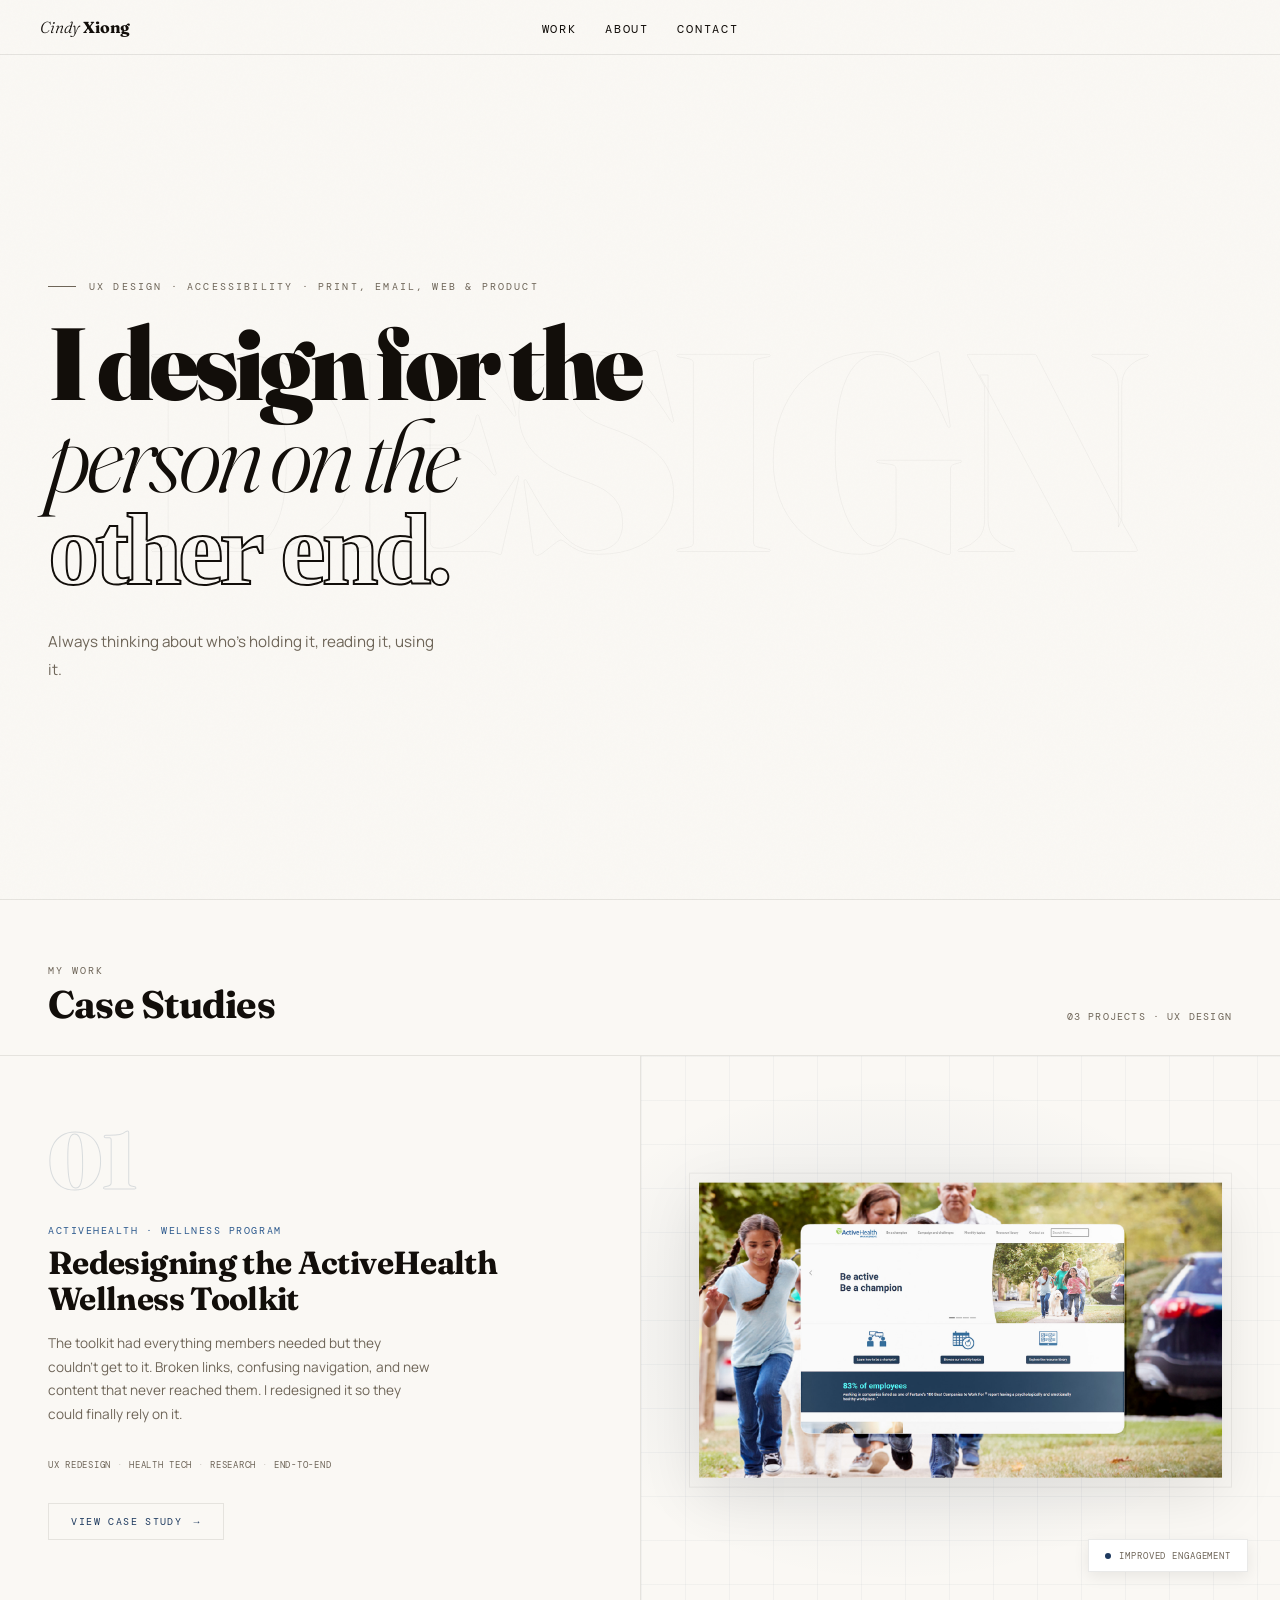
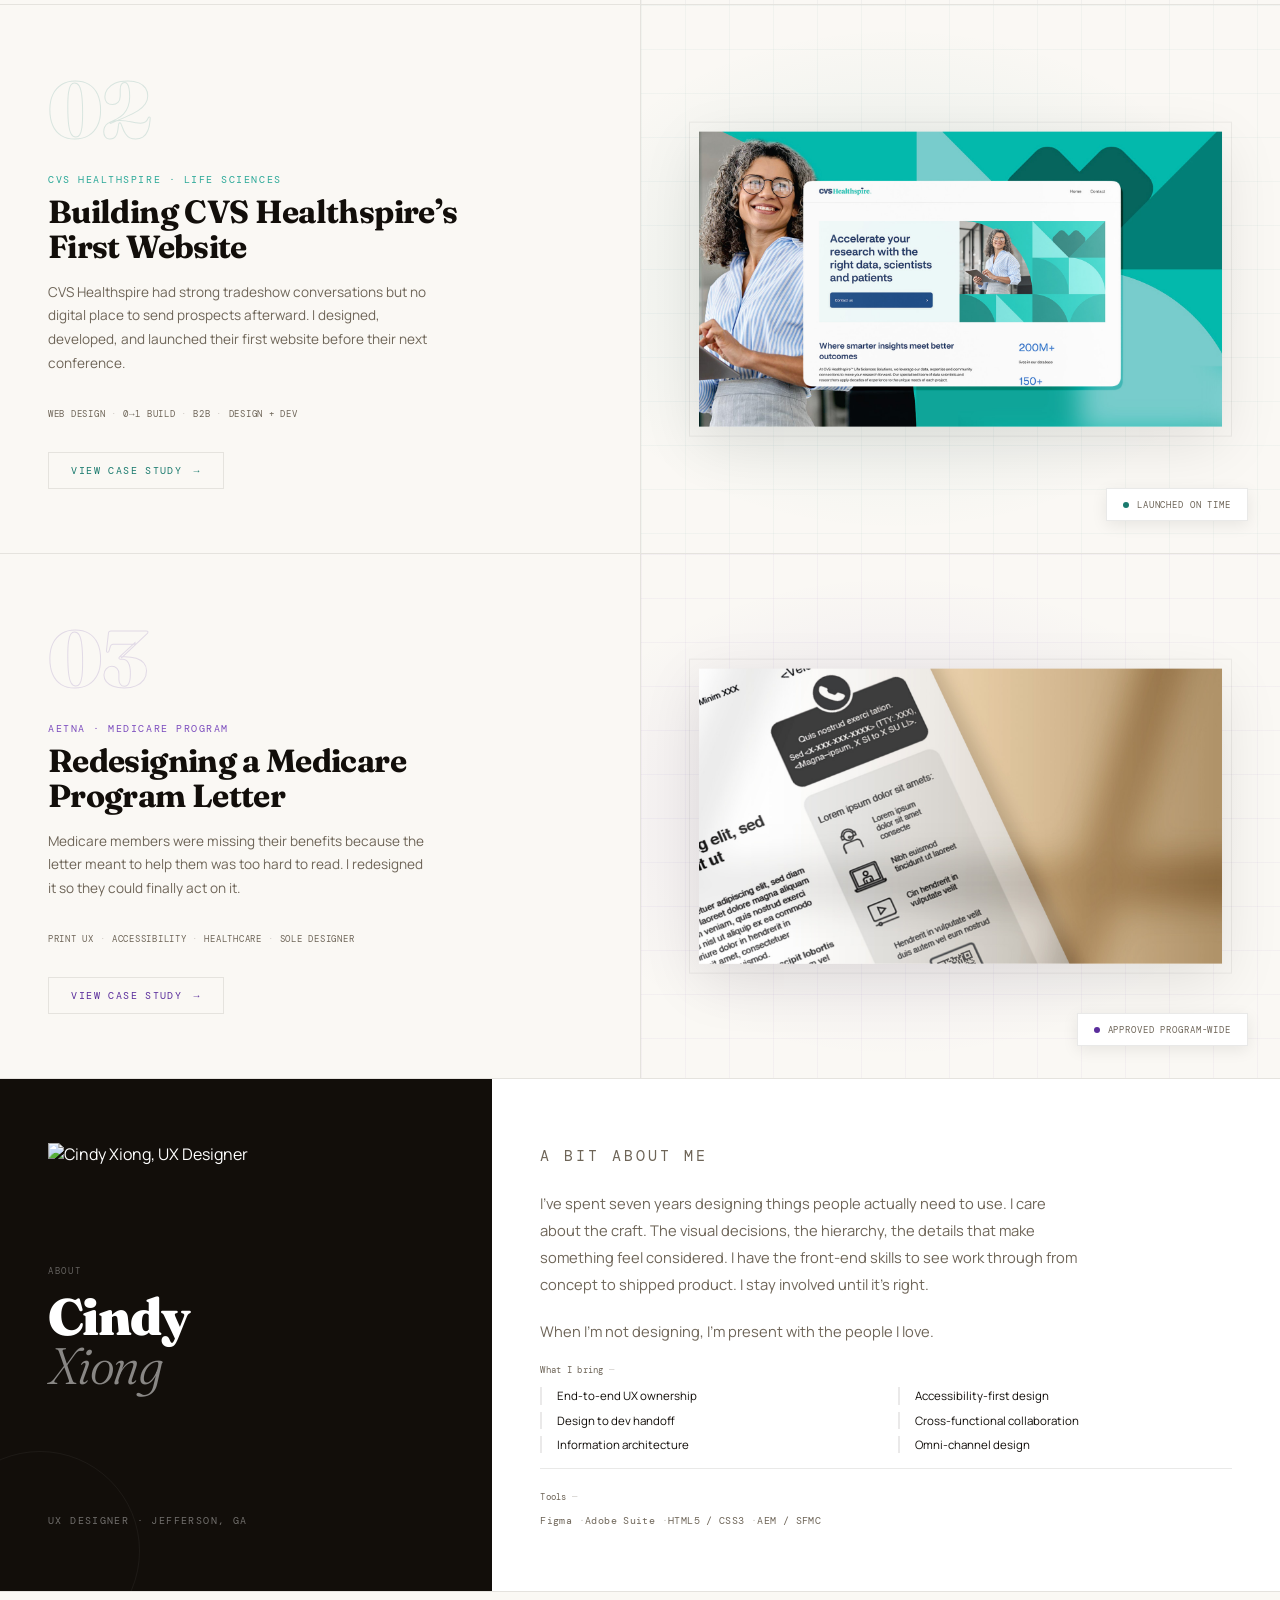
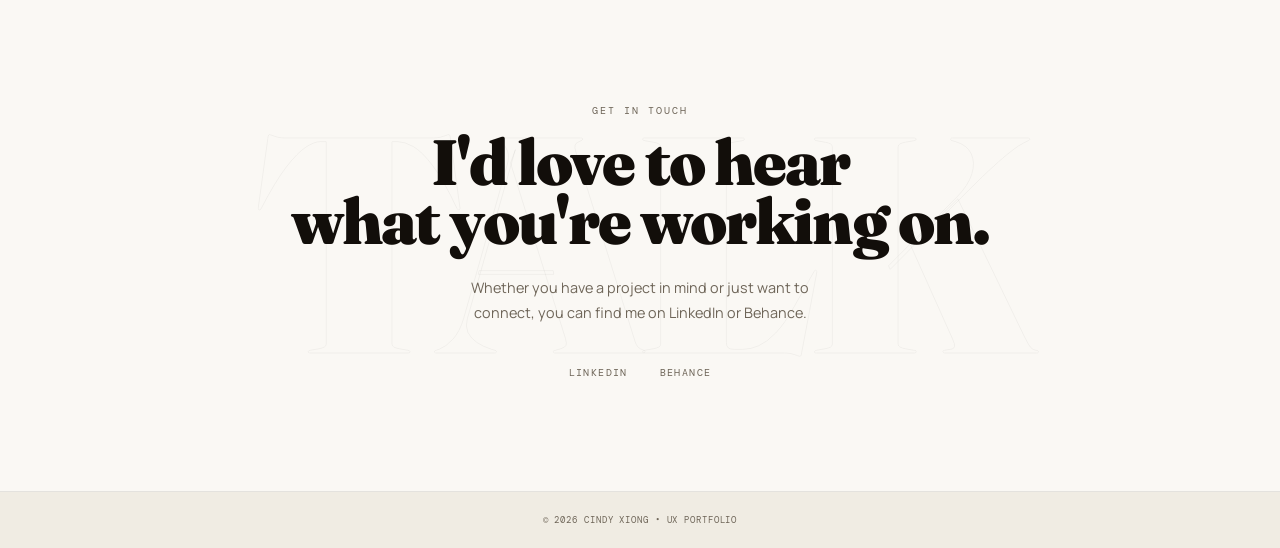
==== index.html @ ca77f60f "update aetna final design letter in the final solution." ====
<!DOCTYPE html>
<html lang="en">
<head>
<meta charset="UTF-8">
<meta name="viewport" content="width=device-width, initial-scale=1.0">
<title>Cindy Xiong — UX Designer</title>
<meta name="description" content="Cindy Xiong is a UX Designer with 7+ years of experience across print, email, web, and digital product. View case studies in healthcare UX, web design, and accessibility.">
<meta property="og:title" content="Cindy Xiong — UX Designer">
<meta property="og:description" content="Cindy Xiong is a UX Designer with 7+ years of experience across print, email, web, and digital product. View case studies in healthcare UX, web design, and accessibility.">
<meta property="og:type" content="website">
<meta property="og:url" content="https://cindyxiong.netlify.app/">
<meta property="og:image" content="https://cindyxiong.netlify.app/images/og-image.png">
<meta property="og:image:width" content="1200">
<meta property="og:image:height" content="630">
<meta property="og:image:alt" content="Cindy Xiong — UX Designer. Designing for the person on the other end.">
<meta name="twitter:card" content="summary_large_image">
<meta name="twitter:title" content="Cindy Xiong — UX Designer">
<meta name="twitter:description" content="Cindy Xiong is a UX Designer with 7+ years of experience across print, email, web, and digital product. View case studies in healthcare UX, web design, and accessibility.">
<meta name="twitter:image" content="https://cindyxiong.netlify.app/images/og-image.png">
<link rel="canonical" href="https://cindyxiong.netlify.app/">
<link rel="icon" type="image/svg+xml" href="[data-uri]">
<link rel="preconnect" href="https://fonts.googleapis.com">
<link href="https://fonts.googleapis.com/css2?family=Fraunces:ital,opsz,wght@0,9..144,300;0,9..144,700;0,9..144,900;1,9..144,300;1,9..144,700&family=Manrope:wght@400;500;600;700&family=DM+Mono:wght@300;400&display=swap" rel="stylesheet">
<link rel="stylesheet" href="style.css">

<!-- Google tag (GA4) -->
<script async src="https://www.googletagmanager.com/gtag/js?id=G-2EP6X4THGN"></script>
<script>
  window.dataLayer = window.dataLayer || [];
  function gtag(){dataLayer.push(arguments);}
  gtag('js', new Date());
  gtag('config', 'G-2EP6X4THGN');
</script>

<!-- Microsoft Clarity -->
<script>
  (function(c,l,a,r,i,t,y){
    c[a]=c[a]||function(){(c[a].q=c[a].q||[]).push(arguments)};
    t=l.createElement(r);t.async=1;t.src="https://www.clarity.ms/tag/"+i;
    y=l.getElementsByTagName(r)[0];y.parentNode.insertBefore(t,y);
  })(window,document,"clarity","script","w338z4lwt7");
</script>
</head>
<body>

<!-- GLOBAL: cursor, grain, orbs, wipe, bar, dots, nav are all outside .page divs -->
<a class="skip-link" href="#main-content">Skip to main content</a>

<div id="read-progress" aria-hidden="true"></div>
<button id="back-top" type="button" aria-label="Back to top" title="Back to top">
  <svg width="16" height="16" viewBox="0 0 16 16" fill="none" xmlns="http://www.w3.org/2000/svg">
    <path d="M8 12V4M4 8l4-4 4 4" stroke="currentColor" stroke-width="1.5" stroke-linecap="round" stroke-linejoin="round"/>
  </svg>
</button>

<div id="wipe"></div>
<div id="bar"></div>
<div class="orbs"><div class="orb" style="width:600px;height:600px;background:rgba(124,77,190,.07);top:-160px;left:-200px;animation:orb-float 20s ease-in-out infinite;"></div><div class="orb" style="width:500px;height:500px;background:rgba(43,168,152,.06);bottom:-120px;right:-160px;animation:orb-float 24s ease-in-out infinite -8s;"></div><div class="orb" style="width:400px;height:400px;background:rgba(30,58,95,.05);top:40%;left:50%;animation:orb-float 28s ease-in-out infinite -14s;"></div></div>

<header><nav id="nav" aria-label="Main navigation">
  <a class="nav-logo" href="#" data-page="home" aria-label="Go to homepage"><em>Cindy</em> Xiong</a>
  <ul class="nav-links">
    <li><a href="#" data-page="home" data-scroll="work" aria-label="Jump to work section">Work</a></li>
    <li><a href="#" data-page="home" data-scroll="about" aria-label="Jump to about section">About</a></li>
    <li><a href="#" data-page="home" data-scroll="contact" aria-label="Jump to contact section">Contact</a></li>
  </ul>
  <div class="nav-r">
    <div id="nav-label">
      <span id="nav-label-txt"></span>
    </div>
  </div>
</nav></header>

<div id="page-announce" aria-live="polite" aria-atomic="true" class="sr-only"></div>

<!-- ═══ HOME ═══ -->
<div class="page active" id="page-home"><main id="main-content">
<!-- HERO -->
<section class="hero">
  <div class="hero-bg-text">DESIGN</div>
  <div class="hero-inner">
    <p class="hero-tag">UX Design · Accessibility · Print, Email, Web &amp; Product</p>
    <h1 class="hero-h">
      <div>I design for the</div>
      <div class="line2">person on the</div>
      <div class="line3 script">other end.</div>
    </h1>
    <div class="hero-bottom">
      <p class="hero-desc">Always thinking about who’s holding it, reading it, using it.</p>
    </div>
  </div>
</section>

<!-- WORK -->
<div class="work-header" id="work">
  <div class="wh-left">
    <p class="wh-eyebrow">My Work</p>
    <h2 class="wh-title">Case Studies</h2>
  </div>
  <div class="wh-count">03 Projects · UX Design</div>
</div>

<!-- CASE STUDY 01 — WELLNESS -->
<a class="cs-card navy" href="#" data-page="wellness" aria-label="View ActiveHealth Wellness Toolkit case study">
  <div class="cs-content">
    <div class="cs-num">01</div>
    <div>
      <p class="cs-client">ActiveHealth · Wellness Program</p>
      <h3 class="cs-title">Redesigning the ActiveHealth Wellness Toolkit</h3>
      <p class="cs-blurb">The toolkit had everything members needed but they couldn’t get to it. Broken links, confusing navigation, and new content that never reached them. I redesigned it so they could finally rely on it.</p>
      <div class="cs-tags">
        <span class="cs-tag">UX Redesign</span>
        <span class="cs-tag">Health Tech</span>
        <span class="cs-tag">Research</span>
        <span class="cs-tag">End-to-End</span>
      </div>
    </div>
    <div class="cs-cta">View Case Study <span class="cta-arrow">→</span></div>
  </div>
  <div class="cs-visual">
    <div class="cs-visual-bg"></div>
    <div class="cs-visual-grid"></div>
    <div class="cs-img-wrap">
      <img class="cs-img" src="images/wellness-hero.jpg" alt="Wellness Toolkit website">
    </div>
    <div class="cs-badge"><div class="cs-badge-dot"></div><span class="cs-badge-text">Improved Engagement</span></div>
  </div>
</a>

<!-- CASE STUDY 02 — CVS -->
<a class="cs-card teal" href="#" data-page="cvs" aria-label="View CVS Healthspire case study">
  <div class="cs-content">
    <div class="cs-num">02</div>
    <div>
      <p class="cs-client">CVS Healthspire · Life Sciences</p>
      <h3 class="cs-title">Building CVS Healthspire’s First&nbsp;Website</h3>
      <p class="cs-blurb">CVS Healthspire had strong tradeshow conversations but no digital place to send prospects afterward. I designed, developed, and launched their first website before their next conference.</p>
      <div class="cs-tags">
        <span class="cs-tag">Web Design</span>
        <span class="cs-tag">0→1 Build</span>
        <span class="cs-tag">B2B</span>
        <span class="cs-tag">Design + Dev</span>
      </div>
    </div>
    <div class="cs-cta">View Case Study <span class="cta-arrow">→</span></div>
  </div>
  <div class="cs-visual">
    <div class="cs-visual-bg"></div>
    <div class="cs-visual-grid"></div>
    <div class="cs-img-wrap">
      <img class="cs-img" src="images/cvs-hero.jpg" alt="CVS Healthspire website">
    </div>
    <div class="cs-badge"><div class="cs-badge-dot"></div><span class="cs-badge-text">Launched On Time</span></div>
  </div>
</a>

<!-- CASE STUDY 03 — AETNA -->
<a class="cs-card purple" href="#" data-page="aetna" aria-label="View Aetna Medicare letter case study">
  <div class="cs-content">
    <div class="cs-num">03</div>
    <div>
      <p class="cs-client">Aetna · Medicare Program</p>
      <h3 class="cs-title">Redesigning a Medicare Program&nbsp;Letter</h3>
      <p class="cs-blurb">Medicare members were missing their benefits because the letter meant to help them was too hard to read. I redesigned it so they could finally act on it.</p>
      <div class="cs-tags">
        <span class="cs-tag">Print UX</span>
        <span class="cs-tag">Accessibility</span>
        <span class="cs-tag">Healthcare</span>
        <span class="cs-tag">Sole Designer</span>
      </div>
    </div>
    <div class="cs-cta">View Case Study <span class="cta-arrow">→</span></div>
  </div>
  <div class="cs-visual">
    <div class="cs-visual-bg"></div>
    <div class="cs-visual-grid"></div>
    <div class="cs-img-wrap">
      <img class="cs-img" src="images/aetna-hero.jpg" alt="Aetna redesigned Medicare letter">
    </div>
    <div class="cs-badge"><div class="cs-badge-dot"></div><span class="cs-badge-text">Approved Program-Wide</span></div>
  </div>
</a>

<!-- ABOUT -->
<div class="about-strip" id="about">
  <div class="about-l">
    <img src="images/cindy-photo.jpg" alt="Cindy Xiong, UX Designer" class="about-photo">
    <div>
      <p class="about-l-tag">About</p>
      <h2 class="about-l-name">Cindy<br><em>Xiong</em></h2>
    </div>
    <p class="about-l-title">UX Designer · Jefferson, GA</p>
  </div>
  <div class="about-r">
    <p class="about-r-eyebrow">A bit about me</p>
    <p>I’ve spent seven years designing things people actually need to use. I care about the craft. The visual decisions, the hierarchy, the details that make something feel considered. I have the front-end skills to see work through from concept to shipped product. I stay involved until it’s&nbsp;right.</p>
    <p>When I’m not designing, I’m present with the people I love.</p>
    <div class="skills-block">
      <span class="skills-lbl">What I bring</span>
      <div class="skills-list">
        <div class="skill-item">End-to-end UX ownership</div>
        <div class="skill-item">Accessibility-first design</div>
        <div class="skill-item">Design to dev handoff</div>
        <div class="skill-item">Cross-functional collaboration</div>
        <div class="skill-item">Information architecture</div>
        <div class="skill-item">Omni-channel design</div>
      </div>
      <div class="skills-divider"></div>
      <span class="skills-lbl">Tools</span>
      <div class="tools-list">
        <span class="tool-item">Figma</span>
        <span class="tool-item">Adobe Suite</span>
        <span class="tool-item">HTML5 / CSS3</span>
        <span class="tool-item">AEM / SFMC</span>
      </div>
    </div>
  </div>
</div>

<!-- CONTACT -->
<div class="contact" id="contact">
  <div class="contact-inner">
    <p class="contact-tag">Get in touch</p>
    <h2 class="contact-h">I'd love to hear<br>what you're working on.</h2>
    <p class="contact-sub">Whether you have a project in mind or just want to connect, you can find me on LinkedIn or Behance.</p>
    
    <div class="social-row">
      <a class="social-link" href="https://www.linkedin.com/in/cixiong/" target="_blank" rel="noopener noreferrer" aria-label="Visit Cindy's LinkedIn profile">LinkedIn</a>
      <a class="social-link" href="https://www.behance.net/cindyxiong" target="_blank" rel="noopener noreferrer" aria-label="Visit Cindy's Behance profile">Behance</a>
    </div>
  </div>
</div>

<footer>
  <span id="footer-year-home"></span>
</footer>
</main></div>

<!-- ═══ AETNA ═══ -->
<div class="page cs-page" id="page-wellness"><main>
<section class="hero">
  <div class="hero-l">
    <p class="hero-eyebrow">Case Study · UX Redesign · Health Tech</p>
    <h1 class="hero-h">
      Good content
      <em>nobody could</em>
      <span class="stroke-text script">find.</span>
    </h1>
    <p class="hero-sub">Members couldn’t get to the resources they needed. I rebuilt the platform around that problem.</p>
    <div class="hero-meta">
      <div class="hero-meta-row">
        <span class="hero-meta-key">Role</span>
        <span class="hero-meta-val">Sole UX Designer</span>
      </div>
      <div class="hero-meta-row">
        <span class="hero-meta-key">Deliverables</span>
        <span class="hero-meta-val">UX Redesign · Health Tech · Research · End-to-End</span>
      </div>
    </div>
  </div>
  <div class="hero-r">
    <div class="hero-r-bg"></div>
    <div class="hero-r-grid"></div>
    <div class="hero-img-wrap">
      <img class="hero-img" src="images/wellness-hero.jpg" alt="Wellness Toolkit zoomed in">
      <div class="hero-badge">
        <div class="badge-dot"></div>
        <span class="badge-text">Measurable Engagement ↑</span>
      </div>
    </div>
  </div>
</section>
<!-- TL;DR -->
<div class="tldr-bar">
  <div class="bar-tag">TL;DR</div>
  <div class="bar-items">
      <div class="bar-item">
        <span class="bar-lbl">Problem</span>
        <span class="bar-txt">Members couldn’t get to the health resources. The site was broken, stale, and gave them no reason to return.</span>
      </div>
      <div class="bar-item">
        <span class="bar-lbl">Users</span>
        <span class="bar-txt">Wellness champion members, the Account Managers who supported them, and the Product Manager who kept resources current.</span>
      </div>
      <div class="bar-item">
        <span class="bar-lbl">Solution</span>
        <span class="bar-txt">Rebuilt navigation, fixed content delivery, and gave members direct access to monthly health resources.</span>
      </div>
      <div class="bar-item">
        <span class="bar-lbl">Solution for PM</span>
        <span class="bar-txt">Moving resources onto the site eliminated the manual distribution chain. Members could find materials on their own, Account Managers stopped fielding requests, and the Product Manager had a system that ran without their involvement.</span>
      </div>
      <div class="bar-item">
        <span class="bar-lbl">Impact</span>
        <span class="bar-txt">Members had a reliable place to go. Account Managers had a reason to recommend it again. The Product Manager no longer had to coordinate material delivery.</span>
      </div>
  </div>
</div>
<!-- STATS -->
<div class="stats-row" role="list">
  <div class="stat" role="listitem"><div class="stat-n">5</div><div class="stat-l">Pages designed</div></div>
  <div class="stat" role="listitem"><div class="stat-n">3</div><div class="stat-l">Root problems solved</div></div>
  <div class="stat" role="listitem"><div class="stat-n">↑</div><div class="stat-l">Engagement after launch</div></div>
</div>
<div class="cs-content">
<!-- CHALLENGES -->
<div class="challenge-section">
  <div class="challenge-top challenge-top-split">
    <div class="challenge-top-l">
      <p class="eyebrow"><span></span>The Challenge</p>
      <h2 class="block-h">Built to help.<br>Too broken to trust.</h2>
      <p class="block-p">Members weren’t getting to the health resources because the site was hard to navigate. Links broke, and the visual design didn’t feel trustworthy enough to come back to. The site looked and functioned like a standalone landing page. No depth, no clear paths, and nowhere to go after the first scroll.</p>
    </div>
    <div class="challenge-top-r">
      <div class="lb-preview-wrap lb-cover" onclick="lbOpen('lb-wellness-original')" role="button" aria-label="View original Wellness site — click to enlarge">
        <img src="images/wellness-original-site.png" alt="Wellness Toolkit — original site before redesign">
        <div class="lb-click-cue" aria-hidden="true">
          <svg viewBox="0 0 24 24"><path d="M15 3h6v6h-2V5h-4V3zM3 15v6h6v-2H5v-4H3zm12 6h6v-6h-2v4h-4v2zM3 9V3h6v2H5v4H3z"/></svg>
          Click to enlarge
        </div>
      </div>
      <p class="cell-img-cap">Original site · before redesign</p>
    </div>
  </div>
  <div class="challenge-cards-3">
    <div class="chal3">
      <div class="chal3-icon"><svg width="24" height="24" viewBox="0 0 24 24" fill="none" xmlns="http://www.w3.org/2000/svg" aria-hidden="true"><path d="M12 3L4 6.5v6.5C4 17.5 7.6 21 12 22c4.4-1 8-4.5 8-9V6.5L12 3z" stroke="currentColor" stroke-width="1.5" stroke-linejoin="round"/><path d="M9 12l2.5 2.5 4-4" stroke="currentColor" stroke-width="1.5" stroke-linecap="round" stroke-linejoin="round"/></svg></div>
      <div class="chal3-t">Stale content drove members away</div>
      <div class="chal3-d">When members did arrive, nothing felt current. The most recent resources hadn’t been added in months, so there was no reason to come back and check again.</div>
    </div>
    <div class="chal3">
      <div class="chal3-icon"><svg width="24" height="24" viewBox="0 0 24 24" fill="none" xmlns="http://www.w3.org/2000/svg" aria-hidden="true"><circle cx="12" cy="12" r="9" stroke="currentColor" stroke-width="1.5"/><path d="M9 9l6 6M15 9l-6 6" stroke="currentColor" stroke-width="1.5" stroke-linecap="round"/></svg></div>
      <div class="chal3-t">Account Managers saw no value in it</div>
      <div class="chal3-d">Monthly health topics were already going out by email. Without a clear reason to send members to the site, Account Managers stopped recommending it.</div>
    </div>
    <div class="chal3">
      <div class="chal3-icon"><svg width="24" height="24" viewBox="0 0 24 24" fill="none" xmlns="http://www.w3.org/2000/svg" aria-hidden="true"><path d="M4 18l5-5 4 3 6-8" stroke="currentColor" stroke-width="1.5" stroke-linecap="round" stroke-linejoin="round"/><path d="M16 7h5v5" stroke="currentColor" stroke-width="1.5" stroke-linecap="round"/></svg></div>
      <div class="chal3-t">The content pipeline was broken</div>
      <div class="chal3-d">The Product Manager was uploading new health resources regularly, but the process to get them onto the live site had stalled. Fresh work was piling up in a place no one could see.</div>
    </div>
  </div>
</div>

<!-- ROLE + RESEARCH -->
<div class="split-section">
  <div class="split-l">
    <p class="eyebrow"><span></span>My Role</p>
    <h2 class="block-h">Designer,
start to launch.</h2>
    <p class="block-p">My focus was making sure the experience actually worked. I mapped the flows, designed from mid-fi to hi-fi, and stayed involved through launch.</p>
    <div class="role-list">
      <div class="role-row">Interviewed the Product Manager and Account Managers. The AMs came with member frustrations straight from their weekly calls.</div>
      <div class="role-row">Built the site map from scratch and designed through every stage, mid-fi to hi-fi.</div>
      <div class="role-row">Worked with the brand designer to keep the visual direction true to ActiveHealth guidelines.</div>
      <div class="role-row">Ran usability testing with real members, caught one real issue, and fixed it before launch.</div>
    </div>
    <div class="svg-vis">
<div class="wl-role-vis-desktop"><svg viewBox="0 0 520 170" preserveAspectRatio="xMidYMid meet" fill="none" xmlns="http://www.w3.org/2000/svg">
  <rect width="520" height="170" fill="#f4f6fb"/>
  <text x="22" y="18" font-family="'DM Mono',monospace" font-size="8" fill="rgba(30,58,95,.5)" letter-spacing="2">SOLE DESIGNER · END-TO-END OWNERSHIP</text>
  <!-- Timeline / process flow -->
  <line x1="40" y1="105" x2="480" y2="105" stroke="rgba(30,58,95,.15)" stroke-width="2"/>
  <!-- Phase 1: Research -->
  <circle cx="86" cy="105" r="22" fill="white" stroke="rgba(30,58,95,.25)" stroke-width="1.5"/>
  <circle cx="86" cy="105" r="8" stroke="#1e3a5f" stroke-width="1.5" fill="rgba(30,58,95,.1)"/>
  <line x1="92" y1="111" x2="100" y2="119" stroke="#1e3a5f" stroke-width="2" stroke-linecap="round"/>
  <text x="86" y="140" font-family="'DM Mono',monospace" font-size="8" fill="rgba(30,58,95,.7)" text-anchor="middle">Research</text>
  <text x="86" y="152" font-family="'DM Mono',monospace" font-size="7" fill="rgba(30,58,95,.4)" text-anchor="middle">PM + AMs</text>
  <!-- Phase 2: IA + Flows -->
  <circle cx="172" cy="105" r="22" fill="white" stroke="rgba(30,58,95,.25)" stroke-width="1.5"/>
  <rect x="163" y="97" width="18" height="16" rx="2" stroke="#1e3a5f" stroke-width="1.5" fill="none"/>
  <line x1="167" y1="101" x2="177" y2="101" stroke="#1e3a5f" stroke-width="1.5"/>
  <line x1="167" y1="105" x2="175" y2="105" stroke="#1e3a5f" stroke-width="1.5"/>
  <line x1="167" y1="109" x2="173" y2="109" stroke="#1e3a5f" stroke-width="1.5"/>
  <text x="172" y="140" font-family="'DM Mono',monospace" font-size="8" fill="rgba(30,58,95,.7)" text-anchor="middle">IA + Flows</text>
  <text x="172" y="152" font-family="'DM Mono',monospace" font-size="7" fill="rgba(30,58,95,.4)" text-anchor="middle">Site map</text>
  <!-- Phase 3: Wireframes -->
  <circle cx="258" cy="105" r="22" fill="white" stroke="rgba(30,58,95,.25)" stroke-width="1.5"/>
  <rect x="248" y="96" width="20" height="15" rx="2" stroke="#1e3a5f" stroke-width="1.5" fill="none"/>
  <rect x="252" y="100" width="8" height="7" rx="1" stroke="#1e3a5f" stroke-width="1" fill="rgba(30,58,95,.1)"/>
  <line x1="262" y1="100" x2="265" y2="100" stroke="#1e3a5f" stroke-width="1"/>
  <line x1="262" y1="103" x2="265" y2="103" stroke="#1e3a5f" stroke-width="1"/>
  <text x="258" y="140" font-family="'DM Mono',monospace" font-size="8" fill="rgba(30,58,95,.7)" text-anchor="middle">Wireframes</text>
  <text x="258" y="152" font-family="'DM Mono',monospace" font-size="7" fill="rgba(30,58,95,.4)" text-anchor="middle">Mid + Hi-fi</text>
  <!-- Phase 4: Brand collab -->
  <circle cx="344" cy="105" r="22" fill="white" stroke="rgba(30,58,95,.25)" stroke-width="1.5"/>
  <circle cx="340" cy="105" r="8" fill="rgba(30,58,95,.08)" stroke="#1e3a5f" stroke-width="1.5"/>
  <circle cx="348" cy="105" r="8" fill="rgba(58,175,176,.12)" stroke="#3aafb0" stroke-width="1.5"/>
  <text x="344" y="140" font-family="'DM Mono',monospace" font-size="8" fill="rgba(30,58,95,.7)" text-anchor="middle">Brand collab</text>
  <text x="344" y="152" font-family="'DM Mono',monospace" font-size="7" fill="rgba(30,58,95,.4)" text-anchor="middle">Visual align</text>
  <!-- Phase 5: Delivery -->
  <circle cx="430" cy="105" r="22" fill="rgba(30,58,95,.08)" stroke="#1e3a5f" stroke-width="2"/>
  <path d="M 422 105 L 428 111 L 438 99" stroke="#1e3a5f" stroke-width="2.5" stroke-linecap="round" fill="none"/>
  <text x="430" y="140" font-family="'DM Mono',monospace" font-size="8" fill="rgba(30,58,95,.7)" text-anchor="middle">Delivered</text>
  <text x="430" y="152" font-family="'DM Mono',monospace" font-size="7" fill="rgba(30,58,95,.4)" text-anchor="middle">Live + tested</text>
  <!-- Top label -->
  <text x="258" y="58" font-family="'Manrope',sans-serif" font-size="11" fill="#1e3a5f" font-weight="700" text-anchor="middle">Sole designer · research through implementation</text>
</svg></div><div class="wl-role-vis-mobile"><svg viewBox="0 0 520 165" preserveAspectRatio="xMidYMid meet" fill="none" xmlns="http://www.w3.org/2000/svg">
  <rect width="520" height="165" fill="#f4f6fb"/>
  <text x="22" y="18" font-family="'DM Mono',monospace" font-size="8" fill="rgba(30,58,95,.5)" letter-spacing="2">SOLE DESIGNER · END-TO-END OWNERSHIP</text>
  <!-- Clean text list -->
  <rect x="22" y="28" width="476" height="140" rx="3" fill="white" stroke="rgba(30,58,95,.15)" stroke-width="1"/>
  <rect x="22" y="28" width="476" height="3" fill="#1e3a5f"/>
  <text x="260" y="54" font-family="'Manrope',sans-serif" font-size="11" fill="rgba(30,58,95,.4)" text-anchor="middle">Sole designer · research through implementation</text>
  <!-- Steps as a clean flow list -->
  <text x="260" y="82" font-family="'DM Mono',monospace" font-size="13" fill="#1e3a5f" text-anchor="middle" font-weight="600">Research  →  IA + Flows  →  Wireframes</text>
  <text x="260" y="110" font-family="'DM Mono',monospace" font-size="13" fill="#1e3a5f" text-anchor="middle" font-weight="600">Brand collab  →  Delivered</text>
  <text x="260" y="148" font-family="'DM Mono',monospace" font-size="10" fill="rgba(30,58,95,.35)" text-anchor="middle">PM + AMs · Site map · Mid + Hi-fi · Visual align · Live + tested</text>
</svg></div>

</div>
  </div>
  <div class="split-r">
    <p class="eyebrow"><span></span>Research</p>
    <h2 class="block-h">Two insights. One&nbsp;clear&nbsp;path.</h2>
    <p class="block-p">The project started as a platform migration. One conversation with the PM changed that. She was manually sending materials to AMs to forward to members. That became the real opportunity. Giving members direct access to content became part of the redesign.</p>
    <div class="insight-cards" style="margin-top: 2.5rem;">
      <div class="ins-card">
        <div class="ins-t" style="display:flex;align-items:center"><svg width="16" height="16" viewBox="0 0 16 16" fill="none" xmlns="http://www.w3.org/2000/svg" aria-hidden="true" style="display:inline-block;vertical-align:middle;margin-right:6px;flex-shrink:0"><path d="M8 1.5L2 4v4.5C2 12 4.8 14.5 8 15.2c3.2-.7 6-3.2 6-6.7V4L8 1.5z" stroke="currentColor" stroke-width="1.3"/><path d="M5.5 8l2 2 3-3" stroke="currentColor" stroke-width="1.3" stroke-linecap="round" stroke-linejoin="round"/></svg>Fix the foundation first</div>
        <div class="ins-d">Before members would engage with content, the site needed to be reliable. Consistent navigation, no broken links, downloads that worked in one click, and a layout that held up on mobile.</div>
      </div>
      <div class="ins-card">
        <div class="ins-t" style="display:flex;align-items:center"><svg width="16" height="16" viewBox="0 0 16 16" fill="none" xmlns="http://www.w3.org/2000/svg" aria-hidden="true" style="display:inline-block;vertical-align:middle;margin-right:6px;flex-shrink:0"><rect x="2" y="3" width="12" height="11" rx="1.5" stroke="currentColor" stroke-width="1.3"/><path d="M2 7h12" stroke="currentColor" stroke-width="1.3"/><path d="M5 1.5v2.5M11 1.5v2.5" stroke="currentColor" stroke-width="1.3" stroke-linecap="round"/><circle cx="8" cy="10.5" r="1" fill="currentColor" opacity=".6"/></svg>Freshness drives return visits</div>
        <div class="ins-d">The main reason members came back was the monthly content update. If they couldn’t count on it being there and easy to find, they stopped coming back.</div>
      </div>
    </div>
    <div class="svg-vis" style="margin-top:2rem">
<div class="wl-research-vis-desktop"><svg viewBox="0 0 540 240" preserveAspectRatio="xMidYMid meet" fill="none" xmlns="http://www.w3.org/2000/svg">
  <rect width="540" height="240" fill="#f4f6fb"/>
  <text x="10" y="18" font-family="'DM Mono',monospace" font-size="8" fill="rgba(30,58,95,.5)" letter-spacing="2">RESEARCH · 2 KEY INSIGHTS FROM STAKEHOLDERS</text>
  <!-- Insight 1 -->
  <rect x="10" y="30" width="240" height="164" rx="3" fill="white" stroke="rgba(30,58,95,.2)" stroke-width="1"/>
  <rect x="10" y="30" width="240" height="3" fill="#1e3a5f"/>
  <circle cx="46" cy="76" r="20" fill="rgba(30,58,95,.07)" stroke="rgba(30,58,95,.18)" stroke-width="1.5"/>
  <path d="M 46 60 L 56 64 L 56 74 Q 56 84 46 90 Q 36 84 36 74 L 36 64 Z" stroke="#1e3a5f" stroke-width="1.5" fill="none"/>
  <path d="M 41 76 L 44 79 L 51 72" stroke="#1e3a5f" stroke-width="1.5" stroke-linecap="round" fill="none"/>
  <text x="77" y="60" font-family="'Manrope',sans-serif" font-size="11" fill="#140f1e" font-weight="700">Fix the foundation</text>
  <text x="77" y="76" font-family="'DM Mono',monospace" font-size="9" fill="rgba(30,58,95,.6)">Mobile responsive</text>
  <text x="77" y="90" font-family="'DM Mono',monospace" font-size="9" fill="rgba(30,58,95,.6)">No broken links</text>
  <text x="77" y="104" font-family="'DM Mono',monospace" font-size="9" fill="rgba(30,58,95,.6)">One-click downloads</text>
  <rect x="22" y="120" width="214" height="60" rx="2" fill="rgba(30,58,95,.04)" stroke="rgba(30,58,95,.1)" stroke-width="1"/>
  <text x="32" y="140" font-family="'Manrope',sans-serif" font-size="10" fill="#1e3a5f" font-weight="600">Before any new content could</text>
  <text x="32" y="155" font-family="'Manrope',sans-serif" font-size="10" fill="#1e3a5f" font-weight="600">be effective, the core experience</text>
  <text x="32" y="170" font-family="'Manrope',sans-serif" font-size="10" fill="#1e3a5f" font-weight="600">had to be fixed first.</text>
  <rect x="10" y="200" width="64" height="14" rx="2" fill="rgba(30,58,95,.1)"/>
  <text x="42" y="211" font-family="'DM Mono',monospace" font-size="8" fill="#1e3a5f" text-anchor="middle">Insight 01</text>
  <!-- Insight 2 — shifted right with 30px gap -->
  <rect x="290" y="30" width="240" height="164" rx="3" fill="white" stroke="rgba(30,58,95,.2)" stroke-width="1"/>
  <rect x="290" y="30" width="240" height="3" fill="#2d5a8e"/>
  <circle cx="326" cy="76" r="20" fill="rgba(30,58,95,.07)" stroke="rgba(30,58,95,.18)" stroke-width="1.5"/>
  <rect x="317" y="65" width="18" height="16" rx="2" stroke="#1e3a5f" stroke-width="1.5" fill="none"/>
  <text x="326" y="79" font-family="'Manrope',sans-serif" font-size="8" fill="#1e3a5f" font-weight="700" text-anchor="middle">30</text>
  <line x1="317" y1="70" x2="335" y2="70" stroke="#1e3a5f" stroke-width="1"/>
  <line x1="322" y1="63" x2="322" y2="68" stroke="#1e3a5f" stroke-width="1.5" stroke-linecap="round"/>
  <line x1="330" y1="63" x2="330" y2="68" stroke="#1e3a5f" stroke-width="1.5" stroke-linecap="round"/>
  <text x="357" y="60" font-family="'Manrope',sans-serif" font-size="11" fill="#140f1e" font-weight="700">Content freshness</text>
  <text x="357" y="76" font-family="'DM Mono',monospace" font-size="9" fill="rgba(30,58,95,.6)">Predictable updates</text>
  <text x="357" y="90" font-family="'DM Mono',monospace" font-size="9" fill="rgba(30,58,95,.6)">Monthly toolkit access</text>
  <text x="357" y="104" font-family="'DM Mono',monospace" font-size="9" fill="rgba(30,58,95,.6)">Easy latest-first nav</text>
  <rect x="302" y="120" width="214" height="60" rx="2" fill="rgba(30,58,95,.04)" stroke="rgba(30,58,95,.1)" stroke-width="1"/>
  <text x="312" y="140" font-family="'Manrope',sans-serif" font-size="10" fill="#1e3a5f" font-weight="600">The primary motivation to</text>
  <text x="312" y="155" font-family="'Manrope',sans-serif" font-size="10" fill="#1e3a5f" font-weight="600">return was getting the fresh</text>
  <text x="312" y="170" font-family="'Manrope',sans-serif" font-size="10" fill="#1e3a5f" font-weight="600">monthly content, fast.</text>
  <rect x="290" y="200" width="64" height="14" rx="2" fill="rgba(30,58,95,.1)"/>
  <text x="322" y="211" font-family="'DM Mono',monospace" font-size="8" fill="#1e3a5f" text-anchor="middle">Insight 02</text>
</svg></div><div class="wl-research-vis-mobile"><svg viewBox="0 0 540 526" preserveAspectRatio="xMidYMid meet" fill="none" xmlns="http://www.w3.org/2000/svg">
  <rect width="540" height="526" fill="#f4f6fb"/>
  <text x="10" y="18" font-family="'DM Mono',monospace" font-size="8" fill="rgba(30,58,95,.5)" letter-spacing="2">RESEARCH · 2 KEY INSIGHTS FROM STAKEHOLDERS</text>
  <!-- Insight 1 -->
  <rect x="10" y="30" width="520" height="240" rx="3" fill="white" stroke="rgba(30,58,95,.2)" stroke-width="1"/>
  <rect x="10" y="30" width="520" height="3" fill="#1e3a5f"/>
  <circle cx="270" cy="88" r="32" fill="rgba(30,58,95,.07)" stroke="rgba(30,58,95,.18)" stroke-width="1.5"/>
  <path d="M 270 70 L 282 75 L 282 87 Q 282 99 270 106 Q 258 99 258 87 L 258 75 Z" stroke="#1e3a5f" stroke-width="1.5" fill="none"/>
  <path d="M 263 88 L 267 92 L 275 84" stroke="#1e3a5f" stroke-width="1.5" stroke-linecap="round" fill="none"/>
  <text x="270" y="138" font-family="'Manrope',sans-serif" font-size="14" fill="#140f1e" font-weight="700" text-anchor="middle">Fix the foundation</text>
  <text x="270" y="156" font-family="'DM Mono',monospace" font-size="11" fill="rgba(30,58,95,.6)" text-anchor="middle">Mobile responsive · No broken links</text>
  <text x="270" y="172" font-family="'DM Mono',monospace" font-size="11" fill="rgba(30,58,95,.6)" text-anchor="middle">One-click downloads</text>
  <rect x="20" y="182" width="500" height="60" rx="2" fill="rgba(30,58,95,.04)" stroke="rgba(30,58,95,.1)" stroke-width="1"/>
  <text x="270" y="202" font-family="'Manrope',sans-serif" font-size="12" fill="#1e3a5f" font-weight="600" text-anchor="middle">Before any new content could be effective,</text>
  <text x="270" y="220" font-family="'Manrope',sans-serif" font-size="12" fill="#1e3a5f" font-weight="600" text-anchor="middle">the core experience had to be fixed first.</text>
  <rect x="20" y="248" width="66" height="14" rx="2" fill="rgba(30,58,95,.1)"/>
  <text x="26" y="259" font-family="'DM Mono',monospace" font-size="8" fill="#1e3a5f" text-anchor="start">Insight 01</text>
  <!-- Insight 2 -->
  <rect x="10" y="286" width="520" height="240" rx="3" fill="white" stroke="rgba(30,58,95,.2)" stroke-width="1"/>
  <rect x="10" y="286" width="520" height="3" fill="#2d5a8e"/>
  <circle cx="270" cy="338" r="32" fill="rgba(30,58,95,.07)" stroke="rgba(30,58,95,.18)" stroke-width="1.5"/>
  <text x="270" y="346" font-family="'Manrope',sans-serif" font-size="14" fill="#1e3a5f" font-weight="700" text-anchor="middle">30</text>
  <rect x="257" y="327" width="26" height="22" rx="2" stroke="#1e3a5f" stroke-width="1.5" fill="none"/>
  <line x1="257" y1="334" x2="283" y2="334" stroke="#1e3a5f" stroke-width="1"/>
  <line x1="264" y1="327" x2="264" y2="320" stroke="#1e3a5f" stroke-width="1.5" stroke-linecap="round"/>
  <line x1="276" y1="327" x2="276" y2="320" stroke="#1e3a5f" stroke-width="1.5" stroke-linecap="round"/>
  <text x="270" y="388" font-family="'Manrope',sans-serif" font-size="14" fill="#140f1e" font-weight="700" text-anchor="middle">Content freshness</text>
  <text x="270" y="406" font-family="'DM Mono',monospace" font-size="11" fill="rgba(30,58,95,.6)" text-anchor="middle">Predictable updates · Monthly toolkit · Easy nav</text>
  <rect x="20" y="418" width="500" height="60" rx="2" fill="rgba(30,58,95,.04)" stroke="rgba(30,58,95,.1)" stroke-width="1"/>
  <text x="270" y="438" font-family="'Manrope',sans-serif" font-size="12" fill="#1e3a5f" font-weight="600" text-anchor="middle">The primary motivation to return was getting</text>
  <text x="270" y="456" font-family="'Manrope',sans-serif" font-size="12" fill="#1e3a5f" font-weight="600" text-anchor="middle">the fresh monthly content, fast.</text>
  <rect x="20" y="482" width="66" height="14" rx="2" fill="rgba(30,58,95,.1)"/>
  <text x="26" y="493" font-family="'DM Mono',monospace" font-size="8" fill="#1e3a5f" text-anchor="start">Insight 02</text>
</svg></div>
<p class="cell-img-cap" style="padding-left:calc(10/540*100%)">PM + AM stakeholder interviews · two confirmed root causes</p>
</div>
  </div>
</div>

<!-- DESIGN PROCESS -->
<div class="design-section">
  <div class="design-inner">
    <div>
      <p class="eyebrow"><span></span>Design Process</p>
      <h2 class="block-h" style="white-space:nowrap;">Map it. Wire it. Build it.</h2>
      <p class="block-p" style="margin-bottom:1.5rem">I started with a site map before touching anything visual, and a question arose. Could a member land anywhere on this site and immediately know where they were and what to do next? That meant clear navigation categories, pages that explained themselves, and an Account Manager callout on every page so help was always one step away.</p>
      <div class="dec-list">
        <div class="dec-row">
          <div class="dec-num">01</div>
          <div><div class="dec-t">Clear navigation categories</div><div class="dec-d">Members were getting lost because everything was lumped together. Three clear sections fixed that.</div></div>
        </div>
        <div class="dec-row">
          <div class="dec-num">02</div>
          <div><div class="dec-t">Every page explains itself</div><div class="dec-d">If a member landed anywhere on the site, they should know immediately where they were and what to do next.</div></div>
        </div>
        <div class="dec-row">
          <div class="dec-num">03</div>
          <div><div class="dec-t">Persistent Account Manager callout</div><div class="dec-d">Every page needed a way for members to reach their Account Manager if they had questions. I put it on every page so it was always one step away.</div></div>
        </div>
      </div>
    </div>
    <div>
      <div class="lb-preview-wrap lb-cover" onclick="lbOpen('lb-wellness-wf')" role="button" aria-label="View wireframes — click to enlarge" style="margin-top:0">
        <img src="images/wellness-hifi-home.png" alt="Wellness Toolkit — mid-fi, home page">
        <div class="lb-click-cue" aria-hidden="true">
          <svg viewBox="0 0 24 24"><path d="M15 3h6v6h-2V5h-4V3zM3 15v6h6v-2H5v-4H3zm12 6h6v-6h-2v4h-4v2zM3 9V3h6v2H5v4H3z"/></svg>
          Click to enlarge
        </div>
      </div>
      <p class="cell-img-cap">Mid-fi → Hi-fi · 5 pages · click to explore</p>
    </div>
  </div>
</div>

<!-- QUOTE -->
<div class="quote-block">
  <div class="quote-blob"></div>
  <div class="q-deco">"</div>
  <div class="q-content">
    <p class="q-text">Major improvement from the original site.</p>
    <p class="q-attr">Product Manager, usability testing</p>
  </div>
</div>

<!-- ITERATION + FINAL -->
<div class="final-grid">
  <div class="fg-cell">
    <p class="eyebrow"><span></span>Testing &amp; Iteration</p>
    <h2 class="block-h">The fix wasn't a redesign.<br>It was a&nbsp;conversation.</h2>
    <p class="block-p" style="color:var(--muted);line-height:1.75;margin-top:.8rem">Testing surfaced one issue. Members were confused by content that fell outside the regular monthly update. The fix was a communication strategy, not a redesign. Account Managers explained new sections on their weekly calls and a one-time ‘What’s New’ email introduced the change to members.</p>
    <div class="svg-vis">
<div class="wl-usability-vis-desktop"><svg viewBox="0 0 520 200" preserveAspectRatio="xMidYMid meet" fill="none" xmlns="http://www.w3.org/2000/svg">
  <rect width="520" height="200" fill="#f4f6fb"/>
  <text x="12" y="14" font-family="'DM Mono',monospace" font-size="7.5" fill="rgba(30,58,95,.5)" letter-spacing="1.5">USABILITY TESTING · PM, AMs + PILOT MEMBERS</text>
  <!-- Left column: results — deliberately wider so text fits -->
  <rect x="12" y="24" width="168" height="168" rx="3" fill="white" stroke="rgba(30,58,95,.18)" stroke-width="1"/>
  <rect x="12" y="24" width="168" height="3" fill="#1e3a5f"/>
  <text x="24" y="44" font-family="'DM Mono',monospace" font-size="7.5" fill="rgba(30,58,95,.4)" letter-spacing="1">RESULTS</text>
  <!-- Pass row 1 -->
  <rect x="22" y="52" width="146" height="28" rx="2" fill="rgba(30,58,95,.04)" stroke="rgba(30,58,95,.1)" stroke-width="1"/>
  <text x="30" y="70" font-family="'DM Mono',monospace" font-size="8" fill="rgba(30,58,95,.7)">✓  Downloads intuitive</text>
  <!-- Pass row 2 -->
  <rect x="22" y="86" width="146" height="28" rx="2" fill="rgba(30,58,95,.04)" stroke="rgba(30,58,95,.1)" stroke-width="1"/>
  <text x="30" y="104" font-family="'DM Mono',monospace" font-size="8" fill="rgba(30,58,95,.7)">✓  Nav clarity praised</text>
  <!-- Flag row — amber, two short lines guaranteed to fit -->
  <rect x="22" y="120" width="146" height="40" rx="2" fill="rgba(200,146,10,.07)" stroke="rgba(200,146,10,.28)" stroke-width="1"/>
  <text x="30" y="137" font-family="'DM Mono',monospace" font-size="8" fill="rgba(130,90,0,.8)">→  New sections caused</text>
  <text x="40" y="151" font-family="'DM Mono',monospace" font-size="8" fill="rgba(130,90,0,.8)">confusion in testing</text>
  <text x="24" y="178" font-family="'DM Mono',monospace" font-size="7" fill="rgba(30,58,95,.35)">1 issue flagged</text>
  <!-- Right column: solution -->
  <rect x="192" y="24" width="316" height="168" rx="3" fill="rgba(30,58,95,.04)" stroke="#1e3a5f" stroke-width="1.5"/>
  <rect x="192" y="24" width="316" height="3" fill="#1e3a5f"/>
  <text x="204" y="44" font-family="'DM Mono',monospace" font-size="7.5" fill="rgba(30,58,95,.65)" letter-spacing="1">SOLUTION APPLIED</text>
  <rect x="204" y="54" width="290" height="44" rx="2" fill="white" stroke="rgba(30,58,95,.12)" stroke-width="1"/>
  <text x="214" y="72" font-family="'Manrope',sans-serif" font-size="10" fill="#1e3a5f" font-weight="700">Communication plan</text>
  <text x="214" y="88" font-family="'DM Mono',monospace" font-size="8.5" fill="rgba(30,58,95,.6)">AMs explain new sections on calls</text>
  <rect x="204" y="106" width="290" height="44" rx="2" fill="white" stroke="rgba(30,58,95,.12)" stroke-width="1"/>
  <text x="214" y="124" font-family="'Manrope',sans-serif" font-size="10" fill="#1e3a5f" font-weight="700">"What's New" email</text>
  <text x="214" y="140" font-family="'DM Mono',monospace" font-size="8.5" fill="rgba(30,58,95,.6)">Sent to members on each update</text>
  <text x="204" y="182" font-family="'DM Mono',monospace" font-size="7.5" fill="rgba(30,58,95,.4)">Fix was a comms strategy, not a redesign</text>
</svg></div><div class="wl-usability-vis-mobile"><svg viewBox="0 0 520 400" preserveAspectRatio="xMidYMid meet" fill="none" xmlns="http://www.w3.org/2000/svg">
  <rect width="520" height="400" fill="#f4f6fb"/>
  <text x="12" y="14" font-family="'DM Mono',monospace" font-size="7.5" fill="rgba(30,58,95,.5)" letter-spacing="1.5">USABILITY TESTING · PM, AMs + PILOT MEMBERS</text>
  <!-- Results card -->
  <rect x="12" y="24" width="496" height="168" rx="3" fill="white" stroke="rgba(30,58,95,.18)" stroke-width="1"/>
  <rect x="12" y="24" width="496" height="3" fill="#1e3a5f"/>
  <text x="260" y="48" font-family="'DM Mono',monospace" font-size="9" fill="rgba(30,58,95,.4)" letter-spacing="1" text-anchor="middle">RESULTS</text>
  <rect x="22" y="58" width="476" height="34" rx="2" fill="rgba(30,58,95,.04)" stroke="rgba(30,58,95,.1)" stroke-width="1"/>
  <text x="260" y="80" font-family="'DM Mono',monospace" font-size="12" fill="rgba(30,58,95,.7)" text-anchor="middle">✓  Downloads intuitive</text>
  <rect x="22" y="98" width="476" height="34" rx="2" fill="rgba(30,58,95,.04)" stroke="rgba(30,58,95,.1)" stroke-width="1"/>
  <text x="260" y="120" font-family="'DM Mono',monospace" font-size="12" fill="rgba(30,58,95,.7)" text-anchor="middle">✓  Nav clarity praised</text>
  <rect x="22" y="138" width="476" height="42" rx="2" fill="rgba(200,146,10,.07)" stroke="rgba(200,146,10,.28)" stroke-width="1"/>
  <text x="260" y="157" font-family="'DM Mono',monospace" font-size="12" fill="rgba(130,90,0,.8)" text-anchor="middle">→  New sections caused confusion</text>
  <text x="260" y="173" font-family="'DM Mono',monospace" font-size="10" fill="rgba(130,90,0,.7)" text-anchor="middle">1 issue flagged</text>
  <!-- Solution card -->
  <rect x="12" y="206" width="496" height="178" rx="3" fill="rgba(30,58,95,.04)" stroke="#1e3a5f" stroke-width="1.5"/>
  <rect x="12" y="206" width="496" height="3" fill="#1e3a5f"/>
  <text x="260" y="230" font-family="'DM Mono',monospace" font-size="9" fill="rgba(30,58,95,.65)" letter-spacing="1" text-anchor="middle">SOLUTION APPLIED</text>
  <rect x="22" y="242" width="476" height="52" rx="2" fill="white" stroke="rgba(30,58,95,.12)" stroke-width="1"/>
  <text x="260" y="264" font-family="'Manrope',sans-serif" font-size="13" fill="#1e3a5f" font-weight="700" text-anchor="middle">Communication plan</text>
  <text x="260" y="282" font-family="'DM Mono',monospace" font-size="12" fill="rgba(30,58,95,.6)" text-anchor="middle">AMs explain new sections on calls</text>
  <rect x="22" y="302" width="476" height="52" rx="2" fill="white" stroke="rgba(30,58,95,.12)" stroke-width="1"/>
  <text x="260" y="324" font-family="'Manrope',sans-serif" font-size="13" fill="#1e3a5f" font-weight="700" text-anchor="middle">"What's New" email</text>
  <text x="260" y="342" font-family="'DM Mono',monospace" font-size="12" fill="rgba(30,58,95,.6)" text-anchor="middle">Sent to members on each update</text>
  <text x="260" y="374" font-family="'DM Mono',monospace" font-size="10" fill="rgba(30,58,95,.4)" text-anchor="middle">Fix was a comms strategy, not a redesign</text>
</svg></div>
<p class="cell-img-cap" style="padding-left:calc(12/520*100%)">Testing revealed one gap · solved with a comm plan, not a redesign</p>
</div>
  </div>
  <div class="fg-cell">
    <p class="eyebrow"><span></span>Final Solution</p>
    <h2 class="block-h">A site members could<br>actually&nbsp;depend&nbsp;on.</h2>
    <p class="block-p" style="color:var(--muted);line-height:1.75;margin-top:.8rem">The redesigned toolkit gave members a platform they could rely on. Clear navigation, content within reach, and a consistent call to action to reach their Account Manager on every page.</p>
    <div class="lb-preview-wrap lb-contain" style="margin-top:2rem;background:transparent;box-shadow:none;" onclick="lbOpen('lb-wellness-final')" role="button" aria-label="View final Wellness Toolkit design — click to enlarge">
      <img src="images/wellness-final-toolkit.png" alt="ActiveHealth Wellness Toolkit — final redesigned site">
      <div class="lb-click-cue" aria-hidden="true">
        <svg viewBox="0 0 24 24"><path d="M15 3h6v6h-2V5h-4V3zM3 15v6h6v-2H5v-4H3zm12 6h6v-6h-2v4h-4v2zM3 9V3h6v2H5v4H3z"/></svg>
        Click to enlarge
      </div>
    </div>
    <p class="cell-img-cap">Final redesigned toolkit · clean, reliable, trusted</p>
  </div>
</div>

<!-- RESULTS -->
<div class="results">
  <div class="results-bg"></div>
  <div class="r-item">
    <div class="r-icon"><svg width="28" height="28" viewBox="0 0 28 28" fill="none" xmlns="http://www.w3.org/2000/svg" aria-hidden="true">
  <rect x="4" y="4" width="20" height="20" rx="2" stroke="currentColor" stroke-width="1.5"/>
  <path d="M9 10h10M9 14h10M9 18h6" stroke="currentColor" stroke-width="1.5" stroke-linecap="round"/>
</svg></div>
    <div class="r-num">Members returning</div>
    <div class="r-label">Content engagement</div>
    <div class="r-text">After launch, members were finally finding what they needed. As a result, downloads, opens, and click rates increased.</div>
  </div>
  <div class="r-item">
    <div class="r-icon"><svg width="28" height="28" viewBox="0 0 28 28" fill="none" xmlns="http://www.w3.org/2000/svg" aria-hidden="true">
  <path d="M14 5L6 8v7c0 4.4 3.4 8.5 8 9.5 4.6-1 8-5.1 8-9.5V8l-8-3z" stroke="currentColor" stroke-width="1.5" stroke-linejoin="round"/>
  <path d="M10 14l3 3 5-5" stroke="currentColor" stroke-width="1.5" stroke-linecap="round" stroke-linejoin="round"/>
</svg></div>
    <div class="r-num">More supported</div>
    <div class="r-label">Member sentiment</div>
    <div class="r-text">Members reported feeling more supported in their wellness journey. It was the first time that had ever been formally tracked.</div>
  </div>
  <div class="r-item">
    <div class="r-icon"><svg width="28" height="28" viewBox="0 0 28 28" fill="none" xmlns="http://www.w3.org/2000/svg" aria-hidden="true">
  <circle cx="14" cy="15" r="9" stroke="currentColor" stroke-width="1.5"/>
  <path d="M14 11v4l2.5 2.5" stroke="currentColor" stroke-width="1.5" stroke-linecap="round" stroke-linejoin="round"/>
  <path d="M11 4h6M14 4v3" stroke="currentColor" stroke-width="1.5" stroke-linecap="round"/>
</svg></div>
    <div class="r-num">One reliable hub</div>
    <div class="r-label">For AMs and the PM</div>
    <div class="r-text">Account Managers had one place to point members to. The Product Manager finally had visibility into how content was being used.</div>
  </div>
</div>

<!-- TAKEAWAY -->
<div class="takeaway">
  <div class="tk-label">
    <span class="outline">Trust</span>
    <span class="filled">before</span>
    <span class="accent">content.</span>
  </div>
  <div class="tk-right">
    <p class="tk-body">Members weren’t disengaged because the resources were bad. They stopped coming back because of the platform. Great content means nothing if people can’t get to it easily.</p>
  </div>
</div>

<!-- NEXT PROJECT TEASER -->
<a class="next-project" href="#" data-page="cvs" style="--np-hover:#e0f4f2" aria-label="Next case study: CVS Healthspire">
  <div class="np-l">
    <div>
      <p class="np-eyebrow">Next Case Study</p>
      <p style="font-family:var(--mono);font-size:.62rem;letter-spacing:.18em;text-transform:uppercase;color:#2ba898;margin-bottom:.4rem;">02 / 03 · CVS Healthspire</p>
      <h3 class="np-title">Building CVS Healthspire's First&nbsp;Website</h3>
      <p class="np-blurb">A B2B healthcare brand with no website and a conference deadline. I designed, developed, and launched their first site in time.</p>
    </div>
    <div class="np-cta" style="color:#1a7a6e">View Case Study <span class="np-arrow">→</span></div>
  </div>
  <div class="np-r" style="background:linear-gradient(135deg,#e0f4f2,#f5faf9)">
    <img class="np-img" src="images/cvs-hero.jpg" alt="CVS Healthspire website">
  </div>
</a>

<footer>
  <span class="footer-year-cs"></span>
</footer>
</div>
</main></div>
<div class="page cs-page" id="page-cvs"><main>
<!-- HERO -->
<section class="hero">
  <div class="hero-l">
    <p class="hero-eyebrow">Case Study · Web Design · B2B</p>
    <h1 class="hero-h">
      I built
      <em>a digital home</em>
      <span class="stroke-text script">from scratch.</span>
    </h1>
    <p class="hero-sub">The CVS Healthspire sales team was losing leads after every conference because there was nowhere to send people. I built them a website that changed that.</p>
    <div class="hero-meta">
      <div class="hero-meta-row">
        <span class="hero-meta-key">Role</span>
        <span class="hero-meta-val">Design Consultant · Lead Developer</span>
      </div>
      <div class="hero-meta-row">
        <span class="hero-meta-key">Deliverables</span>
        <span class="hero-meta-val">Web Design · 0→1 Build · B2B · Design + Dev</span>
      </div>
    </div>
  </div>
  <div class="hero-r">
    <div class="hero-r-bg"></div>
    <div class="hero-r-grid"></div>
    <div class="hero-img-wrap">
      <img class="hero-img" src="images/cvs-hero.jpg" alt="CVS Healthspire website">
      <div class="hero-badge">
        <div class="badge-dot"></div>
        <span class="badge-text">Launched On Time</span>
      </div>
    </div>
  </div>
</section>
<!-- TL;DR -->
<div class="tldr-bar">
  <div class="bar-tag">TL;DR</div>
  <div class="bar-items">
      <div class="bar-item">
        <span class="bar-lbl">Problem</span>
        <span class="bar-txt">No website meant tradeshow conversations went nowhere. Prospects had no place to go after the pitch.</span>
      </div>
      <div class="bar-item">
        <span class="bar-lbl">Users</span>
        <span class="bar-txt">Senior pharma and healthcare decision-makers evaluating vendors post-tradeshow.</span>
      </div>
      <div class="bar-item">
        <span class="bar-lbl">Solution</span>
        <span class="bar-txt">Designed and built a 3-page responsive website from scratch in 12 weeks, in time for the next conference.</span>
      </div>
      <div class="bar-item">
        <span class="bar-lbl">Impact</span>
        <span class="bar-txt">Sales team finally had a destination to send prospects. The brand had a credible digital home.</span>
      </div>
  </div>
</div>
<!-- STATS -->
<div class="stats-row" role="list">
  <div class="stat" role="listitem"><div class="stat-n">1</div><div class="stat-l">First website built from scratch</div></div>
  <div class="stat" role="listitem"><div class="stat-n">3</div><div class="stat-l">Pages designed and developed</div></div>
  <div class="stat" role="listitem"><div class="stat-n">12</div><div class="stat-l">Weeks from start to launch</div></div>
</div>
<div class="cs-content">
<!-- CHALLENGE + ROLE -->
<div class="split-section">
  <div class="split-l">
    <p class="eyebrow"><span></span>The Challenge</p>
    <h2 class="block-h">Great&nbsp;conversations.<br>No place to send&nbsp;people.</h2>
    <p class="block-p">CVS Healthspire was having strong tradeshow conversations. Prospects were interested but when they walked away, there was nowhere to send them. No website, no way to follow up, no way to keep the conversation going.</p>
    <div class="challenge-cards">
      <div class="chal-card">
        <div class="chal-icon"><svg width="22" height="22" viewBox="0 0 22 22" fill="none" xmlns="http://www.w3.org/2000/svg" aria-hidden="true"><circle cx="8" cy="7" r="3.5" stroke="currentColor" stroke-width="1.4"/><path d="M1.5 18c0-3.5 3-5.5 6.5-5.5s6.5 2 6.5 5.5" stroke="currentColor" stroke-width="1.4" stroke-linecap="round"/><circle cx="15" cy="7" r="2.5" stroke="currentColor" stroke-width="1.3" stroke-dasharray="1.5 1"/><path d="M17.5 13.5c1.5.8 2.5 2.2 2.5 4.5" stroke="currentColor" stroke-width="1.3" stroke-linecap="round"/></svg></div>
        <div class="chal-t">For prospective clients</div>
        <div class="chal-d">After a tradeshow conversation, there was nowhere to go. Interested prospects couldn't find Healthspire online, couldn't verify it was real, and couldn't revisit what they'd heard on their own time. The conversation just ended.</div>
      </div>
      <div class="chal-card">
        <div class="chal-icon"><svg width="22" height="22" viewBox="0 0 22 22" fill="none" xmlns="http://www.w3.org/2000/svg" aria-hidden="true"><circle cx="11" cy="11" r="9" stroke="currentColor" stroke-width="1.4"/><circle cx="11" cy="11" r="5" stroke="currentColor" stroke-width="1.4"/><circle cx="11" cy="11" r="1.5" fill="currentColor"/><path d="M11 2V5M11 17v3M2 11h3M17 11h3" stroke="currentColor" stroke-width="1.4" stroke-linecap="round"/></svg></div>
        <div class="chal-t">For the sales team</div>
        <div class="chal-d">Every follow-up started from scratch. No URL to share, nothing to back up the pitch, and no way to keep a good conversation going.</div>
      </div>
    </div>
    <div class="svg-vis">
<div class="cvs-gap-vis-desktop"><svg viewBox="0 0 520 200" preserveAspectRatio="xMidYMid meet" fill="none" xmlns="http://www.w3.org/2000/svg">
  <rect width="520" height="200" fill="#f5faf9"/>
  <text x="22" y="18" font-family="'DM Mono',monospace" font-size="8" fill="rgba(26,122,110,.5)" letter-spacing="2">THE GAP · TWO DISTINCT PROBLEMS</text>
  <!-- Problem 1 -->
  <rect x="22" y="30" width="232" height="152" rx="3" fill="white" stroke="rgba(26,122,110,.2)" stroke-width="1"/>
  <rect x="22" y="30" width="232" height="3" fill="#1a7a6e"/>
  <!-- Icon: person searching, broken chain -->
  <circle cx="52" cy="78" r="20" fill="rgba(26,122,110,.07)" stroke="rgba(26,122,110,.2)" stroke-width="1.5"/>
  <circle cx="52" cy="73" r="8" stroke="#1a7a6e" stroke-width="1.5" fill="none"/>
  <line x1="58" y1="79" x2="66" y2="87" stroke="#1a7a6e" stroke-width="2" stroke-linecap="round"/>
  <line x1="44" y1="92" x2="44" y2="96" stroke="#1a7a6e" stroke-width="1.5" stroke-dasharray="2 2"/>
  <text x="82" y="65" font-family="'Manrope',sans-serif" font-size="11" fill="#140f1e" font-weight="700">Prospective clients</text>
  <text x="82" y="80" font-family="'Manrope',sans-serif" font-size="9" fill="rgba(26,122,110,.6)">No way to verify credibility</text>
  <text x="82" y="92" font-family="'Manrope',sans-serif" font-size="9" fill="rgba(26,122,110,.6)">post-tradeshow conversation.</text>
  <text x="82" y="104" font-family="'Manrope',sans-serif" font-size="9" fill="rgba(26,122,110,.6)">Promising leads forgot the</text>
  <text x="82" y="116" font-family="'Manrope',sans-serif" font-size="9" fill="rgba(26,122,110,.6)">business entirely.</text>
  <!-- Stat: pamphlets -->
  <rect x="30" y="138" width="200" height="28" rx="2" fill="rgba(26,122,110,.06)" stroke="rgba(26,122,110,.1)" stroke-width="1"/>
  <text x="40" y="156" font-family="'DM Mono',monospace" font-size="9" fill="rgba(26,122,110,.6)">Only touchpoint: Pamphlets</text>
  <!-- Problem 2 -->
  <rect x="268" y="30" width="232" height="152" rx="3" fill="white" stroke="rgba(26,122,110,.2)" stroke-width="1"/>
  <rect x="268" y="30" width="232" height="3" fill="#2ba898"/>
  <!-- Icon: funnel with leak -->
  <circle cx="302" cy="78" r="20" fill="rgba(26,122,110,.07)" stroke="rgba(26,122,110,.2)" stroke-width="1.5"/>
  <path d="M 294 68 L 310 68 L 306 80 L 298 80 Z" stroke="#1a7a6e" stroke-width="1.5" fill="none"/>
  <line x1="302" y1="80" x2="302" y2="90" stroke="#1a7a6e" stroke-width="2"/>
  <line x1="296" y1="75" x2="290" y2="82" stroke="#d44" stroke-width="1.5" stroke-dasharray="2 2" opacity=".7"/>
  <text x="332" y="65" font-family="'Manrope',sans-serif" font-size="11" fill="#140f1e" font-weight="700">For the business</text>
  <text x="332" y="80" font-family="'Manrope',sans-serif" font-size="9" fill="rgba(26,122,110,.6)">Significant missed leads,</text>
  <text x="332" y="92" font-family="'Manrope',sans-serif" font-size="9" fill="rgba(26,122,110,.6)">inefficient follow-up process,</text>
  <text x="332" y="104" font-family="'Manrope',sans-serif" font-size="9" fill="rgba(26,122,110,.6)">weakened brand identity in</text>
  <text x="332" y="116" font-family="'Manrope',sans-serif" font-size="9" fill="rgba(26,122,110,.6)">a competitive market.</text>
  <rect x="278" y="138" width="210" height="28" rx="2" fill="rgba(26,122,110,.06)" stroke="rgba(26,122,110,.1)" stroke-width="1"/>
  <text x="288" y="156" font-family="'DM Mono',monospace" font-size="9" fill="rgba(26,122,110,.6)">Root cause: Zero digital presence</text>
</svg></div><div class="cvs-gap-vis-mobile"><svg viewBox="0 0 520 400" preserveAspectRatio="xMidYMid meet" fill="none" xmlns="http://www.w3.org/2000/svg">
  <rect width="520" height="400" fill="#f5faf9"/>
  <text x="22" y="18" font-family="'DM Mono',monospace" font-size="8" fill="rgba(26,122,110,.5)" letter-spacing="2">THE GAP · TWO DISTINCT PROBLEMS</text>
  <!-- Problem 1 -->
  <rect x="22" y="30" width="476" height="168" rx="3" fill="white" stroke="rgba(26,122,110,.2)" stroke-width="1"/>
  <rect x="22" y="30" width="476" height="3" fill="#1a7a6e"/>
  <circle cx="260" cy="80" r="26" fill="rgba(26,122,110,.07)" stroke="rgba(26,122,110,.2)" stroke-width="1.5"/>
  <circle cx="260" cy="74" r="10" stroke="#1a7a6e" stroke-width="1.5" fill="none"/>
  <line x1="268" y1="82" x2="278" y2="92" stroke="#1a7a6e" stroke-width="2" stroke-linecap="round"/>
  <text x="260" y="122" font-family="'Manrope',sans-serif" font-size="14" fill="#140f1e" font-weight="700" text-anchor="middle">Prospective clients</text>
  <text x="260" y="142" font-family="'Manrope',sans-serif" font-size="12" fill="rgba(26,122,110,.6)" text-anchor="middle">No way to verify credibility post-tradeshow.</text>
  <text x="260" y="158" font-family="'Manrope',sans-serif" font-size="12" fill="rgba(26,122,110,.6)" text-anchor="middle">Promising leads forgot the business entirely.</text>
  <rect x="30" y="176" width="460" height="16" rx="2" fill="rgba(26,122,110,.06)" stroke="rgba(26,122,110,.1)" stroke-width="1"/>
  <text x="260" y="188" font-family="'DM Mono',monospace" font-size="9" fill="rgba(26,122,110,.6)" text-anchor="middle">Only touchpoint: pamphlets</text>
  <!-- Problem 2 -->
  <rect x="22" y="212" width="476" height="168" rx="3" fill="white" stroke="rgba(26,122,110,.2)" stroke-width="1"/>
  <rect x="22" y="212" width="476" height="3" fill="#2ba898"/>
  <circle cx="260" cy="260" r="26" fill="rgba(26,122,110,.07)" stroke="rgba(26,122,110,.2)" stroke-width="1.5"/>
  <path d="M 250 250 L 270 250 L 266 262 L 254 262 Z" stroke="#1a7a6e" stroke-width="1.5" fill="none"/>
  <line x1="260" y1="262" x2="260" y2="274" stroke="#1a7a6e" stroke-width="2"/>
  <line x1="252" y1="256" x2="244" y2="264" stroke="#d44" stroke-width="1.5" stroke-dasharray="2 2" opacity=".7"/>
  <text x="260" y="302" font-family="'Manrope',sans-serif" font-size="14" fill="#140f1e" font-weight="700" text-anchor="middle">For the business</text>
  <text x="260" y="322" font-family="'Manrope',sans-serif" font-size="12" fill="rgba(26,122,110,.6)" text-anchor="middle">Missed leads, inefficient follow-up,</text>
  <text x="260" y="338" font-family="'Manrope',sans-serif" font-size="12" fill="rgba(26,122,110,.6)" text-anchor="middle">weakened brand in a competitive market.</text>
  <rect x="30" y="356" width="460" height="16" rx="2" fill="rgba(26,122,110,.06)" stroke="rgba(26,122,110,.1)" stroke-width="1"/>
  <text x="260" y="368" font-family="'DM Mono',monospace" font-size="9" fill="rgba(26,122,110,.6)" text-anchor="middle">Root cause: zero digital presence</text>
</svg></div>
<p class="cell-img-cap" style="padding-left:calc(22/520*100%)">One root cause · no digital home</p>
</div>
  </div>
  <div class="split-r">
    <p class="eyebrow"><span></span>My Role</p>
    <h2 class="block-h">Designer, advisor,<br>and&nbsp;developer.</h2>
    <p class="block-p">I consulted on design, advised on technical feasibility, and built the final site. I kept the PM grounded in what was achievable and reviewed all wireframes before they went to development.</p>
    <div class="role-list">
      <div class="role-row">Ensured stakeholder expectations remained actionable and within technical scope.</div>
      <div class="role-row">Reviewed every Figma design and components with the designer for platform feasibility. What looks good in a mockup doesn't always survive contact with a CMS.</div>

      <div class="role-row">Built and delivered the responsive site from start to finish.</div>
    </div>
    <div class="svg-vis">
<div class="cvs-role-vis-desktop"><svg viewBox="0 0 520 200" preserveAspectRatio="xMidYMid meet" fill="none" xmlns="http://www.w3.org/2000/svg">
  <rect width="520" height="200" fill="#f5faf9"/>
  <text x="22" y="18" font-family="'DM Mono',monospace" font-size="8" fill="rgba(26,122,110,.5)" letter-spacing="2">MY ROLE · THREE ROLES, ONE PROJECT</text>
  <!-- Node 1: Design Consultant -->
  <rect x="22" y="30" width="154" height="150" rx="3" fill="white" stroke="rgba(26,122,110,.25)" stroke-width="1.5"/>
  <rect x="22" y="30" width="154" height="3" fill="#1a7a6e"/>
  <circle cx="95" cy="78" r="22" fill="rgba(26,122,110,.08)" stroke="rgba(26,122,110,.2)" stroke-width="1.5"/>
  <!-- Design icon: pencil/pen -->
  <line x1="88" y1="86" x2="102" y2="70" stroke="#1a7a6e" stroke-width="2" stroke-linecap="round"/>
  <path d="M 86 88 L 84 92 L 88 90 Z" fill="#1a7a6e"/>
  <rect x="98" y="64" width="8" height="12" rx="1" stroke="#1a7a6e" stroke-width="1.5" fill="none" transform="rotate(-45 102 70)"/>
  <text x="95" y="128" font-family="'DM Mono',monospace" font-size="8" fill="rgba(26,122,110,.4)" text-anchor="middle">Vision → feasibility</text>
  <!-- Connector -->
  <line x1="172" y1="105" x2="188" y2="105" stroke="rgba(26,122,110,.3)" stroke-width="1.5" stroke-dasharray="3 2"/>
  <!-- Node 2: Tech Advisor -->
  <rect x="192" y="30" width="136" height="150" rx="3" fill="rgba(26,122,110,.05)" stroke="#1a7a6e" stroke-width="1.5"/>
  <rect x="192" y="30" width="136" height="3" fill="#1a7a6e"/>
  <circle cx="260" cy="78" r="22" fill="rgba(26,122,110,.1)" stroke="#1a7a6e" stroke-width="1.5"/>
  <!-- Tech icon: brackets -->
  <text x="260" y="85" font-family="'DM Mono',monospace" font-size="22" fill="#1a7a6e" text-anchor="middle" opacity=".7">&lt;/&gt;</text>
  <text x="260" y="128" font-family="'DM Mono',monospace" font-size="8" fill="rgba(26,122,110,.55)" text-anchor="middle">Figma → platform</text>
  <!-- Connector -->
  <line x1="328" y1="105" x2="344" y2="105" stroke="rgba(26,122,110,.3)" stroke-width="1.5" stroke-dasharray="3 2"/>
  <!-- Node 3: Lead Dev -->
  <rect x="348" y="30" width="154" height="150" rx="3" fill="white" stroke="rgba(26,122,110,.25)" stroke-width="1.5"/>
  <rect x="348" y="30" width="154" height="3" fill="#2ba898"/>
  <circle cx="425" cy="78" r="22" fill="rgba(26,122,110,.08)" stroke="rgba(26,122,110,.2)" stroke-width="1.5"/>
  <!-- Dev icon: terminal -->
  <rect x="415" y="66" width="20" height="14" rx="2" stroke="#1a7a6e" stroke-width="1.5" fill="none"/>
  <line x1="418" y1="71" x2="422" y2="74" stroke="#1a7a6e" stroke-width="1.5" stroke-linecap="round"/>
  <line x1="422" y1="74" x2="418" y2="77" stroke="#1a7a6e" stroke-width="1.5" stroke-linecap="round"/>
  <line x1="424" y1="77" x2="432" y2="77" stroke="#1a7a6e" stroke-width="1.5" stroke-linecap="round"/>
  <text x="425" y="128" font-family="'DM Mono',monospace" font-size="8" fill="rgba(26,122,110,.4)" text-anchor="middle">Design → live site</text>
</svg></div><div class="cvs-role-vis-mobile"><svg viewBox="0 0 520 560" preserveAspectRatio="xMidYMid meet" fill="none" xmlns="http://www.w3.org/2000/svg">
  <rect width="520" height="560" fill="#f5faf9"/>
  <text x="22" y="18" font-family="'DM Mono',monospace" font-size="8" fill="rgba(26,122,110,.5)" letter-spacing="2">MY ROLE · THREE ROLES, ONE PROJECT</text>
  <!-- Node 1: Design Consultant -->
  <rect x="22" y="28" width="476" height="152" rx="3" fill="white" stroke="rgba(26,122,110,.25)" stroke-width="1.5"/>
  <rect x="22" y="28" width="476" height="3" fill="#1a7a6e"/>
  <circle cx="260" cy="80" r="28" fill="rgba(26,122,110,.08)" stroke="rgba(26,122,110,.2)" stroke-width="1.5"/>
  <line x1="251" y1="88" x2="268" y2="70" stroke="#1a7a6e" stroke-width="2" stroke-linecap="round"/>
  <path d="M 249 90 L 246 95 L 251 93 Z" fill="#1a7a6e"/>
  <text x="260" y="138" font-family="'DM Mono',monospace" font-size="12" fill="rgba(26,122,110,.55)" text-anchor="middle">Vision → feasibility</text>
  <!-- Arrow -->
  <path d="M 260 182 L 260 198" stroke="rgba(26,122,110,.4)" stroke-width="1.5" marker-end="url(#arrCVS2)"/>
  <defs><marker id="arrCVS2" markerWidth="8" markerHeight="8" refX="6" refY="3" orient="auto"><path d="M0,0 L0,6 L8,3 z" fill="rgba(26,122,110,.4)"/></marker></defs>
  <!-- Node 2: Tech Advisor -->
  <rect x="22" y="202" width="476" height="152" rx="3" fill="rgba(26,122,110,.05)" stroke="#1a7a6e" stroke-width="1.5"/>
  <rect x="22" y="202" width="476" height="3" fill="#1a7a6e"/>
  <circle cx="260" cy="254" r="28" fill="rgba(26,122,110,.1)" stroke="#1a7a6e" stroke-width="1.5"/>
  <text x="260" y="262" font-family="'DM Mono',monospace" font-size="26" fill="#1a7a6e" text-anchor="middle" opacity=".7">&lt;/&gt;</text>
  <text x="260" y="312" font-family="'DM Mono',monospace" font-size="12" fill="rgba(26,122,110,.7)" text-anchor="middle">Figma → platform</text>
  <!-- Arrow -->
  <path d="M 260 356 L 260 372" stroke="rgba(26,122,110,.4)" stroke-width="1.5" marker-end="url(#arrCVS2)"/>
  <!-- Node 3: Lead Dev -->
  <rect x="22" y="376" width="476" height="152" rx="3" fill="white" stroke="rgba(26,122,110,.25)" stroke-width="1.5"/>
  <rect x="22" y="376" width="476" height="3" fill="#2ba898"/>
  <circle cx="260" cy="428" r="28" fill="rgba(26,122,110,.08)" stroke="rgba(26,122,110,.2)" stroke-width="1.5"/>
  <rect x="249" y="416" width="22" height="16" rx="2" stroke="#1a7a6e" stroke-width="1.5" fill="none"/>
  <line x1="252" y1="422" x2="257" y2="426" stroke="#1a7a6e" stroke-width="1.5" stroke-linecap="round"/>
  <line x1="257" y1="426" x2="252" y2="430" stroke="#1a7a6e" stroke-width="1.5" stroke-linecap="round"/>
  <line x1="259" y1="430" x2="268" y2="430" stroke="#1a7a6e" stroke-width="1.5" stroke-linecap="round"/>
  <text x="260" y="486" font-family="'DM Mono',monospace" font-size="12" fill="rgba(26,122,110,.55)" text-anchor="middle">Design → live site</text>
</svg></div>

</div>
  </div>
</div>

<!-- RESEARCH -->
<div class="research-section">
  <div class="research-inner">
    <div>
      <p class="eyebrow"><span></span>Research</p>
      <h2 class="block-h">Decision-makers
need to scan,
then trust.</h2>
      <p class="block-p" style="margin-top:1.4rem">Senior pharma and healthcare decision-makers, post-tradeshow. Busy people who’d already heard the pitch and weren’t looking to be sold to again.</p>
      <div class="insight-highlight">
        <div class="ih-label">Primary Insight</div>
        <div class="ih-text">"They need to come back on their own terms, read it when it suits them, and find the contact when they’re ready."</div>
      </div>
    </div>
    <div>
      <div class="svg-vis">
<div class="cvs-research-vis-desktop"><svg viewBox="0 0 520 200" preserveAspectRatio="xMidYMid meet" fill="none" xmlns="http://www.w3.org/2000/svg">
  <rect width="520" height="200" fill="#f5faf9"/>
  <text x="22" y="18" font-family="'DM Mono',monospace" font-size="8" fill="rgba(26,122,110,.5)" letter-spacing="2">RESEARCH · INTERVIEWS WITH PM + SALES TEAM</text>
  <!-- Interview source -->
  <rect x="22" y="30" width="110" height="150" rx="3" fill="white" stroke="rgba(26,122,110,.2)" stroke-width="1"/>
  <rect x="22" y="30" width="110" height="3" fill="#1a7a6e"/>
  <!-- Person icon -->
  <circle cx="73" cy="68" r="14" fill="rgba(26,122,110,.1)" stroke="rgba(26,122,110,.25)" stroke-width="1.5"/>
  <circle cx="73" cy="63" r="6" stroke="#1a7a6e" stroke-width="1.5" fill="none"/>
  <path d="M 63 82 Q 73 76 83 82" stroke="#1a7a6e" stroke-width="1.5" fill="none"/>
  <text x="73" y="100" font-family="'DM Mono',monospace" font-size="8" fill="rgba(26,122,110,.7)" text-anchor="middle">PM &amp; Sales</text>
  <text x="73" y="112" font-family="'DM Mono',monospace" font-size="8" fill="rgba(26,122,110,.5)" text-anchor="middle">interviews</text>
  <!-- Arrow -->
  <path d="M 134 105 L 156 105" stroke="rgba(26,122,110,.4)" stroke-width="1.5" marker-end="url(#arr3)"/>
  <text x="145" y="100" font-family="'DM Mono',monospace" font-size="7" fill="rgba(26,122,110,.4)" text-anchor="middle">→</text>
  <!-- Key insight -->
  <rect x="160" y="30" width="342" height="150" rx="3" fill="rgba(26,122,110,.05)" stroke="#1a7a6e" stroke-width="1.5"/>
  <rect x="160" y="30" width="342" height="3" fill="#1a7a6e"/>
  <text x="175" y="56" font-family="'Manrope',sans-serif" font-size="11" fill="#1a7a6e" font-weight="700">Primary insight</text>
  <rect x="175" y="62" width="310" height="1" fill="rgba(26,122,110,.15)"/>
  <text x="175" y="82" font-family="'Manrope',sans-serif" font-size="11" fill="#140f1e">"Decision-makers need to quickly scan,</text>
  <text x="175" y="98" font-family="'Manrope',sans-serif" font-size="11" fill="#140f1e">trust, and act. Complexity kills confidence."</text>
  <text x="175" y="126" font-family="'DM Mono',monospace" font-size="9" fill="rgba(26,122,110,.6)">→  Clean, scannable business info</text>
  <text x="175" y="142" font-family="'DM Mono',monospace" font-size="9" fill="rgba(26,122,110,.6)">→  Single source of truth</text>
  <text x="175" y="158" font-family="'DM Mono',monospace" font-size="9" fill="rgba(26,122,110,.6)">→  Persistent, trustworthy presence</text>
  <defs>
    <marker id="arr3" markerWidth="8" markerHeight="8" refX="6" refY="3" orient="auto">
      <path d="M0,0 L0,6 L8,3 z" fill="rgba(26,122,110,.4)"/>
    </marker>
  </defs>
</svg></div><div class="cvs-research-vis-mobile"><svg viewBox="0 0 520 380" preserveAspectRatio="xMidYMid meet" fill="none" xmlns="http://www.w3.org/2000/svg">
  <rect width="520" height="380" fill="#f5faf9"/>
  <text x="22" y="18" font-family="'DM Mono',monospace" font-size="8" fill="rgba(26,122,110,.5)" letter-spacing="2">RESEARCH · INTERVIEWS WITH PM + SALES TEAM</text>
  <!-- Interview source card -->
  <rect x="22" y="30" width="476" height="130" rx="3" fill="white" stroke="rgba(26,122,110,.2)" stroke-width="1"/>
  <rect x="22" y="30" width="476" height="3" fill="#1a7a6e"/>
  <circle cx="260" cy="82" r="28" fill="rgba(26,122,110,.1)" stroke="rgba(26,122,110,.25)" stroke-width="1.5"/>
  <circle cx="260" cy="74" r="11" stroke="#1a7a6e" stroke-width="1.5" fill="none"/>
  <path d="M 244 96 Q 260 86 276 96" stroke="#1a7a6e" stroke-width="1.5" fill="none"/>
  <text x="260" y="128" font-family="'DM Mono',monospace" font-size="13" fill="rgba(26,122,110,.7)" text-anchor="middle">PM &amp; Sales team interviews</text>
  <!-- Arrow down -->
  <path d="M 260 162 L 260 180" stroke="rgba(26,122,110,.4)" stroke-width="1.5" marker-end="url(#arr3m)"/>
  <defs><marker id="arr3m" markerWidth="8" markerHeight="8" refX="6" refY="3" orient="auto"><path d="M0,0 L0,6 L8,3 z" fill="rgba(26,122,110,.4)"/></marker></defs>
  <!-- Key insight card -->
  <rect x="22" y="184" width="476" height="178" rx="3" fill="rgba(26,122,110,.05)" stroke="#1a7a6e" stroke-width="1.5"/>
  <rect x="22" y="184" width="476" height="3" fill="#1a7a6e"/>
  <text x="260" y="212" font-family="'Manrope',sans-serif" font-size="14" fill="#1a7a6e" font-weight="700" text-anchor="middle">Primary insight</text>
  <rect x="30" y="220" width="460" height="1" fill="rgba(26,122,110,.15)"/>
  <text x="260" y="244" font-family="'Manrope',sans-serif" font-size="12" fill="#140f1e" text-anchor="middle">"Decision-makers need to quickly scan,</text>
  <text x="260" y="262" font-family="'Manrope',sans-serif" font-size="12" fill="#140f1e" text-anchor="middle">trust, and act. Complexity kills confidence."</text>
  <text x="260" y="294" font-family="'DM Mono',monospace" font-size="12" fill="rgba(26,122,110,.6)" text-anchor="middle">→  Clean, scannable business info</text>
  <text x="260" y="316" font-family="'DM Mono',monospace" font-size="12" fill="rgba(26,122,110,.6)" text-anchor="middle">→  Single source of truth</text>
  <text x="260" y="338" font-family="'DM Mono',monospace" font-size="12" fill="rgba(26,122,110,.6)" text-anchor="middle">→  Persistent, trustworthy presence</text>
</svg></div>
<p class="cell-img-cap" style="padding-left:calc(22/520*100%)">Credibility hinges on simplicity</p>
</div>
      <div class="svg-vis">
<div class="cvs-audience-vis-desktop"><svg viewBox="0 0 520 190" preserveAspectRatio="xMidYMid meet" fill="none" xmlns="http://www.w3.org/2000/svg">
  <rect width="520" height="190" fill="#f5faf9"/>
  <text x="22" y="18" font-family="'DM Mono',monospace" font-size="8" fill="rgba(26,122,110,.5)" letter-spacing="2">TARGET AUDIENCE · SENIOR PHARMA DECISION-MAKERS</text>
  <!-- Profile card -->
  <rect x="22" y="30" width="160" height="146" rx="3" fill="white" stroke="rgba(26,122,110,.2)" stroke-width="1"/>
  <rect x="22" y="30" width="160" height="3" fill="#1a7a6e"/>
  <circle cx="98" cy="72" r="24" fill="rgba(26,122,110,.08)" stroke="rgba(26,122,110,.2)" stroke-width="1.5"/>
  <circle cx="98" cy="66" r="9" stroke="#1a7a6e" stroke-width="1.5" fill="none"/>
  <path d="M 84 88 Q 98 80 112 88" stroke="#1a7a6e" stroke-width="1.5" fill="none"/>
  <text x="98" y="112" font-family="'Manrope',sans-serif" font-size="10" fill="#140f1e" font-weight="700" text-anchor="middle">VP / Director</text>
  <text x="98" y="126" font-family="'DM Mono',monospace" font-size="8" fill="rgba(26,122,110,.55)" text-anchor="middle">Pharma / Healthcare</text>
  <text x="98" y="140" font-family="'DM Mono',monospace" font-size="8" fill="rgba(26,122,110,.4)" text-anchor="middle">Post-tradeshow evaluator</text>
  <!-- Goals -->
  <rect x="192" y="30" width="310" height="146" rx="3" fill="white" stroke="rgba(26,122,110,.2)" stroke-width="1"/>
  <rect x="192" y="30" width="310" height="3" fill="#2ba898"/>
  <text x="206" y="54" font-family="'Manrope',sans-serif" font-size="10" fill="#1a7a6e" font-weight="700">Their goals when visiting</text>
  <rect x="206" y="66" width="280" height="26" rx="2" fill="rgba(26,122,110,.06)"/>
  <text x="216" y="84" font-family="'DM Mono',monospace" font-size="9" fill="rgba(26,122,110,.7)">01 · Verify credibility &amp; legitimacy</text>
  <rect x="206" y="97" width="280" height="26" rx="2" fill="rgba(26,122,110,.06)"/>
  <text x="216" y="115" font-family="'DM Mono',monospace" font-size="9" fill="rgba(26,122,110,.7)">02 · Understand services offered</text>
  <rect x="206" y="128" width="280" height="26" rx="2" fill="rgba(26,122,110,.06)"/>
  <text x="216" y="146" font-family="'DM Mono',monospace" font-size="9" fill="rgba(26,122,110,.7)">03 · Find contact info fast</text>
</svg></div><div class="cvs-audience-vis-mobile"><svg viewBox="0 0 520 380" preserveAspectRatio="xMidYMid meet" fill="none" xmlns="http://www.w3.org/2000/svg">
  <rect width="520" height="380" fill="#f5faf9"/>
  <text x="22" y="18" font-family="'DM Mono',monospace" font-size="8" fill="rgba(26,122,110,.5)" letter-spacing="2">TARGET AUDIENCE · SENIOR PHARMA DECISION-MAKERS</text>
  <!-- Profile card -->
  <rect x="22" y="30" width="476" height="140" rx="3" fill="white" stroke="rgba(26,122,110,.2)" stroke-width="1"/>
  <rect x="22" y="30" width="476" height="3" fill="#1a7a6e"/>
  <circle cx="260" cy="82" r="28" fill="rgba(26,122,110,.08)" stroke="rgba(26,122,110,.2)" stroke-width="1.5"/>
  <circle cx="260" cy="74" r="11" stroke="#1a7a6e" stroke-width="1.5" fill="none"/>
  <path d="M 244 96 Q 260 86 276 96" stroke="#1a7a6e" stroke-width="1.5" fill="none"/>
  <text x="260" y="128" font-family="'Manrope',sans-serif" font-size="14" fill="#140f1e" font-weight="700" text-anchor="middle">VP / Director</text>
  <text x="260" y="148" font-family="'DM Mono',monospace" font-size="11" fill="rgba(26,122,110,.55)" text-anchor="middle">Pharma / Healthcare · Post-tradeshow evaluator</text>
  <!-- Goals -->
  <rect x="22" y="184" width="476" height="178" rx="3" fill="white" stroke="rgba(26,122,110,.2)" stroke-width="1"/>
  <rect x="22" y="184" width="476" height="3" fill="#2ba898"/>
  <text x="260" y="210" font-family="'Manrope',sans-serif" font-size="13" fill="#1a7a6e" font-weight="700" text-anchor="middle">Their goals when visiting</text>
  <rect x="30" y="220" width="460" height="34" rx="2" fill="rgba(26,122,110,.06)"/>
  <text x="260" y="242" font-family="'DM Mono',monospace" font-size="12" fill="rgba(26,122,110,.7)" text-anchor="middle">01 · Verify credibility &amp; legitimacy</text>
  <rect x="30" y="260" width="460" height="34" rx="2" fill="rgba(26,122,110,.06)"/>
  <text x="260" y="282" font-family="'DM Mono',monospace" font-size="12" fill="rgba(26,122,110,.7)" text-anchor="middle">02 · Understand services offered</text>
  <rect x="30" y="300" width="460" height="34" rx="2" fill="rgba(26,122,110,.06)"/>
  <text x="260" y="322" font-family="'DM Mono',monospace" font-size="12" fill="rgba(26,122,110,.7)" text-anchor="middle">03 · Find contact info fast</text>
</svg></div>

</div>
    </div>
  </div>
</div>

<!-- DESIGN PROCESS -->
<div class="design-section">
  <div class="design-l">
    <p class="eyebrow"><span></span>Design Process</p>
    <h2 class="block-h">Three pages.
Everything it needed.</h2>
    <p class="block-p">Three pages, intentional and focused, ready for launch. Healthspire was a new division still establishing itself. The site needed to make it easy to reach out, explain what they do, and build credibility.</p>
    <div class="dec-list">
      <div class="dec-row">
        <div class="dec-num">01</div>
        <div><div class="dec-t">A clear path to contact</div><div class="dec-d">The contact form gave decision-makers a direct line to the team. A conversation to find the right services for their needs.</div></div>
      </div>
      <div class="dec-row">
        <div class="dec-num">02</div>
        <div><div class="dec-t">Everything on one page</div><div class="dec-d">A decision-maker revisiting after a tradeshow shouldn’t have to dig. Everything they needed to know about Healthspire lived on the homepage.</div></div>
      </div>
      <div class="dec-row">
        <div class="dec-num">03</div>
        <div><div class="dec-t">Design for credibility</div><div class="dec-d">Healthspire was a CVS brand with no digital presence of its own. A clean layout, professional imagery, and the CVS signature heart used throughout established credibility.</div></div>
      </div>
    </div>
  </div>
  <div class="design-r">
    <p class="eyebrow"><span></span>Wireframes</p>
    <h2 class="block-h">I reviewed every
design before
it got built.</h2>
    <div class="lb-preview-wrap lb-cover" onclick="lbOpen('lb-cvs-wf')" role="button" aria-label="View CVS wireframes — click to enlarge" style="margin-top:0">
      <img src="images/cvs-hifi-home-desktop.jpg" alt="CVS Healthspire — hi-fi wireframes">
      <div class="lb-click-cue" aria-hidden="true">
        <svg viewBox="0 0 24 24"><path d="M15 3h6v6h-2V5h-4V3zM3 15v6h6v-2H5v-4H3zm12 6h6v-6h-2v4h-4v2zM3 9V3h6v2H5v4H3z"/></svg>
        Click to enlarge
      </div>
    </div>
    <p class="cell-img-cap">Mid-fi → Hi-fi · 3 pages · click to explore</p>
  </div>
</div>


<!-- QUOTE -->
<div class="quote-block">
  <div class="quote-blob"></div>
  <div class="q-deco">"</div>
  <div class="q-content">
    <p class="q-text">Connected to CVS. Distinctly Healthspire.</p>
    <p class="q-attr">Product Manager, Figma review</p>
  </div>
</div>

<!-- ITERATION + FINAL -->
<div class="final-grid">
  <div class="fg-cell">
    <p class="eyebrow"><span></span>Iteration</p>
    <h2 class="block-h">One round of feedback<br>that made it&nbsp;its own.</h2>
    <p class="block-p" style="color:var(--muted);line-height:1.75;margin-top:.8rem">The first round leaned too hard on the CVS parent brand. Stakeholders wanted Healthspire to feel connected but distinct. Introducing the Healthspire teal in the second round gave the site its own identity without losing the CVS connection. Some components had locked styles that couldn’t take the new brand colors in time for launch. I flagged it early so we designed around those constraints cleanly rather than shipping something we’d have to fix later.</p>
    <div class="svg-vis">
<div class="cvs-stakeholder-vis-desktop"><svg viewBox="0 0 520 190" preserveAspectRatio="xMidYMid meet" fill="none" xmlns="http://www.w3.org/2000/svg">
  <rect width="520" height="190" fill="#f5faf9"/>
  <text x="22" y="18" font-family="'DM Mono',monospace" font-size="8" fill="rgba(26,122,110,.5)" letter-spacing="2">STAKEHOLDER REVIEW · FIGMA DESIGN SESSION</text>
  <!-- Feedback positive -->
  <rect x="22" y="30" width="232" height="148" rx="3" fill="white" stroke="rgba(26,122,110,.2)" stroke-width="1"/>
  <rect x="22" y="30" width="232" height="3" fill="#1a7a6e"/>
  <text x="30" y="54" font-family="'Manrope',sans-serif" font-size="10" fill="#1a7a6e" font-weight="700">✓  Positive feedback</text>
  <rect x="30" y="62" width="205" height="1" fill="rgba(26,122,110,.1)"/>
  <text x="30" y="80" font-family="'DM Mono',monospace" font-size="9" fill="rgba(26,122,110,.65)">Layout: ✓ Great</text>
  <text x="30" y="96" font-family="'DM Mono',monospace" font-size="9" fill="rgba(26,122,110,.65)">Iconography: ✓ Makes sense</text>
  <text x="30" y="112" font-family="'DM Mono',monospace" font-size="9" fill="rgba(26,122,110,.65)">Imagery: ✓ Appropriate</text>
  <!-- Iteration callout -->
  <rect x="30" y="128" width="205" height="36" rx="2" fill="rgba(200,146,10,.08)" stroke="rgba(200,146,10,.3)" stroke-width="1"/>
  <text x="40" y="142" font-family="'DM Mono',monospace" font-size="8" fill="rgba(140,100,10,.8)">⚠  Brand identity too similar</text>
  <text x="40" y="156" font-family="'DM Mono',monospace" font-size="8" fill="rgba(140,100,10,.65)">to parent CVS Health brand</text>
  <!-- Iteration result -->
  <rect x="268" y="30" width="232" height="148" rx="3" fill="rgba(26,122,110,.05)" stroke="#1a7a6e" stroke-width="1.5"/>
  <rect x="268" y="30" width="232" height="3" fill="#1a7a6e"/>
  <text x="280" y="54" font-family="'Manrope',sans-serif" font-size="10" fill="#1a7a6e" font-weight="700">→  Iteration applied</text>
  <rect x="280" y="62" width="205" height="1" fill="rgba(26,122,110,.2)"/>
  <text x="280" y="80" font-family="'DM Mono',monospace" font-size="9" fill="rgba(26,122,110,.65)">Introduced distinct teal palette</text>
  <text x="280" y="96" font-family="'DM Mono',monospace" font-size="9" fill="rgba(26,122,110,.65)">for Healthspire division</text>
  <!-- Color swatches -->
  <rect x="280" y="110" width="28" height="28" rx="2" fill="#1a7a6e"/>
  <rect x="314" y="110" width="28" height="28" rx="2" fill="#2ba898"/>
  <rect x="348" y="110" width="28" height="28" rx="2" fill="#e0f4f2" stroke="rgba(26,122,110,.2)" stroke-width="1"/>
  <rect x="382" y="110" width="28" height="28" rx="2" fill="#1e3a5f"/>
  <text x="280" y="154" font-family="'DM Mono',monospace" font-size="8" fill="rgba(26,122,110,.55)">Connected to CVS · distinct as Healthspire</text>
</svg></div><div class="cvs-stakeholder-vis-mobile"><svg viewBox="0 0 520 380" preserveAspectRatio="xMidYMid meet" fill="none" xmlns="http://www.w3.org/2000/svg">
  <rect width="520" height="380" fill="#f5faf9"/>
  <text x="22" y="18" font-family="'DM Mono',monospace" font-size="8" fill="rgba(26,122,110,.5)" letter-spacing="2">STAKEHOLDER REVIEW · FIGMA DESIGN SESSION</text>
  <!-- Feedback positive -->
  <rect x="22" y="30" width="476" height="158" rx="3" fill="white" stroke="rgba(26,122,110,.2)" stroke-width="1"/>
  <rect x="22" y="30" width="476" height="3" fill="#1a7a6e"/>
  <text x="260" y="58" font-family="'Manrope',sans-serif" font-size="14" fill="#1a7a6e" font-weight="700" text-anchor="middle">✓  Positive feedback</text>
  <rect x="30" y="68" width="460" height="1" fill="rgba(26,122,110,.1)"/>
  <text x="260" y="90" font-family="'DM Mono',monospace" font-size="12" fill="rgba(26,122,110,.65)" text-anchor="middle">Layout: ✓ Great</text>
  <text x="260" y="112" font-family="'DM Mono',monospace" font-size="12" fill="rgba(26,122,110,.65)" text-anchor="middle">Iconography: ✓ Makes sense</text>
  <text x="260" y="134" font-family="'DM Mono',monospace" font-size="12" fill="rgba(26,122,110,.65)" text-anchor="middle">Imagery: ✓ Appropriate</text>
  <rect x="30" y="148" width="460" height="32" rx="2" fill="rgba(200,146,10,.08)" stroke="rgba(200,146,10,.3)" stroke-width="1"/>
  <text x="260" y="169" font-family="'DM Mono',monospace" font-size="11" fill="rgba(140,100,10,.8)" text-anchor="middle">⚠  Brand identity too similar to parent CVS Health brand</text>
  <!-- Iteration result -->
  <rect x="22" y="202" width="476" height="162" rx="3" fill="rgba(26,122,110,.05)" stroke="#1a7a6e" stroke-width="1.5"/>
  <rect x="22" y="202" width="476" height="3" fill="#1a7a6e"/>
  <text x="260" y="230" font-family="'Manrope',sans-serif" font-size="14" fill="#1a7a6e" font-weight="700" text-anchor="middle">→  Iteration applied</text>
  <rect x="30" y="240" width="460" height="1" fill="rgba(26,122,110,.2)"/>
  <text x="260" y="262" font-family="'DM Mono',monospace" font-size="12" fill="rgba(26,122,110,.65)" text-anchor="middle">Introduced distinct teal palette for Healthspire</text>
  <!-- Color swatches centered -->
  <rect x="196" y="278" width="32" height="32" rx="2" fill="#1a7a6e"/>
  <rect x="236" y="278" width="32" height="32" rx="2" fill="#2ba898"/>
  <rect x="276" y="278" width="32" height="32" rx="2" fill="#e0f4f2" stroke="rgba(26,122,110,.2)" stroke-width="1"/>
  <rect x="316" y="278" width="32" height="32" rx="2" fill="#1e3a5f"/>
  <text x="260" y="334" font-family="'DM Mono',monospace" font-size="11" fill="rgba(26,122,110,.55)" text-anchor="middle">Connected to CVS · distinct as Healthspire</text>
</svg></div>
<p class="cell-img-cap" style="padding-left:calc(22/520*100%)">Unique brand identity within CVS guidelines</p>
</div>
  </div>
  <div class="fg-cell">
    <p class="eyebrow"><span></span>Final Solution</p>
    <h2 class="block-h">A professional digital<br>home, launched on&nbsp;time.</h2>
    <p class="block-p" style="color:var(--muted);line-height:1.75;margin-top:.8rem">The site launched before the next conference. The sales team finally had a CVS Healthspire site to point prospects to. They had a place to follow up, learn more, and reach out to the right person.</p>
    <div class="lb-preview-wrap lb-contain" style="margin-top:2rem;background:transparent;box-shadow:none;" onclick="lbOpen('lb-cvs-final')" role="button" aria-label="View CVS Healthspire final website — click to enlarge">
      <img src="images/cvs-final-website.png" alt="CVS Healthspire — final website design">
      <div class="lb-click-cue" aria-hidden="true">
        <svg viewBox="0 0 24 24"><path d="M15 3h6v6h-2V5h-4V3zM3 15v6h6v-2H5v-4H3zm12 6h6v-6h-2v4h-4v2zM3 9V3h6v2H5v4H3z"/></svg>
        Click to enlarge
      </div>
    </div>
    <p class="cell-img-cap">Final website · distinct brand, seamless UX</p>
  </div>
</div>

<!-- RESULTS -->
<div class="results">
  <div class="results-bg"></div>
  <div class="r-item">
    <div class="r-icon"><svg width="28" height="28" viewBox="0 0 28 28" fill="none" xmlns="http://www.w3.org/2000/svg" aria-hidden="true">
  <path d="M14 4c0 0 6 2 6 10s-6 10-6 10S8 22 8 14 14 4 14 4z" stroke="currentColor" stroke-width="1.5" stroke-linejoin="round"/>
  <circle cx="14" cy="14" r="2.5" stroke="currentColor" stroke-width="1.5"/>
  <path d="M8 14c-2 1-4 3-3 5s3 1 5-1M20 14c2 1 4 3 3 5s-3 1-5-1" stroke="currentColor" stroke-width="1.5" stroke-linecap="round"/>
</svg></div>
    <div class="r-num">Real follow-up</div>
    <div class="r-label">Sales team</div>
    <div class="r-text">The sales team had somewhere to send prospects after a conversation. A credible destination that kept the momentum going.</div>
  </div>
  <div class="r-item">
    <div class="r-icon"><svg width="28" height="28" viewBox="0 0 28 28" fill="none" xmlns="http://www.w3.org/2000/svg" aria-hidden="true">
  <rect x="4" y="12" width="9" height="12" rx="1" stroke="currentColor" stroke-width="1.5"/>
  <rect x="13" y="6" width="11" height="18" rx="1" stroke="currentColor" stroke-width="1.5"/>
  <path d="M7 16h3M7 19h3M16 10h5M16 13h5M16 16h5M16 19h5" stroke="currentColor" stroke-width="1.5" stroke-linecap="round"/>
</svg></div>
    <div class="r-num">New channel</div>
    <div class="r-label">Lead generation</div>
    <div class="r-text">Healthspire had a new channel for capturing leads. Stakeholders saw it as a direct investment in future business.</div>
  </div>
  <div class="r-item">
    <div class="r-icon"><svg width="28" height="28" viewBox="0 0 28 28" fill="none" xmlns="http://www.w3.org/2000/svg" aria-hidden="true">
  <circle cx="14" cy="14" r="10" stroke="currentColor" stroke-width="1.5"/>
  <path d="M14 4c-3 3-5 6-5 10s2 7 5 10M14 4c3 3 5 6 5 10s-2 7-5 10" stroke="currentColor" stroke-width="1.5"/>
  <path d="M4 14h20" stroke="currentColor" stroke-width="1.5"/>
</svg></div>
    <div class="r-num">On time</div>
    <div class="r-label">Launch</div>
    <div class="r-text">Delivered before the next conference. The sales team had a professional site ready to share.</div>
  </div>
</div>

<!-- TAKEAWAY -->
<div class="takeaway">
  <div class="tk-label">
    <span class="outline">Without</span>
    <span class="filled">a website,</span>
    <span class="accent">you don’t exist.</span>
  </div>
  <div class="tk-right">
    <p class="tk-body">In B2B healthcare, a website is proof that you’re real. The most important thing I built wasn’t a homepage. It was a reason for prospects to trust the company enough to reach out.</p>
  </div>
</div>

<!-- NEXT PROJECT TEASER -->
<a class="next-project" href="#" data-page="aetna" style="--np-hover:#ede5f7" aria-label="Next case study: Aetna">
  <div class="np-l">
    <div>
      <p class="np-eyebrow">Next Case Study</p>
      <p style="font-family:var(--mono);font-size:.62rem;letter-spacing:.18em;text-transform:uppercase;color:#7c4dcc;margin-bottom:.4rem;">03 / 03 · Aetna</p>
      <h3 class="np-title">Redesigning a Medicare Program&nbsp;Letter</h3>
      <p class="np-blurb">Medicare members were missing their benefits because a letter was too hard to read. I redesigned it around them.</p>
    </div>
    <div class="np-cta" style="color:#5a2d9c">View Case Study <span class="np-arrow">→</span></div>
  </div>
  <div class="np-r" style="background:linear-gradient(135deg,#ede5f7,#faf7f2)">
    <img class="np-img" src="images/aetna-hero.jpg" alt="Aetna Medicare program letter">
  </div>
</a>

<footer>
  <span class="footer-year-cs"></span>
</footer>
</div>
</main></div>

<!-- ═══ WELLNESS ═══ -->
<div class="page cs-page" id="page-aetna"><main>
<!-- HERO -->
<section class="hero">
  <div class="hero-l">
    <p class="hero-eyebrow">Case Study · Print UX · Medicare</p>
    <h1 class="hero-h">
      A letter that
      <em>needed to work</em>
      <span class="stroke-text script">for people.</span>
    </h1>
    <p class="hero-sub">Medicare members were missing their benefits because the letter was too hard to read. I redesigned it around them.</p>
    <div class="hero-meta">
      <div class="hero-meta-row">
        <span class="hero-meta-key">Role</span>
        <span class="hero-meta-val">Sole UX Designer</span>
      </div>
      <div class="hero-meta-row">
        <span class="hero-meta-key">Deliverables</span>
        <span class="hero-meta-val">Print UX · Accessibility · Healthcare · Letter Redesign</span>
      </div>
    </div>
  </div>
  <div class="hero-r">
    <div class="hero-r-bg"></div>
    <div class="hero-r-grid"></div>
    <div class="hero-img-wrap">
      <img class="hero-img" src="images/aetna-hero.jpg" alt="Aetna redesigned Medicare letter">
      <div class="hero-badge">
        <div class="badge-dot"></div>
        <span class="badge-text">Approved Program-Wide</span>
      </div>
    </div>
  </div>
</section>
<!-- TL;DR -->
<div class="tldr-bar">
  <div class="bar-tag">TL;DR</div>
  <div class="bar-items">
      <div class="bar-item">
        <span class="bar-lbl">Problem</span>
        <span class="bar-txt">Medicare members were missing their benefits because the letter meant to help them was too hard to read.</span>
      </div>
      <div class="bar-item">
        <span class="bar-lbl">Users</span>
        <span class="bar-txt">Medicare members 65 and older managing their health benefits.</span>
      </div>
      <div class="bar-item">
        <span class="bar-lbl">Solution</span>
        <span class="bar-txt">Redesigned hierarchy, increased type size to meet accessibility standards, and surfaced the contact number.</span>
      </div>
      <div class="bar-item">
        <span class="bar-lbl">Impact</span>
        <span class="bar-txt">Approved across the entire program. Became the voice and tone benchmark for all member communications.</span>
      </div>
  </div>
</div>
<!-- STATS -->
<div class="stats-row" role="list">
  <div class="stat" role="listitem"><div class="stat-n">65+</div><div class="stat-l">Primary audience</div></div>
  <div class="stat" role="listitem"><div class="stat-n">2</div><div class="stat-l">Accessibility issues solved</div></div>
  <div class="stat" role="listitem"><div class="stat-n">1</div><div class="stat-l">Sole designer, start to finish</div></div>
</div>
<div class="cs-content">
<!-- PROBLEM + RESEARCH -->
<div class="split-section">
  <div class="split-l">
    <p class="eyebrow"><span></span>The Challenge</p>
    <h2 class="block-h">The letter wasn't<br>working for its readers.</h2>
    <p class="block-p">Medicare members were calling support just to find a phone number buried in their letter. The type was too small for a 65+ audience, nothing had visual priority, and the one thing they needed to act on was the hardest thing to find.</p>
    <div class="svg-vis">
<svg viewBox="0 0 520 310" preserveAspectRatio="xMidYMid meet" fill="none" xmlns="http://www.w3.org/2000/svg">
  <rect width="520" height="310" fill="#faf7f2"/>

  <!-- BEFORE label -->
  <text x="22" y="18" font-family="'DM Mono',monospace" font-size="8" fill="rgba(90,45,156,.45)" letter-spacing="2">ORIGINAL LETTER · BEFORE</text>

  <!-- Document shell -->
  <rect x="22" y="26" width="230" height="260" rx="3" fill="white" stroke="rgba(90,45,156,.18)" stroke-width="1"/>

  <!-- Header: logo left, address center — mirrored from after -->
  <rect x="29" y="41" width="28" height="8" rx="1" fill="rgba(90,45,156,.35)"/>
  <rect x="63" y="41" width="60" height="4" rx="1" fill="rgba(90,45,156,.12)"/>
  <rect x="63" y="47" width="50" height="3" rx="1" fill="rgba(90,45,156,.08)"/>

  <!-- Address block — mirrored from after -->
  <rect x="29" y="76" width="10" height="10" rx="1" fill="rgba(90,45,156,.1)" stroke="rgba(90,45,156,.2)" stroke-width=".5"/>
  <rect x="43" y="77" width="55" height="3" rx="1" fill="rgba(90,45,156,.08)"/>
  <rect x="43" y="82" width="45" height="3" rx="1" fill="rgba(90,45,156,.1)"/>

  <!-- Photo TOP-RIGHT — plain purple box -->
  <rect x="162" y="44" width="80" height="56" rx="1" fill="rgba(90,45,156,.07)" stroke="rgba(90,45,156,.14)" stroke-width=".6"/>

  <!-- HEADING — full doc width -->
  <rect x="29" y="108" width="212" height="7" rx="1" fill="rgba(90,45,156,.1)"/>
  <rect x="29" y="117" width="195" height="6" rx="1" fill="rgba(90,45,156,.08)"/>

  <!-- Body — full width -->
  <rect x="29" y="130" width="212" height="4" rx="1" fill="rgba(90,45,156,.12)"/>
  <rect x="29" y="137" width="205" height="4" rx="1" fill="rgba(90,45,156,.12)"/>
  <rect x="29" y="144" width="212" height="4" rx="1" fill="rgba(90,45,156,.12)"/>
  <rect x="29" y="151" width="198" height="4" rx="1" fill="rgba(90,45,156,.12)"/>
  <rect x="29" y="158" width="212" height="4" rx="1" fill="rgba(90,45,156,.12)"/>
  <rect x="29" y="165" width="202" height="4" rx="1" fill="rgba(90,45,156,.12)"/>
  <!-- Bold inline — CTA buried, same weight as body -->
  <rect x="29" y="176" width="180" height="4" rx="1" fill="rgba(90,45,156,.1)"/>
  <rect x="29" y="183" width="195" height="4" rx="1" fill="rgba(90,45,156,.1)"/>
  <!-- Sign-off -->
  <rect x="29" y="194" width="60" height="3" rx="1" fill="rgba(90,45,156,.1)"/>
  <rect x="29" y="200" width="80" height="3" rx="1" fill="rgba(90,45,156,.1)"/>

  <!-- QR code — bottom-right after main content -->
  <rect x="213" y="212" width="26" height="26" rx="1" fill="none" stroke="rgba(90,45,156,.25)" stroke-width=".8"/>
  <rect x="216" y="215" width="7" height="7" rx=".5" fill="rgba(90,45,156,.1)"/>
  <rect x="227" y="215" width="7" height="7" rx=".5" fill="rgba(90,45,156,.1)"/>
  <rect x="216" y="226" width="7" height="7" rx=".5" fill="rgba(90,45,156,.1)"/>
  <rect x="227" y="224" width="3" height="3" rx=".5" fill="rgba(90,45,156,.08)"/>
  <rect x="232" y="224" width="3" height="3" rx=".5" fill="rgba(90,45,156,.15)"/>

  <!-- Footer disclaimer — mirrored from after (full width, tapering lines) -->
  <rect x="29" y="242" width="210" height="3" rx="1" fill="rgba(90,45,156,.06)"/>
  <rect x="29" y="247" width="200" height="3" rx="1" fill="rgba(90,45,156,.06)"/>
  <rect x="29" y="252" width="180" height="3" rx="1" fill="rgba(90,45,156,.06)"/>
  <!-- phone buried in disclaimer — highlighted -->
  <rect x="29" y="257" width="160" height="3" rx="1" fill="rgba(90,45,156,.08)"/>
  <rect x="29" y="262" width="140" height="3" rx="1" fill="rgba(90,45,156,.06)"/>

  <!-- Red ! flag at buried phone -->
  <line x1="109" y1="259" x2="109" y2="274" stroke="#d44" stroke-width="1.5" stroke-dasharray="3 2" opacity=".85"/>
  <circle cx="109" cy="280" r="5.5" fill="#d44" opacity=".85"/>
  <text x="109" y="284" font-family="'DM Mono',monospace" font-size="7" fill="white" text-anchor="middle">!</text>

  <!-- Arrow + fix label — centered in gap with breathing room -->
  <text x="269" y="146" font-family="'DM Mono',monospace" font-size="8" fill="rgba(90,45,156,.45)" text-anchor="middle">fix</text>
  <path d="M 254 154 L 280 154" stroke="rgba(90,45,156,.35)" stroke-width="1.5" marker-end="url(#arr)"/>

  <!-- AFTER label -->
  <text x="284" y="18" font-family="'DM Mono',monospace" font-size="8" fill="rgba(90,45,156,.65)" letter-spacing="2">REDESIGNED LETTER · AFTER</text>

  <!-- After document outer -->
  <rect x="284" y="26" width="228" height="260" rx="3" fill="white" stroke="rgba(90,45,156,.3)" stroke-width="1.5"/>

  <!-- Header: logo left, address center, CTA circle right -->
  <rect x="291" y="41" width="28" height="8" rx="1" fill="rgba(90,45,156,.35)"/>
  
  <rect x="325" y="41" width="60" height="4" rx="1" fill="rgba(90,45,156,.12)"/>
  <rect x="325" y="47" width="50" height="3" rx="1" fill="rgba(90,45,156,.08)"/>
  <!-- CTA block top right -->
  <rect x="444" y="38" width="56" height="40" rx="4" fill="rgba(90,45,156,.55)"/>
  <circle cx="472" cy="46" r="5" fill="white" opacity=".5"/>
  <rect x="456" y="54" width="32" height="3" rx="1" fill="white" opacity=".7"/>
  <rect x="456" y="59" width="32" height="3" rx="1" fill="white" opacity=".5"/>
  <rect x="456" y="64" width="28" height="3" rx="1" fill="white" opacity=".5"/>

  <!-- NO divider line — removed -->

  <!-- Address block -->
  <rect x="291" y="76" width="10" height="10" rx="1" fill="rgba(90,45,156,.1)" stroke="rgba(90,45,156,.2)" stroke-width=".5"/>
  <rect x="305" y="77" width="55" height="3" rx="1" fill="rgba(90,45,156,.15)"/>
  <rect x="305" y="82" width="45" height="3" rx="1" fill="rgba(90,45,156,.1)"/>

  <!-- Right sidebar box -->
  <rect x="440" y="84" width="64" height="108" rx="2" fill="rgba(90,45,156,.06)" stroke="rgba(90,45,156,.18)" stroke-width=".8"/>
  <rect x="445" y="89" width="54" height="4" rx="1" fill="rgba(90,45,156,.3)"/>
  <!-- Icon rows x3 -->
  <circle cx="450" cy="104" r="4" fill="rgba(90,45,156,.15)" stroke="rgba(90,45,156,.25)" stroke-width=".5"/>
  <rect x="458" y="101" width="38" height="3" rx="1" fill="rgba(90,45,156,.15)"/>
  <rect x="458" y="106" width="30" height="3" rx="1" fill="rgba(90,45,156,.1)"/>
  <circle cx="450" cy="120" r="4" fill="rgba(90,45,156,.15)" stroke="rgba(90,45,156,.25)" stroke-width=".5"/>
  <rect x="458" y="117" width="38" height="3" rx="1" fill="rgba(90,45,156,.15)"/>
  <rect x="458" y="122" width="30" height="3" rx="1" fill="rgba(90,45,156,.1)"/>
  <circle cx="450" cy="136" r="4" fill="rgba(90,45,156,.15)" stroke="rgba(90,45,156,.25)" stroke-width=".5"/>
  <rect x="458" y="133" width="38" height="3" rx="1" fill="rgba(90,45,156,.15)"/>
  <rect x="458" y="138" width="30" height="3" rx="1" fill="rgba(90,45,156,.1)"/>
  <!-- QR code — centered in sidebar (sidebar x=440 w=64, center=472) -->
  <rect x="458" y="150" width="28" height="28" rx="1" fill="none" stroke="rgba(90,45,156,.25)" stroke-width=".8"/>
  <rect x="461" y="153" width="8" height="8" rx=".5" fill="rgba(90,45,156,.2)"/>
  <rect x="473" y="153" width="8" height="8" rx=".5" fill="rgba(90,45,156,.2)"/>
  <rect x="461" y="165" width="8" height="8" rx=".5" fill="rgba(90,45,156,.2)"/>
  <rect x="473" y="163" width="3" height="3" rx=".5" fill="rgba(90,45,156,.15)"/>
  <rect x="478" y="163" width="3" height="3" rx=".5" fill="rgba(90,45,156,.15)"/>

  <!-- Main content -->
  <rect x="291" y="96" width="142" height="7" rx="1" fill="rgba(90,45,156,.35)"/>
  <rect x="291" y="105" width="130" height="6" rx="1" fill="rgba(90,45,156,.3)"/>
  <rect x="291" y="118" width="142" height="4" rx="1" fill="rgba(90,45,156,.12)"/>
  <rect x="291" y="125" width="138" height="4" rx="1" fill="rgba(90,45,156,.12)"/>
  <rect x="291" y="132" width="140" height="4" rx="1" fill="rgba(90,45,156,.12)"/>
  <rect x="291" y="139" width="132" height="4" rx="1" fill="rgba(90,45,156,.12)"/>
  <rect x="291" y="146" width="142" height="4" rx="1" fill="rgba(90,45,156,.12)"/>
  <rect x="291" y="153" width="136" height="4" rx="1" fill="rgba(90,45,156,.12)"/>
  <rect x="291" y="164" width="120" height="4" rx="1" fill="rgba(90,45,156,.28)"/>
  <rect x="291" y="171" width="130" height="4" rx="1" fill="rgba(90,45,156,.28)"/>
  <rect x="291" y="182" width="60" height="3" rx="1" fill="rgba(90,45,156,.1)"/>
  <rect x="291" y="188" width="80" height="3" rx="1" fill="rgba(90,45,156,.1)"/>

  <!-- Footer disclaimer -->
  <rect x="291" y="242" width="210" height="3" rx="1" fill="rgba(90,45,156,.06)"/>
  <rect x="291" y="247" width="200" height="3" rx="1" fill="rgba(90,45,156,.06)"/>
  <rect x="291" y="252" width="180" height="3" rx="1" fill="rgba(90,45,156,.06)"/>
  <rect x="291" y="257" width="160" height="3" rx="1" fill="rgba(90,45,156,.06)"/>
  <rect x="291" y="262" width="140" height="3" rx="1" fill="rgba(90,45,156,.06)"/>

  <!-- Bottom labels with top + bottom padding -->
  <text x="133" y="300" font-family="'DM Mono',monospace" font-size="8" fill="rgba(90,45,156,.4)" text-anchor="middle">No hierarchy · buried CTA</text>
  <text x="398" y="300" font-family="'DM Mono',monospace" font-size="8" fill="rgba(90,45,156,.6)" text-anchor="middle">Clear CTA · sidebar · scannable</text>

  <defs>
    <marker id="arr" markerWidth="8" markerHeight="8" refX="6" refY="3" orient="auto">
      <path d="M0,0 L0,6 L8,3 z" fill="rgba(90,45,156,.35)"/>
    </marker>
  </defs>
</svg>

<p class="cell-img-cap" style="padding-left:calc(22/520*100%)">Document hierarchy redesigned</p>
</div>
  </div>
  <div class="split-r">
    <p class="eyebrow"><span></span>Research</p>
    <h2 class="block-h">I talked to the people<br>closest to the problem.</h2>
    <p class="block-p">Interviewing the Account Representatives confirmed two real issues. At 1-2pt below accessibility standards, the type was too small for a 65+ audience. The contact number, buried in body and disclaimer copy, was nearly impossible to find.</p>
    <div class="insight-strip">
      <div class="ins">
        <div class="ins-t" style="display:flex;align-items:center"><svg width="16" height="16" viewBox="0 0 16 16" fill="none" xmlns="http://www.w3.org/2000/svg" aria-hidden="true" style="display:inline-block;vertical-align:middle;margin-right:6px;flex-shrink:0"><path d="M1.5 8C3 5 5.5 3.5 8 3.5S13 5 14.5 8C13 11 10.5 12.5 8 12.5S3 11 1.5 8z" stroke="currentColor" stroke-width="1.3" fill="none"/><circle cx="8" cy="8" r="2" stroke="currentColor" stroke-width="1.3" fill="none"/></svg>Font size below accessibility standards</div>
        <div class="ins-d">The type was 1–2pt too small for a 65+ audience, and the dense layout gave it no room to breathe. Reading it was exhausting.</div>
      </div>
      <div class="ins">
        <div class="ins-t" style="display:flex;align-items:center"><svg width="16" height="16" viewBox="0 0 16 16" fill="none" xmlns="http://www.w3.org/2000/svg" aria-hidden="true" style="display:inline-block;vertical-align:middle;margin-right:6px;flex-shrink:0"><path d="M3 2h3l1.5 3.5-2 1.2C6.3 9 7 9.7 8.3 10.5l1.2-2L13 10v3c-6.5 1-11.5-4-10-11z" stroke="currentColor" stroke-width="1.3" fill="none" stroke-linejoin="round"/></svg>Contact number impossible to find</div>
        <div class="ins-d">It appeared once in body copy, then again in even smaller disclaimer text. Members couldn't locate it when they needed it most.</div>
      </div>
    </div>
    <div class="svg-vis">
<div class="research-vis-desktop"><svg viewBox="0 0 520 220" preserveAspectRatio="xMidYMid meet" fill="none" xmlns="http://www.w3.org/2000/svg">
  <rect width="520" height="220" fill="#faf7f2"/>
  <text x="22" y="18" font-family="'DM Mono',monospace" font-size="8" fill="rgba(90,45,156,.45)" letter-spacing="2">RESEARCH · 2 CONFIRMED FINDINGS</text>
  <!-- Finding 1 card -->
  <rect x="22" y="30" width="232" height="170" rx="3" fill="white" stroke="rgba(90,45,156,.2)" stroke-width="1"/>
  <rect x="22" y="30" width="232" height="3" rx="0" fill="#5a2d9c"/>
  <!-- Icon: eye / magnifier -->
  <circle cx="52" cy="74" r="18" fill="rgba(90,45,156,.08)" stroke="rgba(90,45,156,.2)" stroke-width="1.5"/>
  <circle cx="52" cy="72" r="7" stroke="#5a2d9c" stroke-width="2" fill="none"/>
  <line x1="57" y1="78" x2="63" y2="84" stroke="#5a2d9c" stroke-width="2" stroke-linecap="round"/>
  <!-- Text size comparison -->
  <text x="82" y="58" font-family="Georgia,serif" font-size="22" fill="rgba(90,45,156,.7)" font-weight="bold">Aa</text>
  <text x="140" y="70" font-family="Georgia,serif" font-size="10" fill="rgba(90,45,156,.4)">Aa</text>
  <line x1="130" y1="58" x2="165" y2="58" stroke="rgba(90,45,156,.2)" stroke-width="1"/>
  <text x="82" y="78" font-family="'DM Mono',monospace" font-size="7" fill="rgba(90,45,156,.55)">Required</text>
  <text x="145" y="78" font-family="'DM Mono',monospace" font-size="7" fill="rgba(90,45,156,.35)">Actual</text>
  <text x="30" y="106" font-family="'Manrope',sans-serif" font-size="11" fill="#140f1e" font-weight="700">Typography too small</text>
  <text x="30" y="122" font-family="'Manrope',sans-serif" font-size="10" fill="rgba(90,45,156,.55)">1–2pt below WCAG standards for adults 65+,</text>
  <text x="30" y="136" font-family="'Manrope',sans-serif" font-size="10" fill="rgba(90,45,156,.55)">no whitespace, airless layout.</text>
  <rect x="30" y="165" width="50" height="16" rx="2" fill="rgba(90,45,156,.1)"/>
  <text x="55" y="177" font-family="'DM Mono',monospace" font-size="8" fill="#5a2d9c" text-anchor="middle">Finding 01</text>
  <!-- Finding 2 card -->
  <rect x="268" y="30" width="232" height="170" rx="3" fill="white" stroke="rgba(90,45,156,.2)" stroke-width="1"/>
  <rect x="268" y="30" width="232" height="3" rx="0" fill="#7c4dbe"/>
  <!-- Icon: document with buried element -->
  <circle cx="302" cy="74" r="18" fill="rgba(90,45,156,.08)" stroke="rgba(90,45,156,.2)" stroke-width="1.5"/>
  <rect x="294" y="63" width="16" height="3" rx="1" fill="rgba(90,45,156,.4)"/>
  <rect x="294" y="69" width="16" height="2" rx="1" fill="rgba(90,45,156,.2)"/>
  <rect x="294" y="74" width="16" height="2" rx="1" fill="rgba(90,45,156,.2)"/>
  <rect x="294" y="79" width="16" height="2" rx="1" fill="rgba(90,45,156,.2)"/>
  <rect x="294" y="83" width="10" height="2" rx="1" fill="#d44" opacity=".7"/>
  <text x="330" y="58" font-family="'DM Mono',monospace" font-size="9" fill="rgba(90,45,156,.5)">#CTA</text>
  <path d="M 330 62 L 330 78 L 322 78" stroke="#d44" stroke-width="1.5" fill="none" stroke-dasharray="3 2" opacity=".7"/>
  <text x="335" y="80" font-family="'DM Mono',monospace" font-size="8" fill="#d44" opacity=".8">buried ↓</text>
  <text x="278" y="106" font-family="'Manrope',sans-serif" font-size="11" fill="#140f1e" font-weight="700">CTA too buried</text>
  <text x="278" y="122" font-family="'Manrope',sans-serif" font-size="10" fill="rgba(90,45,156,.55)">Contact number hidden in body text,</text>
  <text x="278" y="136" font-family="'Manrope',sans-serif" font-size="10" fill="rgba(90,45,156,.55)">repeated even smaller in the disclaimer.</text>
  <rect x="278" y="165" width="50" height="16" rx="2" fill="rgba(90,45,156,.1)"/>
  <text x="303" y="177" font-family="'DM Mono',monospace" font-size="8" fill="#5a2d9c" text-anchor="middle">Finding 02</text>
</svg></div><div class="research-vis-mobile"><svg viewBox="0 0 520 476" preserveAspectRatio="xMidYMid meet" fill="none" xmlns="http://www.w3.org/2000/svg">
  <rect width="520" height="476" fill="#faf7f2"/>
  <text x="22" y="18" font-family="'DM Mono',monospace" font-size="8" fill="rgba(90,45,156,.45)" letter-spacing="2">RESEARCH · 2 CONFIRMED FINDINGS</text>

  <!-- Finding 1 card — full width -->
  <rect x="22" y="30" width="476" height="180" rx="3" fill="white" stroke="rgba(90,45,156,.2)" stroke-width="1"/>
  <rect x="22" y="30" width="476" height="3" rx="0" fill="#5a2d9c"/>
  <!-- Icon centred in card -->
  <circle cx="260" cy="78" r="26" fill="rgba(90,45,156,.08)" stroke="rgba(90,45,156,.2)" stroke-width="1.5"/>
  <circle cx="258" cy="76" r="10" stroke="#5a2d9c" stroke-width="2" fill="none"/>
  <line x1="266" y1="84" x2="276" y2="94" stroke="#5a2d9c" stroke-width="2" stroke-linecap="round"/>
  <!-- Heading and body centred -->
  <text x="260" y="126" font-family="'Manrope',sans-serif" font-size="15" fill="#140f1e" font-weight="700" text-anchor="middle">Typography too small</text>
  <text x="260" y="146" font-family="'Manrope',sans-serif" font-size="12" fill="rgba(90,45,156,.6)" text-anchor="middle">1–2pt below WCAG standards for adults 65+</text>
  <text x="260" y="162" font-family="'Manrope',sans-serif" font-size="12" fill="rgba(90,45,156,.6)" text-anchor="middle">No whitespace, airless layout.</text>
  <!-- Finding label bottom-left -->
  <rect x="22" y="214" width="66" height="18" rx="2" fill="rgba(90,45,156,.1)"/>
  <text x="30" y="227" font-family="'DM Mono',monospace" font-size="9" fill="#5a2d9c" text-anchor="start">Finding 01</text>

  <!-- Finding 2 card — full width -->
  <rect x="22" y="256" width="476" height="180" rx="3" fill="white" stroke="rgba(90,45,156,.2)" stroke-width="1"/>
  <rect x="22" y="256" width="476" height="3" rx="0" fill="#7c4dbe"/>
  <!-- Icon centred -->
  <circle cx="260" cy="306" r="26" fill="rgba(90,45,156,.08)" stroke="rgba(90,45,156,.2)" stroke-width="1.5"/>
  <rect x="250" y="294" width="18" height="3" rx="1" fill="rgba(90,45,156,.4)"/>
  <rect x="250" y="300" width="18" height="2" rx="1" fill="rgba(90,45,156,.2)"/>
  <rect x="250" y="305" width="18" height="2" rx="1" fill="rgba(90,45,156,.2)"/>
  <rect x="250" y="310" width="18" height="2" rx="1" fill="rgba(90,45,156,.2)"/>
  <rect x="250" y="315" width="12" height="2" rx="1" fill="#d44" opacity=".7"/>
  <text x="295" y="308" font-family="'DM Mono',monospace" font-size="11" fill="rgba(90,45,156,.5)">#CTA</text>
  <path d="M 295 312 L 295 316 L 270 316" stroke="#d44" stroke-width="1.5" fill="none" stroke-dasharray="3 2" opacity=".7"/>
  <text x="299" y="322" font-family="'DM Mono',monospace" font-size="10" fill="#d44" opacity=".8">buried ↓</text>
  <!-- Heading and body centred -->
  <text x="260" y="352" font-family="'Manrope',sans-serif" font-size="15" fill="#140f1e" font-weight="700" text-anchor="middle">CTA too buried</text>
  <text x="260" y="372" font-family="'Manrope',sans-serif" font-size="12" fill="rgba(90,45,156,.6)" text-anchor="middle">Contact number hidden in body text,</text>
  <text x="260" y="390" font-family="'Manrope',sans-serif" font-size="12" fill="rgba(90,45,156,.6)" text-anchor="middle">repeated even smaller in the disclaimer.</text>
  <!-- Finding label below card -->
  <rect x="22" y="442" width="66" height="18" rx="2" fill="rgba(90,45,156,.1)"/>
  <text x="30" y="455" font-family="'DM Mono',monospace" font-size="9" fill="#5a2d9c" text-anchor="start">Finding 02</text>
</svg></div>
<p class="cell-img-cap" style="padding-left:calc(22/520*100%)">2 root causes confirmed</p>
</div>
  </div>
</div>

<!-- DESIGN DECISIONS -->
<div class="design-section">
  <div class="design-inner">
    <div>
      <p class="eyebrow"><span></span>Design Response</p>
      <h2 class="block-h">Three changes that<br>solved both problems.</h2>
      <div class="dec-list">
        <div class="dec-row">
          <div class="dec-num">01</div>
          <div><div class="dec-t">Move the contact info to the top</div><div class="dec-d">The decorative header image was replaced with a contact block. The phone number became the first thing members saw when they opened the letter.</div></div>
        </div>
        <div class="dec-row">
          <div class="dec-num">02</div>
          <div><div class="dec-t">Create a scannable sidebar</div><div class="dec-d">Key benefits moved into a shaded sidebar so members could read at a glance without hunting through paragraphs.</div></div>
        </div>
        <div class="dec-row">
          <div class="dec-num">03</div>
          <div><div class="dec-t">Rebuild the typography</div><div class="dec-d">Larger base size, real visual hierarchy, and enough breathing room to make the letter feel approachable rather than exhausting.</div></div>
        </div>
      </div>
    </div>
    <div>
      <div class="lb-preview-wrap lb-cover" onclick="lbOpen('lb-aetna-process')" role="button" aria-label="View Aetna letter design progression — click to enlarge" style="margin-top:0">
        <img src="images/aetna-final-redesign.png" alt="Aetna Medicare letter — final redesign">
        <div class="lb-click-cue" aria-hidden="true">
          <svg viewBox="0 0 24 24"><path d="M15 3h6v6h-2V5h-4V3zM3 15v6h6v-2H5v-4H3zm12 6h6v-6h-2v4h-4v2zM3 9V3h6v2H5v4H3z"/></svg>
          Click to see full progression
        </div>
      </div>
      <p class="cell-img-cap">Original → first pass → final · click to compare</p>
    </div>
  </div>
</div>

<!-- QUOTE -->
<div class="quote-block">
  <div class="quote-blob"></div>
  <div class="q-deco">"</div>
  <div class="q-content">
    <p class="q-text">You can't miss it.</p>
    <p class="q-attr">Program Support Stakeholder, on seeing the redesigned contact block for the first time</p>
  </div>
</div>

<!-- FINAL + ITERATION -->
<div class="final-grid">
  <div class="fg-cell">
    <p class="eyebrow"><span></span>Iteration</p>
    <h2 class="block-h">One round of feedback,<br>thoughtfully&nbsp;addressed.</h2>
    <p class="block-p" style="color:var(--muted);line-height:1.75;margin-top:.8rem">Stakeholders wanted imagery back. Photos felt warm but didn’t add meaning for someone scanning their benefits. I brought in thematic icons instead. Warmth without losing the clarity we’d built.</p>
    <div class="svg-vis">
<div class="iteration-vis-desktop"><svg viewBox="0 0 520 180" preserveAspectRatio="xMidYMid meet" fill="none" xmlns="http://www.w3.org/2000/svg">
  <defs>
    <marker id="arr2" markerWidth="8" markerHeight="8" refX="6" refY="3" orient="auto">
      <path d="M0,0 L0,6 L8,3 z" fill="rgba(90,45,156,.4)"/>
    </marker>
  </defs>
  <rect width="520" height="180" fill="#faf7f2"/>
  <text x="22" y="18" font-family="'DM Mono',monospace" font-size="8" fill="rgba(90,45,156,.45)" letter-spacing="2">ITERATION · STAKEHOLDER FEEDBACK LOOP</text>
  <!-- Step 1 -->
  <rect x="22" y="32" width="148" height="120" rx="3" fill="white" stroke="rgba(90,45,156,.2)" stroke-width="1"/>
  <rect x="22" y="32" width="148" height="3" fill="rgba(90,45,156,.3)"/>
  <text x="92" y="84" font-family="'DM Mono',monospace" font-size="28" fill="rgba(90,45,156,.15)" text-anchor="middle">💬</text>
  <text x="92" y="96" font-family="'Manrope',sans-serif" font-size="10" fill="#140f1e" font-weight="700" text-anchor="middle">Stakeholder ask</text>
  <text x="92" y="110" font-family="'DM Mono',monospace" font-size="8" fill="rgba(90,45,156,.5)" text-anchor="middle">"Can we add</text>
  <text x="92" y="122" font-family="'DM Mono',monospace" font-size="8" fill="rgba(90,45,156,.5)" text-anchor="middle">imagery back?"</text>
  <!-- Arrow -->
  <path d="M 172 92 L 190 92" stroke="rgba(90,45,156,.4)" stroke-width="1.5" marker-end="url(#arr2)"/>
  <!-- Step 2 -->
  <rect x="194" y="32" width="148" height="120" rx="3" fill="rgba(90,45,156,.05)" stroke="rgba(90,45,156,.25)" stroke-width="1"/>
  <rect x="194" y="32" width="148" height="3" fill="#7c4dbe"/>
  <text x="268" y="84" font-family="'DM Mono',monospace" font-size="28" fill="rgba(90,45,156,.2)" text-anchor="middle">✦</text>
  <text x="268" y="96" font-family="'Manrope',sans-serif" font-size="10" fill="#140f1e" font-weight="700" text-anchor="middle">Design solution</text>
  <text x="268" y="110" font-family="'DM Mono',monospace" font-size="8" fill="rgba(90,45,156,.5)" text-anchor="middle">Thematic icons in</text>
  <text x="268" y="122" font-family="'DM Mono',monospace" font-size="8" fill="rgba(90,45,156,.5)" text-anchor="middle">scan column</text>
  <!-- Arrow -->
  <path d="M 348 92 L 366 92" stroke="rgba(90,45,156,.4)" stroke-width="1.5" marker-end="url(#arr2)"/>
  <!-- Step 3 -->
  <rect x="370" y="32" width="130" height="120" rx="3" fill="rgba(90,45,156,.08)" stroke="#5a2d9c" stroke-width="1.5"/>
  <rect x="370" y="32" width="130" height="3" fill="#5a2d9c"/>
  <text x="435" y="84" font-family="'DM Mono',monospace" font-size="28" fill="rgba(90,45,156,.3)" text-anchor="middle">✓</text>
  <text x="435" y="96" font-family="'Manrope',sans-serif" font-size="10" fill="#5a2d9c" font-weight="700" text-anchor="middle">Approved</text>
  <text x="435" y="110" font-family="'DM Mono',monospace" font-size="8" fill="rgba(90,45,156,.55)" text-anchor="middle">Unanimous sign-off</text>
  <text x="435" y="122" font-family="'DM Mono',monospace" font-size="8" fill="rgba(90,45,156,.55)" text-anchor="middle">Program-wide rollout</text>
</svg></div><div class="iteration-vis-mobile"><svg viewBox="0 0 520 390" preserveAspectRatio="xMidYMid meet" fill="none" xmlns="http://www.w3.org/2000/svg">
  <defs>
    <marker id="arr2m" markerWidth="8" markerHeight="8" refX="6" refY="3" orient="auto">
      <path d="M0,0 L0,6 L8,3 z" fill="rgba(90,45,156,.4)"/>
    </marker>
  </defs>
  <rect width="520" height="390" fill="#faf7f2"/>
  <text x="22" y="18" font-family="'DM Mono',monospace" font-size="8" fill="rgba(90,45,156,.45)" letter-spacing="2">ITERATION · STAKEHOLDER FEEDBACK LOOP</text>

  <!-- Step 1 -->
  <rect x="22" y="28" width="476" height="100" rx="3" fill="white" stroke="rgba(90,45,156,.2)" stroke-width="1"/>
  <rect x="22" y="28" width="476" height="3" fill="rgba(90,45,156,.3)"/>
  <text x="260" y="66" font-family="'DM Mono',monospace" font-size="30" fill="rgba(90,45,156,.15)" text-anchor="middle">💬</text>
  <text x="260" y="88" font-family="'Manrope',sans-serif" font-size="14" fill="#140f1e" font-weight="700" text-anchor="middle">Stakeholder ask</text>
  <text x="260" y="108" font-family="'DM Mono',monospace" font-size="12" fill="rgba(90,45,156,.5)" text-anchor="middle">"Can we add imagery back?"</text>

  <!-- Arrow down -->
  <path d="M 260 130 L 260 148" stroke="rgba(90,45,156,.4)" stroke-width="1.5" marker-end="url(#arr2m)"/>

  <!-- Step 2 -->
  <rect x="22" y="152" width="476" height="100" rx="3" fill="rgba(90,45,156,.05)" stroke="rgba(90,45,156,.25)" stroke-width="1"/>
  <rect x="22" y="152" width="476" height="3" fill="#7c4dbe"/>
  <text x="260" y="190" font-family="'DM Mono',monospace" font-size="30" fill="rgba(90,45,156,.2)" text-anchor="middle">✦</text>
  <text x="260" y="212" font-family="'Manrope',sans-serif" font-size="14" fill="#140f1e" font-weight="700" text-anchor="middle">Design solution</text>
  <text x="260" y="232" font-family="'DM Mono',monospace" font-size="12" fill="rgba(90,45,156,.5)" text-anchor="middle">Thematic icons added to scan column</text>

  <!-- Arrow down -->
  <path d="M 260 254 L 260 272" stroke="rgba(90,45,156,.4)" stroke-width="1.5" marker-end="url(#arr2m)"/>

  <!-- Step 3 -->
  <rect x="22" y="276" width="476" height="100" rx="3" fill="rgba(90,45,156,.08)" stroke="#5a2d9c" stroke-width="1.5"/>
  <rect x="22" y="276" width="476" height="3" fill="#5a2d9c"/>
  <text x="260" y="314" font-family="'DM Mono',monospace" font-size="30" fill="rgba(90,45,156,.3)" text-anchor="middle">✓</text>
  <text x="260" y="336" font-family="'Manrope',sans-serif" font-size="14" fill="#5a2d9c" font-weight="700" text-anchor="middle">Approved</text>
  <text x="260" y="356" font-family="'DM Mono',monospace" font-size="12" fill="rgba(90,45,156,.55)" text-anchor="middle">Unanimous sign-off · Program-wide rollout</text>
</svg></div>
<p class="cell-img-cap" style="padding-left:calc(22/520*100%)">One ask, one clean fix · approved unanimously</p>
</div>
  </div>
  <div class="fg-cell">
    <p class="eyebrow"><span></span>Final Solution</p>
    <h2 class="block-h">Approved across<br>the whole program.</h2>
    <p class="block-p" style="color:var(--muted);line-height:1.75;margin-top:.8rem">What started as a Medicare letter ended up reshaping how the whole program communicates with members.</p>
    <div class="lb-preview-wrap lb-contain" style="margin-top:2rem;background:transparent;box-shadow:none;" onclick="lbOpen('lb-aetna-final')" role="button" aria-label="View final Aetna letter design — click to enlarge">
      <img src="images/aetna-final-letter.png" alt="Aetna Medicare letter — final redesigned version">
      <div class="lb-click-cue" aria-hidden="true">
        <svg viewBox="0 0 24 24"><path d="M15 3h6v6h-2V5h-4V3zM3 15v6h6v-2H5v-4H3zm12 6h6v-6h-2v4h-4v2zM3 9V3h6v2H5v4H3z"/></svg>
        Click to enlarge
      </div>
    </div>
    <p class="cell-img-cap">Final letter · clear, accessible, scannable</p>
  </div>
</div>

<!-- RESULTS -->
<div class="results">
  <div class="results-bg"></div>
  <div class="r-item">
    <div class="r-icon"><svg width="28" height="28" viewBox="0 0 28 28" fill="none" xmlns="http://www.w3.org/2000/svg" aria-hidden="true">
  <rect x="4" y="3" width="14" height="18" rx="1.5" stroke="currentColor" stroke-width="1.5"/>
  <path d="M8 8h6M8 11h6M8 14h4" stroke="currentColor" stroke-width="1.5" stroke-linecap="round"/>
  <path d="M18 7h3a1 1 0 011 1v14a1 1 0 01-1 1H10" stroke="currentColor" stroke-width="1.5" stroke-linecap="round"/>
</svg></div>
    <div class="r-num">Found immediately</div>
    <div class="r-label">Contact info</div>
    <div class="r-text">Account Managers reported fewer calls about the missing phone number after launch.</div>
  </div>
  <div class="r-item">
    <div class="r-icon"><svg width="28" height="28" viewBox="0 0 28 28" fill="none" xmlns="http://www.w3.org/2000/svg" aria-hidden="true">
  <circle cx="14" cy="14" r="10" stroke="currentColor" stroke-width="1.5"/>
  <path d="M14 9v5l3.5 3.5" stroke="currentColor" stroke-width="1.5" stroke-linecap="round" stroke-linejoin="round"/>
  <path d="M9 14h1" stroke="currentColor" stroke-width="1.5" stroke-linecap="round"/>
</svg></div>
    <div class="r-num">Clearer</div>
    <div class="r-label">Readability</div>
    <div class="r-text">Stakeholders called it a significant readability improvement. Designed for members 65 and older, it ended up serving a much wider audience.</div>
  </div>
  <div class="r-item">
    <div class="r-icon"><svg width="28" height="28" viewBox="0 0 28 28" fill="none" xmlns="http://www.w3.org/2000/svg" aria-hidden="true">
  <path d="M5 20l6-6 4 4 8-9" stroke="currentColor" stroke-width="1.5" stroke-linecap="round" stroke-linejoin="round"/>
  <path d="M18 8h5v5" stroke="currentColor" stroke-width="1.5" stroke-linecap="round" stroke-linejoin="round"/>
</svg></div>
    <div class="r-num">Bigger impact</div>
    <div class="r-label">Full rollout</div>
    <div class="r-text">Member engagement across the program rose. A clear sign the redesign was working.</div>
  </div>
</div>

<!-- TAKEAWAY -->
<div class="takeaway">
  <div class="tk-label">
    <span class="outline">Good design</span>
    <span class="filled">is medium</span>
    <span class="purple">agnostic.</span>
  </div>
  <div class="tk-right">
    <p class="tk-body">The fundamentals of a letter and an app are the same. Clear hierarchy, obvious next steps, and type that works for the reader.</p>
  </div>
</div>

<!-- NEXT PROJECT TEASER — loops back to first -->
<a class="next-project" href="#" data-page="wellness" style="--np-hover:#e4ecf7" aria-label="Back to first case study: ActiveHealth Wellness Toolkit">
  <div class="np-l">
    <div>
      <p class="np-eyebrow">Back to the Beginning</p>
      <p style="font-family:var(--mono);font-size:.62rem;letter-spacing:.18em;text-transform:uppercase;color:#2d5a8e;margin-bottom:.4rem;">01 / 03 · ActiveHealth Wellness Toolkit</p>
      <h3 class="np-title">Redesigning the ActiveHealth Wellness&nbsp;Toolkit</h3>
      <p class="np-blurb">A wellness platform with good content that members couldn’t get to. I rebuilt it around trust.</p>
    </div>
    <div class="np-cta" style="color:#1e3a5f">View Case Study <span class="np-arrow">→</span></div>
  </div>
  <div class="np-r" style="background:linear-gradient(135deg,#e4ecf7,#f4f6fb)">
    <img class="np-img" src="images/wellness-hero.jpg" alt="Wellness Toolkit website">
  </div>
</a>

<footer>
  <span class="footer-year-cs"></span>
</footer>
</div>
</main></div>

<!-- ═══ CVS ═══ -->



<!-- ═══════════════════════════════════════════
     LIGHTBOX OVERLAYS
═══════════════════════════════════════════ -->

<!-- 0. WELLNESS ORIGINAL SITE -->
<div class="lb-overlay" id="lb-wellness-original" role="dialog" aria-modal="true" aria-label="Original Wellness site" onclick="lbBgClose(event,'lb-wellness-original')">
  <div class="lb-top-bar">
    <div class="lb-top-bar-title">Original Site · Before Redesign</div>
    <button class="lb-close-btn" onclick="lbClose('lb-wellness-original')">&#x2715; Close</button>
  </div>
  <div class="lb-content">
    <div class="lb-card">
      <div class="lb-card-img-wrap"><img src="images/wellness-original-site.png" alt="Wellness Toolkit — original site before redesign"></div>
    </div>
  </div>
  <p class="lb-esc-hint">Press ESC or click outside to close</p>
</div>

<!-- 1. WELLNESS WIREFRAMES — mid-fi / hi-fi toggle -->
<div class="lb-overlay" id="lb-wellness-wf" role="dialog" aria-modal="true" aria-label="Wellness Toolkit wireframes" onclick="lbBgClose(event,'lb-wellness-wf')">
  <div class="lb-top-bar">
    <div class="lb-toggle-row">
      <button class="lb-toggle-btn on"  id="lb-wellness-wf-btn-hifi" onclick="lbToggle('lb-wellness-wf','hifi',event)">Hi-fi</button>
      <button class="lb-toggle-btn off" id="lb-wellness-wf-btn-midfi" onclick="lbToggle('lb-wellness-wf','midfi',event)">Mid-fi</button>
    </div>
    <button class="lb-close-btn" onclick="lbClose('lb-wellness-wf')">✕ Close</button>
  </div>
  <div class="lb-content">
    <!-- MID-FI PANEL -->
    <div class="lb-panel" id="lb-wellness-wf-midfi">
      <div class="lb-img-grid">
        <div class="lb-card">
          <div class="lb-card-img-wrap"><img src="images/wellness-midfi-home.jpg" alt="Mid-fi — Home page"></div>
          <div class="lb-card-label"><span class="lb-device-pill d">Mid-fi</span><span>Index / Home</span></div>
        </div>
        <div class="lb-card">
          <div class="lb-card-img-wrap"><img src="images/wellness-midfi-champion.jpg" alt="Mid-fi — Be a Champion"></div>
          <div class="lb-card-label"><span class="lb-device-pill d">Mid-fi</span><span>Be a Champion</span></div>
        </div>
        <div class="lb-card">
          <div class="lb-card-img-wrap"><img src="images/wellness-midfi-campaign.jpg" alt="Mid-fi — Campaign &amp; Challenges"></div>
          <div class="lb-card-label"><span class="lb-device-pill d">Mid-fi</span><span>Campaign &amp; Challenges</span></div>
        </div>
        <div class="lb-card">
          <div class="lb-card-img-wrap"><img src="images/wellness-midfi-monthly.jpg" alt="Mid-fi — Monthly Resources"></div>
          <div class="lb-card-label"><span class="lb-device-pill d">Mid-fi</span><span>Monthly Resources</span></div>
        </div>
        <div class="lb-card lb-grid-full">
          <div class="lb-card-img-wrap"><img src="images/wellness-midfi-library.jpg" alt="Mid-fi — Resource Library"></div>
          <div class="lb-card-label"><span class="lb-device-pill d">Mid-fi</span><span>Resource Library</span></div>
        </div>
      </div>
    </div>
    <!-- HI-FI PANEL -->
    <div class="lb-panel active" id="lb-wellness-wf-hifi">
      <div class="lb-img-grid">
        <div class="lb-card">
          <div class="lb-card-img-wrap"><img src="images/wellness-hifi-home.png" alt="Hi-fi — Home page"></div>
          <div class="lb-card-label"><span class="lb-device-pill m">Hi-fi</span><span>Index / Home</span></div>
        </div>
        <div class="lb-card">
          <div class="lb-card-img-wrap"><img src="images/wellness-hifi-champion.png" alt="Hi-fi — Be a Champion"></div>
          <div class="lb-card-label"><span class="lb-device-pill m">Hi-fi</span><span>Be a Champion</span></div>
        </div>
        <div class="lb-card">
          <div class="lb-card-img-wrap"><img src="images/wellness-hifi-campaign.png" alt="Hi-fi — Campaign &amp; Challenges"></div>
          <div class="lb-card-label"><span class="lb-device-pill m">Hi-fi</span><span>Campaign &amp; Challenges</span></div>
        </div>
        <div class="lb-card">
          <div class="lb-card-img-wrap"><img src="images/wellness-hifi-monthly.png" alt="Hi-fi — Monthly Resources"></div>
          <div class="lb-card-label"><span class="lb-device-pill m">Hi-fi</span><span>Monthly Resources</span></div>
        </div>
        <div class="lb-card lb-grid-full">
          <div class="lb-card-img-wrap"><img src="images/wellness-hifi-library.png" alt="Hi-fi — Resource Library"></div>
          <div class="lb-card-label"><span class="lb-device-pill m">Hi-fi</span><span>Resource Library</span></div>
        </div>
      </div>
    </div>
  </div>
  <p class="lb-esc-hint">Press ESC or click outside to close</p>
</div>

<!-- 2. WELLNESS FINAL SOLUTION -->
<div class="lb-overlay" id="lb-wellness-final" role="dialog" aria-modal="true" aria-label="Wellness Toolkit final design" onclick="lbBgClose(event,'lb-wellness-final')">
  <div class="lb-top-bar">
    <div class="lb-top-bar-title">Final Solution · Wellness Toolkit</div>
    <button class="lb-close-btn" onclick="lbClose('lb-wellness-final')">✕ Close</button>
  </div>
  <div class="lb-content">
    <div class="lb-card">
      <div class="lb-card-img-wrap"><img src="images/wellness-final-toolkit.png" alt="Wellness Toolkit — final redesigned site"></div>
    </div>
  </div>
  <p class="lb-esc-hint">Press ESC or click outside to close</p>
</div>

<!-- 3. CVS WIREFRAMES — mid-fi / hi-fi toggle -->
<div class="lb-overlay" id="lb-cvs-wf" role="dialog" aria-modal="true" aria-label="CVS Healthspire wireframes" onclick="lbBgClose(event,'lb-cvs-wf')">
  <div class="lb-top-bar">
    <div class="lb-toggle-row">
      <button class="lb-toggle-btn on"  id="lb-cvs-wf-btn-hifi"  onclick="lbToggle('lb-cvs-wf','hifi',event)">Hi-fi</button>
      <button class="lb-toggle-btn off" id="lb-cvs-wf-btn-midfi" onclick="lbToggle('lb-cvs-wf','midfi',event)">Mid-fi</button>
    </div>
    <button class="lb-close-btn" onclick="lbClose('lb-cvs-wf')">✕ Close</button>
  </div>
  <div class="lb-content">
    <!-- MID-FI PANEL -->
    <div class="lb-panel" id="lb-cvs-wf-midfi">
      <div class="lb-section-label">Desktop views · 1440px</div>
      <div class="lb-desktop-stack">
        <div class="lb-card">
          <div class="lb-card-img-wrap"><img src="images/cvs-midfi-home-desktop.jpg" alt="Mid-fi — Homepage desktop"></div>
          <div class="lb-card-label"><span class="lb-device-pill d">Homepage</span><span>Desktop</span></div>
        </div>
        <div class="lb-card">
          <div class="lb-card-img-wrap"><img src="images/cvs-midfi-contact-desktop.jpg" alt="Mid-fi — Contact desktop"></div>
          <div class="lb-card-label"><span class="lb-device-pill d">Contact</span><span>Desktop</span></div>
        </div>
        <div class="lb-card">
          <div class="lb-card-img-wrap"><img src="images/cvs-midfi-thankyou-desktop.jpg" alt="Mid-fi — Thank You desktop"></div>
          <div class="lb-card-label"><span class="lb-device-pill d">Thank You</span><span>Desktop</span></div>
        </div>
      </div>
      <div class="lb-section-label">Mobile views · 375px</div>
      <div class="lb-mobile-row">
        <div class="lb-card">
          <div class="lb-card-img-wrap"><img src="images/cvs-midfi-home-mobile.jpg" alt="Mid-fi — Homepage mobile"></div>
          <div class="lb-card-label"><span class="lb-device-pill m">Homepage</span><span>Mobile</span></div>
        </div>
        <div class="lb-card">
          <div class="lb-card-img-wrap"><img src="images/cvs-midfi-contact-mobile.jpg" alt="Mid-fi — Contact mobile"></div>
          <div class="lb-card-label"><span class="lb-device-pill m">Contact</span><span>Mobile</span></div>
        </div>
        <div class="lb-card">
          <div class="lb-card-img-wrap"><img src="images/cvs-midfi-thankyou-mobile.jpg" alt="Mid-fi — Thank You mobile"></div>
          <div class="lb-card-label"><span class="lb-device-pill m">Thank You</span><span>Mobile</span></div>
        </div>
      </div>
    </div>
    <!-- HI-FI PANEL -->
    <div class="lb-panel active" id="lb-cvs-wf-hifi">
      <div class="lb-section-label">Desktop views · 1440px</div>
      <div class="lb-desktop-stack">
        <div class="lb-card">
          <div class="lb-card-img-wrap"><img src="images/cvs-hifi-home-desktop.jpg" alt="Hi-fi — Homepage desktop"></div>
          <div class="lb-card-label"><span class="lb-device-pill d">Homepage</span><span>Desktop</span></div>
        </div>
        <div class="lb-card">
          <div class="lb-card-img-wrap"><img src="images/cvs-hifi-contact-desktop.png" alt="Hi-fi — Contact desktop"></div>
          <div class="lb-card-label"><span class="lb-device-pill d">Contact</span><span>Desktop</span></div>
        </div>
        <div class="lb-card">
          <div class="lb-card-img-wrap"><img src="images/cvs-hifi-thankyou-desktop.png" alt="Hi-fi — Thank You desktop"></div>
          <div class="lb-card-label"><span class="lb-device-pill d">Thank You</span><span>Desktop</span></div>
        </div>
      </div>
      <div class="lb-section-label">Mobile views · 375px</div>
      <div class="lb-mobile-row">
        <div class="lb-card">
          <div class="lb-card-img-wrap"><img src="images/cvs-hifi-home-mobile.jpg" alt="Hi-fi — Homepage mobile"></div>
          <div class="lb-card-label"><span class="lb-device-pill m">Homepage</span><span>Mobile</span></div>
        </div>
        <div class="lb-card">
          <div class="lb-card-img-wrap"><img src="images/cvs-hifi-contact-mobile.png" alt="Hi-fi — Contact mobile"></div>
          <div class="lb-card-label"><span class="lb-device-pill m">Contact</span><span>Mobile</span></div>
        </div>
        <div class="lb-card">
          <div class="lb-card-img-wrap"><img src="images/cvs-hifi-thankyou-mobile.png" alt="Hi-fi — Thank You mobile"></div>
          <div class="lb-card-label"><span class="lb-device-pill m">Thank You</span><span>Mobile</span></div>
        </div>
      </div>
    </div>
  </div>
  <p class="lb-esc-hint">Press ESC or click outside to close</p>
</div>

<!-- 4. CVS FINAL SOLUTION -->
<div class="lb-overlay" id="lb-cvs-final" role="dialog" aria-modal="true" aria-label="CVS Healthspire final website" onclick="lbBgClose(event,'lb-cvs-final')">
  <div class="lb-top-bar">
    <div class="lb-top-bar-title">Final Solution · CVS Healthspire</div>
    <button class="lb-close-btn" onclick="lbClose('lb-cvs-final')">✕ Close</button>
  </div>
  <div class="lb-content">
    <div class="lb-card">
      <div class="lb-card-img-wrap"><img src="images/cvs-final-website.png" alt="CVS Healthspire — final website design"></div>
    </div>
  </div>
  <p class="lb-esc-hint">Press ESC or click outside to close</p>
</div>

<!-- 5. AETNA DESIGN PROCESS — three-panel progression -->
<div class="lb-overlay" id="lb-aetna-process" role="dialog" aria-modal="true" aria-label="Aetna letter design progression" onclick="lbBgClose(event,'lb-aetna-process')">
  <div class="lb-top-bar">
    <div class="lb-top-bar-title">Design progression · Original to Final</div>
    <button class="lb-close-btn" onclick="lbClose('lb-aetna-process')">✕ Close</button>
  </div>
  <div class="lb-content">
    <div class="lb-three-col">
      <div class="lb-card">
        <div class="lb-card-img-wrap"><img src="images/aetna-original.png" alt="Original Aetna letter — before redesign"></div>
        <div class="lb-card-label" style="flex-direction:column;align-items:flex-start;gap:6px;">
          <div class="lb-step-label s1">01 · Original</div>
          <div class="lb-step-title">Before redesign</div>
          <div class="lb-changes">
            <div class="lb-change"><div class="lb-dot bad"></div>No visual hierarchy &mdash; everything the same weight</div>
            <div class="lb-change"><div class="lb-dot bad"></div>Type too small for 65+ audience</div>
            <div class="lb-change"><div class="lb-dot bad"></div>Phone number buried in paragraph text</div>
            <div class="lb-change"><div class="lb-dot bad"></div>Dense block copy &mdash; no way to scan</div>
          </div>
        </div>
      </div>
      <div class="lb-card">
        <div class="lb-card-img-wrap"><img src="images/aetna-initial-redesign.png" alt="First pass redesign"></div>
        <div class="lb-card-label" style="flex-direction:column;align-items:flex-start;gap:6px;">
          <div class="lb-step-label s2">02 · First Pass</div>
          <div class="lb-step-title">Initial redesign</div>
          <div class="lb-changes">
            <div class="lb-change"><div class="lb-dot good"></div>Phone number moved to top</div>
            <div class="lb-change"><div class="lb-dot good"></div>Type size increased throughout</div>
            <div class="lb-change"><div class="lb-dot good"></div>Benefits surfaced with icons in sidebar</div>
            <div class="lb-change"><div class="lb-dot neutral"></div>Add icons in final per stakeholder feedback</div>
          </div>
        </div>
      </div>
      <div class="lb-card">
        <div class="lb-card-img-wrap"><img src="images/aetna-final-redesign.png" alt="Final approved letter"></div>
        <div class="lb-card-label" style="flex-direction:column;align-items:flex-start;gap:6px;">
          <div class="lb-step-label s3">03 · Final</div>
          <div class="lb-step-title">Approved program-wide</div>
          <div class="lb-changes">
            <div class="lb-change"><div class="lb-dot good"></div>Sidebar surfaces benefits at a glance</div>
            <div class="lb-change"><div class="lb-dot good"></div>Phone number impossible to miss</div>
            <div class="lb-change"><div class="lb-dot good"></div>Clean, scannable &mdash; icons added</div>
            <div class="lb-change"><div class="lb-dot good"></div>Adopted across the entire Aetna program</div>
          </div>
        </div>
      </div>
    </div>
  </div>
  <p class="lb-esc-hint">Press ESC or click outside to close</p>
</div>

<!-- 6. AETNA FINAL SOLUTION -->
<div class="lb-overlay" id="lb-aetna-final" role="dialog" aria-modal="true" aria-label="Aetna final redesigned letter" onclick="lbBgClose(event,'lb-aetna-final')">
  <div class="lb-top-bar">
    <div class="lb-top-bar-title">Final Solution · Aetna Medicare Letter</div>
    <button class="lb-close-btn" onclick="lbClose('lb-aetna-final')">✕ Close</button>
  </div>
  <div class="lb-content">
    <div class="lb-card">
      <div class="lb-card-img-wrap"><img src="images/aetna-final-letter.png" alt="Aetna Medicare letter — final redesigned version"></div>
    </div>
  </div>
  <p class="lb-esc-hint">Press ESC or click outside to close</p>
</div>

<!-- ═══════════════════════════════════════════
     LIGHTBOX JAVASCRIPT
═══════════════════════════════════════════ -->

<script src="script.js"></script>
</body>
</html>
---- style.css ----
/* ═══════════════════════════════════════════
   RESET + FONTS
═══════════════════════════════════════════ */
*, *::before, *::after { box-sizing: border-box; margin: 0; padding: 0; }
html { scroll-behavior: smooth; font-size: 16px; }
body {
  font-family: 'Manrope', sans-serif;
  overflow-x: hidden;
  background: #faf8f4;
}

/* ═══════════════════════════════════════════
   SPA SHELL — PAGE SWITCHING
═══════════════════════════════════════════ */
.page {
  display: none;
  min-height: 100vh;
}
.page.active { display: block; }

/* transition wipe */
#wipe {
  position: fixed; inset: 0; z-index: 9000;
  pointer-events: none;
  clip-path: inset(0 100% 0 0);
  transition: clip-path 0.32s cubic-bezier(0.76, 0, 0.24, 1);
}
#wipe.in  { clip-path: inset(0 0% 0 0); }
#wipe.out { clip-path: inset(0 0 0 100%); transition: clip-path 0.28s cubic-bezier(0.76, 0, 0.24, 1); }

/* progress line */
#bar {
  position: fixed; top: 0; left: 0; height: 2px; width: 0%;
  z-index: 9100; opacity: 0;
  transition: width 0.35s ease, opacity 0.2s;
}

/* ═══════════════════════════════════════════
   GLOBAL CHROME
═══════════════════════════════════════════ */

/* grain */
body::after {
  content: '';
  position: fixed; inset: 0; z-index: 8000; pointer-events: none;
  background-image: url("data:image/svg+xml,%3Csvg viewBox='0 0 512 512' xmlns='http://www.w3.org/2000/svg'%3E%3Cfilter id='g'%3E%3CfeTurbulence type='fractalNoise' baseFrequency='0.75' numOctaves='4' stitchTiles='stitch'/%3E%3C/filter%3E%3Crect width='100%25' height='100%25' filter='url(%23g)' opacity='0.04'/%3E%3C/svg%3E");
  opacity: 0.5; mix-blend-mode: multiply;
}

/* orbs */
.orbs {
  position: fixed; inset: 0; z-index: 0; pointer-events: none; overflow: hidden;
}
.orb {
  position: absolute; border-radius: 50%;
  filter: blur(90px);
}
@keyframes orb-float {
  0%, 100% { transform: translate(0,0) scale(1); }
  33%       { transform: translate(26px,-32px) scale(1.04); }
  66%       { transform: translate(-18px,22px) scale(0.97); }
}

/* ═══════════════════════════════════════════
   NAVIGATION
═══════════════════════════════════════════ */
#nav {
  position: fixed; top: 0; left: 0; right: 0; z-index: 600;
  padding: 1rem 2.5rem;
  display: grid; grid-template-columns: 1fr auto 1fr; align-items: center;
  background: rgba(250,248,244,0.93);
  backdrop-filter: blur(20px);
  -webkit-backdrop-filter: blur(20px);
  border-bottom: 1px solid rgba(18,14,10,0.09);
}
.nav-logo {
  font-family: 'Fraunces', Georgia, serif;
  font-size: 1rem; font-weight: 700; letter-spacing: -0.01em;
  text-decoration: none; color: #120e0a;
}
.nav-logo em { font-style: italic; font-weight: 300; }
.nav-links { display: flex; gap: 1.8rem; list-style: none; }
.nav-links a {
  font-family: 'DM Mono', monospace;
  font-size: 0.75rem; letter-spacing: 0.14em; text-transform: uppercase;
  text-decoration: none; color: #6e6558;
  transition: color 0.2s;
}
.nav-links a:hover { color: #120e0a; }
.nav-r { display: flex; align-items: center; gap: 1.2rem; justify-content: flex-end; }
#nav-label {
  font-family: 'DM Mono', monospace;
  font-size: 0.57rem; letter-spacing: 0.14em; text-transform: uppercase;
  display: flex; align-items: center; gap: 0.45rem;
  opacity: 0; transition: opacity 0.3s;
}
#nav-label.show { opacity: 1; }
.nav-live { width: 6px; height: 6px; border-radius: 50%; }
@keyframes live-pulse {
  0%,100% { box-shadow: 0 0 0 0 currentColor; }
  50%      { box-shadow: 0 0 0 5px transparent; }
}
.nav-live { animation: live-pulse 2s infinite; }
.nav-avail {
  font-family: 'DM Mono', monospace;
  font-size: 0.57rem; letter-spacing: 0.12em; text-transform: uppercase;
  color: #3aaf6a;
  display: flex; align-items: center; gap: 0.45rem;
}
.avail-dot {
  width: 6px; height: 6px; border-radius: 50%; background: #3aaf6a;
  animation: live-pulse 2s infinite; color: #3aaf6a;
}

/* ═══════════════════════════════════════════
   HOME PAGE
═══════════════════════════════════════════ */
#page-home {
  --ink: #120e0a; --muted: #6e6558; --line: rgba(18,14,10,.09);
  --bg: #faf8f4; --card: #fff; --surface: #f0ece3;
  --purple: #5a2d9c; --purple2: #7c4dbe; --purple3: #ede5f7;
  --teal:   #1a7a6e; --teal2:   #2ba898; --teal3:   #e0f4f2;
  --navy:   #1e3a5f; --navy2:   #2d5a8e; --navy3:   #e4ecf7;
  --serif: 'Fraunces', Georgia, serif;
  --sans:  'Manrope', sans-serif;
  --mono:  'DM Mono', monospace;
  background: var(--bg); color: var(--ink);
}
#page-home .hero {
  position: relative; z-index: 1;
  min-height: 100vh;
  display: flex; flex-direction: column; justify-content: center;
  padding: 8rem 3rem 4rem;
  overflow: hidden; border-bottom: 1px solid var(--line);
}
#page-home .hero-bg-text {
  position: absolute; top: 50%; left: 50%; transform: translate(-50%,-50%);
  font-family: var(--serif); font-size: clamp(10rem,22vw,20rem);
  font-weight: 900; letter-spacing: -0.04em;
  color: transparent; -webkit-text-stroke: 1px rgba(18,14,10,.04);
  white-space: nowrap; pointer-events: none; user-select: none;
  animation: drift 20s ease-in-out infinite alternate;
}
@keyframes drift { from { transform: translate(-50%,-50%) translateX(-1%); } to { transform: translate(-50%,-50%) translateX(1%); } }
#page-home .hero-inner { position: relative; z-index: 1; max-width: 1100px; }
#page-home .hero-tag {
  font-family: var(--mono); font-size: 0.62rem; letter-spacing: 0.22em; text-transform: uppercase;
  color: var(--muted); margin-bottom: 1.5rem;
  display: flex; align-items: center; gap: 0.8rem;
  opacity: 0; animation: fadeUp 0.6s 0.1s forwards;
}
#page-home .hero-tag::before { content: ''; width: 28px; height: 1px; background: var(--muted); }
#page-home .hero-h {
  font-family: var(--serif); font-weight: 900;
  font-size: clamp(3.5rem, 8vw, 8rem); line-height: 0.9; letter-spacing: -0.04em;
  margin-bottom: 2rem;
  opacity: 0; animation: fadeUp 0.8s 0.22s forwards;
}
#page-home .hero-h .line2 { font-style: italic; font-weight: 300; }
#page-home .hero-h .line3 { color: transparent; -webkit-text-stroke: 2px var(--ink); font-family: Georgia, serif; }
#page-home .hero-h .line3.script { font-size: 1.0em; }
#page-home .hero-bottom {
  display: flex; justify-content: space-between; align-items: flex-end; gap: 3rem;
  opacity: 0; animation: fadeUp 0.6s 0.5s forwards;
}
#page-home .hero-desc { font-size: 0.95rem; color: var(--muted); max-width: 44ch; line-height: 1.8; }
#page-home .hero-desc strong { color: var(--ink); font-weight: 600; }
#page-home .hero-stats { display: flex; gap: 2.5rem; }
#page-home .hs { text-align: right; }
#page-home .hs-n { font-family: var(--serif); font-size: 2.2rem; font-weight: 900; line-height: 1; }
#page-home .hs-l { font-family: var(--mono); font-size: 0.56rem; letter-spacing: 0.1em; text-transform: uppercase; color: var(--muted); margin-top: 0.35rem; }
#page-home .work-header {
  position: relative; z-index: 1;
  padding: 4rem 3rem 2rem;
  display: flex; justify-content: space-between; align-items: flex-end;
  border-bottom: 1px solid var(--line);
}
#page-home .wh-eyebrow { font-family: var(--mono); font-size: 0.6rem; letter-spacing: 0.2em; text-transform: uppercase; color: var(--muted); margin-bottom: 0.5rem; }
#page-home .wh-title { font-family: var(--serif); font-size: clamp(1.8rem,3vw,3rem); font-weight: 700; line-height: 1; letter-spacing: -0.02em; }
#page-home .wh-count { font-family: var(--mono); font-size: 0.62rem; letter-spacing: 0.12em; text-transform: uppercase; color: var(--muted); }

/* CARDS */
#page-home .cs-card {
  position: relative; z-index: 1;
  display: grid; grid-template-columns: 1fr 1fr;
  border-bottom: 1px solid var(--line);
  text-decoration: none; color: inherit; overflow: hidden;
  opacity: 0; transform: translateY(24px);
  transition: opacity 0.7s, transform 0.7s;
  
}
#page-home .cs-card.visible { opacity: 1; transform: translateY(0); }
#page-home .cs-card:nth-child(2) { transition-delay: 0.08s; }
#page-home .cs-card:nth-child(3) { transition-delay: 0.16s; }
#page-home .cs-content {
  padding: 4rem 3rem;
  display: flex; flex-direction: column; justify-content: space-between;
  position: relative; overflow: hidden;
  transition: background 0.3s;
}
#page-home .cs-card:hover .cs-content { background: rgba(0,0,0,.018); }
#page-home .cs-content::before {
  content: ''; position: absolute; top: 0; left: 0; right: 0; height: 3px;
  transform: scaleX(0); transform-origin: left; transition: transform 0.5s 0.1s;
}
#page-home .cs-card:hover .cs-content::before { transform: scaleX(1); }
#page-home .cs-card.purple .cs-content::before { background: linear-gradient(90deg, var(--purple), var(--purple2)); }
#page-home .cs-card.teal   .cs-content::before { background: linear-gradient(90deg, var(--teal),   var(--teal2)); }
#page-home .cs-card.navy   .cs-content::before { background: linear-gradient(90deg, var(--navy),   var(--navy2)); }
#page-home .cs-num {
  font-family: var(--serif); font-size: 5rem; font-weight: 900; line-height: 1;
  color: transparent; margin-bottom: 1.5rem;
  transition: -webkit-text-stroke-color 0.3s;
}
#page-home .cs-card.purple .cs-num { -webkit-text-stroke: 1px rgba(90,45,156,.15); }
#page-home .cs-card.teal   .cs-num { -webkit-text-stroke: 1px rgba(26,122,110,.15); }
#page-home .cs-card.navy   .cs-num { -webkit-text-stroke: 1px rgba(30,58,95,.15); }
#page-home .cs-card.purple:hover .cs-num { -webkit-text-stroke-color: rgba(90,45,156,.4); }
#page-home .cs-card.teal:hover   .cs-num { -webkit-text-stroke-color: rgba(26,122,110,.4); }
#page-home .cs-card.navy:hover   .cs-num { -webkit-text-stroke-color: rgba(30,58,95,.4); }
#page-home .cs-client { font-family: var(--mono); font-size: 0.6rem; letter-spacing: 0.16em; text-transform: uppercase; margin-bottom: 0.5rem; }
#page-home .cs-card.purple .cs-client { color: var(--purple2); }
#page-home .cs-card.teal   .cs-client { color: var(--teal2); }
#page-home .cs-card.navy   .cs-client { color: var(--navy2); }
#page-home .cs-title { font-family: var(--serif); font-weight: 700; font-size: clamp(1.32rem,2.5vw,2.2rem); line-height: 1.1; letter-spacing: -0.02em; margin-bottom: 1rem; }
#page-home .cs-blurb { font-size: 0.85rem; color: var(--muted); line-height: 1.75; max-width: 48ch; margin-bottom: 2rem; }
#page-home .cs-tags { display: flex; gap: 0.4rem; flex-wrap: wrap; margin-bottom: auto; }
#page-home .cs-tag {
  font-family: var(--mono); font-size: 0.58rem; letter-spacing: 0.08em; text-transform: uppercase;
  color: var(--muted); padding: 0;
  transition: color 0.2s;
}
#page-home .cs-tag::after { content: " ·"; opacity: 0.4; }
#page-home .cs-tag:last-child::after { content: ""; }
#page-home .cs-card.purple:hover .cs-tag { border-color: rgba(90,45,156,.2); color: var(--purple); }
#page-home .cs-card.teal:hover   .cs-tag { border-color: rgba(26,122,110,.2); color: var(--teal); }
#page-home .cs-card.navy:hover   .cs-tag { border-color: rgba(30,58,95,.2);  color: var(--navy); }
#page-home .cs-cta {
  display: inline-flex; align-items: center; gap: 0.7rem; margin-top: 2rem;
  font-family: var(--mono); font-size: 0.62rem; letter-spacing: 0.14em; text-transform: uppercase;
  padding: 0.7rem 1.4rem; border: 1px solid var(--line);
  transition: border-color 0.2s, color 0.2s, background 0.2s; width: fit-content;
}
#page-home .cs-card.purple .cs-cta { color: var(--purple); }
#page-home .cs-card.teal   .cs-cta { color: var(--teal); }
#page-home .cs-card.navy   .cs-cta { color: var(--navy); }
#page-home .cs-card.purple:hover .cs-cta { border-color: var(--purple); background: var(--purple3); }
#page-home .cs-card.teal:hover   .cs-cta { border-color: var(--teal);   background: var(--teal3); }
#page-home .cs-card.navy:hover   .cs-cta { border-color: var(--navy);   background: var(--navy3); }
#page-home .cta-arrow { display: inline-block; transition: transform 0.2s; }
#page-home .cs-card:hover .cta-arrow { transform: translateX(5px); }
#page-home .cs-visual {
  position: relative; overflow: hidden; min-height: 420px;
  border-left: 1px solid var(--line);
}
#page-home .cs-visual-bg { position: absolute; inset: 0; }
#page-home .cs-card.purple .cs-visual-bg { background: radial-gradient(ellipse at 40% 50%, rgba(90,45,156,.1), transparent 65%); }
#page-home .cs-card.teal   .cs-visual-bg { background: radial-gradient(ellipse at 40% 50%, rgba(26,122,110,.1), transparent 65%); }
#page-home .cs-card.navy   .cs-visual-bg { background: radial-gradient(ellipse at 40% 50%, rgba(30,58,95,.1),  transparent 65%); }
#page-home .cs-visual-grid {
  position: absolute; inset: 0; background-size: 44px 44px;
}
#page-home .cs-card.purple .cs-visual-grid { background-image: linear-gradient(rgba(90,45,156,.04) 1px,transparent 1px), linear-gradient(90deg,rgba(90,45,156,.04) 1px,transparent 1px); }
#page-home .cs-card.teal   .cs-visual-grid { background-image: linear-gradient(rgba(26,122,110,.04) 1px,transparent 1px), linear-gradient(90deg,rgba(26,122,110,.04) 1px,transparent 1px); }
#page-home .cs-card.navy   .cs-visual-grid { background-image: linear-gradient(rgba(30,58,95,.04) 1px,transparent 1px), linear-gradient(90deg,rgba(30,58,95,.04) 1px,transparent 1px); }
#page-home .cs-img-wrap {
  position: absolute; top: 50%; left: 50%; transform: translate(-50%,-50%);
  width: 82%; z-index: 2; transition: transform 0.5s;
}
#page-home .cs-img-wrap::before {
  content: ''; position: absolute; inset: -10px;
  border: 1px solid rgba(0,0,0,.06);
  animation: rot 24s linear infinite;
}
@keyframes rot { to { transform: rotate(360deg); } }
#page-home .cs-card:hover .cs-img-wrap { transform: translate(-50%,-53%); }
#page-home .cs-img { width: 100%; display: block; box-shadow: 0 16px 56px rgba(0,0,0,.1); position: relative; z-index: 1; }
#page-home .cs-badge {
  position: absolute; bottom: 2rem; right: 2rem; z-index: 3;
  background: white; border: 1px solid var(--line); padding: 0.6rem 1rem;
  display: flex; align-items: center; gap: 0.5rem;
  box-shadow: 0 4px 16px rgba(0,0,0,.08);
  font-family: var(--mono); font-size: 0.55rem; letter-spacing: 0.1em; text-transform: uppercase;
}
#page-home .cs-badge-dot { width: 6px; height: 6px; border-radius: 50%; flex-shrink: 0; }
#page-home .cs-badge-text { color: var(--muted); }
#page-home .cs-card.purple .cs-badge-dot { background: var(--purple); }
#page-home .cs-card.teal   .cs-badge-dot { background: var(--teal); }
#page-home .cs-card.navy   .cs-badge-dot { background: var(--navy); }

/* ABOUT */
#page-home .about-strip {
  position: relative; z-index: 1;
  display: grid; grid-template-columns: 1fr 1.6fr;
  border-bottom: 1px solid var(--line);
  opacity: 0; transform: translateY(20px); transition: opacity 0.7s, transform 0.7s;
}
#page-home .about-strip.visible { opacity: 1; transform: translateY(0); }
#page-home .about-l {
  padding: 4rem 3rem; background: var(--ink); color: white;
  position: relative; overflow: hidden;
  display: flex; flex-direction: column; justify-content: space-between;
}
#page-home .about-l::before {
  content: ''; position: absolute; bottom: -60px; left: -60px;
  width: 200px; height: 200px; border-radius: 50%; border: 1px solid rgba(255,255,255,.05);
}
#page-home .about-l-tag { font-family: var(--mono); font-size: 0.58rem; letter-spacing: 0.18em; text-transform: uppercase; color: rgba(255,255,255,.35); margin-bottom: 1rem; }
#page-home .about-l-name { font-family: var(--serif); font-size: clamp(2rem,4vw,3.5rem); font-weight: 900; line-height: 0.95; letter-spacing: -0.03em; margin-bottom: 1.5rem; }
#page-home .about-l-name em { font-style: italic; font-weight: 300; color: rgba(255,255,255,.5); display: block; }
#page-home .about-l-title { font-family: var(--mono); font-size: 0.62rem; letter-spacing: 0.14em; text-transform: uppercase; color: rgba(255,255,255,.4); }
#page-home .about-r { padding: 4rem 3rem; background: var(--card); }
#page-home .about-r-eyebrow { font-family: var(--mono); font-size: 0.58rem; letter-spacing: 0.2em; text-transform: uppercase; color: var(--muted); margin-bottom: 1rem; }
#page-home .about-r p { font-size: 0.92rem; color: var(--muted); line-height: 1.85; max-width: 60ch; margin-bottom: 1.2rem; }
#page-home .about-r p strong { color: var(--ink); font-weight: 600; }
#page-home .skills-block { margin-top: 1.2rem; }
#page-home .skills-lbl {
  font-family: var(--mono); font-size: 0.58rem;
  color: var(--muted); letter-spacing: 0.03em;
  display: block; margin-bottom: 0.7rem; margin-top: 1.4rem;
  text-transform: none; font-weight: 400;
}
#page-home .skills-lbl::after { content: " —"; opacity: 0.3; }
#page-home .skills-block > .skills-lbl:first-child { margin-top: 0; }
#page-home .skills-list { display: grid; grid-template-columns: 1fr 1fr; gap: 0.45rem 1.5rem; }
#page-home .skill-item {
  font-size: 0.72rem; color: var(--ink); line-height: 1.5;
  padding-left: 0.9rem;
  border-left: 2px solid var(--line);
}
#page-home .skills-divider { height: 1px; background: var(--line); margin: 0.9rem 0; }
#page-home .tools-list { display: flex; flex-wrap: wrap; gap: 0; }
#page-home .tool-item {
  font-family: var(--mono); font-size: 0.6rem; letter-spacing: 0.04em;
  color: var(--muted);
}
#page-home .tool-item::after { content: " ·"; opacity: 0.4; }
#page-home .tool-item:last-child::after { content: ""; }

/* CONTACT */
#page-home .contact {
  position: relative; z-index: 1; overflow: hidden;
  padding: 7rem 3rem; text-align: center; border-bottom: 1px solid var(--line);
  opacity: 0; transform: translateY(20px); transition: opacity 0.7s, transform 0.7s;
}
#page-home .contact.visible { opacity: 1; transform: translateY(0); }
#page-home .contact::before {
  content: 'TALK'; position: absolute; top: 50%; left: 50%; transform: translate(-50%,-50%);
  font-family: var(--serif); font-size: clamp(10rem,24vw,20rem); font-weight: 900;
  color: transparent; -webkit-text-stroke: 1px rgba(18,14,10,.04);
  letter-spacing: -0.04em; white-space: nowrap; pointer-events: none; user-select: none;
}
#page-home .contact-inner { position: relative; z-index: 1; }
#page-home .contact-tag { font-family: var(--mono); font-size: 0.6rem; letter-spacing: 0.2em; text-transform: uppercase; color: var(--muted); margin-bottom: 1rem; }
#page-home .contact-h { font-family: var(--serif); font-size: clamp(2rem,5vw,5rem); font-weight: 900; line-height: 0.92; letter-spacing: -0.03em; margin-bottom: 1.5rem; }
#page-home .contact-sub { font-size: 0.9rem; color: var(--muted); max-width: 42ch; margin: 0 auto 2.5rem; line-height: 1.75; }
#page-home .contact-email {
  font-family: var(--serif); font-style: italic; font-weight: 300;
  font-size: clamp(1.5rem,3.5vw,3rem); color: var(--ink); text-decoration: none;
  border-bottom: 1px solid rgba(18,14,10,.2); padding-bottom: 4px;
  display: inline-block; margin-bottom: 2.5rem; transition: opacity 0.2s;
}
#page-home .contact-email:hover { opacity: 0.6; }
#page-home .social-row { display: flex; gap: 2rem; justify-content: center; flex-wrap: wrap; }
#page-home .social-link { font-family: var(--mono); font-size: 0.62rem; letter-spacing: 0.14em; text-transform: uppercase; color: var(--muted); text-decoration: none; transition: color 0.2s; }
#page-home .social-link:hover { color: var(--ink); }
#page-home footer {
  position: relative; z-index: 1; padding: 1.4rem 2.5rem;
  display: flex; justify-content: center; align-items: center;
  background: #f0ece3;
}
#page-home footer span, #page-home footer a {
  font-family: var(--mono); font-size: 0.56rem; letter-spacing: 0.1em; text-transform: uppercase; color: var(--muted); text-decoration: none;
}

/* ═══════════════════════════════════════════
   CASE STUDY PAGES — UNIFIED SYSTEM
   All 3 pages use these classes.
   Colors come from CSS vars set on .page wrapper.
═══════════════════════════════════════════ */

/* Per-page color vars */
#page-aetna {
  --accent:   #5a2d9c;
  --accent2:  #7c4dbe;
  --accent3:  #ede5f7;
  --accent-g: #c0457a;
  --bg:       #faf7f2;
  --surface:  #f3ede3;
  --card:     #ffffff;
  --ink:      #140f1e;
  --muted:    #736783;
  --line:     rgba(90,45,156,.1);
  --serif: 'Fraunces', Georgia, serif;
  --sans:  'Manrope', sans-serif;
  --mono:  'DM Mono', monospace;
  background: var(--bg);
  color: var(--ink);
}
#page-cvs {
  --accent:   #1a7a6e;
  --accent2:  #2ba898;
  --accent3:  #e0f4f2;
  --accent-g: #1e3a5f;
  --bg:       #f5faf9;
  --surface:  #e8f4f2;
  --card:     #ffffff;
  --ink:      #0f1e1c;
  --muted:    #5a7270;
  --line:     rgba(26,122,110,.12);
  --serif: 'Fraunces', Georgia, serif;
  --sans:  'Manrope', sans-serif;
  --mono:  'DM Mono', monospace;
  background: var(--bg);
  color: var(--ink);
}
#page-wellness {
  --accent:   #1e3a5f;
  --accent2:  #2d5a8e;
  --accent3:  #e4ecf7;
  --accent-g: #3aafb0;
  --bg:       #f4f6fb;
  --surface:  #eaeef7;
  --card:     #ffffff;
  --ink:      #0d1a2e;
  --muted:    #5a6e88;
  --line:     rgba(30,58,95,.12);
  --serif: 'Fraunces', Georgia, serif;
  --sans:  'Manrope', sans-serif;
  --mono:  'DM Mono', monospace;
  background: var(--bg);
  color: var(--ink);
}

/* Font base for cs pages */
.cs-page { font-family: 'Manrope', sans-serif; }
.cs-page * { box-sizing: border-box; }
/* ── FULL-WIDTH DARK HERO ── */
.cs-page .hero {
  position: relative; z-index: 1;
  display: grid; grid-template-columns: 1fr 1fr;
  overflow: hidden; border-bottom: 1px solid var(--line);
  max-width: 1320px; margin-left: auto; margin-right: auto;
}
.cs-page .stats-row { border-top: 3px solid var(--accent); max-width: 1320px; margin-left: auto; margin-right: auto; }


/* NAV SPACER */
.cs-page .hero,
.cs-page section:first-child {
  padding-top: 64px;
}

/* HERO */
/* hero CSS patched — see new hero block */
.cs-page .hero-l {
  padding: 4rem 3.5rem 5rem;
  display: flex; flex-direction: column; justify-content: center;
  background: var(--card); border-right: 1px solid var(--line);
  position: relative; overflow: hidden;
  padding-top: 5.5rem;
}
.cs-page .hero-l::before {
  content: ''; position: absolute; top: 80px; left: 2.5rem;
  width: 48px; height: 48px;
  border-top: 1.5px solid rgba(0,0,0,.08); border-left: 1.5px solid rgba(0,0,0,.08);
}
.cs-page .hero-eyebrow {
  font-family: var(--mono); font-size: 0.6rem; letter-spacing: 0.22em; text-transform: uppercase;
  color: var(--accent2); margin-bottom: 1.6rem;
  display: flex; align-items: center; gap: 0.8rem;
  opacity: 0; animation: fadeUp 0.6s 0.1s forwards;
}
.cs-page .hero-eyebrow::before { content: ''; width: 26px; height: 1px; background: var(--accent2); flex-shrink: 0; }
.cs-page .hero-h {
  font-family: var(--serif); font-weight: 900;
  font-size: clamp(2.4rem, 4vw, 5rem); line-height: 0.92; letter-spacing: -0.03em;
  margin-bottom: 2rem;
  overflow-wrap: break-word; word-break: break-word;
  opacity: 0; animation: fadeUp 0.7s 0.22s forwards;
}
.cs-page .hero-h em { font-style: italic; font-weight: 300; display: block; color: var(--accent2); }
.cs-page .hero-h .stroke-text { color: transparent; display: block; -webkit-text-stroke: 1.5px var(--accent); font-family: Georgia, serif; }
.cs-page .hero-h .stroke-text.script { font-size: 1.0em; }
.cs-page .hero-sub {
  font-size: 0.9rem; color: var(--muted); line-height: 1.7; max-width: 42ch; margin-bottom: 2.5rem;
  opacity: 0; animation: fadeUp 0.6s 0.36s forwards;
}
.cs-page .hero-meta {
  display: flex; flex-direction: column; gap: 0.4rem;
  margin-top: 0.4rem;
  opacity: 0; animation: fadeUp 0.5s 0.48s forwards;
}
.cs-page .hero-meta-row {
  display: flex; align-items: baseline; gap: 1rem;
}
.cs-page .hero-meta-key {
  font-family: var(--mono); font-size: 0.54rem; font-weight: 700;
  letter-spacing: 0.14em; text-transform: uppercase;
  color: var(--muted);
  min-width: 90px; flex-shrink: 0;
}
.cs-page .hero-meta-val {
  font-family: var(--mono); font-size: 0.62rem; letter-spacing: 0.04em;
  color: var(--ink); line-height: 1.5;
}
.cs-page .hero-r {
  position: relative; overflow: hidden;
  display: flex; align-items: center; justify-content: center; padding: 3rem;
  background: var(--surface);
  opacity: 0; animation: fadeIn 0.9s 0.55s forwards;
  min-height: 440px;
}
.cs-page .hero-r-bg { position: absolute; inset: 0; background: radial-gradient(ellipse at 30% 40%, rgba(0,0,0,.05) 0%, transparent 60%); }
.cs-page .hero-r-grid {
  position: absolute; inset: 0;
  background-size: 48px 48px;
  background-image: linear-gradient(rgba(0,0,0,.03) 1px,transparent 1px), linear-gradient(90deg,rgba(0,0,0,.03) 1px,transparent 1px);
}
.cs-page .hero-img-wrap { position: relative; z-index: 2; width: 100%; max-width: 820px; }

.cs-page .hero-img-wrap::before { content: none; }
.cs-page .hero-img {
  width: 100%; display: block; position: relative; z-index: 1;
  box-shadow: 0 20px 60px rgba(0,0,0,.1);
  transition: transform 0.4s;
}
.cs-page .hero-img:hover { transform: translateY(-4px); }
.cs-page .hero-badge {
  position: absolute; bottom: 1.5rem; right: 1.5rem; z-index: 3;
  background: var(--card); border: 1px solid var(--line); padding: 0.75rem 1.2rem;
  display: flex; align-items: center; gap: 0.7rem; box-shadow: 0 8px 28px rgba(0,0,0,.08);
}
.cs-page .badge-dot {
  width: 7px; height: 7px; border-radius: 50%; background: var(--accent); flex-shrink: 0;
  animation: live-pulse 2s infinite; color: var(--accent);
}
.cs-page .badge-text { font-family: var(--mono); font-size: 0.56rem; letter-spacing: 0.1em; text-transform: uppercase; }

/* STATS ROW */
.cs-page .stats-row {
  position: relative; z-index: 1;
  display: grid; grid-template-columns: repeat(3,1fr);
  border-bottom: 1px solid var(--line); background: var(--card);
}
.cs-page .stat {
  padding: 2rem 2.5rem; border-right: 1px solid var(--line);
  position: relative; overflow: hidden;
  opacity: 0; transform: translateY(14px); transition: opacity 0.5s, transform 0.5s;
}
.cs-page .stat:last-child { border-right: none; }
.cs-page .stat.visible { opacity: 1; transform: translateY(0); }
.cs-page .stat:nth-child(2).visible { transition-delay: 0.1s; }
.cs-page .stat:nth-child(3).visible { transition-delay: 0.2s; }
.cs-page .stat::before {
  content: ''; position: absolute; top: 0; left: 0; right: 0; height: 2px;
  transform: scaleX(0); transform-origin: left; transition: transform 0.6s 0.3s;
  background: linear-gradient(90deg, var(--accent), var(--accent-g));
}
.cs-page .stat.visible::before { transform: scaleX(1); }
.cs-page .stat-n {
  font-family: var(--serif); font-size: 2.8rem; font-weight: 900; line-height: 1; margin-bottom: 0.25rem;
  background: linear-gradient(135deg, var(--accent), var(--accent-g));
  -webkit-background-clip: text; -webkit-text-fill-color: transparent; background-clip: text;
}
.cs-page .stat-l { font-family: var(--mono); font-size: 0.58rem; letter-spacing: 0.1em; text-transform: uppercase; color: var(--muted); }

/* EYEBROW + BLOCK HEADINGS */
.cs-page .eyebrow {
  font-family: var(--mono); font-size: 0.58rem; letter-spacing: 0.2em; text-transform: uppercase;
  color: var(--accent2); margin-bottom: 0.8rem;
  display: flex; align-items: center; gap: 0.6rem;
}
.cs-page .eyebrow span:not(.sec-num) { width: 20px; height: 1px; background: var(--accent2); display: block; flex-shrink: 0; }
.cs-page .block-h {
  font-family: var(--serif); font-weight: 700;
  font-size: clamp(1.4rem, 2.2vw, 2.2rem); line-height: 1.08; letter-spacing: -0.02em;
  margin-bottom: 1rem;
  overflow-wrap: break-word;
  word-break: break-word;
  hyphens: auto;
}
.cs-page .block-p { font-size: 0.88rem; color: var(--muted); line-height: 1.8; max-width: 50ch; }

/* SVG VIS + CELL IMAGES */
.svg-vis { width: 100%; margin-top: 1.8rem; border: 1px solid var(--line); overflow: hidden; background: var(--bg); }
.svg-vis svg { width: 100%; height: auto; display: block; }
.cs-page .cell-img {
  width: 100%; display: block; margin-top: 1.8rem;
  border: 1px solid var(--line); box-shadow: 0 4px 20px rgba(0,0,0,.06);
  transition: transform 0.4s, box-shadow 0.4s;
}
.cs-page .cell-img:hover { transform: translateY(-3px); }
.cs-page .cell-img-cap { font-family: var(--mono); font-size: 0.55rem; letter-spacing: 0.08em; text-transform: uppercase; color: var(--muted); margin-top: 0.6rem; opacity: 0.6; padding-left: 0.2rem; padding-bottom: 1.2rem; }

/* SPLIT SECTION */
.cs-page .split-section { max-width: 1320px; margin-left: auto; margin-right: auto;
  position: relative; z-index: 1;
  display: grid; grid-template-columns: 1fr 1fr;
  border-bottom: 1px solid var(--line);
  opacity: 0; transform: translateY(20px); transition: opacity 0.7s, transform 0.7s;
}
.cs-page .split-section.visible { opacity: 1; transform: translateY(0); }
.cs-page .split-l { padding: 4rem 3rem; background: var(--bg); position: relative; overflow: hidden; }
.cs-page .split-r { padding: 4rem 3rem; background: var(--card); border-left: 1px solid var(--line); position: relative; overflow: hidden; }

/* INSIGHT STRIPS (aetna) */
.insight-strip { margin-top: 1.5rem; display: flex; flex-direction: column; gap: 0.6rem; }
.ins { padding: 1rem 1.2rem; background: var(--accent3); border-left: 3px solid var(--accent); }
.ins-t { font-size: 0.8rem; font-weight: 700; margin-bottom: 0.3rem; color: var(--accent); display: flex; align-items: center; gap: 0.4rem; }
.ins-d { font-size: 0.8rem; color: var(--muted); line-height: 1.6; }

/* DESIGN SECTION */
.cs-page .design-section { max-width: 1320px; margin-left: auto; margin-right: auto;
  position: relative; z-index: 1;
  display: grid; grid-template-columns: 1fr 1fr;
  align-items: start;
  border-bottom: 1px solid var(--line);
  opacity: 0; transform: translateY(20px); transition: opacity 0.7s, transform 0.7s;
}
.cs-page .design-section.visible { opacity: 1; transform: translateY(0); }
.cs-page .design-inner { display: contents; }
.cs-page .design-inner > div:first-child { padding: 4rem 3rem; background: var(--card); border-right: 1px solid var(--line); }
.cs-page .design-inner > div:last-child  { padding: 4rem 3rem; background: var(--bg); }
/* CVS / wellness use design-l / design-r */
.cs-page .design-l { padding: 4rem 3rem; background: var(--card); border-right: 1px solid var(--line); }
.cs-page .design-r { padding: 4rem 3rem; background: var(--bg); }

/* DECISION LIST */
.cs-page .dec-list { margin-top: 1.5rem; }
.cs-page .dec-row {
  display: flex; gap: 1rem; align-items: flex-start;
  padding: 1rem 0; border-bottom: 1px solid var(--line);
  position: relative; transition: padding-left 0.25s;
}
.cs-page .dec-row::before {
  content: ''; position: absolute; left: 0; top: 0; bottom: 0; width: 2px;
  transform: scaleY(0); transform-origin: top; transition: transform 0.35s;
  background: linear-gradient(to bottom, var(--accent), var(--accent-g));
}
.cs-page .dec-row:hover { padding-left: 0.8rem; }
.cs-page .dec-row:hover::before { transform: scaleY(1); }
.cs-page .dec-row:last-child { border-bottom: none; }
.cs-page .dec-num { font-family: var(--mono); font-size: 0.6rem; color: var(--accent2); flex-shrink: 0; padding-top: 0.12rem; }
.cs-page .dec-t { font-size: 0.85rem; font-weight: 700; margin-bottom: 0.2rem; }
.cs-page .dec-d { font-size: 0.8rem; color: var(--muted); line-height: 1.6; }

/* QUOTE BLOCK */
.cs-page .quote-block { 
  position: relative; z-index: 1;
  padding: 3.2rem 3rem; background: var(--accent);
  border-bottom: 1px solid var(--line); overflow: hidden;
  display: flex; gap: 3rem; align-items: center;
  opacity: 0; transform: translateY(16px); transition: opacity 0.7s, transform 0.7s;
}
.cs-page .quote-block.visible { opacity: 1; transform: translateY(0); }
.cs-page .quote-block::before {
  content: ''; position: absolute; top: 0; left: 0; right: 0; height: 1px;
  background: linear-gradient(90deg, transparent, rgba(255,255,255,.15), transparent);
}
.cs-page .quote-blob {
  position: absolute; top: -80px; left: 50%; transform: translateX(-50%);
  width: 700px; height: 400px; border-radius: 50%;
  background: radial-gradient(ellipse, rgba(255,255,255,.08) 0%, transparent 70%);
  pointer-events: none; filter: blur(40px);
  animation: blob 7s ease-in-out infinite;
}
@keyframes blob { 0%,100%{opacity:.7;transform:translateX(-50%) scale(1)} 50%{opacity:1;transform:translateX(-50%) scale(1.08)} }
.cs-page .q-deco {
  font-family: var(--serif); font-size: 6rem; line-height: 1;
  color: transparent; -webkit-text-stroke: 1px rgba(255,255,255,.18);
  flex-shrink: 0; margin-top: -2rem; user-select: none;
}
.cs-page .q-content { position: relative; z-index: 1; }
.cs-page .q-text {
  font-family: var(--serif); font-style: italic; font-weight: 300;
  font-size: clamp(1.8rem, 3.8vw, 3.2rem); line-height: 1.2; color: #fff; margin-bottom: 1rem;
}
.cs-page .q-attr {
  font-family: var(--mono); font-size: 0.6rem; letter-spacing: 0.15em; text-transform: uppercase;
  color: rgba(255,255,255,.45); display: flex; align-items: center; gap: 0.7rem;
}
.cs-page .q-attr::before { content: ''; width: 24px; height: 1px; background: rgba(255,255,255,.3); flex-shrink: 0; }

/* FINAL GRID */
.cs-page .final-grid {
  position: relative; z-index: 1;
  display: grid; grid-template-columns: 1fr 1fr;
  border-bottom: 1px solid var(--line);
  opacity: 0; transform: translateY(18px); transition: opacity 0.7s, transform 0.7s;
}
.cs-page .final-grid.visible { opacity: 1; transform: translateY(0); }
.cs-page .fg-cell {
  padding: 3.5rem 3rem; border-right: 1px solid var(--line);
  position: relative; overflow: hidden; background: var(--card);
  transition: background 0.3s;
}
.cs-page .fg-cell:last-child { border-right: none; background: var(--bg); }
/* fg-cell hover removed */

/* TL;DR BAR */
.tldr-bar {
  display: flex;
  align-items: stretch;
  border-bottom: 1px solid var(--line);
  background: var(--bg);
  max-width: 1320px; margin-left: auto; margin-right: auto;
}
.bar-tag {
  font-family: var(--mono);
  font-size: 0.48rem; letter-spacing: 0.18em;
  text-transform: uppercase; color: white;
  background: var(--accent);
  writing-mode: vertical-rl;
  text-orientation: mixed;
  padding: 1rem 0.65rem;
  display: flex; align-items: center; justify-content: center;
  flex-shrink: 0;
  transform: rotate(180deg);
}
.bar-items {
  display: flex; flex: 1;
}
.bar-item {
  flex: 1;
  padding: 1rem 1.2rem;
  border-right: 1px solid var(--line);
  display: flex; flex-direction: column; gap: 0.35rem;
}
.bar-item:last-child { border-right: none; }
.bar-lbl {
  font-family: var(--mono);
  font-size: 0.48rem; font-weight: 700;
  letter-spacing: 0.14em; text-transform: uppercase;
  color: var(--accent2);
}
.bar-txt {
  font-size: 0.74rem; color: var(--muted); line-height: 1.55;
}
@media (max-width: 900px) {
  .bar-items { flex-wrap: wrap; }
  .bar-item { flex: 0 0 50%; border-bottom: 1px solid var(--line); }
  .bar-item:nth-child(even) { border-right: none; }
  .bar-item:last-child { border-bottom: none; }
  .bar-item:nth-last-child(2):nth-child(odd) { border-bottom: none; }
}
@media (max-width: 480px) {
  .tldr-bar { flex-direction: column; }
  .bar-tag {
    writing-mode: horizontal-tb;
    transform: none;
    padding: 0.5rem 1.2rem;
  }
  .bar-items { flex-direction: column; }
  .bar-item { flex: none; border-right: none; border-bottom: 1px solid var(--line); }
  .bar-item:last-child { border-bottom: none; }
}

/* RESULTS */
.cs-page .results { 
  position: relative; z-index: 1; overflow: hidden;
  display: grid; grid-template-columns: repeat(3,1fr);
  border-bottom: 1px solid var(--line); background: var(--surface);
  opacity: 0; transform: translateY(16px); transition: opacity 0.7s, transform 0.7s;
}
.cs-page .results.visible { opacity: 1; transform: translateY(0); }
.cs-page .results-bg { position: absolute; inset: 0; pointer-events: none; background: radial-gradient(ellipse at 10% 50%, rgba(0,0,0,.04) 0%, transparent 55%); }
.cs-page .r-item {
  padding: 3rem 2.5rem; border-right: 1px solid var(--line);
  position: relative; z-index: 1; transition: background 0.3s;
}
.cs-page .r-item:last-child { border-right: none; }
/* r-item hover removed */
.cs-page .r-icon { width: 28px; height: 28px; margin-bottom: 1rem; color: var(--accent); opacity: 0.75; }
.cs-page .r-num {
  font-family: var(--serif); font-size: 2.2rem; font-weight: 900; line-height: 1.25; margin-bottom: 0.3rem; padding-bottom: 0.2em;
  background: linear-gradient(135deg, var(--accent), var(--accent-g));
  -webkit-background-clip: text; -webkit-text-fill-color: transparent; background-clip: text;
}
.cs-page .r-label { font-family: var(--mono); font-size: 0.58rem; letter-spacing: 0.12em; text-transform: uppercase; color: var(--muted); margin-bottom: 0.5rem; }
.cs-page .r-text { font-size: 0.82rem; color: var(--muted); line-height: 1.65; }

/* TAKEAWAY */
.cs-page .takeaway { 
  position: relative; z-index: 1; overflow: hidden;
  padding: 6rem 3rem; background: var(--card);
  display: grid; grid-template-columns: 1fr 1fr; gap: 5rem; align-items: center;
  opacity: 0; transform: translateY(16px); transition: opacity 0.7s, transform 0.7s;
}
.cs-page .takeaway.visible { opacity: 1; transform: translateY(0); }
.cs-page .takeaway::after {
  content: ''; position: absolute; top: 2rem; right: 3rem; width: 120px; height: 120px;
  background-image: radial-gradient(circle, rgba(0,0,0,.08) 1.5px, transparent 1.5px);
  background-size: 16px 16px; pointer-events: none;
}
.cs-page .tk-label {
  font-family: var(--serif); font-size: clamp(2.5rem,5vw,5rem); font-weight: 900; line-height: 1.05; letter-spacing: -0.03em;
  position: relative; z-index: 1;
}
.cs-page .tk-label span { margin-bottom: 0.06em; }
.cs-page .tk-label .outline { display: block; color: transparent; -webkit-text-stroke: 1.5px var(--accent); font-family: Georgia, serif; }
.cs-page .tk-label .filled  { display: block; color: var(--ink); }
.cs-page .tk-label .accent  { display: block; color: var(--accent2); }
/* legacy class names used in existing HTML */
.cs-page .tk-label .purple { display: block; color: var(--accent2); }
.cs-page .tk-label .teal   { display: block; color: var(--accent2); }
.cs-page .tk-label .navy   { display: block; color: var(--accent2); }
.cs-page .tk-right { position: relative; z-index: 1; }
.cs-page .tk-body { font-size: 0.9rem; color: var(--muted); line-height: 1.85; max-width: 52ch; margin-bottom: 2rem; }
.cs-page .tk-next {
  display: inline-flex; align-items: center; gap: 0.8rem;
  font-family: var(--mono); font-size: 0.65rem; letter-spacing: 0.14em; text-transform: uppercase;
  color: var(--accent); text-decoration: none;
  padding: 0.75rem 1.5rem; border: 1px solid rgba(0,0,0,.15);
  position: relative; overflow: hidden; transition: border-color 0.2s
}
.cs-page .tk-next::before {
  content: ''; position: absolute; inset: 0;
  background: var(--accent3); opacity: 0; transition: opacity 0.25s;
}
.cs-page .tk-next:hover::before { opacity: 1; }
.cs-page .tk-next:hover { border-color: var(--accent); }
.cs-page .tk-arrow { transition: transform 0.2s; display: inline-block; }
.cs-page .tk-next:hover .tk-arrow { transform: translateX(4px); }

/* NEXT PROJECT */
.cs-page .next-project { 
  position: relative; z-index: 1; overflow: hidden;
  display: grid; grid-template-columns: 1fr 1fr;
  border-top: 1px solid var(--line); text-decoration: none; color: inherit;
  background: var(--card);
  opacity: 0; transform: translateY(16px); transition: opacity 0.7s, transform 0.7s
}
.cs-page .next-project.visible { opacity: 1; transform: translateY(0); }
.cs-page .np-l {
  padding: 3.5rem 3rem; display: flex; flex-direction: column; justify-content: space-between;
  border-right: 1px solid var(--line); position: relative; overflow: hidden; transition: background 0.3s;
}
.cs-page .next-project:hover .np-l { background: var(--np-hover, var(--surface)); }
.cs-page .np-l::before {
  content: ''; position: absolute; top: 0; left: 0; right: 0; height: 2px;
  transform: scaleX(0); transform-origin: left; transition: transform 0.5s;
  background: linear-gradient(90deg, var(--accent), var(--accent-g));
}
.cs-page .next-project:hover .np-l::before { transform: scaleX(1); }
.cs-page .np-eyebrow { font-family: var(--mono); font-size: 0.58rem; letter-spacing: 0.2em; text-transform: uppercase; color: var(--muted); margin-bottom: 0.5rem; }
.cs-page .np-label  { font-family: var(--mono); font-size: 0.62rem; letter-spacing: 0.18em; text-transform: uppercase; color: var(--accent2); margin-bottom: 0.4rem; }
.cs-page .np-title  { font-family: var(--serif); font-weight: 700; font-size: clamp(1.2rem,2vw,1.8rem); line-height: 1.1; letter-spacing: -0.02em; margin-bottom: 0.7rem; }
.cs-page .np-blurb  { font-size: 0.82rem; color: var(--muted); line-height: 1.7; max-width: 44ch; margin-bottom: 1.5rem; }
.cs-page .np-cta    { font-family: var(--mono); font-size: 0.62rem; letter-spacing: 0.14em; text-transform: uppercase; color: var(--accent); display: flex; align-items: center; gap: 0.6rem; }
.cs-page .np-arrow  { display: inline-block; transition: transform 0.25s; }
.cs-page .next-project:hover .np-arrow { transform: translateX(6px); }
.cs-page .np-r {
  position: relative; overflow: hidden; min-height: 280px;
  display: flex; align-items: center; justify-content: center; padding: 2rem;
  background: var(--surface);
}
.cs-page .np-img {
  width: 88%; display: block; box-shadow: 0 12px 40px rgba(0,0,0,.1);
  position: relative; z-index: 1; transition: transform 0.4s;
}
.cs-page .next-project:hover .np-img { transform: translateY(-4px) scale(1.01); }

/* FOOTER */
.cs-page footer {
  position: relative; z-index: 1; padding: 1.4rem 2.5rem;
  display: flex; justify-content: center; align-items: center;
  border-top: 1px solid var(--line); background: #f0ece3;
}
.cs-page footer a {
  font-family: var(--mono); font-size: 0.6rem; letter-spacing: 0.12em; text-transform: uppercase;
  color: var(--muted); text-decoration: none; transition: color 0.2s
}
.cs-page footer a:hover { color: var(--ink); }
.cs-page footer span { font-family: var(--mono); font-size: 0.56rem; letter-spacing: 0.1em; text-transform: uppercase; color: var(--muted); }

/* CVS specific components */
.chal-card {
  padding: 1.2rem; background: var(--accent3); border: 1px solid var(--line); border-top: 2px solid var(--accent);
  transition: transform 0.3s, box-shadow 0.3s;
}
.chal-card:hover { transform: translateY(-2px); box-shadow: 0 8px 24px rgba(0,0,0,.08); }
.chal-icon { width: 28px; height: 28px; margin-bottom: 0.7rem; color: var(--accent); opacity: 0.8; display: flex; align-items: center; }
.chal-t { font-size: 0.78rem; font-weight: 700; margin-bottom: 0.3rem; }
.chal-d { font-size: 0.78rem; color: var(--muted); line-height: 1.55; }
.challenge-cards { display: grid; grid-template-columns: 1fr 1fr; gap: 0.7rem; margin-top: 1.8rem; }
@media (max-width: 600px) {
  .challenge-cards { grid-template-columns: 1fr; }
}
.role-list { margin-top: 1.5rem; }
.role-row {
  display: flex; gap: 0.8rem; align-items: flex-start;
  padding: 0.85rem 0; border-bottom: 1px solid var(--line);
  font-size: 0.84rem; color: var(--muted); line-height: 1.6;
  transition: padding-left 0.2s;
}
.role-row:last-child { border-bottom: none; }
.role-row::before { content: '↗'; color: var(--accent2); font-size: 0.7rem; flex-shrink: 0; padding-top: 0.1rem; }
.role-row:hover { padding-left: 0.5rem; color: var(--ink); }
.insight-highlight {
  margin-top: 1.5rem; padding: 1.2rem 1.4rem; background: var(--card);
  border: 1px solid var(--line); border-left: 3px solid var(--accent);
  box-shadow: 0 4px 16px rgba(0,0,0,.04);
}
.ih-label { font-family: var(--mono); font-size: 0.58rem; letter-spacing: 0.14em; text-transform: uppercase; color: var(--accent); margin-bottom: 0.4rem; }
.ih-text { font-size: 0.86rem; line-height: 1.7; font-style: italic; }
.research-section {
  position: relative; z-index: 1; overflow: hidden;
  padding: 4rem 3rem; background: var(--surface); border-bottom: 1px solid var(--line);
  opacity: 0; transform: translateY(20px); transition: opacity 0.7s, transform 0.7s;
}
.research-section.visible { opacity: 1; transform: translateY(0); }
.research-inner { display: grid; grid-template-columns: 1fr 1.4fr; gap: 4rem; align-items: start; }
.img-stack { display: flex; flex-direction: column; gap: 1rem; }

/* Wellness specific */
.challenge-section {
  position: relative; z-index: 1; border-bottom: 1px solid var(--line);
  opacity: 0; transform: translateY(20px); transition: opacity 0.7s, transform 0.7s;
}
.challenge-section.visible { opacity: 1; transform: translateY(0); }
.challenge-top { padding: 4rem 3rem 2rem; background: var(--card); }
.challenge-top .block-p, .challenge-top .block-h { max-width: none; }
.challenge-top-split {
  display: grid;
  grid-template-columns: 1fr 1fr;
  gap: 3rem;
  align-items: center;
}
.challenge-top-l { display: flex; flex-direction: column; gap: 0; }
.challenge-top-r .lb-preview-wrap { height: 320px; border-radius: 6px; }
@media (max-width: 700px) {
  .challenge-top-split { grid-template-columns: 1fr; gap: 1.8rem; }
}
.original-site-img {
  margin-top: 1.8rem;
  border-radius: 6px; overflow: hidden;
  border: 1px solid var(--line);
  box-shadow: 0 2px 16px rgba(0,0,0,0.08);
}
.original-site-img img {
  width: 100%; height: auto; display: block;
  object-fit: cover; object-position: top;
}
.challenge-cards-3 { display: grid; grid-template-columns: repeat(3,1fr); border-top: 1px solid var(--line); }
.chal3 {
  padding: 2.5rem 2rem 3rem; border-right: 1px solid var(--line);
  background: var(--bg); position: relative; overflow: hidden; transition: background 0.3s;
}
.chal3:last-child { border-right: none; }
.chal3:hover { background: var(--surface); }
.chal3::before {
  content: ''; position: absolute; top: 0; left: 0; right: 0; height: 2px;
  background: linear-gradient(90deg, var(--accent), var(--accent2));
  transform: scaleX(0); transform-origin: left; transition: transform 0.4s;
}
.chal3:hover::before { transform: scaleX(1); }
.chal3-icon { width: 28px; height: 28px; margin-bottom: 0.9rem; color: var(--accent); opacity: 0.8; display: flex; align-items: center; }
.chal3-t { font-size: 0.82rem; font-weight: 700; margin-bottom: 0.4rem; }
.chal3-d { font-size: 0.8rem; color: var(--muted); line-height: 1.6; }
.insight-cards { display: grid; grid-template-columns: 1fr; gap: 1.4rem; margin-top: 2.8rem; padding-top: 0.2rem; }
.ins-card {
  padding: 1.2rem 1.4rem; background: var(--accent3);
  border: 1px solid var(--line); border-left: 3px solid var(--accent);
  transition: transform 0.3s, box-shadow 0.3s;
  overflow: hidden;
  word-break: break-word;
}
.ins-card:hover { transform: translateX(4px); box-shadow: 0 4px 16px rgba(0,0,0,.06); }
.ins-t { font-size: 0.8rem; font-weight: 700; color: var(--accent); margin-bottom: 0.3rem; display: flex; align-items: center; gap: 0.4rem; }
.ins-d { font-size: 0.8rem; color: var(--muted); line-height: 1.6; }

/* SHARED ANIMATIONS */
@keyframes fadeUp  { from { opacity:0; transform: translateY(18px); } to { opacity:1; transform: translateY(0); } }
@keyframes fadeIn  { from { opacity:0; } to { opacity:1; } }

/* RESPONSIVE */
@media (max-width: 900px) {
  #nav { padding: 0.9rem 1.2rem; display: grid; grid-template-columns: 1fr auto; }
  .nav-links { display: flex; gap: 1rem; justify-content: flex-end; }
  .nav-links a { font-size: 0.58rem; }
  #nav-label { display: none; }
  #page-home .hero { padding: 5rem 1.5rem 3rem; }
  #page-home .hero-bottom { flex-direction: column; align-items: flex-start; gap: 1.5rem; }
  #page-home .work-header { padding: 3rem 1.5rem 1.5rem; flex-direction: column; align-items: flex-start; gap: 0.5rem; }
  #page-home .cs-card { grid-template-columns: 1fr; }
  #page-home .cs-visual { min-height: 260px; border-left: none; border-top: 1px solid var(--line); }
  #page-home .about-strip { grid-template-columns: 1fr; }
  #page-home .skills-list { grid-template-columns: 1fr; }

  .cs-page .hero,
  .cs-page .split-section,
  .cs-page .design-section,
  .cs-page .final-grid,
  .cs-page .takeaway,
  .cs-page .next-project {  grid-template-columns: 1fr; }
  .cs-page .stats-row { grid-template-columns: 1fr; }
  .cs-page .results {  grid-template-columns: 1fr; }
  .cs-page .hero-l { padding: 3rem 2rem 3rem; padding-top: 5rem; }
  .cs-page .hero-h { font-size: clamp(2.8rem, 8vw, 4.5rem); }
  .cs-page .hero-r { min-height: 240px; border-top: 1px solid var(--line); }
  .cs-page .split-r { border-left: none; border-top: 1px solid var(--line); }
  .cs-page .quote-block { flex-direction: column; gap: 0; padding: 2rem 1.5rem; }
  .cs-page .q-deco { font-size: 6rem; margin-top: 0; }
  .challenge-cards-3 { grid-template-columns: 1fr; }
  .chal3 { border-right: none; }
  .research-inner { grid-template-columns: 1fr; }
  .cs-page .np-r { display: none !important; }
}


/* Accent/script font for hero emphasis words */
.script {
  font-family: var(--serif);
  font-weight: 900;
  font-style: normal;
  color: var(--accent2);
  position: relative;
  display: inline-block;
}


/* ── SCROLL PROGRESS BAR ── */
#read-progress {
  position: fixed;
  top: 0; left: 0; height: 2px; width: 0%;
  z-index: 9200;
  background: #120e0a;
  transition: width 0.25s cubic-bezier(0.4, 0, 0.2, 1);
  will-change: width;
  pointer-events: none;
}
#page-aetna.active    ~ #read-progress,
body[data-page="aetna"]    #read-progress { background: #5a2d9c; }
body[data-page="cvs"]      #read-progress { background: #1a7a6e; }
body[data-page="wellness"] #read-progress { background: #1e3a5f; }

/* ── BACK TO TOP BUTTON ── */
#back-top {
  position: fixed;
  bottom: 2rem; right: 2rem;
  width: 44px; height: 44px;
  background: #120e0a;
  color: #fff;
  border: none;
  border-radius: 50%;
  display: flex; align-items: center; justify-content: center;
  cursor: pointer;
  opacity: 0; pointer-events: none;
  transform: translateY(8px);
  transition: opacity 0.25s, transform 0.25s, background 0.25s;
  z-index: 800;
  box-shadow: 0 4px 20px rgba(0,0,0,0.15);
}
#back-top.show {
  opacity: 1; pointer-events: auto;
  transform: translateY(0);
}
#back-top:hover { transform: translateY(-3px); box-shadow: 0 8px 28px rgba(0,0,0,0.2); }
#back-top:focus-visible { outline: 3px solid #120e0a; outline-offset: 3px; }
#back-top svg { display: block; }


/* ── PAGE MAX-WIDTH CONTAINER ── */
body {
  background: #e8e4dc; /* slightly darker than page bg so the column is distinct */
}
.page {
  max-width: 1320px;
  margin: 0 auto;
  position: relative;
  box-shadow: 0 0 0 1px rgba(0,0,0,0.06), 0 4px 40px rgba(0,0,0,0.07);
}
/* CS pages span full viewport — hero needs no container clipping */
.cs-page { max-width: none; box-shadow: none; margin: 0; }
/* Content wrapper — keeps body sections at readable max-width */
.cs-content {
  max-width: 1320px;
  margin: 0 auto;
}

/* Nav should stay full-width visually but its content aligns to the same column */
#nav {
  max-width: 1320px;
  left: 50%;
  transform: translateX(-50%);
  right: auto;
  width: 100%;
}
/* wipe, bar stay truly full-width — they're positioned globally */
#wipe, #read-progress, #bar { max-width: none; left: 0; transform: none; }
/* back-top: position relative to viewport not the page column */
#back-top { right: 1.5rem; }


/* ── SECTION COUNTERS ── */
.eyebrow {
  counter-increment: section-counter;
}
.eyebrow .sec-num {
  font-family: var(--mono);
  font-size: 0.5rem;
  letter-spacing: 0.06em;
  color: var(--accent);
  opacity: 0.45;
  margin-right: 0.55rem;
  font-weight: 400;
  flex-shrink: 0;
}
/* reset counter per page */
.cs-page main {
  counter-reset: section-counter;
}


/* ── CASE REFLECTION (bridge takeaway) ── */
.case-reflection {
  position: relative; z-index: 1;
  border-top: 1px solid var(--line);
  border-bottom: 1px solid var(--line);
  background: var(--surface);
  opacity: 0; transform: translateY(16px);
  transition: opacity 0.7s, transform 0.7s;
}
.case-reflection.visible { opacity: 1; transform: translateY(0); }
.cr-inner {
  display: grid;
  grid-template-columns: 1fr 2fr;
  gap: 0;
}
.cr-left {
  padding: 3rem 3rem;
  border-right: 1px solid var(--line);
  display: flex; flex-direction: column; justify-content: center; gap: 0.6rem;
}
.cr-label {
  font-family: var(--mono);
  font-size: 0.55rem; letter-spacing: 0.2em; text-transform: uppercase;
  color: var(--muted); opacity: 0.7;
}
.cr-quote {
  font-family: var(--serif);
  font-size: clamp(1.6rem, 2.8vw, 2.8rem);
  font-weight: 700; line-height: 1.05; letter-spacing: -0.02em;
  color: var(--ink);
}
.cr-right {
  padding: 3rem 3.5rem;
  display: flex; align-items: center;
}
.cr-body {
  font-size: 0.9rem; color: var(--muted); line-height: 1.85;
  max-width: 52ch;
}
@media (max-width: 900px) {
  .cr-inner { grid-template-columns: 1fr; }
  .cr-left { border-right: none; border-bottom: 1px solid var(--line); padding: 2rem 1.5rem; }
  .cr-right { padding: 2rem 1.5rem; }
}

/* ── SKIP LINK (WCAG 2.4.1) ── */
.skip-link {
  position: fixed;
  top: -100%; left: 50%; transform: translateX(-50%);
  z-index: 9999;
  background: #120e0a; color: #fff;
  font-family: 'DM Mono', monospace;
  font-size: 0.75rem; letter-spacing: 0.1em; text-transform: uppercase;
  padding: 0.6rem 1.4rem;
  text-decoration: none;
  border: 2px solid #fff;
  transition: top 0.15s;
  white-space: nowrap;
}
.skip-link:focus { top: 0.8rem; outline: 3px solid #fff; outline-offset: 2px; }

/* ── FOCUS STYLES (WCAG 2.4.7 / 2.4.11) ── */
:focus-visible {
  outline: 3px solid #120e0a;
  outline-offset: 3px;
}
#page-aetna :focus-visible { outline-color: #5a2d9c; }
#page-cvs   :focus-visible { outline-color: #1a7a6e; }
#page-wellness :focus-visible { outline-color: #1e3a5f; }

/* Nav links */
#nav a:focus-visible, #nav button:focus-visible {
  outline: 3px solid #120e0a;
  outline-offset: 3px;
}
/* Dot nav */
.dot:focus-visible {
  outline: 3px solid #120e0a;
  outline-offset: 4px;
}
/* Never suppress focus on keyboard nav */
a:focus:not(:focus-visible),
button:focus:not(:focus-visible) { outline: none; }

/* ── REDUCED MOTION (WCAG 2.3.3) ── */
@media (prefers-reduced-motion: reduce) {
  *, *::before, *::after {
    animation-duration: 0.01ms !important;
    animation-iteration-count: 1 !important;
    transition-duration: 0.01ms !important;
  }
  /* SPA transition: instant swap, no wipe */
  #wipe { transition: none !important; clip-path: none !important; display: none; }
  #bar  { display: none; }
  .page { opacity: 1 !important; }
  /* Restore scroll behavior */
  html { scroll-behavior: auto; }
}

/* ── CURSOR: pointer devices only (WCAG 2.5.3) ── */
@media (pointer: coarse) {
  body { cursor: auto !important; }
}


/* ── SR-ONLY UTILITY (visually hidden but screen-reader accessible) ── */
.sr-only {
  position: absolute; width: 1px; height: 1px; padding: 0; margin: -1px;
  overflow: hidden; clip: rect(0,0,0,0); white-space: nowrap; border: 0;
}

/* ══════════════════════════════════════════════════════════
   TABLET (481–900px) — bump small text to ≥ 13px
══════════════════════════════════════════════════════════ */
@media (max-width: 900px) and (min-width: 481px) {
  .cs-page .hero-sub, .cs-page .block-p, .cs-page .hbc-val,
  .cs-page .r-text, .cs-page .np-blurb, .cs-page .ih-text,
  .cs-page .tk-body, .cs-page .cr-body,
  #page-home .hero-desc, #page-home .cs-blurb,
  #page-home .about-r p { font-size: 0.94rem; line-height: 1.75; }
  .ins-d, .chal-d, .chal3-d, .cs-page .dec-d,
  .cs-page .role-row { font-size: 0.88rem; }
  .ins-t, .chal-t, .chal3-t, .cs-page .dec-t { font-size: 0.9rem; }
  .cs-page .eyebrow, .cs-page .hero-eyebrow, .cs-page .np-eyebrow,
  .cs-page .np-label, .cs-page .np-cta, .cs-page .r-label,
  .cs-page .hbc-label, .cs-page .hbc-stat-l, .cs-page .stat-l,
  .cs-page .q-attr, .cs-page .badge-text, .cs-page .cell-img-cap,
  #page-home .hero-tag, #page-home .wh-eyebrow, #page-home .cs-client,
  #page-home .cs-tag, #page-home .hs-l, #page-home .social-link,
  #page-home .about-l-title, footer span { font-size: 0.72rem; }
}

/* ══════════════════════════════════════════════════════════
   MOBILE (≤ 480px) — WCAG 1.4.4 compliant
   Body text ≥ 16px · Labels ≥ 14px
══════════════════════════════════════════════════════════ */
@media (max-width: 480px) {
  /* Layout */
  #page-home .hero { padding: 4.5rem 1.2rem 2.5rem; }
  .cs-page .hero-main { padding: 5.5rem 1.2rem 1.8rem; gap: 1.4rem; }
  .cs-page .hero-bar { grid-template-columns: 1fr 1fr; }
  .cs-page .hero-bar-cell:first-child { grid-column: 1 / -1; padding: 1.2rem; }
  .cs-page .hero-bar-cell { padding: 1rem 1rem; }
  .cs-page .split-l, .cs-page .split-r { padding: 2rem 1.2rem; }
  .cs-page .quote-block { padding: 2rem 1.2rem; }
  .cs-page .q-deco { font-size: 5rem; margin-top: 0; }
  .cs-page .q-text { font-size: clamp(2.2rem, 7vw, 3rem); margin-top: 0; }
  .cs-page .np-l { padding: 2rem 1.2rem; }
  #page-home .work-header { padding-left: 1.2rem; padding-right: 1.2rem; }
  /* Hero headings */
  .cs-page .hero-h { font-size: clamp(2.6rem, 11vw, 3.6rem); }
  #page-home .hero-h { font-size: clamp(2.8rem, 12vw, 4rem); }

  /* Body / reading text: ≥ 16px */
  .cs-page .hero-sub,
  .cs-page .block-p,
  .cs-page .r-text,
  .cs-page .tk-body,
  .cs-page .cr-body,
  #page-home .hero-desc,
  #page-home .cs-blurb,
  #page-home .about-r p { font-size: 1rem; line-height: 1.8; }
  .cs-page .hbc-val,
  .cs-page .np-blurb,
  .cs-page .ih-text { font-size: 0.94rem; line-height: 1.75; font-style: normal; }

  /* Card body: ≥ 15px */
  .ins-d, .chal-d, .chal3-d,
  .cs-page .dec-d,
  .cs-page .role-row { font-size: 0.94rem; line-height: 1.7; }

  /* Card & section titles */
  .ins-t, .chal-t, .chal3-t { font-size: 0.94rem; font-weight: 600; }
  .cs-page .dec-t { font-size: 0.94rem; }
  .cs-page .block-h { font-size: clamp(1.5rem, 5.5vw, 2.6rem); }
  .cs-page .tk-h { font-size: clamp(2rem, 9vw, 3.5rem); line-height: 1.0; }
  .cs-page .hbc-stat { font-size: 1.6rem; }

  /* Labels / UI chrome: ≥ 14px */
  .cs-page .eyebrow, .cs-page .hero-eyebrow, .cs-page .np-eyebrow,
  .cs-page .np-label, .cs-page .np-cta, .cs-page .r-label,
  .cs-page .hbc-label, .cs-page .hbc-stat-l, .cs-page .stat-l,
  .cs-page .q-attr, .cs-page .badge-text, .cs-page .pill,
  .ih-label, #page-home .hero-tag, #page-home .wh-eyebrow,
  #page-home .cs-client, #page-home .cs-tag, #page-home .hs-l,
  #page-home .social-link, #page-home .about-l-title,
  footer span { font-size: 0.875rem; letter-spacing: 0.07em; }

  /* Captions — decorative, not primary reading */
  .cs-page .cell-img-cap { font-size: 0.75rem; }

  /* Pills */
  .cs-page .hero-meta { gap: 0.3rem; }
  .cs-page .pill { padding: 0.4rem 0.75rem; }
  .nav-logo { font-size: 0.9rem; }
}
.research-vis-mobile { display: none; width: 100%; }
br.mobile-br { display: none; }
.iteration-vis-mobile { display: none; width: 100%; }
.iteration-vis-desktop { display: block; width: 100%; }
.research-vis-desktop { display: block; width: 100%; }
@media (max-width: 600px) {
  .research-vis-desktop { display: none; }
  .research-vis-mobile { display: block; }
  br.mobile-br { display: block; }
  .iteration-vis-desktop { display: none; }
  .iteration-vis-mobile { display: block; }
}
.cvs-gap-vis-mobile { display: none; width: 100%; }
.cvs-gap-vis-desktop { display: block; width: 100%; }
.cvs-role-vis-mobile { display: none; width: 100%; }
.cvs-role-vis-desktop { display: block; width: 100%; }
.cvs-audience-vis-mobile { display: none; width: 100%; }
.cvs-audience-vis-desktop { display: block; width: 100%; }
.cvs-stakeholder-vis-mobile { display: none; width: 100%; }
.cvs-stakeholder-vis-desktop { display: block; width: 100%; }
@media (max-width: 600px) {
  .cvs-gap-vis-desktop { display: none; }
  .cvs-gap-vis-mobile { display: block; }
  .cvs-role-vis-desktop { display: none; }
  .cvs-role-vis-mobile { display: block; }
  .cvs-audience-vis-desktop { display: none; }
  .cvs-audience-vis-mobile { display: block; }
  .cvs-stakeholder-vis-desktop { display: none; }
  .cvs-stakeholder-vis-mobile { display: block; }
}
.cvs-research-vis-mobile { display: none; width: 100%; }
.cvs-research-vis-desktop { display: block; width: 100%; }
@media (max-width: 600px) {
  .cvs-research-vis-desktop { display: none; }
  .cvs-research-vis-mobile { display: block; }
}

.wl-research-vis-mobile, .wl-usability-vis-mobile { display: none; width: 100%; }
.wl-research-vis-desktop, .wl-usability-vis-desktop { display: block; width: 100%; }
@media (max-width: 600px) {
  .wl-research-vis-desktop, .wl-usability-vis-desktop { display: none; }
  .wl-research-vis-mobile, .wl-usability-vis-mobile { display: block; }
}
.wl-role-vis-mobile { display: none; width: 100%; }
.wl-role-vis-desktop { display: block; width: 100%; }
@media (max-width: 600px) {
  .wl-role-vis-desktop { display: none; }
  .wl-role-vis-mobile { display: block; }
}

/* ── LIGHTBOXES ── */
.lb-overlay {
  position: fixed; inset: 0;
  background: rgba(10,10,20,0.92);
  display: flex; flex-direction: column;
  align-items: center; justify-content: flex-start;
  z-index: 5000;
  opacity: 0; pointer-events: none;
  transition: opacity 0.25s ease;
  padding: 20px 16px;
  overflow-y: auto;
  -webkit-overflow-scrolling: touch;
}
.lb-overlay.open { opacity: 1; pointer-events: all; }
.lb-top-bar {
  width: 100%; max-width: 1000px;
  display: flex; align-items: center; justify-content: space-between;
  margin-bottom: 16px; flex-shrink: 0;
  position: sticky; top: 0; z-index: 10;
  background: rgba(10,10,20,0.95); padding: 10px 0;
  backdrop-filter: blur(6px);
}
.lb-top-bar-title {
  font-family: var(--mono, 'DM Mono', monospace);
  font-size: 0.58rem; font-weight: 700;
  color: rgba(255,255,255,0.6);
  letter-spacing: 0.12em; text-transform: uppercase;
}
.lb-toggle-row {
  display: flex;
  background: rgba(255,255,255,0.08);
  border-radius: 24px; padding: 4px; gap: 4px;
}
.lb-toggle-btn {
  font-family: var(--mono, 'DM Mono', monospace);
  font-size: 0.6rem; font-weight: 700; letter-spacing: 0.06em;
  padding: 6px 16px; border-radius: 20px; border: none;
  cursor: pointer; transition: all 0.2s; text-transform: uppercase;
}
.lb-toggle-btn.on  { background: white; color: #1c3054; }
.lb-toggle-btn.off { background: transparent; color: rgba(255,255,255,0.5); }
.lb-toggle-btn.off:hover { color: rgba(255,255,255,0.8); }
.lb-close-btn {
  background: none; border: none;
  color: rgba(255,255,255,0.6);
  font-family: var(--mono, 'DM Mono', monospace);
  font-size: 0.6rem; font-weight: 700;
  cursor: pointer; display: flex; align-items: center; gap: 6px;
  padding: 8px; transition: color 0.15s; letter-spacing: 0.08em;
  text-transform: uppercase;
}
.lb-close-btn:hover { color: white; }
.lb-preview-wrap {
  position: relative; height: 420px;
  border-radius: 10px; overflow: hidden;
  cursor: zoom-in; background: #f0f0f0;
  box-shadow: 0 2px 16px rgba(0,0,0,0.10);
  transition: box-shadow 0.2s;
}
.cs-page .fg-cell .lb-preview-wrap { margin-top: 1.8rem; }
.lb-preview-wrap.lb-cover img { object-fit: cover; object-position: top; }
.lb-preview-wrap.lb-contain img { object-fit: contain; object-position: center; }
.lb-preview-wrap:hover { box-shadow: 0 4px 24px rgba(0,0,0,0.16); }
.lb-preview-wrap img {
  width: 100%; height: 100%;
  object-fit: contain; object-position: center;
  display: block; transition: transform 0.3s ease;
}
.lb-preview-wrap:hover img { transform: scale(1.02); }
.lb-preview-wrap::after {
  content: ''; position: absolute;
  bottom: 0; left: 0; right: 0; height: 100px;
  background: linear-gradient(to bottom, transparent, rgba(0,0,0,0.2));
  pointer-events: none;
}
.lb-click-cue {
  position: absolute; bottom: 12px; right: 12px;
  background: rgba(0,0,0,0.55); color: white;
  font-family: var(--mono, 'DM Mono', monospace);
  font-size: 0.55rem; font-weight: 700;
  padding: 5px 10px; border-radius: 20px;
  display: flex; align-items: center; gap: 5px;
  pointer-events: none; z-index: 2;
  backdrop-filter: blur(4px); letter-spacing: 0.06em;
}
.lb-click-cue svg { width: 11px; height: 11px; fill: white; }
.lb-content { width: 100%; max-width: 1000px; }
.lb-panel { display: none; }
.lb-panel.active { display: block; }
.lb-three-col {
  display: grid; grid-template-columns: repeat(3,1fr);
  gap: 14px; align-items: start;
}
.lb-img-grid {
  column-count: 2; column-gap: 14px;
}
.lb-img-grid .lb-card {
  break-inside: avoid;
  margin-bottom: 14px;
  display: flex; flex-direction: column; width: 100%;
}
.lb-img-grid .lb-grid-full { column-span: all; }

/* New CVS lightbox layout — desktop stacked, mobile side-by-side */
.lb-desktop-stack {
  display: flex; flex-direction: column; gap: 16px;
  margin-bottom: 8px;
}
.lb-mobile-row {
  display: grid; grid-template-columns: repeat(3, 1fr);
  gap: 14px; align-items: start;
}
.lb-section-label {
  font-family: var(--mono, 'DM Mono', monospace);
  font-size: 0.65rem; letter-spacing: 0.15em;
  text-transform: uppercase; color: rgba(255,255,255,0.55);
  padding: 20px 0 12px;
  border-bottom: 1px solid rgba(255,255,255,0.1);
  margin-bottom: 16px;
}
.lb-section-label:first-child { padding-top: 0; }

@media (max-width: 700px) {
  .lb-mobile-row { grid-template-columns: 1fr; max-width: 420px; margin: 0 auto; }
}
@media (max-width: 700px) {
  .lb-three-col { grid-template-columns: 1fr; max-width: 420px; margin: 0 auto; }
  .lb-img-grid { column-count: 1; }
  .lb-toggle-btn { padding: 5px 12px; font-size: 0.55rem; }
}
.lb-card {
  background: white; border-radius: 8px; overflow: hidden;
  box-shadow: 0 4px 20px rgba(0,0,0,0.3);
  display: flex; flex-direction: column;
}
.lb-card-img-wrap { background: #f5f5f5; padding: 10px; }
.lb-card-img-wrap img {
  width: 100%; height: auto; display: block;
  border-radius: 2px; box-shadow: 0 1px 6px rgba(0,0,0,0.1);
}
.lb-card-label {
  padding: 8px 12px; border-bottom: 1px solid #f0f0f0;
  display: flex; align-items: center; gap: 8px;
  order: -1;
}
.lb-device-pill {
  font-family: var(--mono, 'DM Mono', monospace);
  font-size: 0.5rem; font-weight: 700;
  text-transform: uppercase; letter-spacing: 0.08em;
  padding: 3px 8px; border-radius: 10px;
}
.lb-device-pill.d { background: #e8f0fb; color: #1c3054; }
.lb-device-pill.m { background: #e8f7fb; color: #1c6070; }
.lb-card-label > span {
  font-family: var(--mono, 'DM Mono', monospace);
  font-size: 0.5rem; color: #888; letter-spacing: 0.05em;
}
.lb-step-label {
  font-family: var(--mono, 'DM Mono', monospace);
  font-size: 0.5rem; font-weight: 700;
  text-transform: uppercase; letter-spacing: 0.1em; margin-bottom: 3px;
}
.lb-step-label.s1 { color: #cc4444; }
.lb-step-label.s2 { color: #e0881a; }
.lb-step-label.s3 { color: #1c9ebf; }
.lb-step-title {
  font-family: var(--sans, 'Manrope', sans-serif);
  font-size: 0.78rem; font-weight: 700; color: #222; margin-bottom: 8px;
}
.lb-changes { display: flex; flex-direction: column; gap: 4px; }
.lb-change {
  font-family: var(--sans, 'Manrope', sans-serif);
  font-size: 0.7rem; color: #555;
  display: flex; align-items: flex-start; gap: 6px; line-height: 1.4;
}
.lb-dot { width: 6px; height: 6px; border-radius: 50%; margin-top: 4px; flex-shrink: 0; }
.lb-dot.bad { background: #cc4444; }
.lb-dot.neutral { background: #e0881a; }
.lb-dot.good { background: #1c9ebf; }
.lb-esc-hint {
  font-family: var(--mono, 'DM Mono', monospace);
  font-size: 0.5rem; color: rgba(255,255,255,0.3);
  text-align: center; margin-top: 16px; flex-shrink: 0; letter-spacing: 0.08em;
}
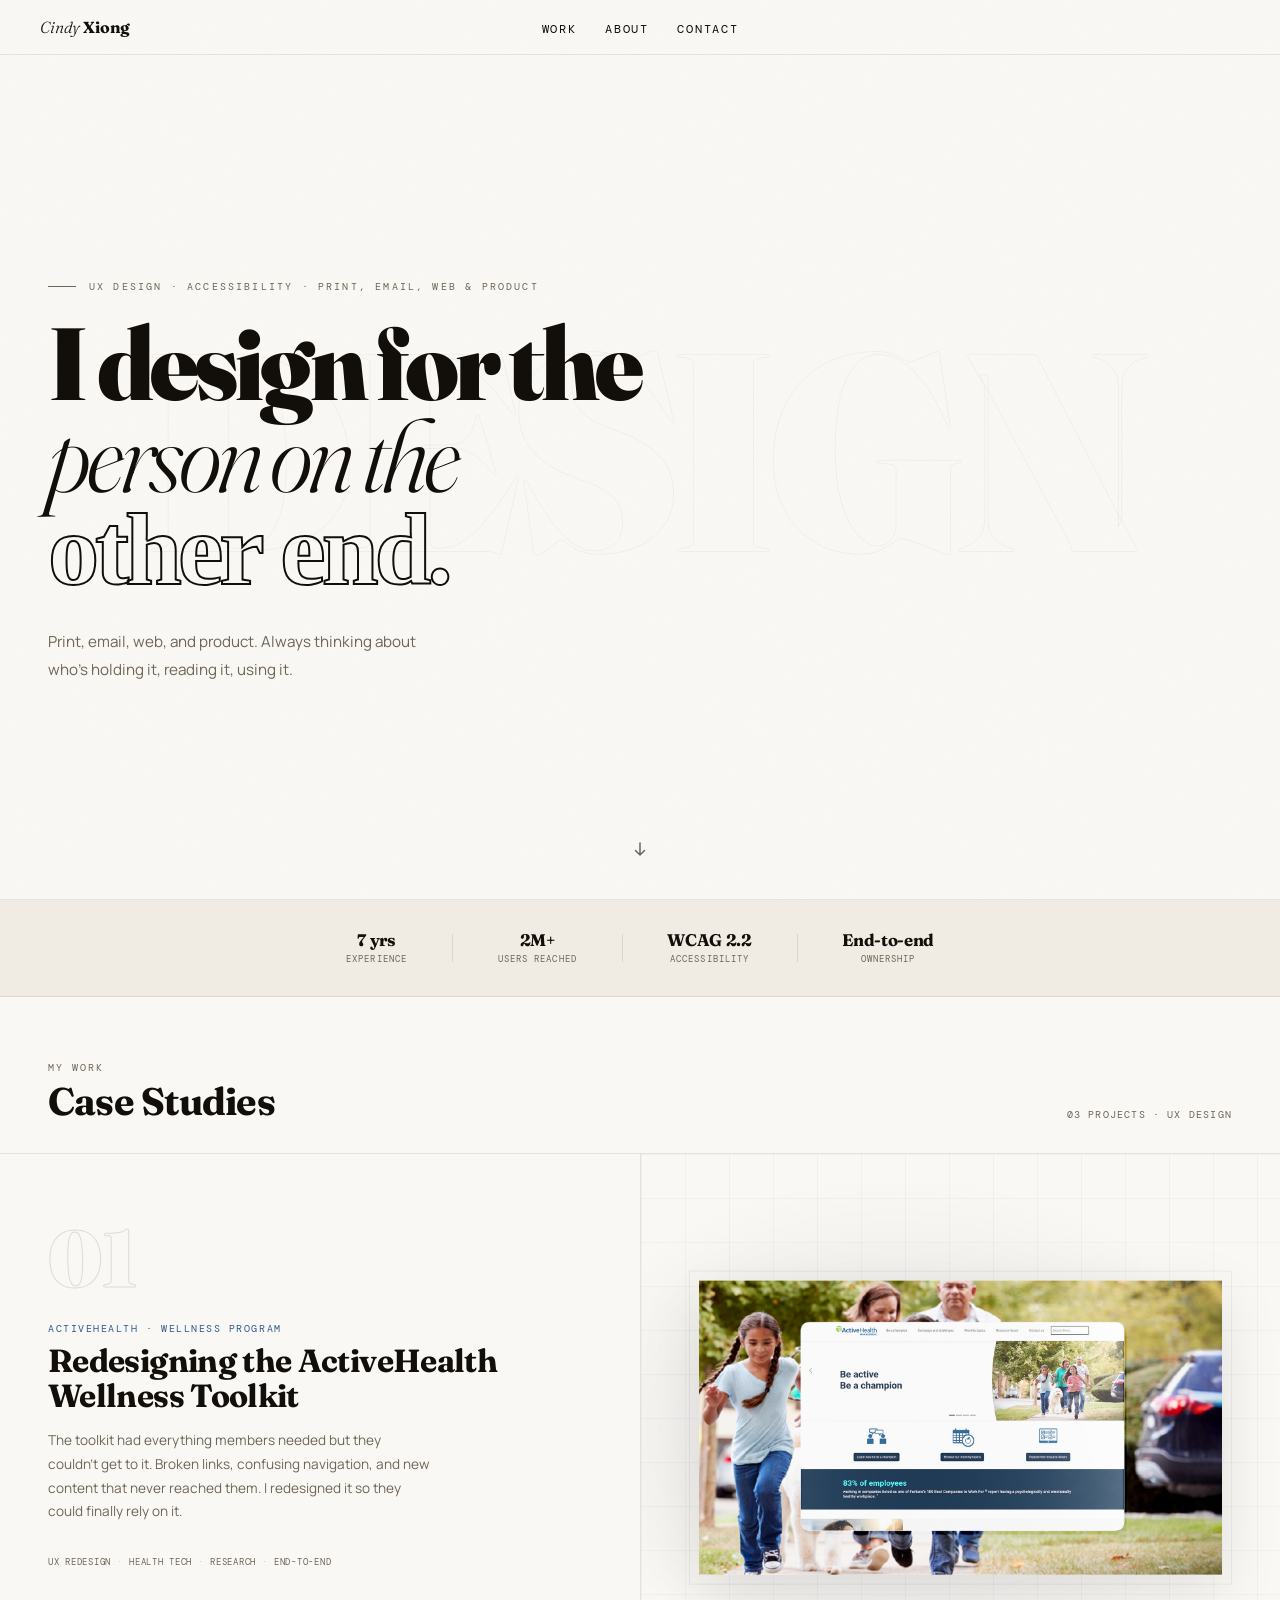
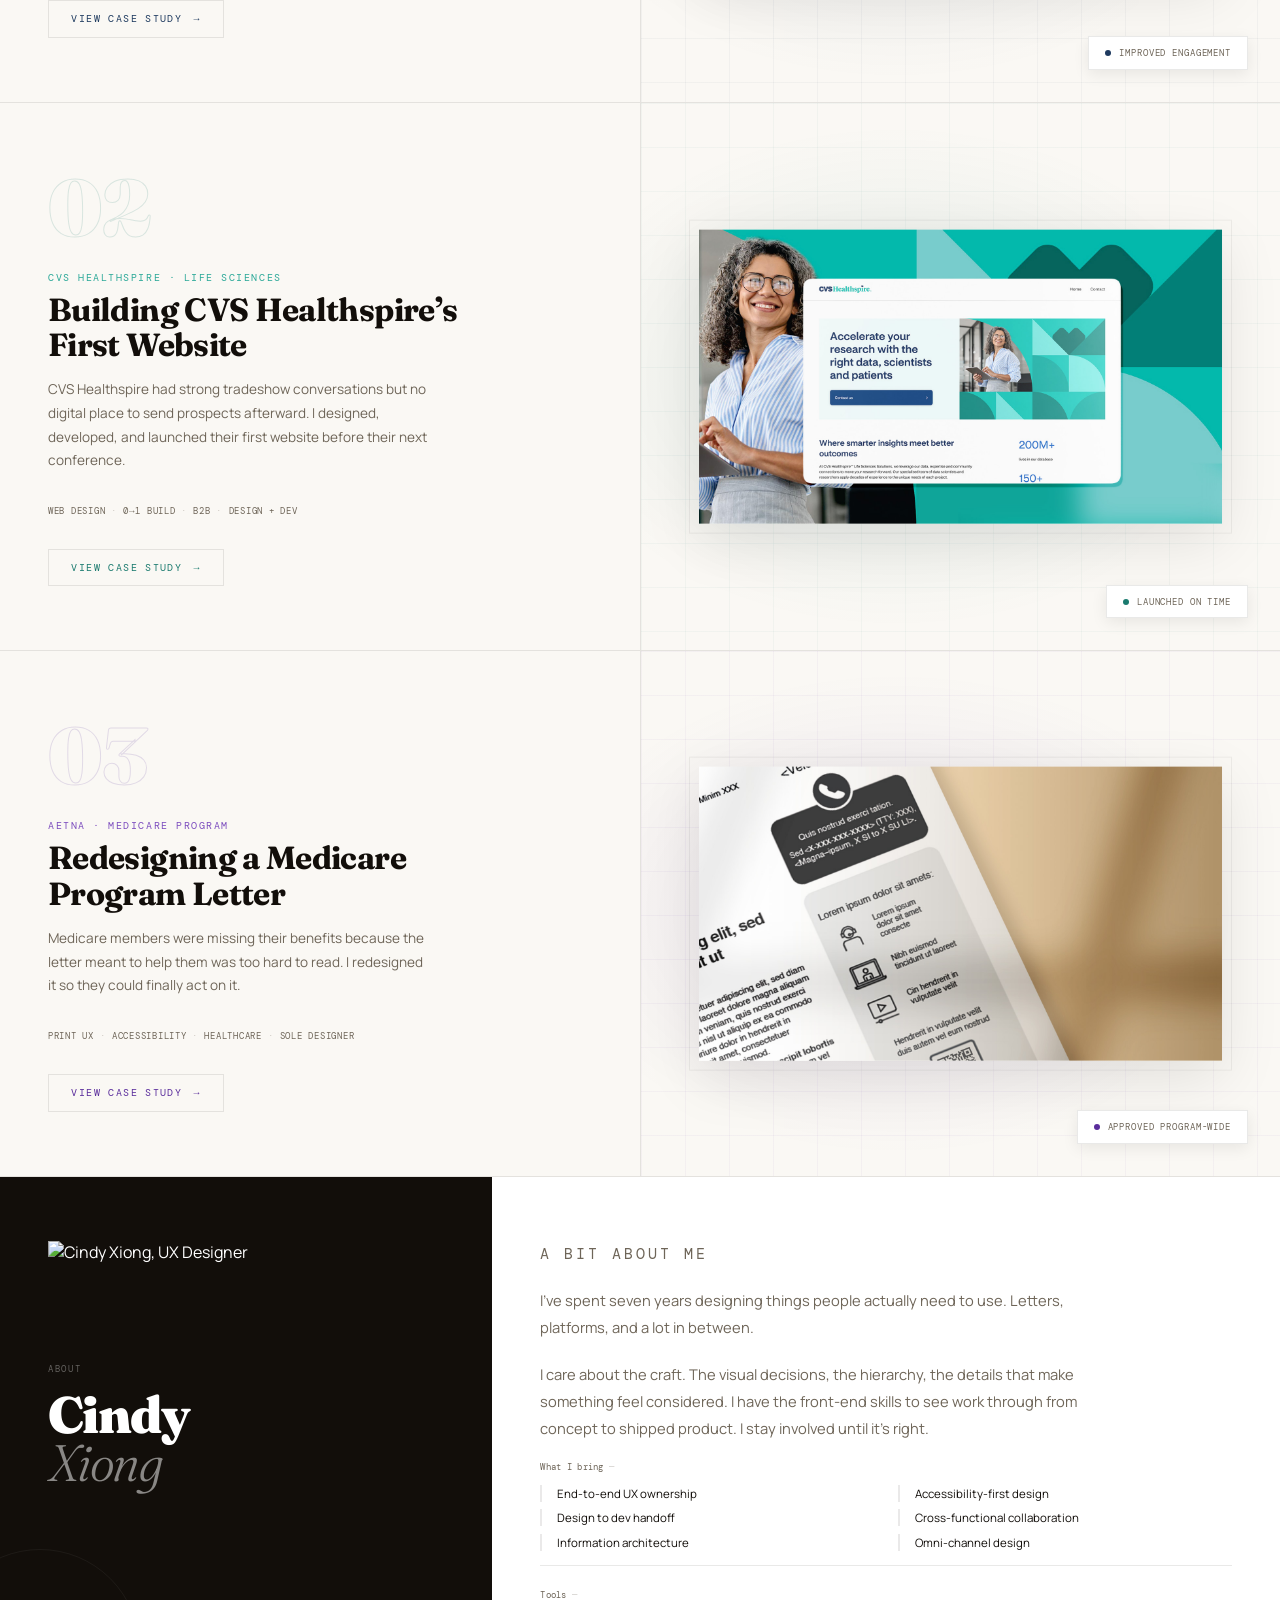
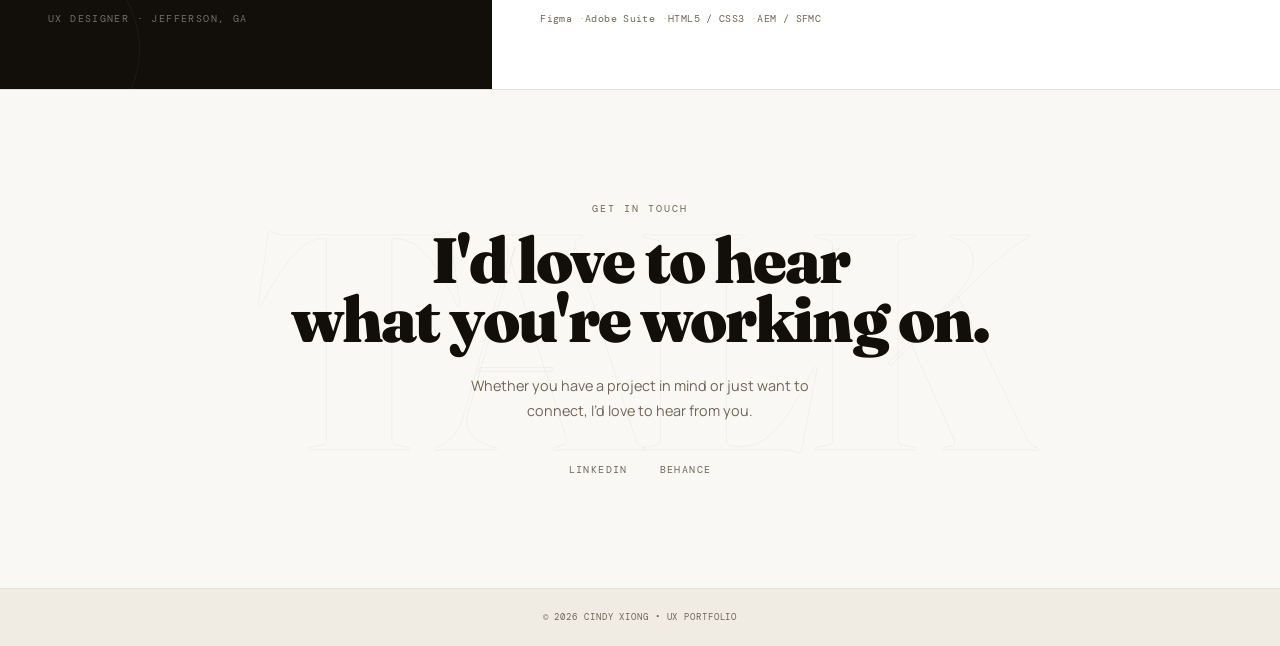
==== commit cc322ff7: "Add scroll indicator and proof strip" ====
--- a/index.html
+++ b/index.html
@@ -9,14 +9,9 @@
 <meta property="og:description" content="Cindy Xiong is a UX Designer with 7+ years of experience across print, email, web, and digital product. View case studies in healthcare UX, web design, and accessibility.">
 <meta property="og:type" content="website">
 <meta property="og:url" content="https://cindyxiong.netlify.app/">
-<meta property="og:image" content="https://cindyxiong.netlify.app/images/og-image.png">
-<meta property="og:image:width" content="1200">
-<meta property="og:image:height" content="630">
-<meta property="og:image:alt" content="Cindy Xiong — UX Designer. Designing for the person on the other end.">
-<meta name="twitter:card" content="summary_large_image">
+<meta name="twitter:card" content="summary">
 <meta name="twitter:title" content="Cindy Xiong — UX Designer">
 <meta name="twitter:description" content="Cindy Xiong is a UX Designer with 7+ years of experience across print, email, web, and digital product. View case studies in healthcare UX, web design, and accessibility.">
-<meta name="twitter:image" content="https://cindyxiong.netlify.app/images/og-image.png">
 <link rel="canonical" href="https://cindyxiong.netlify.app/">
 <link rel="icon" type="image/svg+xml" href="[data-uri]">
 <link rel="preconnect" href="https://fonts.googleapis.com">
@@ -53,6 +48,8 @@
   </svg>
 </button>
 
+<div id="cur"></div>
+<div id="curR"></div>
 <div id="wipe"></div>
 <div id="bar"></div>
 <div class="orbs"><div class="orb" style="width:600px;height:600px;background:rgba(124,77,190,.07);top:-160px;left:-200px;animation:orb-float 20s ease-in-out infinite;"></div><div class="orb" style="width:500px;height:500px;background:rgba(43,168,152,.06);bottom:-120px;right:-160px;animation:orb-float 24s ease-in-out infinite -8s;"></div><div class="orb" style="width:400px;height:400px;background:rgba(30,58,95,.05);top:40%;left:50%;animation:orb-float 28s ease-in-out infinite -14s;"></div></div>
@@ -86,10 +83,41 @@
       <div class="line3 script">other end.</div>
     </h1>
     <div class="hero-bottom">
-      <p class="hero-desc">Always thinking about who’s holding it, reading it, using it.</p>
-    </div>
-  </div>
+      <p class="hero-desc">Print, email, web, and product. Always thinking about who’s holding it, reading it, using it.</p>
+    </div>
+  </div>
+
+  <!-- Scroll Indicator -->
+  <div class="scroll-indicator" aria-hidden="true">
+    <svg class="si-icon" width="20" height="20" viewBox="0 0 20 20" fill="none" xmlns="http://www.w3.org/2000/svg">
+      <path d="M10 4v12M10 16l-4.5-4.5M10 16l4.5-4.5" stroke="currentColor" stroke-width="1.5" stroke-linecap="round" stroke-linejoin="round"/>
+    </svg>
+  </div>
+
 </section>
+
+<!-- PROOF STRIP -->
+<div class="proof-strip" role="region" aria-label="At a glance">
+  <div class="proof-strip__item">
+    <span class="ps-val">7 yrs</span>
+    <span class="ps-lbl">Experience</span>
+  </div>
+  <div class="ps-div" aria-hidden="true"></div>
+  <div class="proof-strip__item">
+    <span class="ps-val">2M+</span>
+    <span class="ps-lbl">Users reached</span>
+  </div>
+  <div class="ps-div" aria-hidden="true"></div>
+  <div class="proof-strip__item">
+    <span class="ps-val">WCAG 2.2</span>
+    <span class="ps-lbl">Accessibility</span>
+  </div>
+  <div class="ps-div" aria-hidden="true"></div>
+  <div class="proof-strip__item">
+    <span class="ps-val">End-to-end</span>
+    <span class="ps-lbl">Ownership</span>
+  </div>
+</div>
 
 <!-- WORK -->
 <div class="work-header" id="work">
@@ -193,8 +221,8 @@
   </div>
   <div class="about-r">
     <p class="about-r-eyebrow">A bit about me</p>
-    <p>I’ve spent seven years designing things people actually need to use. I care about the craft. The visual decisions, the hierarchy, the details that make something feel considered. I have the front-end skills to see work through from concept to shipped product. I stay involved until it’s&nbsp;right.</p>
-    <p>When I’m not designing, I’m present with the people I love.</p>
+    <p>I’ve spent seven years designing things people actually need to use. Letters, platforms, and a lot in between.</p>
+    <p>I care about the craft. The visual decisions, the hierarchy, the details that make something feel considered. I have the front-end skills to see work through from concept to shipped product. I stay involved until it’s&nbsp;right.</p>
     <div class="skills-block">
       <span class="skills-lbl">What I bring</span>
       <div class="skills-list">
@@ -222,7 +250,7 @@
   <div class="contact-inner">
     <p class="contact-tag">Get in touch</p>
     <h2 class="contact-h">I'd love to hear<br>what you're working on.</h2>
-    <p class="contact-sub">Whether you have a project in mind or just want to connect, you can find me on LinkedIn or Behance.</p>
+    <p class="contact-sub">Whether you have a project in mind or just want to connect, I’d love to hear from you.</p>
     
     <div class="social-row">
       <a class="social-link" href="https://www.linkedin.com/in/cixiong/" target="_blank" rel="noopener noreferrer" aria-label="Visit Cindy's LinkedIn profile">LinkedIn</a>
@@ -280,19 +308,15 @@
       </div>
       <div class="bar-item">
         <span class="bar-lbl">Users</span>
-        <span class="bar-txt">Wellness champion members, the Account Managers who supported them, and the Product Manager who kept resources current.</span>
+        <span class="bar-txt">Wellness champion members, the Account Managers (AM), and Product Manager (PM) who supported them.</span>
       </div>
       <div class="bar-item">
         <span class="bar-lbl">Solution</span>
-        <span class="bar-txt">Rebuilt navigation, fixed content delivery, and gave members direct access to monthly health resources.</span>
-      </div>
-      <div class="bar-item">
-        <span class="bar-lbl">Solution for PM</span>
-        <span class="bar-txt">Moving resources onto the site eliminated the manual distribution chain. Members could find materials on their own, Account Managers stopped fielding requests, and the Product Manager had a system that ran without their involvement.</span>
+        <span class="bar-txt">Rebuilt navigation, fixed content delivery, and gave members direct access to health resources.</span>
       </div>
       <div class="bar-item">
         <span class="bar-lbl">Impact</span>
-        <span class="bar-txt">Members had a reliable place to go. Account Managers had a reason to recommend it again. The Product Manager no longer had to coordinate material delivery.</span>
+        <span class="bar-txt">Members could rely on the site. AM had a reason to recommend it again. PMs no longer had to coordinate material delivery.</span>
       </div>
   </div>
 </div>
@@ -309,7 +333,7 @@
     <div class="challenge-top-l">
       <p class="eyebrow"><span></span>The Challenge</p>
       <h2 class="block-h">Built to help.<br>Too broken to trust.</h2>
-      <p class="block-p">Members weren’t getting to the health resources because the site was hard to navigate. Links broke, and the visual design didn’t feel trustworthy enough to come back to. The site looked and functioned like a standalone landing page. No depth, no clear paths, and nowhere to go after the first scroll.</p>
+      <p class="block-p">Members weren’t getting to the health resources because the site was hard to navigate. Links broke, and the visual design didn’t feel trustworthy enough to come back to. The site looked and functioned like a standalone landing page — no depth, no clear paths, and nowhere to go after the first scroll.</p>
     </div>
     <div class="challenge-top-r">
       <div class="lb-preview-wrap lb-cover" onclick="lbOpen('lb-wellness-original')" role="button" aria-label="View original Wellness site — click to enlarge">
@@ -325,8 +349,8 @@
   <div class="challenge-cards-3">
     <div class="chal3">
       <div class="chal3-icon"><svg width="24" height="24" viewBox="0 0 24 24" fill="none" xmlns="http://www.w3.org/2000/svg" aria-hidden="true"><path d="M12 3L4 6.5v6.5C4 17.5 7.6 21 12 22c4.4-1 8-4.5 8-9V6.5L12 3z" stroke="currentColor" stroke-width="1.5" stroke-linejoin="round"/><path d="M9 12l2.5 2.5 4-4" stroke="currentColor" stroke-width="1.5" stroke-linecap="round" stroke-linejoin="round"/></svg></div>
-      <div class="chal3-t">Stale content drove members away</div>
-      <div class="chal3-d">When members did arrive, nothing felt current. The most recent resources hadn’t been added in months, so there was no reason to come back and check again.</div>
+      <div class="chal3-t">The latest resources never made it</div>
+      <div class="chal3-d">Even when members arrived, they couldn’t find what they needed. Content was out of date and the latest resources hadn’t made it to the site yet.</div>
     </div>
     <div class="chal3">
       <div class="chal3-icon"><svg width="24" height="24" viewBox="0 0 24 24" fill="none" xmlns="http://www.w3.org/2000/svg" aria-hidden="true"><circle cx="12" cy="12" r="9" stroke="currentColor" stroke-width="1.5"/><path d="M9 9l6 6M15 9l-6 6" stroke="currentColor" stroke-width="1.5" stroke-linecap="round"/></svg></div>
@@ -335,8 +359,8 @@
     </div>
     <div class="chal3">
       <div class="chal3-icon"><svg width="24" height="24" viewBox="0 0 24 24" fill="none" xmlns="http://www.w3.org/2000/svg" aria-hidden="true"><path d="M4 18l5-5 4 3 6-8" stroke="currentColor" stroke-width="1.5" stroke-linecap="round" stroke-linejoin="round"/><path d="M16 7h5v5" stroke="currentColor" stroke-width="1.5" stroke-linecap="round"/></svg></div>
-      <div class="chal3-t">The content pipeline was broken</div>
-      <div class="chal3-d">The Product Manager was uploading new health resources regularly, but the process to get them onto the live site had stalled. Fresh work was piling up in a place no one could see.</div>
+      <div class="chal3-t">New content never reached members</div>
+      <div class="chal3-d">The Product Manager was regularly uploading new health resources internally. None of it was reaching the people it was meant for.</div>
     </div>
   </div>
 </div>
@@ -381,7 +405,7 @@
   <line x1="262" y1="100" x2="265" y2="100" stroke="#1e3a5f" stroke-width="1"/>
   <line x1="262" y1="103" x2="265" y2="103" stroke="#1e3a5f" stroke-width="1"/>
   <text x="258" y="140" font-family="'DM Mono',monospace" font-size="8" fill="rgba(30,58,95,.7)" text-anchor="middle">Wireframes</text>
-  <text x="258" y="152" font-family="'DM Mono',monospace" font-size="7" fill="rgba(30,58,95,.4)" text-anchor="middle">Mid + Hi-fi</text>
+  <text x="258" y="152" font-family="'DM Mono',monospace" font-size="7" fill="rgba(30,58,95,.4)" text-anchor="middle">Lo + Hi-fi</text>
   <!-- Phase 4: Brand collab -->
   <circle cx="344" cy="105" r="22" fill="white" stroke="rgba(30,58,95,.25)" stroke-width="1.5"/>
   <circle cx="340" cy="105" r="8" fill="rgba(30,58,95,.08)" stroke="#1e3a5f" stroke-width="1.5"/>
@@ -405,7 +429,7 @@
   <!-- Steps as a clean flow list -->
   <text x="260" y="82" font-family="'DM Mono',monospace" font-size="13" fill="#1e3a5f" text-anchor="middle" font-weight="600">Research  →  IA + Flows  →  Wireframes</text>
   <text x="260" y="110" font-family="'DM Mono',monospace" font-size="13" fill="#1e3a5f" text-anchor="middle" font-weight="600">Brand collab  →  Delivered</text>
-  <text x="260" y="148" font-family="'DM Mono',monospace" font-size="10" fill="rgba(30,58,95,.35)" text-anchor="middle">PM + AMs · Site map · Mid + Hi-fi · Visual align · Live + tested</text>
+  <text x="260" y="148" font-family="'DM Mono',monospace" font-size="10" fill="rgba(30,58,95,.35)" text-anchor="middle">PM + AMs · Site map · Lo + Hi-fi · Visual align · Live + tested</text>
 </svg></div>
 
 </div>
@@ -413,7 +437,7 @@
   <div class="split-r">
     <p class="eyebrow"><span></span>Research</p>
     <h2 class="block-h">Two insights. One&nbsp;clear&nbsp;path.</h2>
-    <p class="block-p">The project started as a platform migration. One conversation with the PM changed that. She was manually sending materials to AMs to forward to members. That became the real opportunity. Giving members direct access to content became part of the redesign.</p>
+    <p class="block-p">The project started as a platform migration. One conversation with the PM changed that. They was manually sending materials to AMs to share to members. That became the real opportunity. Giving members direct access to content became part of the redesign.</p>
     <div class="insight-cards" style="margin-top: 2.5rem;">
       <div class="ins-card">
         <div class="ins-t" style="display:flex;align-items:center"><svg width="16" height="16" viewBox="0 0 16 16" fill="none" xmlns="http://www.w3.org/2000/svg" aria-hidden="true" style="display:inline-block;vertical-align:middle;margin-right:6px;flex-shrink:0"><path d="M8 1.5L2 4v4.5C2 12 4.8 14.5 8 15.2c3.2-.7 6-3.2 6-6.7V4L8 1.5z" stroke="currentColor" stroke-width="1.3"/><path d="M5.5 8l2 2 3-3" stroke="currentColor" stroke-width="1.3" stroke-linecap="round" stroke-linejoin="round"/></svg>Fix the foundation first</div>
@@ -512,7 +536,7 @@
       <div class="dec-list">
         <div class="dec-row">
           <div class="dec-num">01</div>
-          <div><div class="dec-t">Clear navigation categories</div><div class="dec-d">Members were getting lost because everything was lumped together. Three clear sections fixed that.</div></div>
+          <div><div class="dec-t">Clear navigation categories</div><div class="dec-d">Members were getting lost because everything was lumped together. Four clear sections fixed that.</div></div>
         </div>
         <div class="dec-row">
           <div class="dec-num">02</div>
@@ -526,13 +550,13 @@
     </div>
     <div>
       <div class="lb-preview-wrap lb-cover" onclick="lbOpen('lb-wellness-wf')" role="button" aria-label="View wireframes — click to enlarge" style="margin-top:0">
-        <img src="images/wellness-hifi-home.png" alt="Wellness Toolkit — mid-fi, home page">
+        <img src="images/wellness-midfi-home.jpg" alt="Wellness Toolkit — mid-fi, home page">
         <div class="lb-click-cue" aria-hidden="true">
           <svg viewBox="0 0 24 24"><path d="M15 3h6v6h-2V5h-4V3zM3 15v6h6v-2H5v-4H3zm12 6h6v-6h-2v4h-4v2zM3 9V3h6v2H5v4H3z"/></svg>
           Click to enlarge
         </div>
       </div>
-      <p class="cell-img-cap">Mid-fi → Hi-fi · 5 pages · click to explore</p>
+      <p class="cell-img-cap">Mid-fi → hi-fi · 5 pages · click to explore</p>
     </div>
   </div>
 </div>
@@ -551,8 +575,8 @@
 <div class="final-grid">
   <div class="fg-cell">
     <p class="eyebrow"><span></span>Testing &amp; Iteration</p>
-    <h2 class="block-h">The fix wasn't a redesign.<br>It was a&nbsp;conversation.</h2>
-    <p class="block-p" style="color:var(--muted);line-height:1.75;margin-top:.8rem">Testing surfaced one issue. Members were confused by content that fell outside the regular monthly update. The fix was a communication strategy, not a redesign. Account Managers explained new sections on their weekly calls and a one-time ‘What’s New’ email introduced the change to members.</p>
+    <h2 class="block-h">The conversation fix.</h2>
+    <p class="block-p" style="font-size:.86rem;color:var(--muted);line-height:1.75;margin-top:.8rem">Testing surfaced one issue. Members were confused by the new content that fell outside the regular monthly update. The fix was a communication strategy. Account Managers explained new sections on their weekly calls and a one-time ‘What’s New’ email introduced the change to members.</p>
     <div class="svg-vis">
 <div class="wl-usability-vis-desktop"><svg viewBox="0 0 520 200" preserveAspectRatio="xMidYMid meet" fill="none" xmlns="http://www.w3.org/2000/svg">
   <rect width="520" height="200" fill="#f4f6fb"/>
@@ -582,7 +606,7 @@
   <rect x="204" y="106" width="290" height="44" rx="2" fill="white" stroke="rgba(30,58,95,.12)" stroke-width="1"/>
   <text x="214" y="124" font-family="'Manrope',sans-serif" font-size="10" fill="#1e3a5f" font-weight="700">"What's New" email</text>
   <text x="214" y="140" font-family="'DM Mono',monospace" font-size="8.5" fill="rgba(30,58,95,.6)">Sent to members on each update</text>
-  <text x="204" y="182" font-family="'DM Mono',monospace" font-size="7.5" fill="rgba(30,58,95,.4)">Fix was a comms strategy, not a redesign</text>
+  <text x="204" y="182" font-family="'DM Mono',monospace" font-size="7.5" fill="rgba(30,58,95,.4)">Fix was a comms strategy</text>
 </svg></div><div class="wl-usability-vis-mobile"><svg viewBox="0 0 520 400" preserveAspectRatio="xMidYMid meet" fill="none" xmlns="http://www.w3.org/2000/svg">
   <rect width="520" height="400" fill="#f4f6fb"/>
   <text x="12" y="14" font-family="'DM Mono',monospace" font-size="7.5" fill="rgba(30,58,95,.5)" letter-spacing="1.5">USABILITY TESTING · PM, AMs + PILOT MEMBERS</text>
@@ -607,16 +631,16 @@
   <rect x="22" y="302" width="476" height="52" rx="2" fill="white" stroke="rgba(30,58,95,.12)" stroke-width="1"/>
   <text x="260" y="324" font-family="'Manrope',sans-serif" font-size="13" fill="#1e3a5f" font-weight="700" text-anchor="middle">"What's New" email</text>
   <text x="260" y="342" font-family="'DM Mono',monospace" font-size="12" fill="rgba(30,58,95,.6)" text-anchor="middle">Sent to members on each update</text>
-  <text x="260" y="374" font-family="'DM Mono',monospace" font-size="10" fill="rgba(30,58,95,.4)" text-anchor="middle">Fix was a comms strategy, not a redesign</text>
+  <text x="260" y="374" font-family="'DM Mono',monospace" font-size="10" fill="rgba(30,58,95,.4)" text-anchor="middle">Fix was a comms strategy</text>
 </svg></div>
-<p class="cell-img-cap" style="padding-left:calc(12/520*100%)">Testing revealed one gap · solved with a comm plan, not a redesign</p>
+<p class="cell-img-cap" style="padding-left:calc(12/520*100%)">Testing revealed one gap · solved with a comm plan</p>
 </div>
   </div>
   <div class="fg-cell">
     <p class="eyebrow"><span></span>Final Solution</p>
     <h2 class="block-h">A site members could<br>actually&nbsp;depend&nbsp;on.</h2>
-    <p class="block-p" style="color:var(--muted);line-height:1.75;margin-top:.8rem">The redesigned toolkit gave members a platform they could rely on. Clear navigation, content within reach, and a consistent call to action to reach their Account Manager on every page.</p>
-    <div class="lb-preview-wrap lb-contain" style="margin-top:2rem;background:transparent;box-shadow:none;" onclick="lbOpen('lb-wellness-final')" role="button" aria-label="View final Wellness Toolkit design — click to enlarge">
+    <p class="block-p" style="font-size:.86rem;color:var(--muted);line-height:1.75;margin-top:.8rem">The redesigned toolkit gave members a platform they could rely on. Clear navigation, content within reach, and a consistent call to action to reach their Account Manager on every page.</p>
+    <div class="lb-preview-wrap lb-contain" style="margin-top:2rem" onclick="lbOpen('lb-wellness-final')" role="button" aria-label="View final Wellness Toolkit design — click to enlarge">
       <img src="images/wellness-final-toolkit.png" alt="ActiveHealth Wellness Toolkit — final redesigned site">
       <div class="lb-click-cue" aria-hidden="true">
         <svg viewBox="0 0 24 24"><path d="M15 3h6v6h-2V5h-4V3zM3 15v6h6v-2H5v-4H3zm12 6h6v-6h-2v4h-4v2zM3 9V3h6v2H5v4H3z"/></svg>
@@ -1070,13 +1094,13 @@
 design before
 it got built.</h2>
     <div class="lb-preview-wrap lb-cover" onclick="lbOpen('lb-cvs-wf')" role="button" aria-label="View CVS wireframes — click to enlarge" style="margin-top:0">
-      <img src="images/cvs-hifi-home-desktop.jpg" alt="CVS Healthspire — hi-fi wireframes">
+      <img src="images/cvs-hifi-home-desktop.jpg" alt="CVS Healthspire — mid-fi wireframes">
       <div class="lb-click-cue" aria-hidden="true">
         <svg viewBox="0 0 24 24"><path d="M15 3h6v6h-2V5h-4V3zM3 15v6h6v-2H5v-4H3zm12 6h6v-6h-2v4h-4v2zM3 9V3h6v2H5v4H3z"/></svg>
         Click to enlarge
       </div>
     </div>
-    <p class="cell-img-cap">Mid-fi → Hi-fi · 3 pages · click to explore</p>
+    <p class="cell-img-cap">Mid-fi → hi-fi · homepage &amp; contact, desktop &amp; mobile</p>
   </div>
 </div>
 
@@ -1096,7 +1120,7 @@
   <div class="fg-cell">
     <p class="eyebrow"><span></span>Iteration</p>
     <h2 class="block-h">One round of feedback<br>that made it&nbsp;its own.</h2>
-    <p class="block-p" style="color:var(--muted);line-height:1.75;margin-top:.8rem">The first round leaned too hard on the CVS parent brand. Stakeholders wanted Healthspire to feel connected but distinct. Introducing the Healthspire teal in the second round gave the site its own identity without losing the CVS connection. Some components had locked styles that couldn’t take the new brand colors in time for launch. I flagged it early so we designed around those constraints cleanly rather than shipping something we’d have to fix later.</p>
+    <p class="block-p" style="font-size:.86rem;color:var(--muted);line-height:1.75;margin-top:.8rem">The first round leaned too hard on the CVS parent brand. Stakeholders wanted Healthspire to feel connected but distinct. Introducing the Healthspire teal in the second round gave the site its own identity without losing the CVS connection. Some components had locked styles that couldn’t take the new brand colors in time for launch. I flagged it early so we designed around those constraints cleanly rather than shipping something we’d have to fix later.</p>
     <div class="svg-vis">
 <div class="cvs-stakeholder-vis-desktop"><svg viewBox="0 0 520 190" preserveAspectRatio="xMidYMid meet" fill="none" xmlns="http://www.w3.org/2000/svg">
   <rect width="520" height="190" fill="#f5faf9"/>
@@ -1158,8 +1182,8 @@
   <div class="fg-cell">
     <p class="eyebrow"><span></span>Final Solution</p>
     <h2 class="block-h">A professional digital<br>home, launched on&nbsp;time.</h2>
-    <p class="block-p" style="color:var(--muted);line-height:1.75;margin-top:.8rem">The site launched before the next conference. The sales team finally had a CVS Healthspire site to point prospects to. They had a place to follow up, learn more, and reach out to the right person.</p>
-    <div class="lb-preview-wrap lb-contain" style="margin-top:2rem;background:transparent;box-shadow:none;" onclick="lbOpen('lb-cvs-final')" role="button" aria-label="View CVS Healthspire final website — click to enlarge">
+    <p class="block-p" style="font-size:.86rem;color:var(--muted);line-height:1.75;margin-top:.8rem">The site launched before the next conference. The sales team finally had a CVS Healthspire site to point prospects to. They had a place to follow up, learn more, and reach out to the right person.</p>
+    <div class="lb-preview-wrap lb-contain" style="margin-top:2rem" onclick="lbOpen('lb-cvs-final')" role="button" aria-label="View CVS Healthspire final website — click to enlarge">
       <img src="images/cvs-final-website.png" alt="CVS Healthspire — final website design">
       <div class="lb-click-cue" aria-hidden="true">
         <svg viewBox="0 0 24 24"><path d="M15 3h6v6h-2V5h-4V3zM3 15v6h6v-2H5v-4H3zm12 6h6v-6h-2v4h-4v2zM3 9V3h6v2H5v4H3z"/></svg>
@@ -1306,7 +1330,7 @@
 <!-- PROBLEM + RESEARCH -->
 <div class="split-section">
   <div class="split-l">
-    <p class="eyebrow"><span></span>The Challenge</p>
+    <p class="eyebrow"><span></span>The Problem</p>
     <h2 class="block-h">The letter wasn't<br>working for its readers.</h2>
     <p class="block-p">Medicare members were calling support just to find a phone number buried in their letter. The type was too small for a 65+ audience, nothing had visual priority, and the one thing they needed to act on was the hardest thing to find.</p>
     <div class="svg-vis">
@@ -1604,7 +1628,7 @@
   <div class="fg-cell">
     <p class="eyebrow"><span></span>Iteration</p>
     <h2 class="block-h">One round of feedback,<br>thoughtfully&nbsp;addressed.</h2>
-    <p class="block-p" style="color:var(--muted);line-height:1.75;margin-top:.8rem">Stakeholders wanted imagery back. Photos felt warm but didn’t add meaning for someone scanning their benefits. I brought in thematic icons instead. Warmth without losing the clarity we’d built.</p>
+    <p class="block-p" style="font-size:.86rem;color:var(--muted);line-height:1.75;margin-top:.8rem">Stakeholders wanted imagery back. Photos felt warm but didn’t add meaning for someone scanning their benefits. I brought in thematic icons instead. Warmth without losing the clarity we’d built.</p>
     <div class="svg-vis">
 <div class="iteration-vis-desktop"><svg viewBox="0 0 520 180" preserveAspectRatio="xMidYMid meet" fill="none" xmlns="http://www.w3.org/2000/svg">
   <defs>
@@ -1681,8 +1705,8 @@
   <div class="fg-cell">
     <p class="eyebrow"><span></span>Final Solution</p>
     <h2 class="block-h">Approved across<br>the whole program.</h2>
-    <p class="block-p" style="color:var(--muted);line-height:1.75;margin-top:.8rem">What started as a Medicare letter ended up reshaping how the whole program communicates with members.</p>
-    <div class="lb-preview-wrap lb-contain" style="margin-top:2rem;background:transparent;box-shadow:none;" onclick="lbOpen('lb-aetna-final')" role="button" aria-label="View final Aetna letter design — click to enlarge">
+    <p class="block-p" style="font-size:.86rem;color:var(--muted);line-height:1.75;margin-top:.8rem">What started as a Medicare letter ended up reshaping how the whole program communicates with members.</p>
+    <div class="lb-preview-wrap lb-contain" style="margin-top:2rem" onclick="lbOpen('lb-aetna-final')" role="button" aria-label="View final Aetna letter design — click to enlarge">
       <img src="images/aetna-final-letter.png" alt="Aetna Medicare letter — final redesigned version">
       <div class="lb-click-cue" aria-hidden="true">
         <svg viewBox="0 0 24 24"><path d="M15 3h6v6h-2V5h-4V3zM3 15v6h6v-2H5v-4H3zm12 6h6v-6h-2v4h-4v2zM3 9V3h6v2H5v4H3z"/></svg>
@@ -1787,14 +1811,14 @@
 <div class="lb-overlay" id="lb-wellness-wf" role="dialog" aria-modal="true" aria-label="Wellness Toolkit wireframes" onclick="lbBgClose(event,'lb-wellness-wf')">
   <div class="lb-top-bar">
     <div class="lb-toggle-row">
-      <button class="lb-toggle-btn on"  id="lb-wellness-wf-btn-hifi" onclick="lbToggle('lb-wellness-wf','hifi',event)">Hi-fi</button>
-      <button class="lb-toggle-btn off" id="lb-wellness-wf-btn-midfi" onclick="lbToggle('lb-wellness-wf','midfi',event)">Mid-fi</button>
+      <button class="lb-toggle-btn on"  id="lb-wellness-wf-btn-midfi" onclick="lbToggle('lb-wellness-wf','midfi',event)">Mid-fi</button>
+      <button class="lb-toggle-btn off" id="lb-wellness-wf-btn-hifi" onclick="lbToggle('lb-wellness-wf','hifi',event)">Hi-fi</button>
     </div>
     <button class="lb-close-btn" onclick="lbClose('lb-wellness-wf')">✕ Close</button>
   </div>
   <div class="lb-content">
     <!-- MID-FI PANEL -->
-    <div class="lb-panel" id="lb-wellness-wf-midfi">
+    <div class="lb-panel active" id="lb-wellness-wf-midfi">
       <div class="lb-img-grid">
         <div class="lb-card">
           <div class="lb-card-img-wrap"><img src="images/wellness-midfi-home.jpg" alt="Mid-fi — Home page"></div>
@@ -1819,7 +1843,7 @@
       </div>
     </div>
     <!-- HI-FI PANEL -->
-    <div class="lb-panel active" id="lb-wellness-wf-hifi">
+    <div class="lb-panel" id="lb-wellness-wf-hifi">
       <div class="lb-img-grid">
         <div class="lb-card">
           <div class="lb-card-img-wrap"><img src="images/wellness-hifi-home.png" alt="Hi-fi — Home page"></div>
@@ -1865,75 +1889,93 @@
 <div class="lb-overlay" id="lb-cvs-wf" role="dialog" aria-modal="true" aria-label="CVS Healthspire wireframes" onclick="lbBgClose(event,'lb-cvs-wf')">
   <div class="lb-top-bar">
     <div class="lb-toggle-row">
-      <button class="lb-toggle-btn on"  id="lb-cvs-wf-btn-hifi"  onclick="lbToggle('lb-cvs-wf','hifi',event)">Hi-fi</button>
-      <button class="lb-toggle-btn off" id="lb-cvs-wf-btn-midfi" onclick="lbToggle('lb-cvs-wf','midfi',event)">Mid-fi</button>
+      <button class="lb-toggle-btn on"  id="lb-cvs-wf-btn-midfi" onclick="lbToggle('lb-cvs-wf','midfi',event)">Mid-fi</button>
+      <button class="lb-toggle-btn off" id="lb-cvs-wf-btn-hifi"  onclick="lbToggle('lb-cvs-wf','hifi',event)">Hi-fi</button>
     </div>
     <button class="lb-close-btn" onclick="lbClose('lb-cvs-wf')">✕ Close</button>
   </div>
   <div class="lb-content">
     <!-- MID-FI PANEL -->
-    <div class="lb-panel" id="lb-cvs-wf-midfi">
-      <div class="lb-section-label">Desktop views · 1440px</div>
-      <div class="lb-desktop-stack">
-        <div class="lb-card">
-          <div class="lb-card-img-wrap"><img src="images/cvs-midfi-home-desktop.jpg" alt="Mid-fi — Homepage desktop"></div>
-          <div class="lb-card-label"><span class="lb-device-pill d">Homepage</span><span>Desktop</span></div>
-        </div>
-        <div class="lb-card">
-          <div class="lb-card-img-wrap"><img src="images/cvs-midfi-contact-desktop.jpg" alt="Mid-fi — Contact desktop"></div>
-          <div class="lb-card-label"><span class="lb-device-pill d">Contact</span><span>Desktop</span></div>
-        </div>
-        <div class="lb-card">
-          <div class="lb-card-img-wrap"><img src="images/cvs-midfi-thankyou-desktop.jpg" alt="Mid-fi — Thank You desktop"></div>
-          <div class="lb-card-label"><span class="lb-device-pill d">Thank You</span><span>Desktop</span></div>
-        </div>
-      </div>
-      <div class="lb-section-label">Mobile views · 375px</div>
-      <div class="lb-mobile-row">
-        <div class="lb-card">
-          <div class="lb-card-img-wrap"><img src="images/cvs-midfi-home-mobile.jpg" alt="Mid-fi — Homepage mobile"></div>
-          <div class="lb-card-label"><span class="lb-device-pill m">Homepage</span><span>Mobile</span></div>
-        </div>
-        <div class="lb-card">
-          <div class="lb-card-img-wrap"><img src="images/cvs-midfi-contact-mobile.jpg" alt="Mid-fi — Contact mobile"></div>
-          <div class="lb-card-label"><span class="lb-device-pill m">Contact</span><span>Mobile</span></div>
-        </div>
-        <div class="lb-card">
-          <div class="lb-card-img-wrap"><img src="images/cvs-midfi-thankyou-mobile.jpg" alt="Mid-fi — Thank You mobile"></div>
-          <div class="lb-card-label"><span class="lb-device-pill m">Thank You</span><span>Mobile</span></div>
+    <div class="lb-panel active" id="lb-cvs-wf-midfi">
+      <div class="lb-page-group">
+        <div class="lb-page-label">Homepage</div>
+        <div class="lb-pair">
+          <div class="lb-card">
+            <div class="lb-card-img-wrap"><img src="images/cvs-midfi-home-desktop.jpg" alt="Mid-fi — Homepage desktop"></div>
+            <div class="lb-card-label"><span class="lb-device-pill d">Desktop</span><span>1440px</span></div>
+          </div>
+          <div class="lb-card">
+            <div class="lb-card-img-wrap"><img src="images/cvs-midfi-home-mobile.jpg" alt="Mid-fi — Homepage mobile"></div>
+            <div class="lb-card-label"><span class="lb-device-pill m">Mobile</span><span>375px</span></div>
+          </div>
+        </div>
+      </div>
+      <div class="lb-page-group">
+        <div class="lb-page-label">Contact</div>
+        <div class="lb-pair">
+          <div class="lb-card">
+            <div class="lb-card-img-wrap"><img src="images/cvs-midfi-contact-desktop.jpg" alt="Mid-fi — Contact desktop"></div>
+            <div class="lb-card-label"><span class="lb-device-pill d">Desktop</span><span>1440px</span></div>
+          </div>
+          <div class="lb-card">
+            <div class="lb-card-img-wrap"><img src="images/cvs-midfi-contact-mobile.jpg" alt="Mid-fi — Contact mobile"></div>
+            <div class="lb-card-label"><span class="lb-device-pill m">Mobile</span><span>375px</span></div>
+          </div>
+        </div>
+      </div>
+      <div class="lb-page-group">
+        <div class="lb-page-label">Thank You</div>
+        <div class="lb-pair">
+          <div class="lb-card">
+            <div class="lb-card-img-wrap"><img src="images/cvs-midfi-thankyou-desktop.jpg" alt="Mid-fi — Thank You desktop"></div>
+            <div class="lb-card-label"><span class="lb-device-pill d">Desktop</span><span>1440px</span></div>
+          </div>
+          <div class="lb-card">
+            <div class="lb-card-img-wrap"><img src="images/cvs-midfi-thankyou-mobile.jpg" alt="Mid-fi — Thank You mobile"></div>
+            <div class="lb-card-label"><span class="lb-device-pill m">Mobile</span><span>375px</span></div>
+          </div>
         </div>
       </div>
     </div>
     <!-- HI-FI PANEL -->
-    <div class="lb-panel active" id="lb-cvs-wf-hifi">
-      <div class="lb-section-label">Desktop views · 1440px</div>
-      <div class="lb-desktop-stack">
-        <div class="lb-card">
-          <div class="lb-card-img-wrap"><img src="images/cvs-hifi-home-desktop.jpg" alt="Hi-fi — Homepage desktop"></div>
-          <div class="lb-card-label"><span class="lb-device-pill d">Homepage</span><span>Desktop</span></div>
-        </div>
-        <div class="lb-card">
-          <div class="lb-card-img-wrap"><img src="images/cvs-hifi-contact-desktop.png" alt="Hi-fi — Contact desktop"></div>
-          <div class="lb-card-label"><span class="lb-device-pill d">Contact</span><span>Desktop</span></div>
-        </div>
-        <div class="lb-card">
-          <div class="lb-card-img-wrap"><img src="images/cvs-hifi-thankyou-desktop.png" alt="Hi-fi — Thank You desktop"></div>
-          <div class="lb-card-label"><span class="lb-device-pill d">Thank You</span><span>Desktop</span></div>
-        </div>
-      </div>
-      <div class="lb-section-label">Mobile views · 375px</div>
-      <div class="lb-mobile-row">
-        <div class="lb-card">
-          <div class="lb-card-img-wrap"><img src="images/cvs-hifi-home-mobile.jpg" alt="Hi-fi — Homepage mobile"></div>
-          <div class="lb-card-label"><span class="lb-device-pill m">Homepage</span><span>Mobile</span></div>
-        </div>
-        <div class="lb-card">
-          <div class="lb-card-img-wrap"><img src="images/cvs-hifi-contact-mobile.png" alt="Hi-fi — Contact mobile"></div>
-          <div class="lb-card-label"><span class="lb-device-pill m">Contact</span><span>Mobile</span></div>
-        </div>
-        <div class="lb-card">
-          <div class="lb-card-img-wrap"><img src="images/cvs-hifi-thankyou-mobile.png" alt="Hi-fi — Thank You mobile"></div>
-          <div class="lb-card-label"><span class="lb-device-pill m">Thank You</span><span>Mobile</span></div>
+    <div class="lb-panel" id="lb-cvs-wf-hifi">
+      <div class="lb-page-group">
+        <div class="lb-page-label">Homepage</div>
+        <div class="lb-pair">
+          <div class="lb-card">
+            <div class="lb-card-img-wrap"><img src="images/cvs-hifi-home-desktop.jpg" alt="Hi-fi — Homepage desktop"></div>
+            <div class="lb-card-label"><span class="lb-device-pill d">Desktop</span><span>1440px</span></div>
+          </div>
+          <div class="lb-card">
+            <div class="lb-card-img-wrap"><img src="images/cvs-hifi-home-mobile.jpg" alt="Hi-fi — Homepage mobile"></div>
+            <div class="lb-card-label"><span class="lb-device-pill m">Mobile</span><span>375px</span></div>
+          </div>
+        </div>
+      </div>
+      <div class="lb-page-group">
+        <div class="lb-page-label">Contact</div>
+        <div class="lb-pair">
+          <div class="lb-card">
+            <div class="lb-card-img-wrap"><img src="images/cvs-hifi-contact-desktop.png" alt="Hi-fi — Contact desktop"></div>
+            <div class="lb-card-label"><span class="lb-device-pill d">Desktop</span><span>1440px</span></div>
+          </div>
+          <div class="lb-card">
+            <div class="lb-card-img-wrap"><img src="images/cvs-hifi-contact-mobile.png" alt="Hi-fi — Contact mobile"></div>
+            <div class="lb-card-label"><span class="lb-device-pill m">Mobile</span><span>375px</span></div>
+          </div>
+        </div>
+      </div>
+      <div class="lb-page-group">
+        <div class="lb-page-label">Thank You</div>
+        <div class="lb-pair">
+          <div class="lb-card">
+            <div class="lb-card-img-wrap"><img src="images/cvs-hifi-thankyou-desktop.png" alt="Hi-fi — Thank You desktop"></div>
+            <div class="lb-card-label"><span class="lb-device-pill d">Desktop</span><span>1440px</span></div>
+          </div>
+          <div class="lb-card">
+            <div class="lb-card-img-wrap"><img src="images/cvs-hifi-thankyou-mobile.png" alt="Hi-fi — Thank You mobile"></div>
+            <div class="lb-card-label"><span class="lb-device-pill m">Mobile</span><span>375px</span></div>
+          </div>
         </div>
       </div>
     </div>
@@ -2015,7 +2057,7 @@
   </div>
   <div class="lb-content">
     <div class="lb-card">
-      <div class="lb-card-img-wrap"><img src="images/aetna-final-letter.png" alt="Aetna Medicare letter — final redesigned version"></div>
+      <div class="lb-card-img-wrap"><img src="images/aetna-final-redesign.png" alt="Aetna Medicare letter — final redesigned version"></div>
     </div>
   </div>
   <p class="lb-esc-hint">Press ESC or click outside to close</p>
--- a/style.css
+++ b/style.css
@@ -46,6 +46,20 @@
   background-image: url("data:image/svg+xml,%3Csvg viewBox='0 0 512 512' xmlns='http://www.w3.org/2000/svg'%3E%3Cfilter id='g'%3E%3CfeTurbulence type='fractalNoise' baseFrequency='0.75' numOctaves='4' stitchTiles='stitch'/%3E%3C/filter%3E%3Crect width='100%25' height='100%25' filter='url(%23g)' opacity='0.04'/%3E%3C/svg%3E");
   opacity: 0.5; mix-blend-mode: multiply;
 }
+
+/* cursor — hidden, restored to default */
+#cur, #curR { display: none !important; }
+#cur-DISABLED, #curR-DISABLED {
+  position: fixed; top: 0; left: 0;
+  border-radius: 50%; pointer-events: none;
+  transform: translate(-50%, -50%);
+  z-index: 9999;
+  transition: width 0.15s, height 0.15s;
+}
+#cur  { width: 10px; height: 10px; mix-blend-mode: multiply; }
+#curR { width: 38px; height: 38px; border: 1.5px solid; opacity: 0.25; z-index: 9997; }
+
+
 
 /* orbs */
 .orbs {
@@ -1215,6 +1229,7 @@
 /* ── CURSOR: pointer devices only (WCAG 2.5.3) ── */
 @media (pointer: coarse) {
   body { cursor: auto !important; }
+  #cur, #curR { display: none !important; }
 }
 
 
@@ -1448,45 +1463,36 @@
 .lb-content { width: 100%; max-width: 1000px; }
 .lb-panel { display: none; }
 .lb-panel.active { display: block; }
+.lb-page-group { margin-bottom: 28px; }
+.lb-page-label {
+  font-family: var(--mono, 'DM Mono', monospace);
+  font-size: 0.6rem; font-weight: 700;
+  letter-spacing: 0.12em; text-transform: uppercase;
+  color: rgba(255,255,255,0.65);
+  margin-bottom: 12px; margin-top: 4px;
+  display: flex; align-items: center; gap: 10px;
+}
+.lb-page-label::after {
+  content: ''; flex: 1; height: 1px;
+  background: rgba(255,255,255,0.1);
+}
+.lb-pair {
+  display: grid; grid-template-columns: 1fr 320px;
+  gap: 12px; align-items: start;
+}
 .lb-three-col {
   display: grid; grid-template-columns: repeat(3,1fr);
   gap: 14px; align-items: start;
 }
 .lb-img-grid {
-  column-count: 2; column-gap: 14px;
-}
-.lb-img-grid .lb-card {
-  break-inside: avoid;
-  margin-bottom: 14px;
-  display: flex; flex-direction: column; width: 100%;
-}
-.lb-img-grid .lb-grid-full { column-span: all; }
-
-/* New CVS lightbox layout — desktop stacked, mobile side-by-side */
-.lb-desktop-stack {
-  display: flex; flex-direction: column; gap: 16px;
-  margin-bottom: 8px;
-}
-.lb-mobile-row {
-  display: grid; grid-template-columns: repeat(3, 1fr);
+  display: grid; grid-template-columns: repeat(2,1fr);
   gap: 14px; align-items: start;
 }
-.lb-section-label {
-  font-family: var(--mono, 'DM Mono', monospace);
-  font-size: 0.65rem; letter-spacing: 0.15em;
-  text-transform: uppercase; color: rgba(255,255,255,0.55);
-  padding: 20px 0 12px;
-  border-bottom: 1px solid rgba(255,255,255,0.1);
-  margin-bottom: 16px;
-}
-.lb-section-label:first-child { padding-top: 0; }
-
+.lb-img-grid .lb-grid-full { grid-column: 1 / -1; }
 @media (max-width: 700px) {
-  .lb-mobile-row { grid-template-columns: 1fr; max-width: 420px; margin: 0 auto; }
-}
-@media (max-width: 700px) {
+  .lb-pair { grid-template-columns: 1fr; }
   .lb-three-col { grid-template-columns: 1fr; max-width: 420px; margin: 0 auto; }
-  .lb-img-grid { column-count: 1; }
+  .lb-img-grid { grid-template-columns: 1fr; }
   .lb-toggle-btn { padding: 5px 12px; font-size: 0.55rem; }
 }
 .lb-card {
@@ -1542,4 +1548,101 @@
   font-family: var(--mono, 'DM Mono', monospace);
   font-size: 0.5rem; color: rgba(255,255,255,0.3);
   text-align: center; margin-top: 16px; flex-shrink: 0; letter-spacing: 0.08em;
-}+}
+
+/* ══════════════════════════════════════════
+   SCROLL INDICATOR
+══════════════════════════════════════════ */
+#page-home .scroll-indicator {
+  position: absolute;
+  bottom: 2.5rem;
+  left: 50%;
+  transform: translateX(-50%);
+  display: flex;
+  align-items: center;
+  justify-content: center;
+  color: var(--muted);
+  opacity: 1;
+  transition: opacity 0.5s ease;
+  z-index: 2;
+  pointer-events: none;
+}
+#page-home .scroll-indicator.si-hidden {
+  opacity: 0;
+}
+#page-home .si-icon {
+  animation: si-bounce 2s ease-in-out infinite;
+}
+@keyframes si-bounce {
+  0%, 100% { transform: translateY(0); }
+  50%       { transform: translateY(7px); }
+}
+
+
+/* ══════════════════════════════════════════
+   PROOF STRIP
+══════════════════════════════════════════ */
+#page-home .proof-strip {
+  position: relative;
+  z-index: 1;
+  display: flex;
+  align-items: center;
+  justify-content: center;
+  padding: 2rem 3rem;
+  background: var(--surface);
+  border-bottom: 1px solid var(--line);
+}
+#page-home .proof-strip__item {
+  display: flex;
+  flex-direction: column;
+  align-items: center;
+  gap: 0.4rem;
+  padding: 0 2.8rem;
+  text-align: center;
+}
+#page-home .ps-div {
+  width: 1px;
+  height: 1.75rem;
+  background: var(--line);
+  flex-shrink: 0;
+}
+#page-home .ps-val {
+  font-family: var(--serif);
+  font-size: 1.05rem;
+  font-weight: 700;
+  letter-spacing: -0.02em;
+  color: var(--ink);
+  line-height: 1;
+}
+#page-home .ps-lbl {
+  font-family: var(--mono);
+  font-size: 0.57rem;
+  letter-spacing: 0.12em;
+  text-transform: uppercase;
+  color: var(--muted);
+  line-height: 1;
+}
+
+@media (max-width: 640px) {
+  #page-home .proof-strip {
+    flex-wrap: wrap;
+    padding: 0;
+  }
+  #page-home .ps-div { display: none; }
+  #page-home .proof-strip__item {
+    width: 50%;
+    padding: 1.4rem 0;
+    border-right: 1px solid var(--line);
+    border-bottom: 1px solid var(--line);
+  }
+  /* Remove right border from right column (nth-child accounts for ps-div siblings: items are at 1,3,5,7) */
+  #page-home .proof-strip__item:nth-child(3),
+  #page-home .proof-strip__item:nth-child(7) {
+    border-right: none;
+  }
+  /* Remove bottom border from bottom row */
+  #page-home .proof-strip__item:nth-child(5),
+  #page-home .proof-strip__item:nth-child(7) {
+    border-bottom: none;
+  }
+}
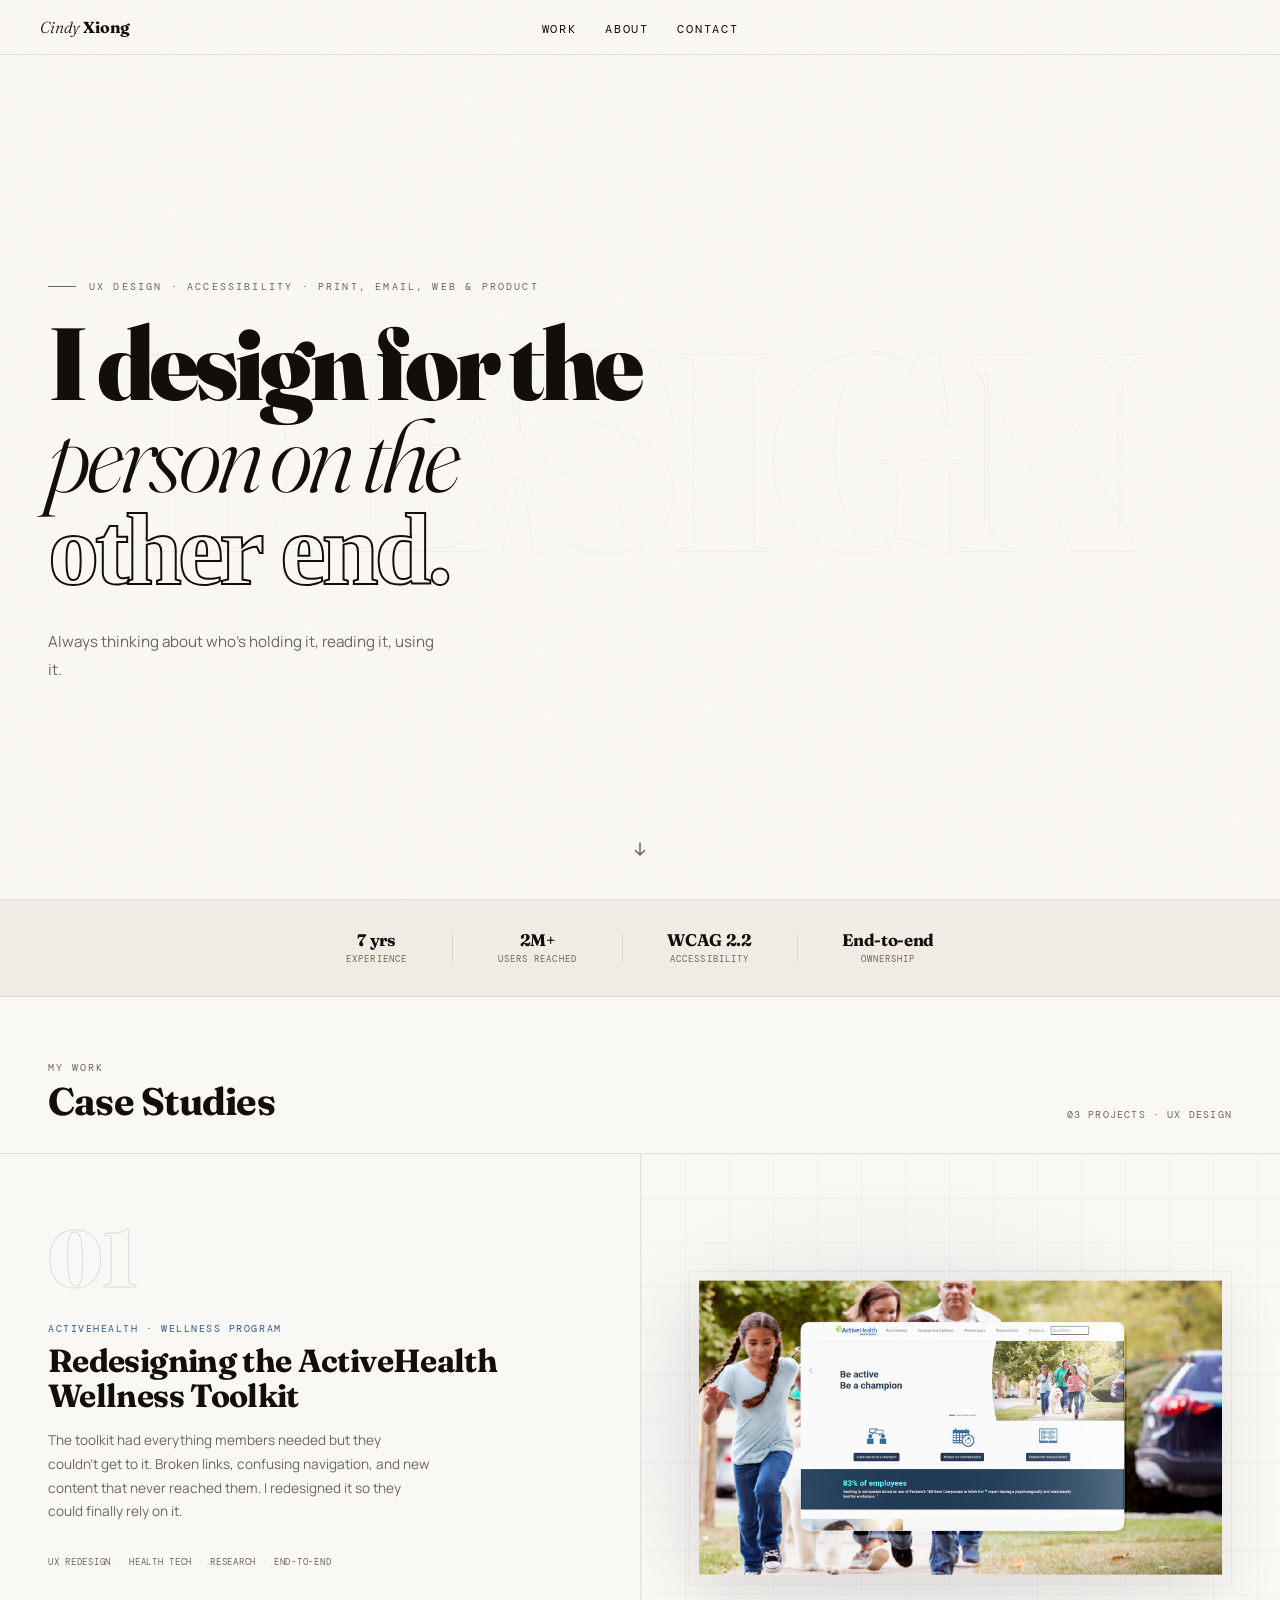
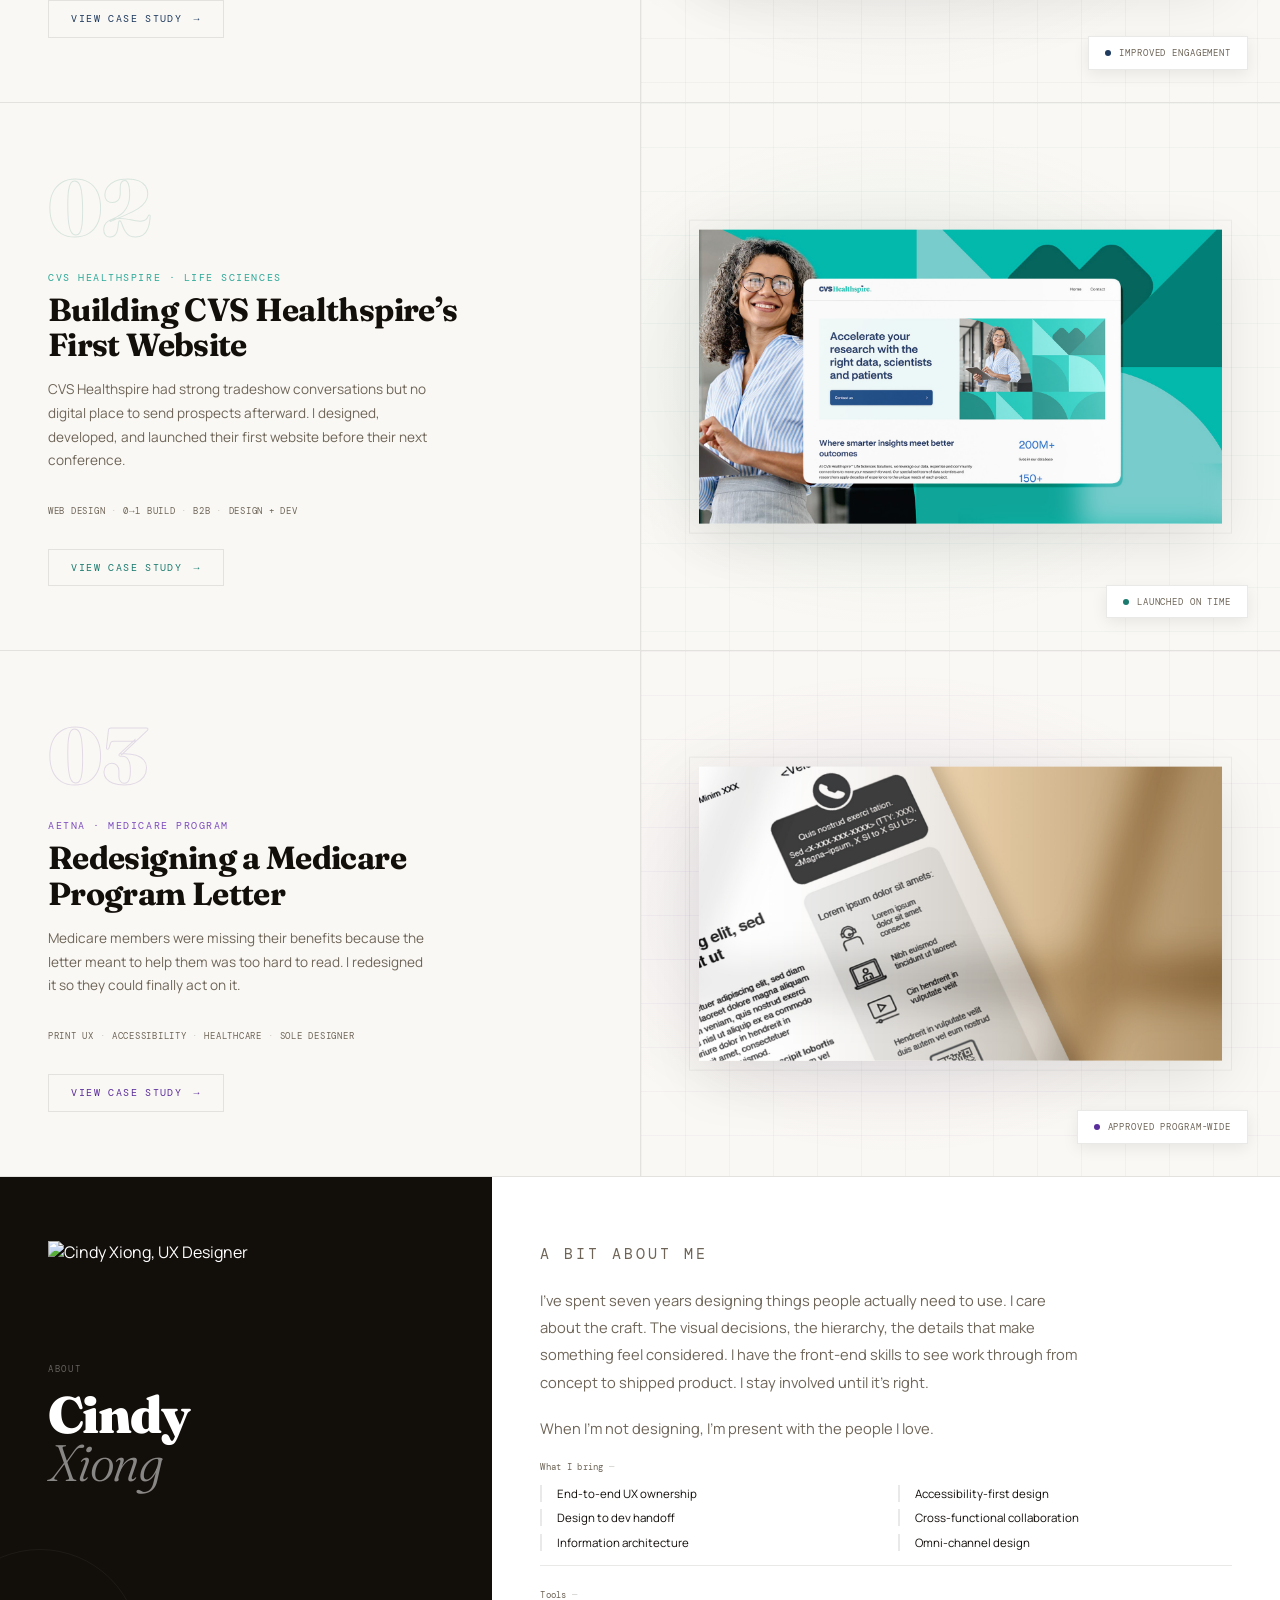
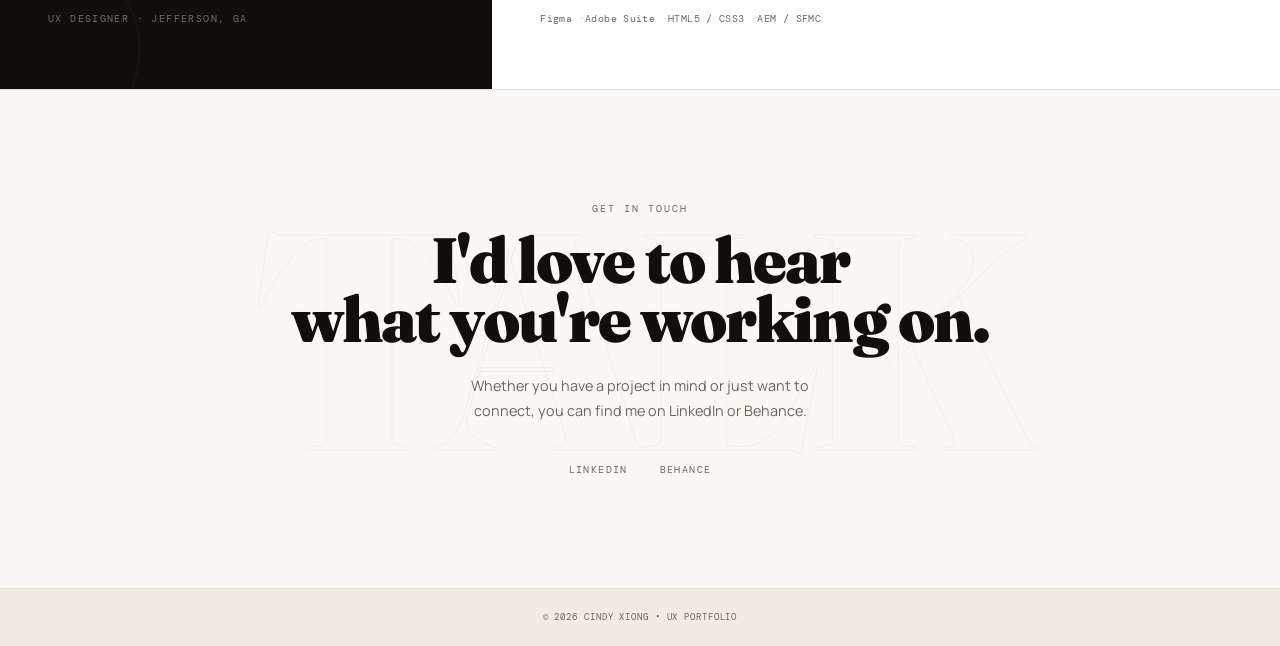
==== commit f299bfbb: "Merge and add scroll indicator and proof strip" ====
--- a/index.html
+++ b/index.html
@@ -9,9 +9,14 @@
 <meta property="og:description" content="Cindy Xiong is a UX Designer with 7+ years of experience across print, email, web, and digital product. View case studies in healthcare UX, web design, and accessibility.">
 <meta property="og:type" content="website">
 <meta property="og:url" content="https://cindyxiong.netlify.app/">
-<meta name="twitter:card" content="summary">
+<meta property="og:image" content="https://cindyxiong.netlify.app/images/og-image.png">
+<meta property="og:image:width" content="1200">
+<meta property="og:image:height" content="630">
+<meta property="og:image:alt" content="Cindy Xiong — UX Designer. Designing for the person on the other end.">
+<meta name="twitter:card" content="summary_large_image">
 <meta name="twitter:title" content="Cindy Xiong — UX Designer">
 <meta name="twitter:description" content="Cindy Xiong is a UX Designer with 7+ years of experience across print, email, web, and digital product. View case studies in healthcare UX, web design, and accessibility.">
+<meta name="twitter:image" content="https://cindyxiong.netlify.app/images/og-image.png">
 <link rel="canonical" href="https://cindyxiong.netlify.app/">
 <link rel="icon" type="image/svg+xml" href="[data-uri]">
 <link rel="preconnect" href="https://fonts.googleapis.com">
@@ -48,8 +53,6 @@
   </svg>
 </button>
 
-<div id="cur"></div>
-<div id="curR"></div>
 <div id="wipe"></div>
 <div id="bar"></div>
 <div class="orbs"><div class="orb" style="width:600px;height:600px;background:rgba(124,77,190,.07);top:-160px;left:-200px;animation:orb-float 20s ease-in-out infinite;"></div><div class="orb" style="width:500px;height:500px;background:rgba(43,168,152,.06);bottom:-120px;right:-160px;animation:orb-float 24s ease-in-out infinite -8s;"></div><div class="orb" style="width:400px;height:400px;background:rgba(30,58,95,.05);top:40%;left:50%;animation:orb-float 28s ease-in-out infinite -14s;"></div></div>
@@ -83,7 +86,7 @@
       <div class="line3 script">other end.</div>
     </h1>
     <div class="hero-bottom">
-      <p class="hero-desc">Print, email, web, and product. Always thinking about who’s holding it, reading it, using it.</p>
+      <p class="hero-desc">Always thinking about who’s holding it, reading it, using it.</p>
     </div>
   </div>
 
@@ -221,8 +224,8 @@
   </div>
   <div class="about-r">
     <p class="about-r-eyebrow">A bit about me</p>
-    <p>I’ve spent seven years designing things people actually need to use. Letters, platforms, and a lot in between.</p>
-    <p>I care about the craft. The visual decisions, the hierarchy, the details that make something feel considered. I have the front-end skills to see work through from concept to shipped product. I stay involved until it’s&nbsp;right.</p>
+    <p>I’ve spent seven years designing things people actually need to use. I care about the craft. The visual decisions, the hierarchy, the details that make something feel considered. I have the front-end skills to see work through from concept to shipped product. I stay involved until it’s&nbsp;right.</p>
+    <p>When I’m not designing, I’m present with the people I love.</p>
     <div class="skills-block">
       <span class="skills-lbl">What I bring</span>
       <div class="skills-list">
@@ -250,7 +253,7 @@
   <div class="contact-inner">
     <p class="contact-tag">Get in touch</p>
     <h2 class="contact-h">I'd love to hear<br>what you're working on.</h2>
-    <p class="contact-sub">Whether you have a project in mind or just want to connect, I’d love to hear from you.</p>
+    <p class="contact-sub">Whether you have a project in mind or just want to connect, you can find me on LinkedIn or Behance.</p>
     
     <div class="social-row">
       <a class="social-link" href="https://www.linkedin.com/in/cixiong/" target="_blank" rel="noopener noreferrer" aria-label="Visit Cindy's LinkedIn profile">LinkedIn</a>
@@ -308,15 +311,19 @@
       </div>
       <div class="bar-item">
         <span class="bar-lbl">Users</span>
-        <span class="bar-txt">Wellness champion members, the Account Managers (AM), and Product Manager (PM) who supported them.</span>
+        <span class="bar-txt">Wellness champion members, the Account Managers who supported them, and the Product Manager who kept resources current.</span>
       </div>
       <div class="bar-item">
         <span class="bar-lbl">Solution</span>
-        <span class="bar-txt">Rebuilt navigation, fixed content delivery, and gave members direct access to health resources.</span>
+        <span class="bar-txt">Rebuilt navigation, fixed content delivery, and gave members direct access to monthly health resources.</span>
+      </div>
+      <div class="bar-item">
+        <span class="bar-lbl">Solution for PM</span>
+        <span class="bar-txt">Moving resources onto the site eliminated the manual distribution chain. Members could find materials on their own, Account Managers stopped fielding requests, and the Product Manager had a system that ran without their involvement.</span>
       </div>
       <div class="bar-item">
         <span class="bar-lbl">Impact</span>
-        <span class="bar-txt">Members could rely on the site. AM had a reason to recommend it again. PMs no longer had to coordinate material delivery.</span>
+        <span class="bar-txt">Members had a reliable place to go. Account Managers had a reason to recommend it again. The Product Manager no longer had to coordinate material delivery.</span>
       </div>
   </div>
 </div>
@@ -333,7 +340,7 @@
     <div class="challenge-top-l">
       <p class="eyebrow"><span></span>The Challenge</p>
       <h2 class="block-h">Built to help.<br>Too broken to trust.</h2>
-      <p class="block-p">Members weren’t getting to the health resources because the site was hard to navigate. Links broke, and the visual design didn’t feel trustworthy enough to come back to. The site looked and functioned like a standalone landing page — no depth, no clear paths, and nowhere to go after the first scroll.</p>
+      <p class="block-p">Members weren’t getting to the health resources because the site was hard to navigate. Links broke, and the visual design didn’t feel trustworthy enough to come back to. The site looked and functioned like a standalone landing page. No depth, no clear paths, and nowhere to go after the first scroll.</p>
     </div>
     <div class="challenge-top-r">
       <div class="lb-preview-wrap lb-cover" onclick="lbOpen('lb-wellness-original')" role="button" aria-label="View original Wellness site — click to enlarge">
@@ -349,8 +356,8 @@
   <div class="challenge-cards-3">
     <div class="chal3">
       <div class="chal3-icon"><svg width="24" height="24" viewBox="0 0 24 24" fill="none" xmlns="http://www.w3.org/2000/svg" aria-hidden="true"><path d="M12 3L4 6.5v6.5C4 17.5 7.6 21 12 22c4.4-1 8-4.5 8-9V6.5L12 3z" stroke="currentColor" stroke-width="1.5" stroke-linejoin="round"/><path d="M9 12l2.5 2.5 4-4" stroke="currentColor" stroke-width="1.5" stroke-linecap="round" stroke-linejoin="round"/></svg></div>
-      <div class="chal3-t">The latest resources never made it</div>
-      <div class="chal3-d">Even when members arrived, they couldn’t find what they needed. Content was out of date and the latest resources hadn’t made it to the site yet.</div>
+      <div class="chal3-t">Stale content drove members away</div>
+      <div class="chal3-d">When members did arrive, nothing felt current. The most recent resources hadn’t been added in months, so there was no reason to come back and check again.</div>
     </div>
     <div class="chal3">
       <div class="chal3-icon"><svg width="24" height="24" viewBox="0 0 24 24" fill="none" xmlns="http://www.w3.org/2000/svg" aria-hidden="true"><circle cx="12" cy="12" r="9" stroke="currentColor" stroke-width="1.5"/><path d="M9 9l6 6M15 9l-6 6" stroke="currentColor" stroke-width="1.5" stroke-linecap="round"/></svg></div>
@@ -359,8 +366,8 @@
     </div>
     <div class="chal3">
       <div class="chal3-icon"><svg width="24" height="24" viewBox="0 0 24 24" fill="none" xmlns="http://www.w3.org/2000/svg" aria-hidden="true"><path d="M4 18l5-5 4 3 6-8" stroke="currentColor" stroke-width="1.5" stroke-linecap="round" stroke-linejoin="round"/><path d="M16 7h5v5" stroke="currentColor" stroke-width="1.5" stroke-linecap="round"/></svg></div>
-      <div class="chal3-t">New content never reached members</div>
-      <div class="chal3-d">The Product Manager was regularly uploading new health resources internally. None of it was reaching the people it was meant for.</div>
+      <div class="chal3-t">The content pipeline was broken</div>
+      <div class="chal3-d">The Product Manager was uploading new health resources regularly, but the process to get them onto the live site had stalled. Fresh work was piling up in a place no one could see.</div>
     </div>
   </div>
 </div>
@@ -405,7 +412,7 @@
   <line x1="262" y1="100" x2="265" y2="100" stroke="#1e3a5f" stroke-width="1"/>
   <line x1="262" y1="103" x2="265" y2="103" stroke="#1e3a5f" stroke-width="1"/>
   <text x="258" y="140" font-family="'DM Mono',monospace" font-size="8" fill="rgba(30,58,95,.7)" text-anchor="middle">Wireframes</text>
-  <text x="258" y="152" font-family="'DM Mono',monospace" font-size="7" fill="rgba(30,58,95,.4)" text-anchor="middle">Lo + Hi-fi</text>
+  <text x="258" y="152" font-family="'DM Mono',monospace" font-size="7" fill="rgba(30,58,95,.4)" text-anchor="middle">Mid + Hi-fi</text>
   <!-- Phase 4: Brand collab -->
   <circle cx="344" cy="105" r="22" fill="white" stroke="rgba(30,58,95,.25)" stroke-width="1.5"/>
   <circle cx="340" cy="105" r="8" fill="rgba(30,58,95,.08)" stroke="#1e3a5f" stroke-width="1.5"/>
@@ -429,7 +436,7 @@
   <!-- Steps as a clean flow list -->
   <text x="260" y="82" font-family="'DM Mono',monospace" font-size="13" fill="#1e3a5f" text-anchor="middle" font-weight="600">Research  →  IA + Flows  →  Wireframes</text>
   <text x="260" y="110" font-family="'DM Mono',monospace" font-size="13" fill="#1e3a5f" text-anchor="middle" font-weight="600">Brand collab  →  Delivered</text>
-  <text x="260" y="148" font-family="'DM Mono',monospace" font-size="10" fill="rgba(30,58,95,.35)" text-anchor="middle">PM + AMs · Site map · Lo + Hi-fi · Visual align · Live + tested</text>
+  <text x="260" y="148" font-family="'DM Mono',monospace" font-size="10" fill="rgba(30,58,95,.35)" text-anchor="middle">PM + AMs · Site map · Mid + Hi-fi · Visual align · Live + tested</text>
 </svg></div>
 
 </div>
@@ -437,7 +444,7 @@
   <div class="split-r">
     <p class="eyebrow"><span></span>Research</p>
     <h2 class="block-h">Two insights. One&nbsp;clear&nbsp;path.</h2>
-    <p class="block-p">The project started as a platform migration. One conversation with the PM changed that. They was manually sending materials to AMs to share to members. That became the real opportunity. Giving members direct access to content became part of the redesign.</p>
+    <p class="block-p">The project started as a platform migration. One conversation with the PM changed that. She was manually sending materials to AMs to forward to members. That became the real opportunity. Giving members direct access to content became part of the redesign.</p>
     <div class="insight-cards" style="margin-top: 2.5rem;">
       <div class="ins-card">
         <div class="ins-t" style="display:flex;align-items:center"><svg width="16" height="16" viewBox="0 0 16 16" fill="none" xmlns="http://www.w3.org/2000/svg" aria-hidden="true" style="display:inline-block;vertical-align:middle;margin-right:6px;flex-shrink:0"><path d="M8 1.5L2 4v4.5C2 12 4.8 14.5 8 15.2c3.2-.7 6-3.2 6-6.7V4L8 1.5z" stroke="currentColor" stroke-width="1.3"/><path d="M5.5 8l2 2 3-3" stroke="currentColor" stroke-width="1.3" stroke-linecap="round" stroke-linejoin="round"/></svg>Fix the foundation first</div>
@@ -536,7 +543,7 @@
       <div class="dec-list">
         <div class="dec-row">
           <div class="dec-num">01</div>
-          <div><div class="dec-t">Clear navigation categories</div><div class="dec-d">Members were getting lost because everything was lumped together. Four clear sections fixed that.</div></div>
+          <div><div class="dec-t">Clear navigation categories</div><div class="dec-d">Members were getting lost because everything was lumped together. Three clear sections fixed that.</div></div>
         </div>
         <div class="dec-row">
           <div class="dec-num">02</div>
@@ -550,13 +557,13 @@
     </div>
     <div>
       <div class="lb-preview-wrap lb-cover" onclick="lbOpen('lb-wellness-wf')" role="button" aria-label="View wireframes — click to enlarge" style="margin-top:0">
-        <img src="images/wellness-midfi-home.jpg" alt="Wellness Toolkit — mid-fi, home page">
+        <img src="images/wellness-hifi-home.png" alt="Wellness Toolkit — mid-fi, home page">
         <div class="lb-click-cue" aria-hidden="true">
           <svg viewBox="0 0 24 24"><path d="M15 3h6v6h-2V5h-4V3zM3 15v6h6v-2H5v-4H3zm12 6h6v-6h-2v4h-4v2zM3 9V3h6v2H5v4H3z"/></svg>
           Click to enlarge
         </div>
       </div>
-      <p class="cell-img-cap">Mid-fi → hi-fi · 5 pages · click to explore</p>
+      <p class="cell-img-cap">Mid-fi → Hi-fi · 5 pages · click to explore</p>
     </div>
   </div>
 </div>
@@ -575,8 +582,8 @@
 <div class="final-grid">
   <div class="fg-cell">
     <p class="eyebrow"><span></span>Testing &amp; Iteration</p>
-    <h2 class="block-h">The conversation fix.</h2>
-    <p class="block-p" style="font-size:.86rem;color:var(--muted);line-height:1.75;margin-top:.8rem">Testing surfaced one issue. Members were confused by the new content that fell outside the regular monthly update. The fix was a communication strategy. Account Managers explained new sections on their weekly calls and a one-time ‘What’s New’ email introduced the change to members.</p>
+    <h2 class="block-h">The fix wasn't a redesign.<br>It was a&nbsp;conversation.</h2>
+    <p class="block-p" style="color:var(--muted);line-height:1.75;margin-top:.8rem">Testing surfaced one issue. Members were confused by content that fell outside the regular monthly update. The fix was a communication strategy, not a redesign. Account Managers explained new sections on their weekly calls and a one-time ‘What’s New’ email introduced the change to members.</p>
     <div class="svg-vis">
 <div class="wl-usability-vis-desktop"><svg viewBox="0 0 520 200" preserveAspectRatio="xMidYMid meet" fill="none" xmlns="http://www.w3.org/2000/svg">
   <rect width="520" height="200" fill="#f4f6fb"/>
@@ -606,7 +613,7 @@
   <rect x="204" y="106" width="290" height="44" rx="2" fill="white" stroke="rgba(30,58,95,.12)" stroke-width="1"/>
   <text x="214" y="124" font-family="'Manrope',sans-serif" font-size="10" fill="#1e3a5f" font-weight="700">"What's New" email</text>
   <text x="214" y="140" font-family="'DM Mono',monospace" font-size="8.5" fill="rgba(30,58,95,.6)">Sent to members on each update</text>
-  <text x="204" y="182" font-family="'DM Mono',monospace" font-size="7.5" fill="rgba(30,58,95,.4)">Fix was a comms strategy</text>
+  <text x="204" y="182" font-family="'DM Mono',monospace" font-size="7.5" fill="rgba(30,58,95,.4)">Fix was a comms strategy, not a redesign</text>
 </svg></div><div class="wl-usability-vis-mobile"><svg viewBox="0 0 520 400" preserveAspectRatio="xMidYMid meet" fill="none" xmlns="http://www.w3.org/2000/svg">
   <rect width="520" height="400" fill="#f4f6fb"/>
   <text x="12" y="14" font-family="'DM Mono',monospace" font-size="7.5" fill="rgba(30,58,95,.5)" letter-spacing="1.5">USABILITY TESTING · PM, AMs + PILOT MEMBERS</text>
@@ -631,16 +638,16 @@
   <rect x="22" y="302" width="476" height="52" rx="2" fill="white" stroke="rgba(30,58,95,.12)" stroke-width="1"/>
   <text x="260" y="324" font-family="'Manrope',sans-serif" font-size="13" fill="#1e3a5f" font-weight="700" text-anchor="middle">"What's New" email</text>
   <text x="260" y="342" font-family="'DM Mono',monospace" font-size="12" fill="rgba(30,58,95,.6)" text-anchor="middle">Sent to members on each update</text>
-  <text x="260" y="374" font-family="'DM Mono',monospace" font-size="10" fill="rgba(30,58,95,.4)" text-anchor="middle">Fix was a comms strategy</text>
+  <text x="260" y="374" font-family="'DM Mono',monospace" font-size="10" fill="rgba(30,58,95,.4)" text-anchor="middle">Fix was a comms strategy, not a redesign</text>
 </svg></div>
-<p class="cell-img-cap" style="padding-left:calc(12/520*100%)">Testing revealed one gap · solved with a comm plan</p>
+<p class="cell-img-cap" style="padding-left:calc(12/520*100%)">Testing revealed one gap · solved with a comm plan, not a redesign</p>
 </div>
   </div>
   <div class="fg-cell">
     <p class="eyebrow"><span></span>Final Solution</p>
     <h2 class="block-h">A site members could<br>actually&nbsp;depend&nbsp;on.</h2>
-    <p class="block-p" style="font-size:.86rem;color:var(--muted);line-height:1.75;margin-top:.8rem">The redesigned toolkit gave members a platform they could rely on. Clear navigation, content within reach, and a consistent call to action to reach their Account Manager on every page.</p>
-    <div class="lb-preview-wrap lb-contain" style="margin-top:2rem" onclick="lbOpen('lb-wellness-final')" role="button" aria-label="View final Wellness Toolkit design — click to enlarge">
+    <p class="block-p" style="color:var(--muted);line-height:1.75;margin-top:.8rem">The redesigned toolkit gave members a platform they could rely on. Clear navigation, content within reach, and a consistent call to action to reach their Account Manager on every page.</p>
+    <div class="lb-preview-wrap lb-contain" style="margin-top:2rem;background:transparent;box-shadow:none;" onclick="lbOpen('lb-wellness-final')" role="button" aria-label="View final Wellness Toolkit design — click to enlarge">
       <img src="images/wellness-final-toolkit.png" alt="ActiveHealth Wellness Toolkit — final redesigned site">
       <div class="lb-click-cue" aria-hidden="true">
         <svg viewBox="0 0 24 24"><path d="M15 3h6v6h-2V5h-4V3zM3 15v6h6v-2H5v-4H3zm12 6h6v-6h-2v4h-4v2zM3 9V3h6v2H5v4H3z"/></svg>
@@ -1094,13 +1101,13 @@
 design before
 it got built.</h2>
     <div class="lb-preview-wrap lb-cover" onclick="lbOpen('lb-cvs-wf')" role="button" aria-label="View CVS wireframes — click to enlarge" style="margin-top:0">
-      <img src="images/cvs-hifi-home-desktop.jpg" alt="CVS Healthspire — mid-fi wireframes">
+      <img src="images/cvs-hifi-home-desktop.jpg" alt="CVS Healthspire — hi-fi wireframes">
       <div class="lb-click-cue" aria-hidden="true">
         <svg viewBox="0 0 24 24"><path d="M15 3h6v6h-2V5h-4V3zM3 15v6h6v-2H5v-4H3zm12 6h6v-6h-2v4h-4v2zM3 9V3h6v2H5v4H3z"/></svg>
         Click to enlarge
       </div>
     </div>
-    <p class="cell-img-cap">Mid-fi → hi-fi · homepage &amp; contact, desktop &amp; mobile</p>
+    <p class="cell-img-cap">Mid-fi → Hi-fi · 3 pages · click to explore</p>
   </div>
 </div>
 
@@ -1120,7 +1127,7 @@
   <div class="fg-cell">
     <p class="eyebrow"><span></span>Iteration</p>
     <h2 class="block-h">One round of feedback<br>that made it&nbsp;its own.</h2>
-    <p class="block-p" style="font-size:.86rem;color:var(--muted);line-height:1.75;margin-top:.8rem">The first round leaned too hard on the CVS parent brand. Stakeholders wanted Healthspire to feel connected but distinct. Introducing the Healthspire teal in the second round gave the site its own identity without losing the CVS connection. Some components had locked styles that couldn’t take the new brand colors in time for launch. I flagged it early so we designed around those constraints cleanly rather than shipping something we’d have to fix later.</p>
+    <p class="block-p" style="color:var(--muted);line-height:1.75;margin-top:.8rem">The first round leaned too hard on the CVS parent brand. Stakeholders wanted Healthspire to feel connected but distinct. Introducing the Healthspire teal in the second round gave the site its own identity without losing the CVS connection. Some components had locked styles that couldn’t take the new brand colors in time for launch. I flagged it early so we designed around those constraints cleanly rather than shipping something we’d have to fix later.</p>
     <div class="svg-vis">
 <div class="cvs-stakeholder-vis-desktop"><svg viewBox="0 0 520 190" preserveAspectRatio="xMidYMid meet" fill="none" xmlns="http://www.w3.org/2000/svg">
   <rect width="520" height="190" fill="#f5faf9"/>
@@ -1182,8 +1189,8 @@
   <div class="fg-cell">
     <p class="eyebrow"><span></span>Final Solution</p>
     <h2 class="block-h">A professional digital<br>home, launched on&nbsp;time.</h2>
-    <p class="block-p" style="font-size:.86rem;color:var(--muted);line-height:1.75;margin-top:.8rem">The site launched before the next conference. The sales team finally had a CVS Healthspire site to point prospects to. They had a place to follow up, learn more, and reach out to the right person.</p>
-    <div class="lb-preview-wrap lb-contain" style="margin-top:2rem" onclick="lbOpen('lb-cvs-final')" role="button" aria-label="View CVS Healthspire final website — click to enlarge">
+    <p class="block-p" style="color:var(--muted);line-height:1.75;margin-top:.8rem">The site launched before the next conference. The sales team finally had a CVS Healthspire site to point prospects to. They had a place to follow up, learn more, and reach out to the right person.</p>
+    <div class="lb-preview-wrap lb-contain" style="margin-top:2rem;background:transparent;box-shadow:none;" onclick="lbOpen('lb-cvs-final')" role="button" aria-label="View CVS Healthspire final website — click to enlarge">
       <img src="images/cvs-final-website.png" alt="CVS Healthspire — final website design">
       <div class="lb-click-cue" aria-hidden="true">
         <svg viewBox="0 0 24 24"><path d="M15 3h6v6h-2V5h-4V3zM3 15v6h6v-2H5v-4H3zm12 6h6v-6h-2v4h-4v2zM3 9V3h6v2H5v4H3z"/></svg>
@@ -1330,7 +1337,7 @@
 <!-- PROBLEM + RESEARCH -->
 <div class="split-section">
   <div class="split-l">
-    <p class="eyebrow"><span></span>The Problem</p>
+    <p class="eyebrow"><span></span>The Challenge</p>
     <h2 class="block-h">The letter wasn't<br>working for its readers.</h2>
     <p class="block-p">Medicare members were calling support just to find a phone number buried in their letter. The type was too small for a 65+ audience, nothing had visual priority, and the one thing they needed to act on was the hardest thing to find.</p>
     <div class="svg-vis">
@@ -1628,7 +1635,7 @@
   <div class="fg-cell">
     <p class="eyebrow"><span></span>Iteration</p>
     <h2 class="block-h">One round of feedback,<br>thoughtfully&nbsp;addressed.</h2>
-    <p class="block-p" style="font-size:.86rem;color:var(--muted);line-height:1.75;margin-top:.8rem">Stakeholders wanted imagery back. Photos felt warm but didn’t add meaning for someone scanning their benefits. I brought in thematic icons instead. Warmth without losing the clarity we’d built.</p>
+    <p class="block-p" style="color:var(--muted);line-height:1.75;margin-top:.8rem">Stakeholders wanted imagery back. Photos felt warm but didn’t add meaning for someone scanning their benefits. I brought in thematic icons instead. Warmth without losing the clarity we’d built.</p>
     <div class="svg-vis">
 <div class="iteration-vis-desktop"><svg viewBox="0 0 520 180" preserveAspectRatio="xMidYMid meet" fill="none" xmlns="http://www.w3.org/2000/svg">
   <defs>
@@ -1705,8 +1712,8 @@
   <div class="fg-cell">
     <p class="eyebrow"><span></span>Final Solution</p>
     <h2 class="block-h">Approved across<br>the whole program.</h2>
-    <p class="block-p" style="font-size:.86rem;color:var(--muted);line-height:1.75;margin-top:.8rem">What started as a Medicare letter ended up reshaping how the whole program communicates with members.</p>
-    <div class="lb-preview-wrap lb-contain" style="margin-top:2rem" onclick="lbOpen('lb-aetna-final')" role="button" aria-label="View final Aetna letter design — click to enlarge">
+    <p class="block-p" style="color:var(--muted);line-height:1.75;margin-top:.8rem">What started as a Medicare letter ended up reshaping how the whole program communicates with members.</p>
+    <div class="lb-preview-wrap lb-contain" style="margin-top:2rem;background:transparent;box-shadow:none;" onclick="lbOpen('lb-aetna-final')" role="button" aria-label="View final Aetna letter design — click to enlarge">
       <img src="images/aetna-final-letter.png" alt="Aetna Medicare letter — final redesigned version">
       <div class="lb-click-cue" aria-hidden="true">
         <svg viewBox="0 0 24 24"><path d="M15 3h6v6h-2V5h-4V3zM3 15v6h6v-2H5v-4H3zm12 6h6v-6h-2v4h-4v2zM3 9V3h6v2H5v4H3z"/></svg>
@@ -1811,14 +1818,14 @@
 <div class="lb-overlay" id="lb-wellness-wf" role="dialog" aria-modal="true" aria-label="Wellness Toolkit wireframes" onclick="lbBgClose(event,'lb-wellness-wf')">
   <div class="lb-top-bar">
     <div class="lb-toggle-row">
-      <button class="lb-toggle-btn on"  id="lb-wellness-wf-btn-midfi" onclick="lbToggle('lb-wellness-wf','midfi',event)">Mid-fi</button>
-      <button class="lb-toggle-btn off" id="lb-wellness-wf-btn-hifi" onclick="lbToggle('lb-wellness-wf','hifi',event)">Hi-fi</button>
+      <button class="lb-toggle-btn on"  id="lb-wellness-wf-btn-hifi" onclick="lbToggle('lb-wellness-wf','hifi',event)">Hi-fi</button>
+      <button class="lb-toggle-btn off" id="lb-wellness-wf-btn-midfi" onclick="lbToggle('lb-wellness-wf','midfi',event)">Mid-fi</button>
     </div>
     <button class="lb-close-btn" onclick="lbClose('lb-wellness-wf')">✕ Close</button>
   </div>
   <div class="lb-content">
     <!-- MID-FI PANEL -->
-    <div class="lb-panel active" id="lb-wellness-wf-midfi">
+    <div class="lb-panel" id="lb-wellness-wf-midfi">
       <div class="lb-img-grid">
         <div class="lb-card">
           <div class="lb-card-img-wrap"><img src="images/wellness-midfi-home.jpg" alt="Mid-fi — Home page"></div>
@@ -1843,7 +1850,7 @@
       </div>
     </div>
     <!-- HI-FI PANEL -->
-    <div class="lb-panel" id="lb-wellness-wf-hifi">
+    <div class="lb-panel active" id="lb-wellness-wf-hifi">
       <div class="lb-img-grid">
         <div class="lb-card">
           <div class="lb-card-img-wrap"><img src="images/wellness-hifi-home.png" alt="Hi-fi — Home page"></div>
@@ -1889,93 +1896,75 @@
 <div class="lb-overlay" id="lb-cvs-wf" role="dialog" aria-modal="true" aria-label="CVS Healthspire wireframes" onclick="lbBgClose(event,'lb-cvs-wf')">
   <div class="lb-top-bar">
     <div class="lb-toggle-row">
-      <button class="lb-toggle-btn on"  id="lb-cvs-wf-btn-midfi" onclick="lbToggle('lb-cvs-wf','midfi',event)">Mid-fi</button>
-      <button class="lb-toggle-btn off" id="lb-cvs-wf-btn-hifi"  onclick="lbToggle('lb-cvs-wf','hifi',event)">Hi-fi</button>
+      <button class="lb-toggle-btn on"  id="lb-cvs-wf-btn-hifi"  onclick="lbToggle('lb-cvs-wf','hifi',event)">Hi-fi</button>
+      <button class="lb-toggle-btn off" id="lb-cvs-wf-btn-midfi" onclick="lbToggle('lb-cvs-wf','midfi',event)">Mid-fi</button>
     </div>
     <button class="lb-close-btn" onclick="lbClose('lb-cvs-wf')">✕ Close</button>
   </div>
   <div class="lb-content">
     <!-- MID-FI PANEL -->
-    <div class="lb-panel active" id="lb-cvs-wf-midfi">
-      <div class="lb-page-group">
-        <div class="lb-page-label">Homepage</div>
-        <div class="lb-pair">
-          <div class="lb-card">
-            <div class="lb-card-img-wrap"><img src="images/cvs-midfi-home-desktop.jpg" alt="Mid-fi — Homepage desktop"></div>
-            <div class="lb-card-label"><span class="lb-device-pill d">Desktop</span><span>1440px</span></div>
-          </div>
-          <div class="lb-card">
-            <div class="lb-card-img-wrap"><img src="images/cvs-midfi-home-mobile.jpg" alt="Mid-fi — Homepage mobile"></div>
-            <div class="lb-card-label"><span class="lb-device-pill m">Mobile</span><span>375px</span></div>
-          </div>
-        </div>
-      </div>
-      <div class="lb-page-group">
-        <div class="lb-page-label">Contact</div>
-        <div class="lb-pair">
-          <div class="lb-card">
-            <div class="lb-card-img-wrap"><img src="images/cvs-midfi-contact-desktop.jpg" alt="Mid-fi — Contact desktop"></div>
-            <div class="lb-card-label"><span class="lb-device-pill d">Desktop</span><span>1440px</span></div>
-          </div>
-          <div class="lb-card">
-            <div class="lb-card-img-wrap"><img src="images/cvs-midfi-contact-mobile.jpg" alt="Mid-fi — Contact mobile"></div>
-            <div class="lb-card-label"><span class="lb-device-pill m">Mobile</span><span>375px</span></div>
-          </div>
-        </div>
-      </div>
-      <div class="lb-page-group">
-        <div class="lb-page-label">Thank You</div>
-        <div class="lb-pair">
-          <div class="lb-card">
-            <div class="lb-card-img-wrap"><img src="images/cvs-midfi-thankyou-desktop.jpg" alt="Mid-fi — Thank You desktop"></div>
-            <div class="lb-card-label"><span class="lb-device-pill d">Desktop</span><span>1440px</span></div>
-          </div>
-          <div class="lb-card">
-            <div class="lb-card-img-wrap"><img src="images/cvs-midfi-thankyou-mobile.jpg" alt="Mid-fi — Thank You mobile"></div>
-            <div class="lb-card-label"><span class="lb-device-pill m">Mobile</span><span>375px</span></div>
-          </div>
+    <div class="lb-panel" id="lb-cvs-wf-midfi">
+      <div class="lb-section-label">Desktop views · 1440px</div>
+      <div class="lb-desktop-stack">
+        <div class="lb-card">
+          <div class="lb-card-img-wrap"><img src="images/cvs-midfi-home-desktop.jpg" alt="Mid-fi — Homepage desktop"></div>
+          <div class="lb-card-label"><span class="lb-device-pill d">Homepage</span><span>Desktop</span></div>
+        </div>
+        <div class="lb-card">
+          <div class="lb-card-img-wrap"><img src="images/cvs-midfi-contact-desktop.jpg" alt="Mid-fi — Contact desktop"></div>
+          <div class="lb-card-label"><span class="lb-device-pill d">Contact</span><span>Desktop</span></div>
+        </div>
+        <div class="lb-card">
+          <div class="lb-card-img-wrap"><img src="images/cvs-midfi-thankyou-desktop.jpg" alt="Mid-fi — Thank You desktop"></div>
+          <div class="lb-card-label"><span class="lb-device-pill d">Thank You</span><span>Desktop</span></div>
+        </div>
+      </div>
+      <div class="lb-section-label">Mobile views · 375px</div>
+      <div class="lb-mobile-row">
+        <div class="lb-card">
+          <div class="lb-card-img-wrap"><img src="images/cvs-midfi-home-mobile.jpg" alt="Mid-fi — Homepage mobile"></div>
+          <div class="lb-card-label"><span class="lb-device-pill m">Homepage</span><span>Mobile</span></div>
+        </div>
+        <div class="lb-card">
+          <div class="lb-card-img-wrap"><img src="images/cvs-midfi-contact-mobile.jpg" alt="Mid-fi — Contact mobile"></div>
+          <div class="lb-card-label"><span class="lb-device-pill m">Contact</span><span>Mobile</span></div>
+        </div>
+        <div class="lb-card">
+          <div class="lb-card-img-wrap"><img src="images/cvs-midfi-thankyou-mobile.jpg" alt="Mid-fi — Thank You mobile"></div>
+          <div class="lb-card-label"><span class="lb-device-pill m">Thank You</span><span>Mobile</span></div>
         </div>
       </div>
     </div>
     <!-- HI-FI PANEL -->
-    <div class="lb-panel" id="lb-cvs-wf-hifi">
-      <div class="lb-page-group">
-        <div class="lb-page-label">Homepage</div>
-        <div class="lb-pair">
-          <div class="lb-card">
-            <div class="lb-card-img-wrap"><img src="images/cvs-hifi-home-desktop.jpg" alt="Hi-fi — Homepage desktop"></div>
-            <div class="lb-card-label"><span class="lb-device-pill d">Desktop</span><span>1440px</span></div>
-          </div>
-          <div class="lb-card">
-            <div class="lb-card-img-wrap"><img src="images/cvs-hifi-home-mobile.jpg" alt="Hi-fi — Homepage mobile"></div>
-            <div class="lb-card-label"><span class="lb-device-pill m">Mobile</span><span>375px</span></div>
-          </div>
-        </div>
-      </div>
-      <div class="lb-page-group">
-        <div class="lb-page-label">Contact</div>
-        <div class="lb-pair">
-          <div class="lb-card">
-            <div class="lb-card-img-wrap"><img src="images/cvs-hifi-contact-desktop.png" alt="Hi-fi — Contact desktop"></div>
-            <div class="lb-card-label"><span class="lb-device-pill d">Desktop</span><span>1440px</span></div>
-          </div>
-          <div class="lb-card">
-            <div class="lb-card-img-wrap"><img src="images/cvs-hifi-contact-mobile.png" alt="Hi-fi — Contact mobile"></div>
-            <div class="lb-card-label"><span class="lb-device-pill m">Mobile</span><span>375px</span></div>
-          </div>
-        </div>
-      </div>
-      <div class="lb-page-group">
-        <div class="lb-page-label">Thank You</div>
-        <div class="lb-pair">
-          <div class="lb-card">
-            <div class="lb-card-img-wrap"><img src="images/cvs-hifi-thankyou-desktop.png" alt="Hi-fi — Thank You desktop"></div>
-            <div class="lb-card-label"><span class="lb-device-pill d">Desktop</span><span>1440px</span></div>
-          </div>
-          <div class="lb-card">
-            <div class="lb-card-img-wrap"><img src="images/cvs-hifi-thankyou-mobile.png" alt="Hi-fi — Thank You mobile"></div>
-            <div class="lb-card-label"><span class="lb-device-pill m">Mobile</span><span>375px</span></div>
-          </div>
+    <div class="lb-panel active" id="lb-cvs-wf-hifi">
+      <div class="lb-section-label">Desktop views · 1440px</div>
+      <div class="lb-desktop-stack">
+        <div class="lb-card">
+          <div class="lb-card-img-wrap"><img src="images/cvs-hifi-home-desktop.jpg" alt="Hi-fi — Homepage desktop"></div>
+          <div class="lb-card-label"><span class="lb-device-pill d">Homepage</span><span>Desktop</span></div>
+        </div>
+        <div class="lb-card">
+          <div class="lb-card-img-wrap"><img src="images/cvs-hifi-contact-desktop.png" alt="Hi-fi — Contact desktop"></div>
+          <div class="lb-card-label"><span class="lb-device-pill d">Contact</span><span>Desktop</span></div>
+        </div>
+        <div class="lb-card">
+          <div class="lb-card-img-wrap"><img src="images/cvs-hifi-thankyou-desktop.png" alt="Hi-fi — Thank You desktop"></div>
+          <div class="lb-card-label"><span class="lb-device-pill d">Thank You</span><span>Desktop</span></div>
+        </div>
+      </div>
+      <div class="lb-section-label">Mobile views · 375px</div>
+      <div class="lb-mobile-row">
+        <div class="lb-card">
+          <div class="lb-card-img-wrap"><img src="images/cvs-hifi-home-mobile.jpg" alt="Hi-fi — Homepage mobile"></div>
+          <div class="lb-card-label"><span class="lb-device-pill m">Homepage</span><span>Mobile</span></div>
+        </div>
+        <div class="lb-card">
+          <div class="lb-card-img-wrap"><img src="images/cvs-hifi-contact-mobile.png" alt="Hi-fi — Contact mobile"></div>
+          <div class="lb-card-label"><span class="lb-device-pill m">Contact</span><span>Mobile</span></div>
+        </div>
+        <div class="lb-card">
+          <div class="lb-card-img-wrap"><img src="images/cvs-hifi-thankyou-mobile.png" alt="Hi-fi — Thank You mobile"></div>
+          <div class="lb-card-label"><span class="lb-device-pill m">Thank You</span><span>Mobile</span></div>
         </div>
       </div>
     </div>
@@ -2057,7 +2046,7 @@
   </div>
   <div class="lb-content">
     <div class="lb-card">
-      <div class="lb-card-img-wrap"><img src="images/aetna-final-redesign.png" alt="Aetna Medicare letter — final redesigned version"></div>
+      <div class="lb-card-img-wrap"><img src="images/aetna-final-letter.png" alt="Aetna Medicare letter — final redesigned version"></div>
     </div>
   </div>
   <p class="lb-esc-hint">Press ESC or click outside to close</p>
--- a/style.css
+++ b/style.css
@@ -46,20 +46,6 @@
   background-image: url("data:image/svg+xml,%3Csvg viewBox='0 0 512 512' xmlns='http://www.w3.org/2000/svg'%3E%3Cfilter id='g'%3E%3CfeTurbulence type='fractalNoise' baseFrequency='0.75' numOctaves='4' stitchTiles='stitch'/%3E%3C/filter%3E%3Crect width='100%25' height='100%25' filter='url(%23g)' opacity='0.04'/%3E%3C/svg%3E");
   opacity: 0.5; mix-blend-mode: multiply;
 }
-
-/* cursor — hidden, restored to default */
-#cur, #curR { display: none !important; }
-#cur-DISABLED, #curR-DISABLED {
-  position: fixed; top: 0; left: 0;
-  border-radius: 50%; pointer-events: none;
-  transform: translate(-50%, -50%);
-  z-index: 9999;
-  transition: width 0.15s, height 0.15s;
-}
-#cur  { width: 10px; height: 10px; mix-blend-mode: multiply; }
-#curR { width: 38px; height: 38px; border: 1.5px solid; opacity: 0.25; z-index: 9997; }
-
-
 
 /* orbs */
 .orbs {
@@ -1229,7 +1215,6 @@
 /* ── CURSOR: pointer devices only (WCAG 2.5.3) ── */
 @media (pointer: coarse) {
   body { cursor: auto !important; }
-  #cur, #curR { display: none !important; }
 }
 
 
@@ -1463,36 +1448,45 @@
 .lb-content { width: 100%; max-width: 1000px; }
 .lb-panel { display: none; }
 .lb-panel.active { display: block; }
-.lb-page-group { margin-bottom: 28px; }
-.lb-page-label {
-  font-family: var(--mono, 'DM Mono', monospace);
-  font-size: 0.6rem; font-weight: 700;
-  letter-spacing: 0.12em; text-transform: uppercase;
-  color: rgba(255,255,255,0.65);
-  margin-bottom: 12px; margin-top: 4px;
-  display: flex; align-items: center; gap: 10px;
-}
-.lb-page-label::after {
-  content: ''; flex: 1; height: 1px;
-  background: rgba(255,255,255,0.1);
-}
-.lb-pair {
-  display: grid; grid-template-columns: 1fr 320px;
-  gap: 12px; align-items: start;
-}
 .lb-three-col {
   display: grid; grid-template-columns: repeat(3,1fr);
   gap: 14px; align-items: start;
 }
 .lb-img-grid {
-  display: grid; grid-template-columns: repeat(2,1fr);
+  column-count: 2; column-gap: 14px;
+}
+.lb-img-grid .lb-card {
+  break-inside: avoid;
+  margin-bottom: 14px;
+  display: flex; flex-direction: column; width: 100%;
+}
+.lb-img-grid .lb-grid-full { column-span: all; }
+
+/* New CVS lightbox layout — desktop stacked, mobile side-by-side */
+.lb-desktop-stack {
+  display: flex; flex-direction: column; gap: 16px;
+  margin-bottom: 8px;
+}
+.lb-mobile-row {
+  display: grid; grid-template-columns: repeat(3, 1fr);
   gap: 14px; align-items: start;
 }
-.lb-img-grid .lb-grid-full { grid-column: 1 / -1; }
+.lb-section-label {
+  font-family: var(--mono, 'DM Mono', monospace);
+  font-size: 0.65rem; letter-spacing: 0.15em;
+  text-transform: uppercase; color: rgba(255,255,255,0.55);
+  padding: 20px 0 12px;
+  border-bottom: 1px solid rgba(255,255,255,0.1);
+  margin-bottom: 16px;
+}
+.lb-section-label:first-child { padding-top: 0; }
+
 @media (max-width: 700px) {
-  .lb-pair { grid-template-columns: 1fr; }
+  .lb-mobile-row { grid-template-columns: 1fr; max-width: 420px; margin: 0 auto; }
+}
+@media (max-width: 700px) {
   .lb-three-col { grid-template-columns: 1fr; max-width: 420px; margin: 0 auto; }
-  .lb-img-grid { grid-template-columns: 1fr; }
+  .lb-img-grid { column-count: 1; }
   .lb-toggle-btn { padding: 5px 12px; font-size: 0.55rem; }
 }
 .lb-card {
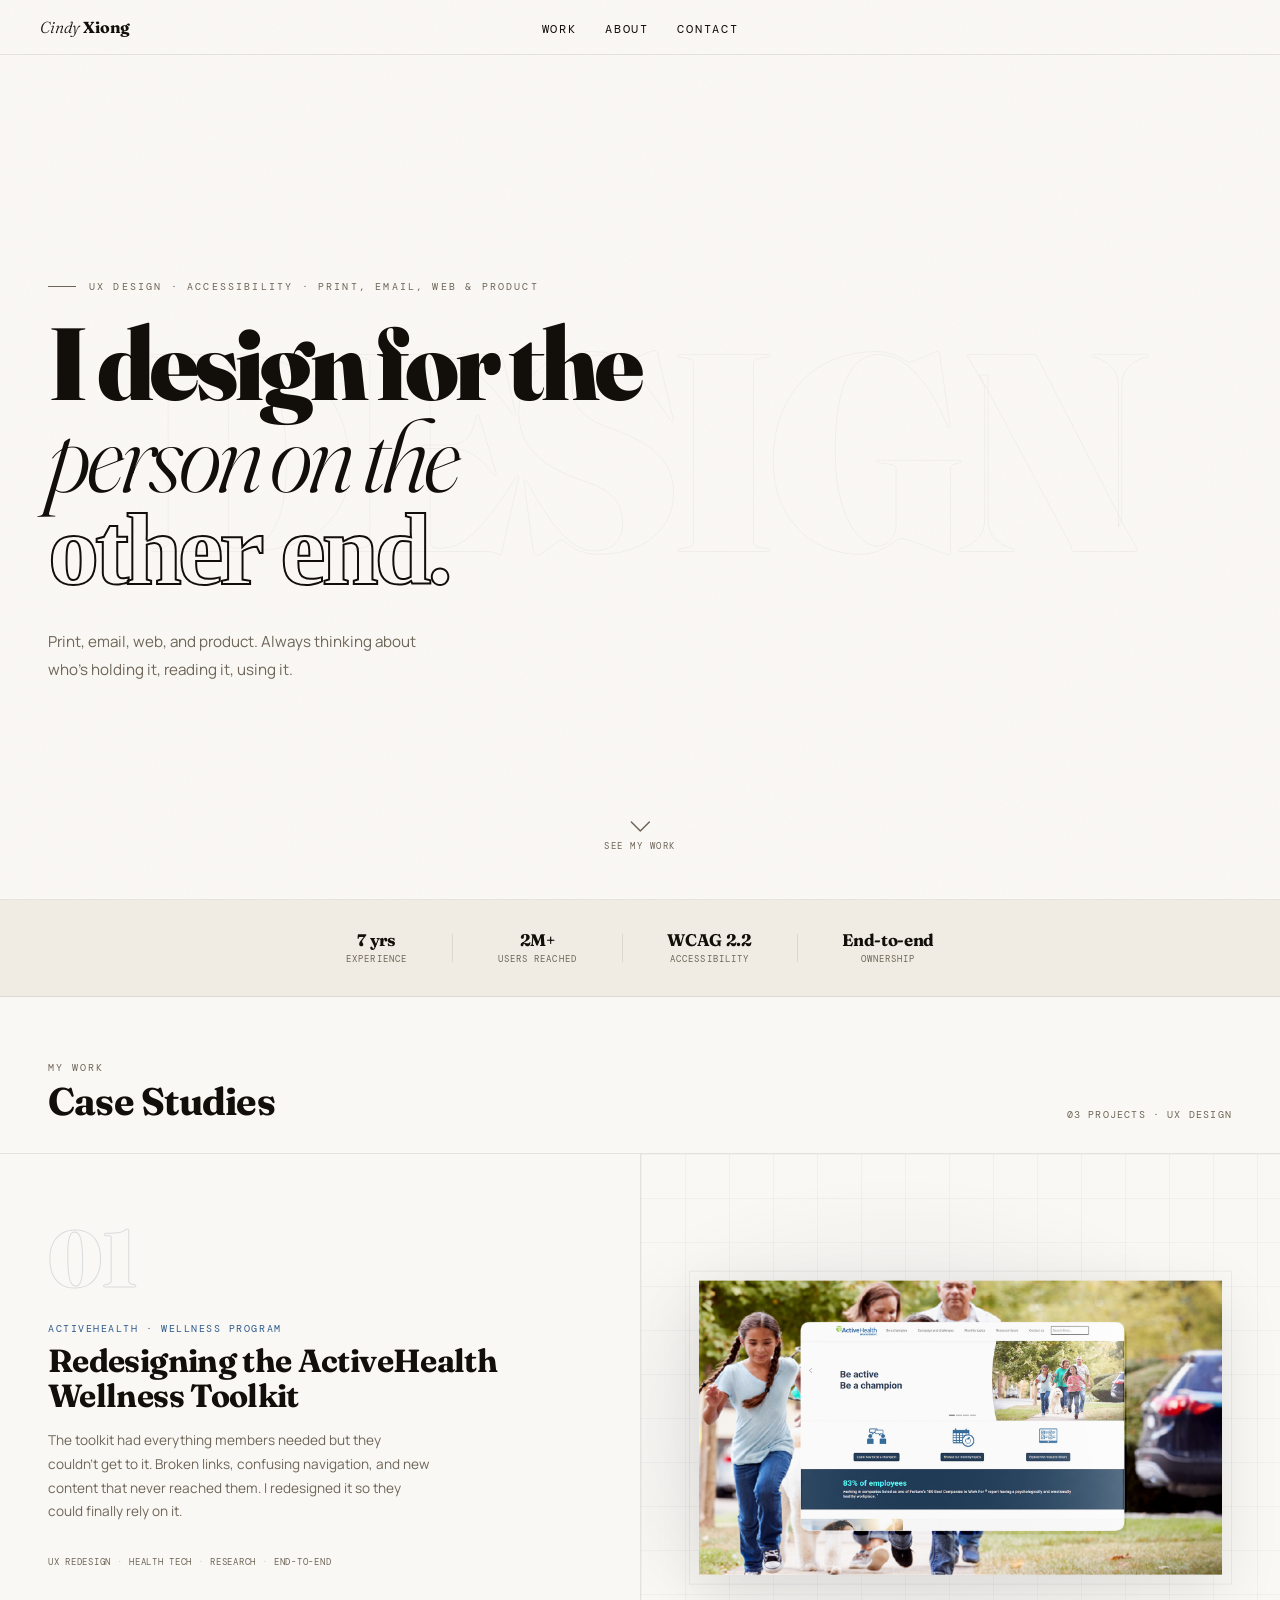
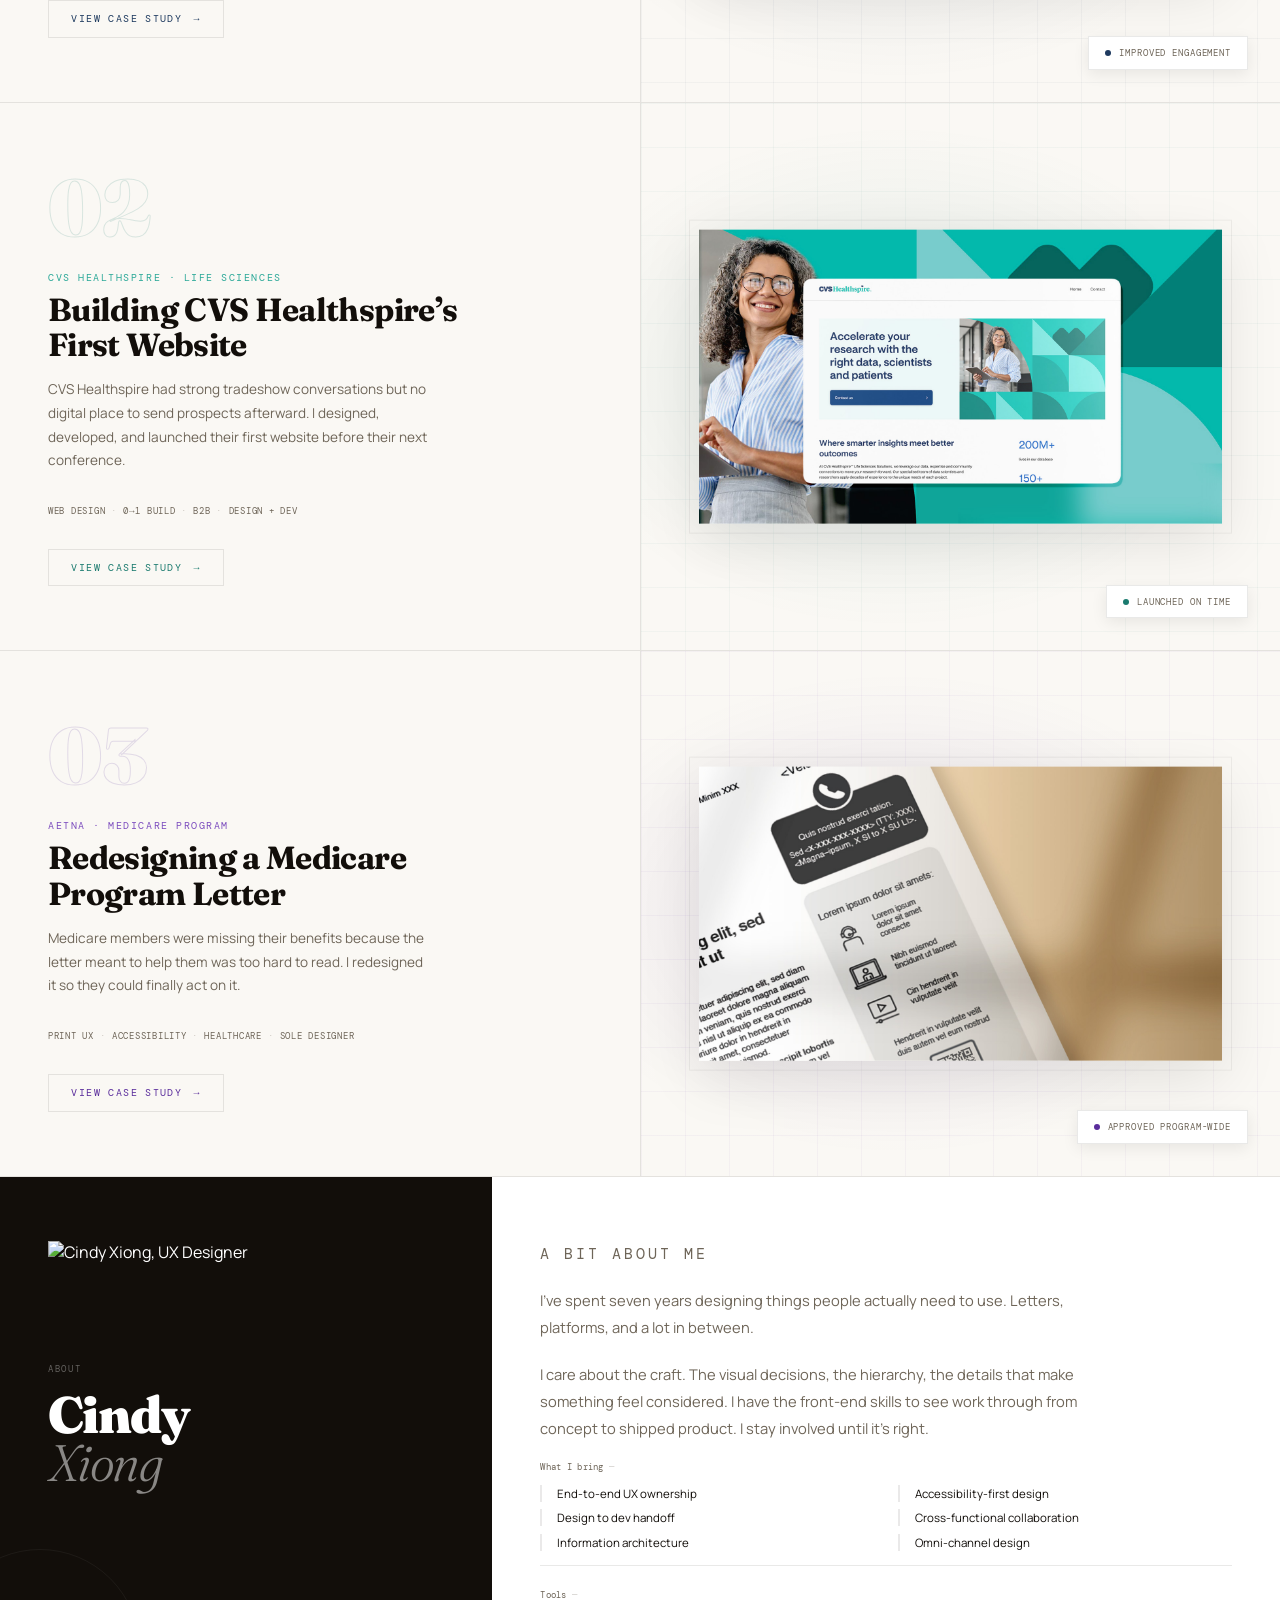
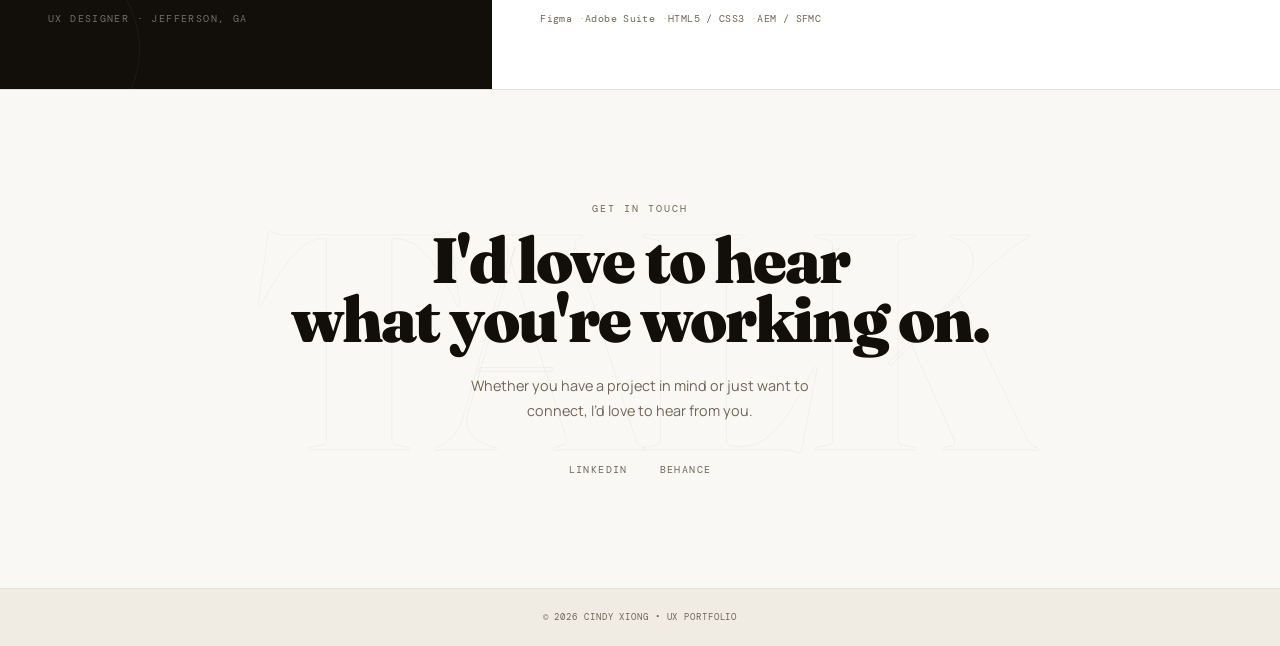
==== commit ea3e4741: "Scroll indicator clickable with label and chevron" ====
--- a/index.html
+++ b/index.html
@@ -9,14 +9,9 @@
 <meta property="og:description" content="Cindy Xiong is a UX Designer with 7+ years of experience across print, email, web, and digital product. View case studies in healthcare UX, web design, and accessibility.">
 <meta property="og:type" content="website">
 <meta property="og:url" content="https://cindyxiong.netlify.app/">
-<meta property="og:image" content="https://cindyxiong.netlify.app/images/og-image.png">
-<meta property="og:image:width" content="1200">
-<meta property="og:image:height" content="630">
-<meta property="og:image:alt" content="Cindy Xiong — UX Designer. Designing for the person on the other end.">
-<meta name="twitter:card" content="summary_large_image">
+<meta name="twitter:card" content="summary">
 <meta name="twitter:title" content="Cindy Xiong — UX Designer">
 <meta name="twitter:description" content="Cindy Xiong is a UX Designer with 7+ years of experience across print, email, web, and digital product. View case studies in healthcare UX, web design, and accessibility.">
-<meta name="twitter:image" content="https://cindyxiong.netlify.app/images/og-image.png">
 <link rel="canonical" href="https://cindyxiong.netlify.app/">
 <link rel="icon" type="image/svg+xml" href="[data-uri]">
 <link rel="preconnect" href="https://fonts.googleapis.com">
@@ -53,6 +48,8 @@
   </svg>
 </button>
 
+<div id="cur"></div>
+<div id="curR"></div>
 <div id="wipe"></div>
 <div id="bar"></div>
 <div class="orbs"><div class="orb" style="width:600px;height:600px;background:rgba(124,77,190,.07);top:-160px;left:-200px;animation:orb-float 20s ease-in-out infinite;"></div><div class="orb" style="width:500px;height:500px;background:rgba(43,168,152,.06);bottom:-120px;right:-160px;animation:orb-float 24s ease-in-out infinite -8s;"></div><div class="orb" style="width:400px;height:400px;background:rgba(30,58,95,.05);top:40%;left:50%;animation:orb-float 28s ease-in-out infinite -14s;"></div></div>
@@ -86,16 +83,17 @@
       <div class="line3 script">other end.</div>
     </h1>
     <div class="hero-bottom">
-      <p class="hero-desc">Always thinking about who’s holding it, reading it, using it.</p>
+      <p class="hero-desc">Print, email, web, and product. Always thinking about who’s holding it, reading it, using it.</p>
     </div>
   </div>
 
   <!-- Scroll Indicator -->
-  <div class="scroll-indicator" aria-hidden="true">
-    <svg class="si-icon" width="20" height="20" viewBox="0 0 20 20" fill="none" xmlns="http://www.w3.org/2000/svg">
-      <path d="M10 4v12M10 16l-4.5-4.5M10 16l4.5-4.5" stroke="currentColor" stroke-width="1.5" stroke-linecap="round" stroke-linejoin="round"/>
+  <button class="scroll-indicator" aria-label="Jump to case studies">
+    <svg class="si-icon" width="22" height="14" viewBox="0 0 22 14" fill="none" xmlns="http://www.w3.org/2000/svg">
+      <path d="M2 2l9 9 9-9" stroke="currentColor" stroke-width="1.5" stroke-linecap="round" stroke-linejoin="round"/>
     </svg>
-  </div>
+    <span class="si-label">See my work</span>
+  </button>
 
 </section>
 
@@ -224,8 +222,8 @@
   </div>
   <div class="about-r">
     <p class="about-r-eyebrow">A bit about me</p>
-    <p>I’ve spent seven years designing things people actually need to use. I care about the craft. The visual decisions, the hierarchy, the details that make something feel considered. I have the front-end skills to see work through from concept to shipped product. I stay involved until it’s&nbsp;right.</p>
-    <p>When I’m not designing, I’m present with the people I love.</p>
+    <p>I’ve spent seven years designing things people actually need to use. Letters, platforms, and a lot in between.</p>
+    <p>I care about the craft. The visual decisions, the hierarchy, the details that make something feel considered. I have the front-end skills to see work through from concept to shipped product. I stay involved until it’s&nbsp;right.</p>
     <div class="skills-block">
       <span class="skills-lbl">What I bring</span>
       <div class="skills-list">
@@ -253,7 +251,7 @@
   <div class="contact-inner">
     <p class="contact-tag">Get in touch</p>
     <h2 class="contact-h">I'd love to hear<br>what you're working on.</h2>
-    <p class="contact-sub">Whether you have a project in mind or just want to connect, you can find me on LinkedIn or Behance.</p>
+    <p class="contact-sub">Whether you have a project in mind or just want to connect, I’d love to hear from you.</p>
     
     <div class="social-row">
       <a class="social-link" href="https://www.linkedin.com/in/cixiong/" target="_blank" rel="noopener noreferrer" aria-label="Visit Cindy's LinkedIn profile">LinkedIn</a>
@@ -311,19 +309,15 @@
       </div>
       <div class="bar-item">
         <span class="bar-lbl">Users</span>
-        <span class="bar-txt">Wellness champion members, the Account Managers who supported them, and the Product Manager who kept resources current.</span>
+        <span class="bar-txt">Wellness champion members, the Account Managers (AM), and Product Manager (PM) who supported them.</span>
       </div>
       <div class="bar-item">
         <span class="bar-lbl">Solution</span>
-        <span class="bar-txt">Rebuilt navigation, fixed content delivery, and gave members direct access to monthly health resources.</span>
-      </div>
-      <div class="bar-item">
-        <span class="bar-lbl">Solution for PM</span>
-        <span class="bar-txt">Moving resources onto the site eliminated the manual distribution chain. Members could find materials on their own, Account Managers stopped fielding requests, and the Product Manager had a system that ran without their involvement.</span>
+        <span class="bar-txt">Rebuilt navigation, fixed content delivery, and gave members direct access to health resources.</span>
       </div>
       <div class="bar-item">
         <span class="bar-lbl">Impact</span>
-        <span class="bar-txt">Members had a reliable place to go. Account Managers had a reason to recommend it again. The Product Manager no longer had to coordinate material delivery.</span>
+        <span class="bar-txt">Members could rely on the site. AM had a reason to recommend it again. PMs no longer had to coordinate material delivery.</span>
       </div>
   </div>
 </div>
@@ -340,7 +334,7 @@
     <div class="challenge-top-l">
       <p class="eyebrow"><span></span>The Challenge</p>
       <h2 class="block-h">Built to help.<br>Too broken to trust.</h2>
-      <p class="block-p">Members weren’t getting to the health resources because the site was hard to navigate. Links broke, and the visual design didn’t feel trustworthy enough to come back to. The site looked and functioned like a standalone landing page. No depth, no clear paths, and nowhere to go after the first scroll.</p>
+      <p class="block-p">Members weren’t getting to the health resources because the site was hard to navigate. Links broke, and the visual design didn’t feel trustworthy enough to come back to. The site looked and functioned like a standalone landing page — no depth, no clear paths, and nowhere to go after the first scroll.</p>
     </div>
     <div class="challenge-top-r">
       <div class="lb-preview-wrap lb-cover" onclick="lbOpen('lb-wellness-original')" role="button" aria-label="View original Wellness site — click to enlarge">
@@ -356,8 +350,8 @@
   <div class="challenge-cards-3">
     <div class="chal3">
       <div class="chal3-icon"><svg width="24" height="24" viewBox="0 0 24 24" fill="none" xmlns="http://www.w3.org/2000/svg" aria-hidden="true"><path d="M12 3L4 6.5v6.5C4 17.5 7.6 21 12 22c4.4-1 8-4.5 8-9V6.5L12 3z" stroke="currentColor" stroke-width="1.5" stroke-linejoin="round"/><path d="M9 12l2.5 2.5 4-4" stroke="currentColor" stroke-width="1.5" stroke-linecap="round" stroke-linejoin="round"/></svg></div>
-      <div class="chal3-t">Stale content drove members away</div>
-      <div class="chal3-d">When members did arrive, nothing felt current. The most recent resources hadn’t been added in months, so there was no reason to come back and check again.</div>
+      <div class="chal3-t">The latest resources never made it</div>
+      <div class="chal3-d">Even when members arrived, they couldn’t find what they needed. Content was out of date and the latest resources hadn’t made it to the site yet.</div>
     </div>
     <div class="chal3">
       <div class="chal3-icon"><svg width="24" height="24" viewBox="0 0 24 24" fill="none" xmlns="http://www.w3.org/2000/svg" aria-hidden="true"><circle cx="12" cy="12" r="9" stroke="currentColor" stroke-width="1.5"/><path d="M9 9l6 6M15 9l-6 6" stroke="currentColor" stroke-width="1.5" stroke-linecap="round"/></svg></div>
@@ -366,8 +360,8 @@
     </div>
     <div class="chal3">
       <div class="chal3-icon"><svg width="24" height="24" viewBox="0 0 24 24" fill="none" xmlns="http://www.w3.org/2000/svg" aria-hidden="true"><path d="M4 18l5-5 4 3 6-8" stroke="currentColor" stroke-width="1.5" stroke-linecap="round" stroke-linejoin="round"/><path d="M16 7h5v5" stroke="currentColor" stroke-width="1.5" stroke-linecap="round"/></svg></div>
-      <div class="chal3-t">The content pipeline was broken</div>
-      <div class="chal3-d">The Product Manager was uploading new health resources regularly, but the process to get them onto the live site had stalled. Fresh work was piling up in a place no one could see.</div>
+      <div class="chal3-t">New content never reached members</div>
+      <div class="chal3-d">The Product Manager was regularly uploading new health resources internally. None of it was reaching the people it was meant for.</div>
     </div>
   </div>
 </div>
@@ -412,7 +406,7 @@
   <line x1="262" y1="100" x2="265" y2="100" stroke="#1e3a5f" stroke-width="1"/>
   <line x1="262" y1="103" x2="265" y2="103" stroke="#1e3a5f" stroke-width="1"/>
   <text x="258" y="140" font-family="'DM Mono',monospace" font-size="8" fill="rgba(30,58,95,.7)" text-anchor="middle">Wireframes</text>
-  <text x="258" y="152" font-family="'DM Mono',monospace" font-size="7" fill="rgba(30,58,95,.4)" text-anchor="middle">Mid + Hi-fi</text>
+  <text x="258" y="152" font-family="'DM Mono',monospace" font-size="7" fill="rgba(30,58,95,.4)" text-anchor="middle">Lo + Hi-fi</text>
   <!-- Phase 4: Brand collab -->
   <circle cx="344" cy="105" r="22" fill="white" stroke="rgba(30,58,95,.25)" stroke-width="1.5"/>
   <circle cx="340" cy="105" r="8" fill="rgba(30,58,95,.08)" stroke="#1e3a5f" stroke-width="1.5"/>
@@ -436,7 +430,7 @@
   <!-- Steps as a clean flow list -->
   <text x="260" y="82" font-family="'DM Mono',monospace" font-size="13" fill="#1e3a5f" text-anchor="middle" font-weight="600">Research  →  IA + Flows  →  Wireframes</text>
   <text x="260" y="110" font-family="'DM Mono',monospace" font-size="13" fill="#1e3a5f" text-anchor="middle" font-weight="600">Brand collab  →  Delivered</text>
-  <text x="260" y="148" font-family="'DM Mono',monospace" font-size="10" fill="rgba(30,58,95,.35)" text-anchor="middle">PM + AMs · Site map · Mid + Hi-fi · Visual align · Live + tested</text>
+  <text x="260" y="148" font-family="'DM Mono',monospace" font-size="10" fill="rgba(30,58,95,.35)" text-anchor="middle">PM + AMs · Site map · Lo + Hi-fi · Visual align · Live + tested</text>
 </svg></div>
 
 </div>
@@ -444,7 +438,7 @@
   <div class="split-r">
     <p class="eyebrow"><span></span>Research</p>
     <h2 class="block-h">Two insights. One&nbsp;clear&nbsp;path.</h2>
-    <p class="block-p">The project started as a platform migration. One conversation with the PM changed that. She was manually sending materials to AMs to forward to members. That became the real opportunity. Giving members direct access to content became part of the redesign.</p>
+    <p class="block-p">The project started as a platform migration. One conversation with the PM changed that. They was manually sending materials to AMs to share to members. That became the real opportunity. Giving members direct access to content became part of the redesign.</p>
     <div class="insight-cards" style="margin-top: 2.5rem;">
       <div class="ins-card">
         <div class="ins-t" style="display:flex;align-items:center"><svg width="16" height="16" viewBox="0 0 16 16" fill="none" xmlns="http://www.w3.org/2000/svg" aria-hidden="true" style="display:inline-block;vertical-align:middle;margin-right:6px;flex-shrink:0"><path d="M8 1.5L2 4v4.5C2 12 4.8 14.5 8 15.2c3.2-.7 6-3.2 6-6.7V4L8 1.5z" stroke="currentColor" stroke-width="1.3"/><path d="M5.5 8l2 2 3-3" stroke="currentColor" stroke-width="1.3" stroke-linecap="round" stroke-linejoin="round"/></svg>Fix the foundation first</div>
@@ -543,7 +537,7 @@
       <div class="dec-list">
         <div class="dec-row">
           <div class="dec-num">01</div>
-          <div><div class="dec-t">Clear navigation categories</div><div class="dec-d">Members were getting lost because everything was lumped together. Three clear sections fixed that.</div></div>
+          <div><div class="dec-t">Clear navigation categories</div><div class="dec-d">Members were getting lost because everything was lumped together. Four clear sections fixed that.</div></div>
         </div>
         <div class="dec-row">
           <div class="dec-num">02</div>
@@ -557,13 +551,13 @@
     </div>
     <div>
       <div class="lb-preview-wrap lb-cover" onclick="lbOpen('lb-wellness-wf')" role="button" aria-label="View wireframes — click to enlarge" style="margin-top:0">
-        <img src="images/wellness-hifi-home.png" alt="Wellness Toolkit — mid-fi, home page">
+        <img src="images/wellness-midfi-home.jpg" alt="Wellness Toolkit — mid-fi, home page">
         <div class="lb-click-cue" aria-hidden="true">
           <svg viewBox="0 0 24 24"><path d="M15 3h6v6h-2V5h-4V3zM3 15v6h6v-2H5v-4H3zm12 6h6v-6h-2v4h-4v2zM3 9V3h6v2H5v4H3z"/></svg>
           Click to enlarge
         </div>
       </div>
-      <p class="cell-img-cap">Mid-fi → Hi-fi · 5 pages · click to explore</p>
+      <p class="cell-img-cap">Mid-fi → hi-fi · 5 pages · click to explore</p>
     </div>
   </div>
 </div>
@@ -582,8 +576,8 @@
 <div class="final-grid">
   <div class="fg-cell">
     <p class="eyebrow"><span></span>Testing &amp; Iteration</p>
-    <h2 class="block-h">The fix wasn't a redesign.<br>It was a&nbsp;conversation.</h2>
-    <p class="block-p" style="color:var(--muted);line-height:1.75;margin-top:.8rem">Testing surfaced one issue. Members were confused by content that fell outside the regular monthly update. The fix was a communication strategy, not a redesign. Account Managers explained new sections on their weekly calls and a one-time ‘What’s New’ email introduced the change to members.</p>
+    <h2 class="block-h">The conversation fix.</h2>
+    <p class="block-p" style="font-size:.86rem;color:var(--muted);line-height:1.75;margin-top:.8rem">Testing surfaced one issue. Members were confused by the new content that fell outside the regular monthly update. The fix was a communication strategy. Account Managers explained new sections on their weekly calls and a one-time ‘What’s New’ email introduced the change to members.</p>
     <div class="svg-vis">
 <div class="wl-usability-vis-desktop"><svg viewBox="0 0 520 200" preserveAspectRatio="xMidYMid meet" fill="none" xmlns="http://www.w3.org/2000/svg">
   <rect width="520" height="200" fill="#f4f6fb"/>
@@ -613,7 +607,7 @@
   <rect x="204" y="106" width="290" height="44" rx="2" fill="white" stroke="rgba(30,58,95,.12)" stroke-width="1"/>
   <text x="214" y="124" font-family="'Manrope',sans-serif" font-size="10" fill="#1e3a5f" font-weight="700">"What's New" email</text>
   <text x="214" y="140" font-family="'DM Mono',monospace" font-size="8.5" fill="rgba(30,58,95,.6)">Sent to members on each update</text>
-  <text x="204" y="182" font-family="'DM Mono',monospace" font-size="7.5" fill="rgba(30,58,95,.4)">Fix was a comms strategy, not a redesign</text>
+  <text x="204" y="182" font-family="'DM Mono',monospace" font-size="7.5" fill="rgba(30,58,95,.4)">Fix was a comms strategy</text>
 </svg></div><div class="wl-usability-vis-mobile"><svg viewBox="0 0 520 400" preserveAspectRatio="xMidYMid meet" fill="none" xmlns="http://www.w3.org/2000/svg">
   <rect width="520" height="400" fill="#f4f6fb"/>
   <text x="12" y="14" font-family="'DM Mono',monospace" font-size="7.5" fill="rgba(30,58,95,.5)" letter-spacing="1.5">USABILITY TESTING · PM, AMs + PILOT MEMBERS</text>
@@ -638,16 +632,16 @@
   <rect x="22" y="302" width="476" height="52" rx="2" fill="white" stroke="rgba(30,58,95,.12)" stroke-width="1"/>
   <text x="260" y="324" font-family="'Manrope',sans-serif" font-size="13" fill="#1e3a5f" font-weight="700" text-anchor="middle">"What's New" email</text>
   <text x="260" y="342" font-family="'DM Mono',monospace" font-size="12" fill="rgba(30,58,95,.6)" text-anchor="middle">Sent to members on each update</text>
-  <text x="260" y="374" font-family="'DM Mono',monospace" font-size="10" fill="rgba(30,58,95,.4)" text-anchor="middle">Fix was a comms strategy, not a redesign</text>
+  <text x="260" y="374" font-family="'DM Mono',monospace" font-size="10" fill="rgba(30,58,95,.4)" text-anchor="middle">Fix was a comms strategy</text>
 </svg></div>
-<p class="cell-img-cap" style="padding-left:calc(12/520*100%)">Testing revealed one gap · solved with a comm plan, not a redesign</p>
+<p class="cell-img-cap" style="padding-left:calc(12/520*100%)">Testing revealed one gap · solved with a comm plan</p>
 </div>
   </div>
   <div class="fg-cell">
     <p class="eyebrow"><span></span>Final Solution</p>
     <h2 class="block-h">A site members could<br>actually&nbsp;depend&nbsp;on.</h2>
-    <p class="block-p" style="color:var(--muted);line-height:1.75;margin-top:.8rem">The redesigned toolkit gave members a platform they could rely on. Clear navigation, content within reach, and a consistent call to action to reach their Account Manager on every page.</p>
-    <div class="lb-preview-wrap lb-contain" style="margin-top:2rem;background:transparent;box-shadow:none;" onclick="lbOpen('lb-wellness-final')" role="button" aria-label="View final Wellness Toolkit design — click to enlarge">
+    <p class="block-p" style="font-size:.86rem;color:var(--muted);line-height:1.75;margin-top:.8rem">The redesigned toolkit gave members a platform they could rely on. Clear navigation, content within reach, and a consistent call to action to reach their Account Manager on every page.</p>
+    <div class="lb-preview-wrap lb-contain" style="margin-top:2rem" onclick="lbOpen('lb-wellness-final')" role="button" aria-label="View final Wellness Toolkit design — click to enlarge">
       <img src="images/wellness-final-toolkit.png" alt="ActiveHealth Wellness Toolkit — final redesigned site">
       <div class="lb-click-cue" aria-hidden="true">
         <svg viewBox="0 0 24 24"><path d="M15 3h6v6h-2V5h-4V3zM3 15v6h6v-2H5v-4H3zm12 6h6v-6h-2v4h-4v2zM3 9V3h6v2H5v4H3z"/></svg>
@@ -1101,13 +1095,13 @@
 design before
 it got built.</h2>
     <div class="lb-preview-wrap lb-cover" onclick="lbOpen('lb-cvs-wf')" role="button" aria-label="View CVS wireframes — click to enlarge" style="margin-top:0">
-      <img src="images/cvs-hifi-home-desktop.jpg" alt="CVS Healthspire — hi-fi wireframes">
+      <img src="images/cvs-hifi-home-desktop.jpg" alt="CVS Healthspire — mid-fi wireframes">
       <div class="lb-click-cue" aria-hidden="true">
         <svg viewBox="0 0 24 24"><path d="M15 3h6v6h-2V5h-4V3zM3 15v6h6v-2H5v-4H3zm12 6h6v-6h-2v4h-4v2zM3 9V3h6v2H5v4H3z"/></svg>
         Click to enlarge
       </div>
     </div>
-    <p class="cell-img-cap">Mid-fi → Hi-fi · 3 pages · click to explore</p>
+    <p class="cell-img-cap">Mid-fi → hi-fi · homepage &amp; contact, desktop &amp; mobile</p>
   </div>
 </div>
 
@@ -1127,7 +1121,7 @@
   <div class="fg-cell">
     <p class="eyebrow"><span></span>Iteration</p>
     <h2 class="block-h">One round of feedback<br>that made it&nbsp;its own.</h2>
-    <p class="block-p" style="color:var(--muted);line-height:1.75;margin-top:.8rem">The first round leaned too hard on the CVS parent brand. Stakeholders wanted Healthspire to feel connected but distinct. Introducing the Healthspire teal in the second round gave the site its own identity without losing the CVS connection. Some components had locked styles that couldn’t take the new brand colors in time for launch. I flagged it early so we designed around those constraints cleanly rather than shipping something we’d have to fix later.</p>
+    <p class="block-p" style="font-size:.86rem;color:var(--muted);line-height:1.75;margin-top:.8rem">The first round leaned too hard on the CVS parent brand. Stakeholders wanted Healthspire to feel connected but distinct. Introducing the Healthspire teal in the second round gave the site its own identity without losing the CVS connection. Some components had locked styles that couldn’t take the new brand colors in time for launch. I flagged it early so we designed around those constraints cleanly rather than shipping something we’d have to fix later.</p>
     <div class="svg-vis">
 <div class="cvs-stakeholder-vis-desktop"><svg viewBox="0 0 520 190" preserveAspectRatio="xMidYMid meet" fill="none" xmlns="http://www.w3.org/2000/svg">
   <rect width="520" height="190" fill="#f5faf9"/>
@@ -1189,8 +1183,8 @@
   <div class="fg-cell">
     <p class="eyebrow"><span></span>Final Solution</p>
     <h2 class="block-h">A professional digital<br>home, launched on&nbsp;time.</h2>
-    <p class="block-p" style="color:var(--muted);line-height:1.75;margin-top:.8rem">The site launched before the next conference. The sales team finally had a CVS Healthspire site to point prospects to. They had a place to follow up, learn more, and reach out to the right person.</p>
-    <div class="lb-preview-wrap lb-contain" style="margin-top:2rem;background:transparent;box-shadow:none;" onclick="lbOpen('lb-cvs-final')" role="button" aria-label="View CVS Healthspire final website — click to enlarge">
+    <p class="block-p" style="font-size:.86rem;color:var(--muted);line-height:1.75;margin-top:.8rem">The site launched before the next conference. The sales team finally had a CVS Healthspire site to point prospects to. They had a place to follow up, learn more, and reach out to the right person.</p>
+    <div class="lb-preview-wrap lb-contain" style="margin-top:2rem" onclick="lbOpen('lb-cvs-final')" role="button" aria-label="View CVS Healthspire final website — click to enlarge">
       <img src="images/cvs-final-website.png" alt="CVS Healthspire — final website design">
       <div class="lb-click-cue" aria-hidden="true">
         <svg viewBox="0 0 24 24"><path d="M15 3h6v6h-2V5h-4V3zM3 15v6h6v-2H5v-4H3zm12 6h6v-6h-2v4h-4v2zM3 9V3h6v2H5v4H3z"/></svg>
@@ -1337,7 +1331,7 @@
 <!-- PROBLEM + RESEARCH -->
 <div class="split-section">
   <div class="split-l">
-    <p class="eyebrow"><span></span>The Challenge</p>
+    <p class="eyebrow"><span></span>The Problem</p>
     <h2 class="block-h">The letter wasn't<br>working for its readers.</h2>
     <p class="block-p">Medicare members were calling support just to find a phone number buried in their letter. The type was too small for a 65+ audience, nothing had visual priority, and the one thing they needed to act on was the hardest thing to find.</p>
     <div class="svg-vis">
@@ -1635,7 +1629,7 @@
   <div class="fg-cell">
     <p class="eyebrow"><span></span>Iteration</p>
     <h2 class="block-h">One round of feedback,<br>thoughtfully&nbsp;addressed.</h2>
-    <p class="block-p" style="color:var(--muted);line-height:1.75;margin-top:.8rem">Stakeholders wanted imagery back. Photos felt warm but didn’t add meaning for someone scanning their benefits. I brought in thematic icons instead. Warmth without losing the clarity we’d built.</p>
+    <p class="block-p" style="font-size:.86rem;color:var(--muted);line-height:1.75;margin-top:.8rem">Stakeholders wanted imagery back. Photos felt warm but didn’t add meaning for someone scanning their benefits. I brought in thematic icons instead. Warmth without losing the clarity we’d built.</p>
     <div class="svg-vis">
 <div class="iteration-vis-desktop"><svg viewBox="0 0 520 180" preserveAspectRatio="xMidYMid meet" fill="none" xmlns="http://www.w3.org/2000/svg">
   <defs>
@@ -1712,8 +1706,8 @@
   <div class="fg-cell">
     <p class="eyebrow"><span></span>Final Solution</p>
     <h2 class="block-h">Approved across<br>the whole program.</h2>
-    <p class="block-p" style="color:var(--muted);line-height:1.75;margin-top:.8rem">What started as a Medicare letter ended up reshaping how the whole program communicates with members.</p>
-    <div class="lb-preview-wrap lb-contain" style="margin-top:2rem;background:transparent;box-shadow:none;" onclick="lbOpen('lb-aetna-final')" role="button" aria-label="View final Aetna letter design — click to enlarge">
+    <p class="block-p" style="font-size:.86rem;color:var(--muted);line-height:1.75;margin-top:.8rem">What started as a Medicare letter ended up reshaping how the whole program communicates with members.</p>
+    <div class="lb-preview-wrap lb-contain" style="margin-top:2rem" onclick="lbOpen('lb-aetna-final')" role="button" aria-label="View final Aetna letter design — click to enlarge">
       <img src="images/aetna-final-letter.png" alt="Aetna Medicare letter — final redesigned version">
       <div class="lb-click-cue" aria-hidden="true">
         <svg viewBox="0 0 24 24"><path d="M15 3h6v6h-2V5h-4V3zM3 15v6h6v-2H5v-4H3zm12 6h6v-6h-2v4h-4v2zM3 9V3h6v2H5v4H3z"/></svg>
@@ -1818,14 +1812,14 @@
 <div class="lb-overlay" id="lb-wellness-wf" role="dialog" aria-modal="true" aria-label="Wellness Toolkit wireframes" onclick="lbBgClose(event,'lb-wellness-wf')">
   <div class="lb-top-bar">
     <div class="lb-toggle-row">
-      <button class="lb-toggle-btn on"  id="lb-wellness-wf-btn-hifi" onclick="lbToggle('lb-wellness-wf','hifi',event)">Hi-fi</button>
-      <button class="lb-toggle-btn off" id="lb-wellness-wf-btn-midfi" onclick="lbToggle('lb-wellness-wf','midfi',event)">Mid-fi</button>
+      <button class="lb-toggle-btn on"  id="lb-wellness-wf-btn-midfi" onclick="lbToggle('lb-wellness-wf','midfi',event)">Mid-fi</button>
+      <button class="lb-toggle-btn off" id="lb-wellness-wf-btn-hifi" onclick="lbToggle('lb-wellness-wf','hifi',event)">Hi-fi</button>
     </div>
     <button class="lb-close-btn" onclick="lbClose('lb-wellness-wf')">✕ Close</button>
   </div>
   <div class="lb-content">
     <!-- MID-FI PANEL -->
-    <div class="lb-panel" id="lb-wellness-wf-midfi">
+    <div class="lb-panel active" id="lb-wellness-wf-midfi">
       <div class="lb-img-grid">
         <div class="lb-card">
           <div class="lb-card-img-wrap"><img src="images/wellness-midfi-home.jpg" alt="Mid-fi — Home page"></div>
@@ -1850,7 +1844,7 @@
       </div>
     </div>
     <!-- HI-FI PANEL -->
-    <div class="lb-panel active" id="lb-wellness-wf-hifi">
+    <div class="lb-panel" id="lb-wellness-wf-hifi">
       <div class="lb-img-grid">
         <div class="lb-card">
           <div class="lb-card-img-wrap"><img src="images/wellness-hifi-home.png" alt="Hi-fi — Home page"></div>
@@ -1896,75 +1890,93 @@
 <div class="lb-overlay" id="lb-cvs-wf" role="dialog" aria-modal="true" aria-label="CVS Healthspire wireframes" onclick="lbBgClose(event,'lb-cvs-wf')">
   <div class="lb-top-bar">
     <div class="lb-toggle-row">
-      <button class="lb-toggle-btn on"  id="lb-cvs-wf-btn-hifi"  onclick="lbToggle('lb-cvs-wf','hifi',event)">Hi-fi</button>
-      <button class="lb-toggle-btn off" id="lb-cvs-wf-btn-midfi" onclick="lbToggle('lb-cvs-wf','midfi',event)">Mid-fi</button>
+      <button class="lb-toggle-btn on"  id="lb-cvs-wf-btn-midfi" onclick="lbToggle('lb-cvs-wf','midfi',event)">Mid-fi</button>
+      <button class="lb-toggle-btn off" id="lb-cvs-wf-btn-hifi"  onclick="lbToggle('lb-cvs-wf','hifi',event)">Hi-fi</button>
     </div>
     <button class="lb-close-btn" onclick="lbClose('lb-cvs-wf')">✕ Close</button>
   </div>
   <div class="lb-content">
     <!-- MID-FI PANEL -->
-    <div class="lb-panel" id="lb-cvs-wf-midfi">
-      <div class="lb-section-label">Desktop views · 1440px</div>
-      <div class="lb-desktop-stack">
-        <div class="lb-card">
-          <div class="lb-card-img-wrap"><img src="images/cvs-midfi-home-desktop.jpg" alt="Mid-fi — Homepage desktop"></div>
-          <div class="lb-card-label"><span class="lb-device-pill d">Homepage</span><span>Desktop</span></div>
-        </div>
-        <div class="lb-card">
-          <div class="lb-card-img-wrap"><img src="images/cvs-midfi-contact-desktop.jpg" alt="Mid-fi — Contact desktop"></div>
-          <div class="lb-card-label"><span class="lb-device-pill d">Contact</span><span>Desktop</span></div>
-        </div>
-        <div class="lb-card">
-          <div class="lb-card-img-wrap"><img src="images/cvs-midfi-thankyou-desktop.jpg" alt="Mid-fi — Thank You desktop"></div>
-          <div class="lb-card-label"><span class="lb-device-pill d">Thank You</span><span>Desktop</span></div>
-        </div>
-      </div>
-      <div class="lb-section-label">Mobile views · 375px</div>
-      <div class="lb-mobile-row">
-        <div class="lb-card">
-          <div class="lb-card-img-wrap"><img src="images/cvs-midfi-home-mobile.jpg" alt="Mid-fi — Homepage mobile"></div>
-          <div class="lb-card-label"><span class="lb-device-pill m">Homepage</span><span>Mobile</span></div>
-        </div>
-        <div class="lb-card">
-          <div class="lb-card-img-wrap"><img src="images/cvs-midfi-contact-mobile.jpg" alt="Mid-fi — Contact mobile"></div>
-          <div class="lb-card-label"><span class="lb-device-pill m">Contact</span><span>Mobile</span></div>
-        </div>
-        <div class="lb-card">
-          <div class="lb-card-img-wrap"><img src="images/cvs-midfi-thankyou-mobile.jpg" alt="Mid-fi — Thank You mobile"></div>
-          <div class="lb-card-label"><span class="lb-device-pill m">Thank You</span><span>Mobile</span></div>
+    <div class="lb-panel active" id="lb-cvs-wf-midfi">
+      <div class="lb-page-group">
+        <div class="lb-page-label">Homepage</div>
+        <div class="lb-pair">
+          <div class="lb-card">
+            <div class="lb-card-img-wrap"><img src="images/cvs-midfi-home-desktop.jpg" alt="Mid-fi — Homepage desktop"></div>
+            <div class="lb-card-label"><span class="lb-device-pill d">Desktop</span><span>1440px</span></div>
+          </div>
+          <div class="lb-card">
+            <div class="lb-card-img-wrap"><img src="images/cvs-midfi-home-mobile.jpg" alt="Mid-fi — Homepage mobile"></div>
+            <div class="lb-card-label"><span class="lb-device-pill m">Mobile</span><span>375px</span></div>
+          </div>
+        </div>
+      </div>
+      <div class="lb-page-group">
+        <div class="lb-page-label">Contact</div>
+        <div class="lb-pair">
+          <div class="lb-card">
+            <div class="lb-card-img-wrap"><img src="images/cvs-midfi-contact-desktop.jpg" alt="Mid-fi — Contact desktop"></div>
+            <div class="lb-card-label"><span class="lb-device-pill d">Desktop</span><span>1440px</span></div>
+          </div>
+          <div class="lb-card">
+            <div class="lb-card-img-wrap"><img src="images/cvs-midfi-contact-mobile.jpg" alt="Mid-fi — Contact mobile"></div>
+            <div class="lb-card-label"><span class="lb-device-pill m">Mobile</span><span>375px</span></div>
+          </div>
+        </div>
+      </div>
+      <div class="lb-page-group">
+        <div class="lb-page-label">Thank You</div>
+        <div class="lb-pair">
+          <div class="lb-card">
+            <div class="lb-card-img-wrap"><img src="images/cvs-midfi-thankyou-desktop.jpg" alt="Mid-fi — Thank You desktop"></div>
+            <div class="lb-card-label"><span class="lb-device-pill d">Desktop</span><span>1440px</span></div>
+          </div>
+          <div class="lb-card">
+            <div class="lb-card-img-wrap"><img src="images/cvs-midfi-thankyou-mobile.jpg" alt="Mid-fi — Thank You mobile"></div>
+            <div class="lb-card-label"><span class="lb-device-pill m">Mobile</span><span>375px</span></div>
+          </div>
         </div>
       </div>
     </div>
     <!-- HI-FI PANEL -->
-    <div class="lb-panel active" id="lb-cvs-wf-hifi">
-      <div class="lb-section-label">Desktop views · 1440px</div>
-      <div class="lb-desktop-stack">
-        <div class="lb-card">
-          <div class="lb-card-img-wrap"><img src="images/cvs-hifi-home-desktop.jpg" alt="Hi-fi — Homepage desktop"></div>
-          <div class="lb-card-label"><span class="lb-device-pill d">Homepage</span><span>Desktop</span></div>
-        </div>
-        <div class="lb-card">
-          <div class="lb-card-img-wrap"><img src="images/cvs-hifi-contact-desktop.png" alt="Hi-fi — Contact desktop"></div>
-          <div class="lb-card-label"><span class="lb-device-pill d">Contact</span><span>Desktop</span></div>
-        </div>
-        <div class="lb-card">
-          <div class="lb-card-img-wrap"><img src="images/cvs-hifi-thankyou-desktop.png" alt="Hi-fi — Thank You desktop"></div>
-          <div class="lb-card-label"><span class="lb-device-pill d">Thank You</span><span>Desktop</span></div>
-        </div>
-      </div>
-      <div class="lb-section-label">Mobile views · 375px</div>
-      <div class="lb-mobile-row">
-        <div class="lb-card">
-          <div class="lb-card-img-wrap"><img src="images/cvs-hifi-home-mobile.jpg" alt="Hi-fi — Homepage mobile"></div>
-          <div class="lb-card-label"><span class="lb-device-pill m">Homepage</span><span>Mobile</span></div>
-        </div>
-        <div class="lb-card">
-          <div class="lb-card-img-wrap"><img src="images/cvs-hifi-contact-mobile.png" alt="Hi-fi — Contact mobile"></div>
-          <div class="lb-card-label"><span class="lb-device-pill m">Contact</span><span>Mobile</span></div>
-        </div>
-        <div class="lb-card">
-          <div class="lb-card-img-wrap"><img src="images/cvs-hifi-thankyou-mobile.png" alt="Hi-fi — Thank You mobile"></div>
-          <div class="lb-card-label"><span class="lb-device-pill m">Thank You</span><span>Mobile</span></div>
+    <div class="lb-panel" id="lb-cvs-wf-hifi">
+      <div class="lb-page-group">
+        <div class="lb-page-label">Homepage</div>
+        <div class="lb-pair">
+          <div class="lb-card">
+            <div class="lb-card-img-wrap"><img src="images/cvs-hifi-home-desktop.jpg" alt="Hi-fi — Homepage desktop"></div>
+            <div class="lb-card-label"><span class="lb-device-pill d">Desktop</span><span>1440px</span></div>
+          </div>
+          <div class="lb-card">
+            <div class="lb-card-img-wrap"><img src="images/cvs-hifi-home-mobile.jpg" alt="Hi-fi — Homepage mobile"></div>
+            <div class="lb-card-label"><span class="lb-device-pill m">Mobile</span><span>375px</span></div>
+          </div>
+        </div>
+      </div>
+      <div class="lb-page-group">
+        <div class="lb-page-label">Contact</div>
+        <div class="lb-pair">
+          <div class="lb-card">
+            <div class="lb-card-img-wrap"><img src="images/cvs-hifi-contact-desktop.png" alt="Hi-fi — Contact desktop"></div>
+            <div class="lb-card-label"><span class="lb-device-pill d">Desktop</span><span>1440px</span></div>
+          </div>
+          <div class="lb-card">
+            <div class="lb-card-img-wrap"><img src="images/cvs-hifi-contact-mobile.png" alt="Hi-fi — Contact mobile"></div>
+            <div class="lb-card-label"><span class="lb-device-pill m">Mobile</span><span>375px</span></div>
+          </div>
+        </div>
+      </div>
+      <div class="lb-page-group">
+        <div class="lb-page-label">Thank You</div>
+        <div class="lb-pair">
+          <div class="lb-card">
+            <div class="lb-card-img-wrap"><img src="images/cvs-hifi-thankyou-desktop.png" alt="Hi-fi — Thank You desktop"></div>
+            <div class="lb-card-label"><span class="lb-device-pill d">Desktop</span><span>1440px</span></div>
+          </div>
+          <div class="lb-card">
+            <div class="lb-card-img-wrap"><img src="images/cvs-hifi-thankyou-mobile.png" alt="Hi-fi — Thank You mobile"></div>
+            <div class="lb-card-label"><span class="lb-device-pill m">Mobile</span><span>375px</span></div>
+          </div>
         </div>
       </div>
     </div>
@@ -2046,7 +2058,7 @@
   </div>
   <div class="lb-content">
     <div class="lb-card">
-      <div class="lb-card-img-wrap"><img src="images/aetna-final-letter.png" alt="Aetna Medicare letter — final redesigned version"></div>
+      <div class="lb-card-img-wrap"><img src="images/aetna-final-redesign.png" alt="Aetna Medicare letter — final redesigned version"></div>
     </div>
   </div>
   <p class="lb-esc-hint">Press ESC or click outside to close</p>
--- a/style.css
+++ b/style.css
@@ -46,6 +46,20 @@
   background-image: url("data:image/svg+xml,%3Csvg viewBox='0 0 512 512' xmlns='http://www.w3.org/2000/svg'%3E%3Cfilter id='g'%3E%3CfeTurbulence type='fractalNoise' baseFrequency='0.75' numOctaves='4' stitchTiles='stitch'/%3E%3C/filter%3E%3Crect width='100%25' height='100%25' filter='url(%23g)' opacity='0.04'/%3E%3C/svg%3E");
   opacity: 0.5; mix-blend-mode: multiply;
 }
+
+/* cursor — hidden, restored to default */
+#cur, #curR { display: none !important; }
+#cur-DISABLED, #curR-DISABLED {
+  position: fixed; top: 0; left: 0;
+  border-radius: 50%; pointer-events: none;
+  transform: translate(-50%, -50%);
+  z-index: 9999;
+  transition: width 0.15s, height 0.15s;
+}
+#cur  { width: 10px; height: 10px; mix-blend-mode: multiply; }
+#curR { width: 38px; height: 38px; border: 1.5px solid; opacity: 0.25; z-index: 9997; }
+
+
 
 /* orbs */
 .orbs {
@@ -1215,6 +1229,7 @@
 /* ── CURSOR: pointer devices only (WCAG 2.5.3) ── */
 @media (pointer: coarse) {
   body { cursor: auto !important; }
+  #cur, #curR { display: none !important; }
 }
 
 
@@ -1448,45 +1463,36 @@
 .lb-content { width: 100%; max-width: 1000px; }
 .lb-panel { display: none; }
 .lb-panel.active { display: block; }
+.lb-page-group { margin-bottom: 28px; }
+.lb-page-label {
+  font-family: var(--mono, 'DM Mono', monospace);
+  font-size: 0.6rem; font-weight: 700;
+  letter-spacing: 0.12em; text-transform: uppercase;
+  color: rgba(255,255,255,0.65);
+  margin-bottom: 12px; margin-top: 4px;
+  display: flex; align-items: center; gap: 10px;
+}
+.lb-page-label::after {
+  content: ''; flex: 1; height: 1px;
+  background: rgba(255,255,255,0.1);
+}
+.lb-pair {
+  display: grid; grid-template-columns: 1fr 320px;
+  gap: 12px; align-items: start;
+}
 .lb-three-col {
   display: grid; grid-template-columns: repeat(3,1fr);
   gap: 14px; align-items: start;
 }
 .lb-img-grid {
-  column-count: 2; column-gap: 14px;
-}
-.lb-img-grid .lb-card {
-  break-inside: avoid;
-  margin-bottom: 14px;
-  display: flex; flex-direction: column; width: 100%;
-}
-.lb-img-grid .lb-grid-full { column-span: all; }
-
-/* New CVS lightbox layout — desktop stacked, mobile side-by-side */
-.lb-desktop-stack {
-  display: flex; flex-direction: column; gap: 16px;
-  margin-bottom: 8px;
-}
-.lb-mobile-row {
-  display: grid; grid-template-columns: repeat(3, 1fr);
+  display: grid; grid-template-columns: repeat(2,1fr);
   gap: 14px; align-items: start;
 }
-.lb-section-label {
-  font-family: var(--mono, 'DM Mono', monospace);
-  font-size: 0.65rem; letter-spacing: 0.15em;
-  text-transform: uppercase; color: rgba(255,255,255,0.55);
-  padding: 20px 0 12px;
-  border-bottom: 1px solid rgba(255,255,255,0.1);
-  margin-bottom: 16px;
-}
-.lb-section-label:first-child { padding-top: 0; }
-
+.lb-img-grid .lb-grid-full { grid-column: 1 / -1; }
 @media (max-width: 700px) {
-  .lb-mobile-row { grid-template-columns: 1fr; max-width: 420px; margin: 0 auto; }
-}
-@media (max-width: 700px) {
+  .lb-pair { grid-template-columns: 1fr; }
   .lb-three-col { grid-template-columns: 1fr; max-width: 420px; margin: 0 auto; }
-  .lb-img-grid { column-count: 1; }
+  .lb-img-grid { grid-template-columns: 1fr; }
   .lb-toggle-btn { padding: 5px 12px; font-size: 0.55rem; }
 }
 .lb-card {
@@ -1553,23 +1559,38 @@
   left: 50%;
   transform: translateX(-50%);
   display: flex;
+  flex-direction: column;
   align-items: center;
-  justify-content: center;
+  gap: 0.5rem;
   color: var(--muted);
   opacity: 1;
-  transition: opacity 0.5s ease;
+  transition: opacity 0.5s ease, color 0.2s ease;
   z-index: 2;
-  pointer-events: none;
+  background: none;
+  border: none;
+  cursor: pointer;
+  padding: 0.5rem;
+}
+#page-home .scroll-indicator:hover {
+  color: var(--ink);
 }
 #page-home .scroll-indicator.si-hidden {
   opacity: 0;
+  pointer-events: none;
 }
 #page-home .si-icon {
   animation: si-bounce 2s ease-in-out infinite;
 }
+#page-home .si-label {
+  font-family: var(--mono);
+  font-size: 0.58rem;
+  letter-spacing: 0.16em;
+  text-transform: uppercase;
+  line-height: 1;
+}
 @keyframes si-bounce {
   0%, 100% { transform: translateY(0); }
-  50%       { transform: translateY(7px); }
+  50%       { transform: translateY(6px); }
 }
 
 
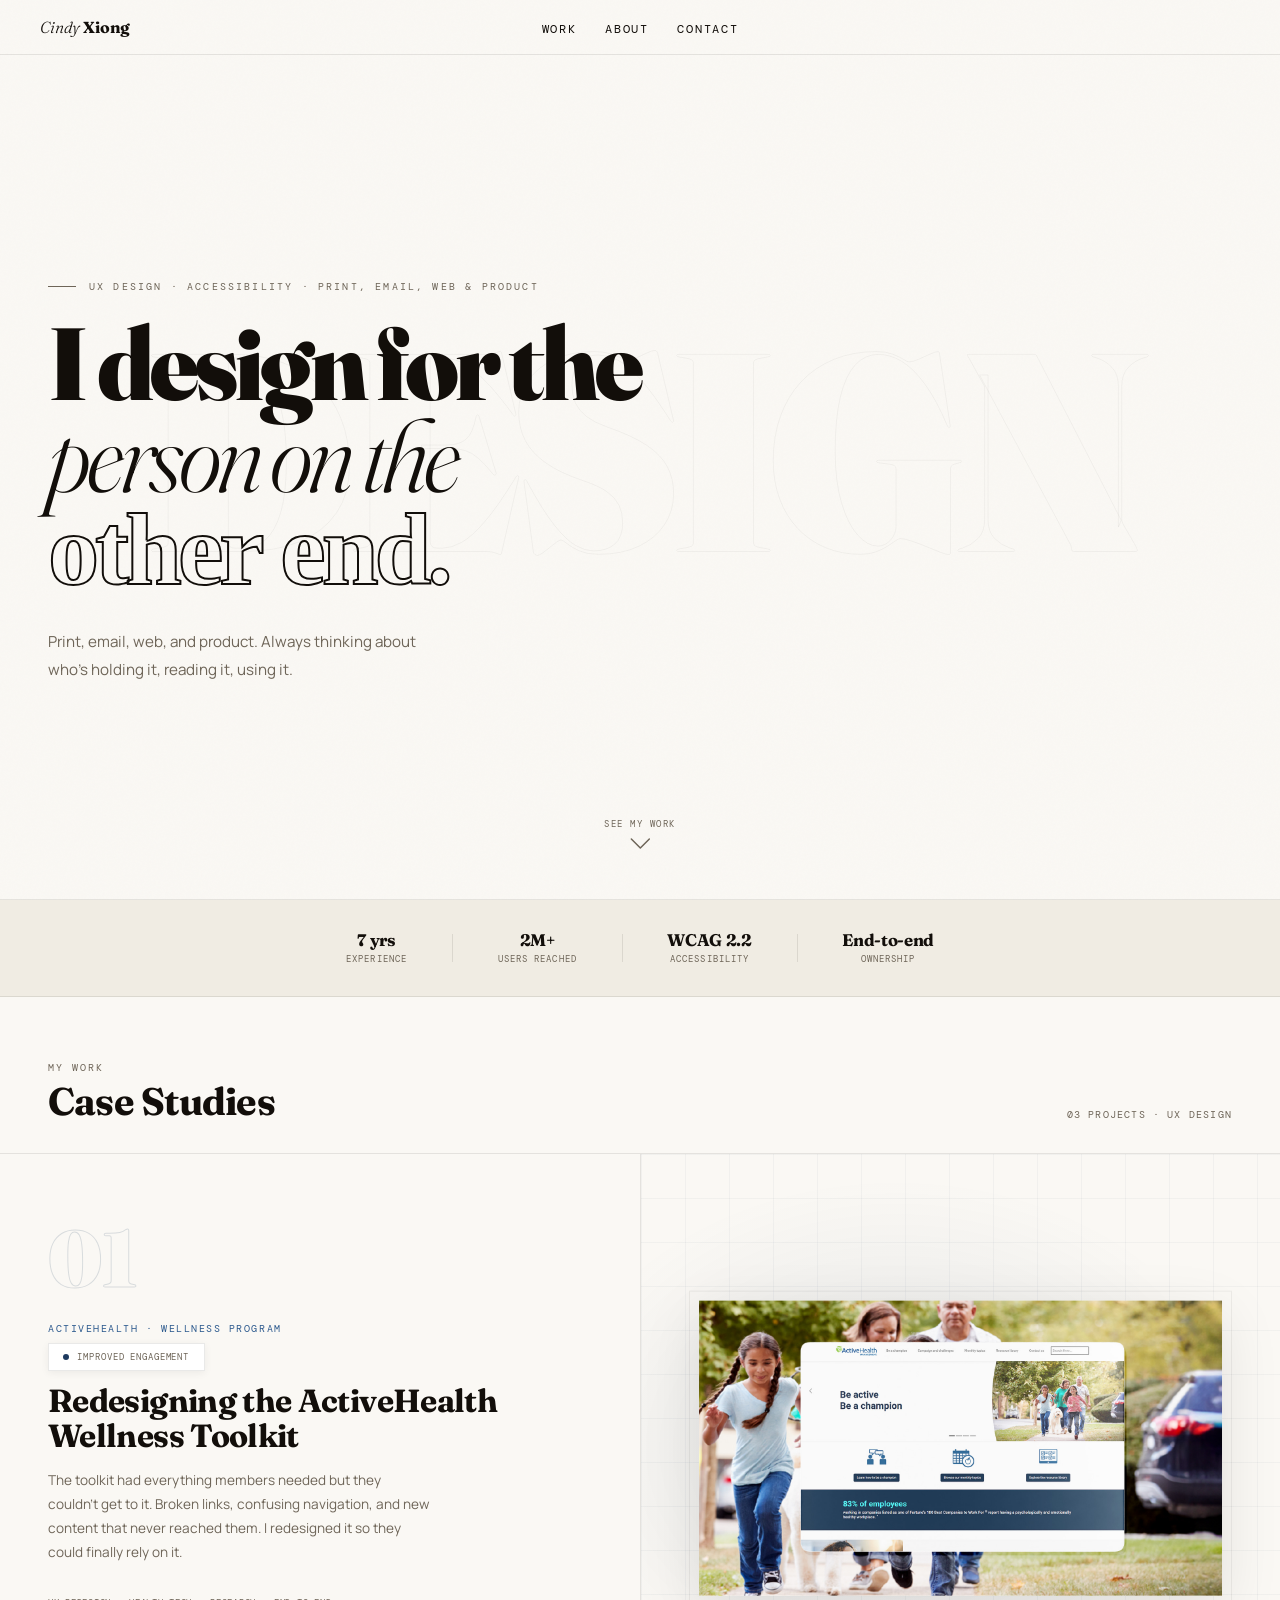
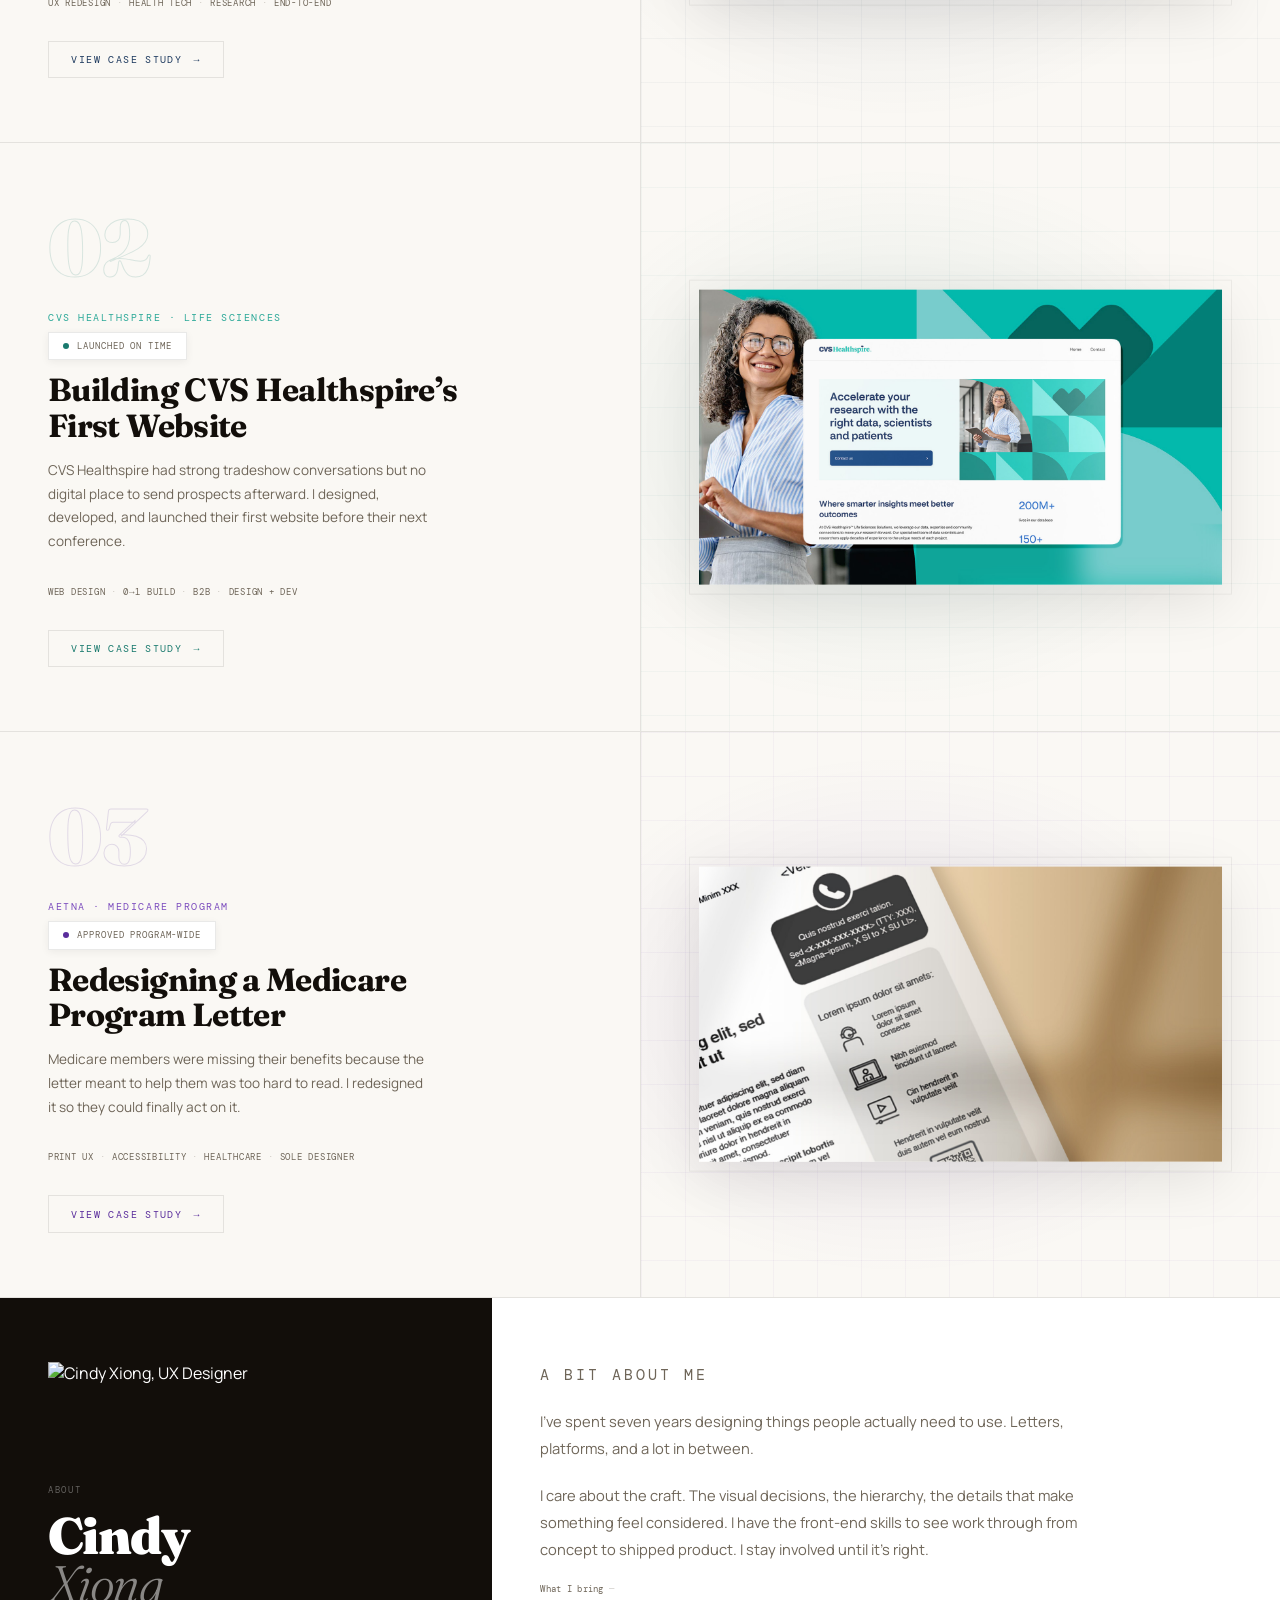
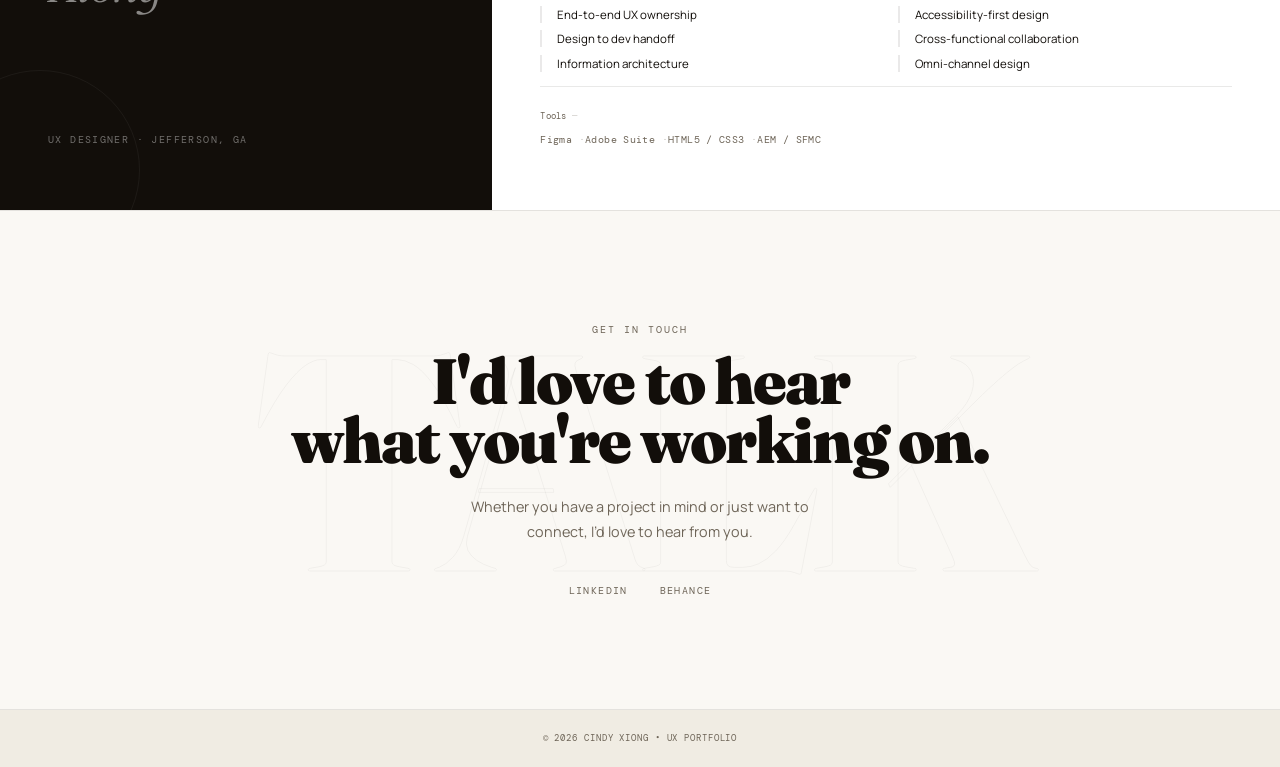
==== commit bed464f3: "Reposition badge and add pill style" ====
--- a/index.html
+++ b/index.html
@@ -98,7 +98,7 @@
 </section>
 
 <!-- PROOF STRIP -->
-<div class="proof-strip" role="region" aria-label="At a glance">
+<div class="proof-strip" id="proof-strip" role="region" aria-label="At a glance">
   <div class="proof-strip__item">
     <span class="ps-val">7 yrs</span>
     <span class="ps-lbl">Experience</span>
@@ -135,6 +135,7 @@
     <div class="cs-num">01</div>
     <div>
       <p class="cs-client">ActiveHealth · Wellness Program</p>
+      <div class="cs-badge"><div class="cs-badge-dot"></div><span class="cs-badge-text">Improved Engagement</span></div>
       <h3 class="cs-title">Redesigning the ActiveHealth Wellness Toolkit</h3>
       <p class="cs-blurb">The toolkit had everything members needed but they couldn’t get to it. Broken links, confusing navigation, and new content that never reached them. I redesigned it so they could finally rely on it.</p>
       <div class="cs-tags">
@@ -152,7 +153,6 @@
     <div class="cs-img-wrap">
       <img class="cs-img" src="images/wellness-hero.jpg" alt="Wellness Toolkit website">
     </div>
-    <div class="cs-badge"><div class="cs-badge-dot"></div><span class="cs-badge-text">Improved Engagement</span></div>
   </div>
 </a>
 
@@ -162,6 +162,7 @@
     <div class="cs-num">02</div>
     <div>
       <p class="cs-client">CVS Healthspire · Life Sciences</p>
+      <div class="cs-badge"><div class="cs-badge-dot"></div><span class="cs-badge-text">Launched On Time</span></div>
       <h3 class="cs-title">Building CVS Healthspire’s First&nbsp;Website</h3>
       <p class="cs-blurb">CVS Healthspire had strong tradeshow conversations but no digital place to send prospects afterward. I designed, developed, and launched their first website before their next conference.</p>
       <div class="cs-tags">
@@ -179,7 +180,6 @@
     <div class="cs-img-wrap">
       <img class="cs-img" src="images/cvs-hero.jpg" alt="CVS Healthspire website">
     </div>
-    <div class="cs-badge"><div class="cs-badge-dot"></div><span class="cs-badge-text">Launched On Time</span></div>
   </div>
 </a>
 
@@ -189,6 +189,7 @@
     <div class="cs-num">03</div>
     <div>
       <p class="cs-client">Aetna · Medicare Program</p>
+      <div class="cs-badge"><div class="cs-badge-dot"></div><span class="cs-badge-text">Approved Program-Wide</span></div>
       <h3 class="cs-title">Redesigning a Medicare Program&nbsp;Letter</h3>
       <p class="cs-blurb">Medicare members were missing their benefits because the letter meant to help them was too hard to read. I redesigned it so they could finally act on it.</p>
       <div class="cs-tags">
@@ -206,7 +207,6 @@
     <div class="cs-img-wrap">
       <img class="cs-img" src="images/aetna-hero.jpg" alt="Aetna redesigned Medicare letter">
     </div>
-    <div class="cs-badge"><div class="cs-badge-dot"></div><span class="cs-badge-text">Approved Program-Wide</span></div>
   </div>
 </a>
 
@@ -341,7 +341,7 @@
         <img src="images/wellness-original-site.png" alt="Wellness Toolkit — original site before redesign">
         <div class="lb-click-cue" aria-hidden="true">
           <svg viewBox="0 0 24 24"><path d="M15 3h6v6h-2V5h-4V3zM3 15v6h6v-2H5v-4H3zm12 6h6v-6h-2v4h-4v2zM3 9V3h6v2H5v4H3z"/></svg>
-          Click to enlarge
+          Expand
         </div>
       </div>
       <p class="cell-img-cap">Original site · before redesign</p>
@@ -554,7 +554,7 @@
         <img src="images/wellness-midfi-home.jpg" alt="Wellness Toolkit — mid-fi, home page">
         <div class="lb-click-cue" aria-hidden="true">
           <svg viewBox="0 0 24 24"><path d="M15 3h6v6h-2V5h-4V3zM3 15v6h6v-2H5v-4H3zm12 6h6v-6h-2v4h-4v2zM3 9V3h6v2H5v4H3z"/></svg>
-          Click to enlarge
+          Expand
         </div>
       </div>
       <p class="cell-img-cap">Mid-fi → hi-fi · 5 pages · click to explore</p>
@@ -645,7 +645,7 @@
       <img src="images/wellness-final-toolkit.png" alt="ActiveHealth Wellness Toolkit — final redesigned site">
       <div class="lb-click-cue" aria-hidden="true">
         <svg viewBox="0 0 24 24"><path d="M15 3h6v6h-2V5h-4V3zM3 15v6h6v-2H5v-4H3zm12 6h6v-6h-2v4h-4v2zM3 9V3h6v2H5v4H3z"/></svg>
-        Click to enlarge
+        Expand
       </div>
     </div>
     <p class="cell-img-cap">Final redesigned toolkit · clean, reliable, trusted</p>
@@ -1098,7 +1098,7 @@
       <img src="images/cvs-hifi-home-desktop.jpg" alt="CVS Healthspire — mid-fi wireframes">
       <div class="lb-click-cue" aria-hidden="true">
         <svg viewBox="0 0 24 24"><path d="M15 3h6v6h-2V5h-4V3zM3 15v6h6v-2H5v-4H3zm12 6h6v-6h-2v4h-4v2zM3 9V3h6v2H5v4H3z"/></svg>
-        Click to enlarge
+        Expand
       </div>
     </div>
     <p class="cell-img-cap">Mid-fi → hi-fi · homepage &amp; contact, desktop &amp; mobile</p>
@@ -1188,7 +1188,7 @@
       <img src="images/cvs-final-website.png" alt="CVS Healthspire — final website design">
       <div class="lb-click-cue" aria-hidden="true">
         <svg viewBox="0 0 24 24"><path d="M15 3h6v6h-2V5h-4V3zM3 15v6h6v-2H5v-4H3zm12 6h6v-6h-2v4h-4v2zM3 9V3h6v2H5v4H3z"/></svg>
-        Click to enlarge
+        Expand
       </div>
     </div>
     <p class="cell-img-cap">Final website · distinct brand, seamless UX</p>
@@ -1711,7 +1711,7 @@
       <img src="images/aetna-final-letter.png" alt="Aetna Medicare letter — final redesigned version">
       <div class="lb-click-cue" aria-hidden="true">
         <svg viewBox="0 0 24 24"><path d="M15 3h6v6h-2V5h-4V3zM3 15v6h6v-2H5v-4H3zm12 6h6v-6h-2v4h-4v2zM3 9V3h6v2H5v4H3z"/></svg>
-        Click to enlarge
+        Expand
       </div>
     </div>
     <p class="cell-img-cap">Final letter · clear, accessible, scannable</p>
--- a/style.css
+++ b/style.css
@@ -290,11 +290,11 @@
 #page-home .cs-card:hover .cs-img-wrap { transform: translate(-50%,-53%); }
 #page-home .cs-img { width: 100%; display: block; box-shadow: 0 16px 56px rgba(0,0,0,.1); position: relative; z-index: 1; }
 #page-home .cs-badge {
-  position: absolute; bottom: 2rem; right: 2rem; z-index: 3;
-  background: white; border: 1px solid var(--line); padding: 0.6rem 1rem;
-  display: flex; align-items: center; gap: 0.5rem;
-  box-shadow: 0 4px 16px rgba(0,0,0,.08);
+  display: inline-flex; align-items: center; gap: 0.5rem;
+  background: white; border: 1px solid var(--line); padding: 0.45rem 0.9rem;
+  box-shadow: 0 2px 8px rgba(0,0,0,.06);
   font-family: var(--mono); font-size: 0.55rem; letter-spacing: 0.1em; text-transform: uppercase;
+  margin-bottom: 0.75rem;
 }
 #page-home .cs-badge-dot { width: 6px; height: 6px; border-radius: 50%; flex-shrink: 0; }
 #page-home .cs-badge-text { color: var(--muted); }
@@ -994,7 +994,8 @@
   .nav-links { display: flex; gap: 1rem; justify-content: flex-end; }
   .nav-links a { font-size: 0.58rem; }
   #nav-label { display: none; }
-  #page-home .hero { padding: 5rem 1.5rem 3rem; }
+  #page-home .hero { padding: 5rem 1.5rem 3rem; min-height: 100svh; }
+  #page-home .scroll-indicator { bottom: 4rem; }
   #page-home .hero-bottom { flex-direction: column; align-items: flex-start; gap: 1.5rem; }
   #page-home .work-header { padding: 3rem 1.5rem 1.5rem; flex-direction: column; align-items: flex-start; gap: 0.5rem; }
   #page-home .cs-card { grid-template-columns: 1fr; }
@@ -1445,21 +1446,33 @@
 .lb-preview-wrap:hover img { transform: scale(1.02); }
 .lb-preview-wrap::after {
   content: ''; position: absolute;
-  bottom: 0; left: 0; right: 0; height: 100px;
-  background: linear-gradient(to bottom, transparent, rgba(0,0,0,0.2));
+  inset: 0;
+  background: rgba(0,0,0,0);
+  transition: background 0.25s ease;
   pointer-events: none;
+  z-index: 1;
+}
+.lb-preview-wrap:hover::after {
+  background: rgba(0,0,0,0.35);
 }
 .lb-click-cue {
   position: absolute; bottom: 12px; right: 12px;
-  background: rgba(0,0,0,0.55); color: white;
+  background: rgba(255,255,255,0.93); color: #111;
   font-family: var(--mono, 'DM Mono', monospace);
-  font-size: 0.55rem; font-weight: 700;
-  padding: 5px 10px; border-radius: 20px;
-  display: flex; align-items: center; gap: 5px;
-  pointer-events: none; z-index: 2;
-  backdrop-filter: blur(4px); letter-spacing: 0.06em;
-}
-.lb-click-cue svg { width: 11px; height: 11px; fill: white; }
+  font-size: 0.62rem; font-weight: 700;
+  padding: 6px 12px; border-radius: 20px;
+  display: flex; align-items: center; gap: 6px;
+  pointer-events: none; z-index: 3;
+  box-shadow: 0 1px 6px rgba(0,0,0,0.18);
+  letter-spacing: 0.05em;
+  transition: transform 0.2s ease, background 0.2s ease, box-shadow 0.2s ease;
+}
+.lb-preview-wrap:hover .lb-click-cue {
+  transform: scale(1.06);
+  background: #fff;
+  box-shadow: 0 3px 12px rgba(0,0,0,0.22);
+}
+.lb-click-cue svg { width: 12px; height: 12px; fill: #111; }
 .lb-content { width: 100%; max-width: 1000px; }
 .lb-panel { display: none; }
 .lb-panel.active { display: block; }
@@ -1559,7 +1572,7 @@
   left: 50%;
   transform: translateX(-50%);
   display: flex;
-  flex-direction: column;
+  flex-direction: column-reverse;
   align-items: center;
   gap: 0.5rem;
   color: var(--muted);
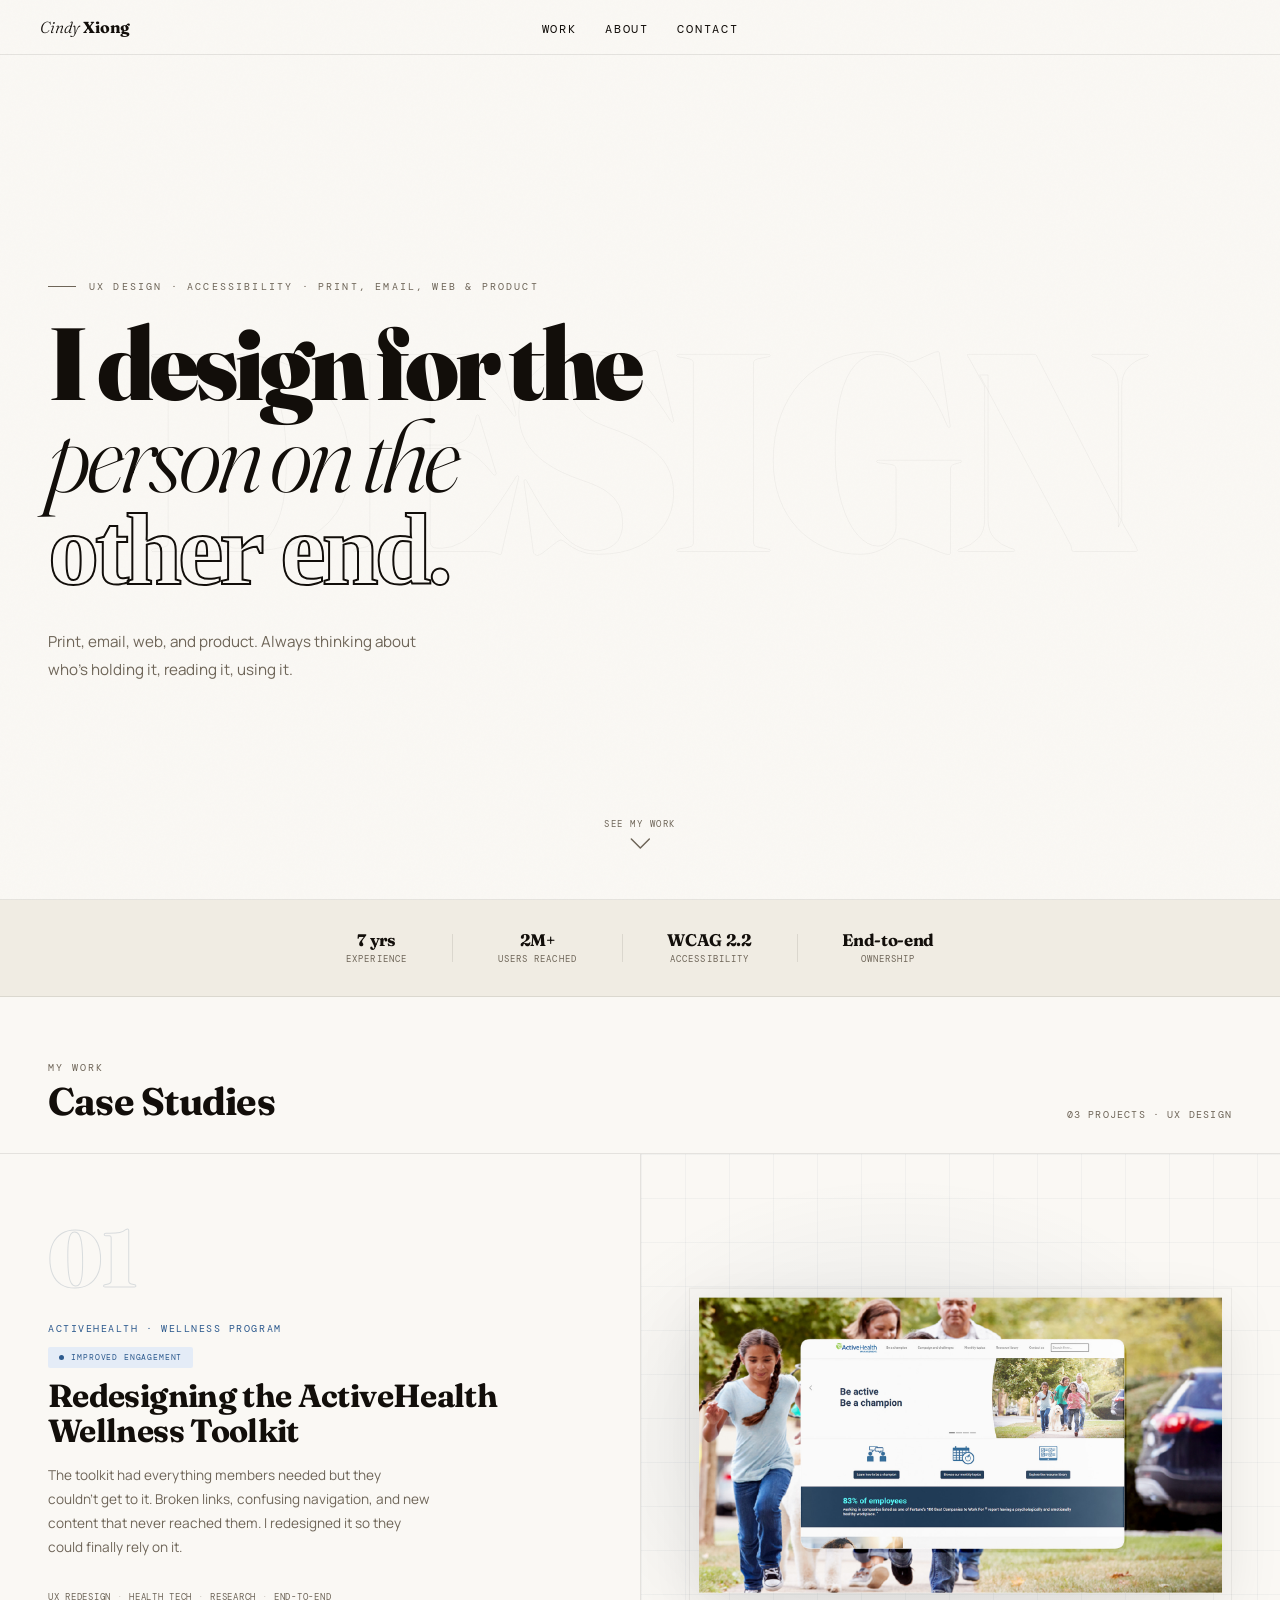
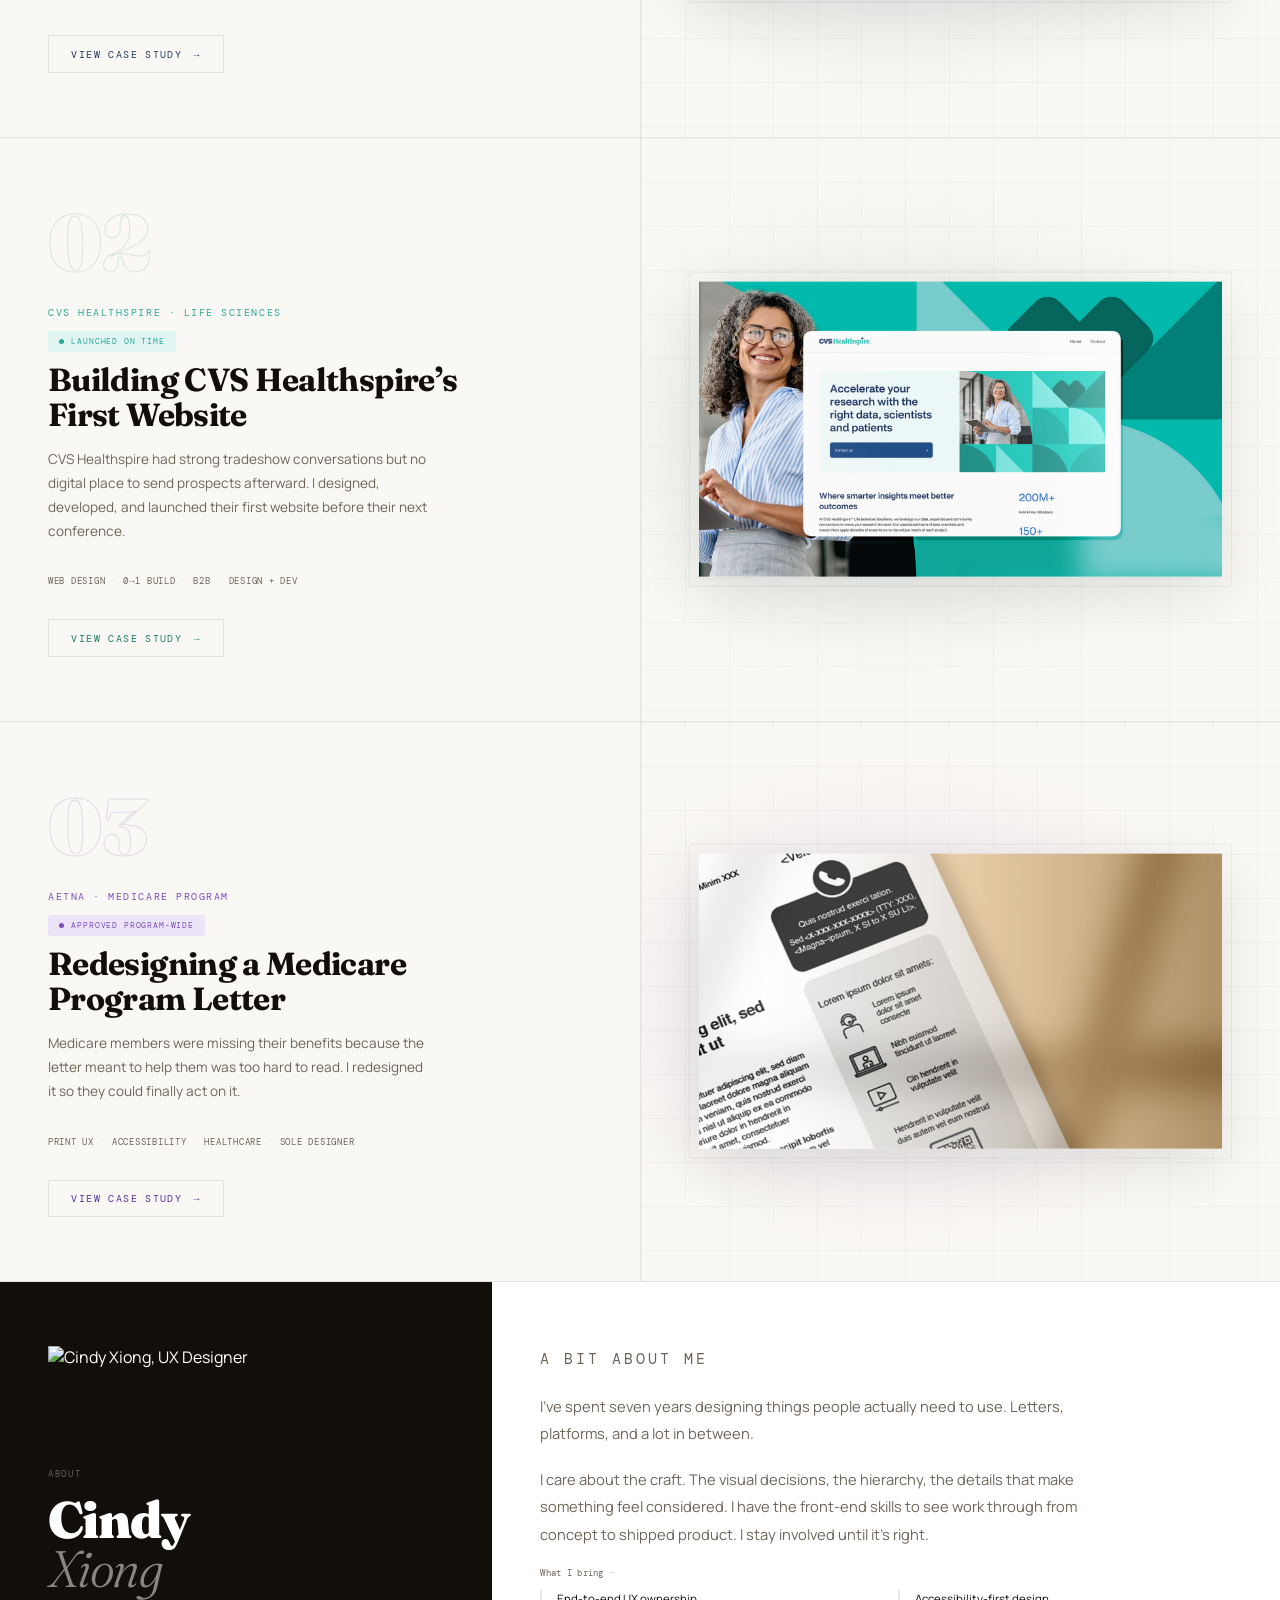
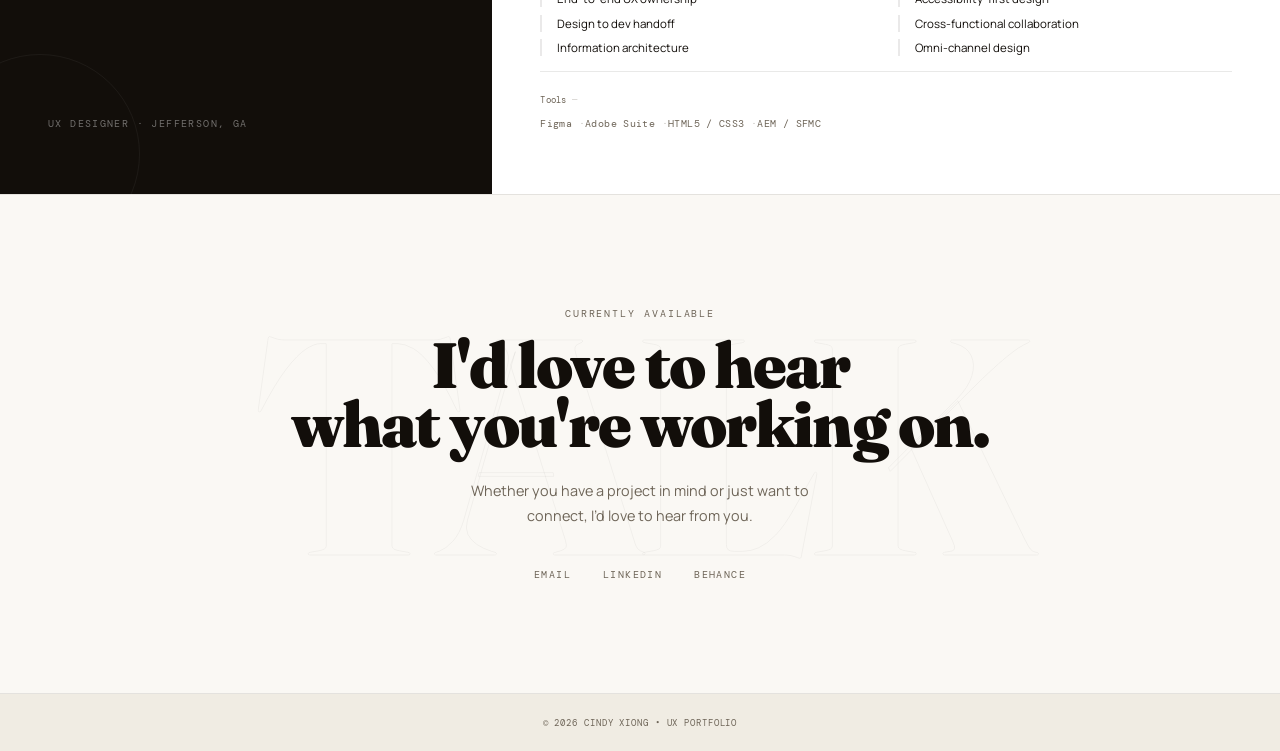
==== commit f6df5d87: "update contact and image expand for all images" ====
--- a/index.html
+++ b/index.html
@@ -249,11 +249,12 @@
 <!-- CONTACT -->
 <div class="contact" id="contact">
   <div class="contact-inner">
-    <p class="contact-tag">Get in touch</p>
+    <p class="contact-tag">Currently available</p>
     <h2 class="contact-h">I'd love to hear<br>what you're working on.</h2>
     <p class="contact-sub">Whether you have a project in mind or just want to connect, I’d love to hear from you.</p>
     
     <div class="social-row">
+      <a class="social-link" href="mailto:cindynxiong@gmail.com" aria-label="Email Cindy">Email</a>
       <a class="social-link" href="https://www.linkedin.com/in/cixiong/" target="_blank" rel="noopener noreferrer" aria-label="Visit Cindy's LinkedIn profile">LinkedIn</a>
       <a class="social-link" href="https://www.behance.net/cindyxiong" target="_blank" rel="noopener noreferrer" aria-label="Visit Cindy's Behance profile">Behance</a>
     </div>
@@ -1606,7 +1607,7 @@
         <img src="images/aetna-final-redesign.png" alt="Aetna Medicare letter — final redesign">
         <div class="lb-click-cue" aria-hidden="true">
           <svg viewBox="0 0 24 24"><path d="M15 3h6v6h-2V5h-4V3zM3 15v6h6v-2H5v-4H3zm12 6h6v-6h-2v4h-4v2zM3 9V3h6v2H5v4H3z"/></svg>
-          Click to see full progression
+          Expand
         </div>
       </div>
       <p class="cell-img-cap">Original → first pass → final · click to compare</p>
--- a/style.css
+++ b/style.css
@@ -290,17 +290,21 @@
 #page-home .cs-card:hover .cs-img-wrap { transform: translate(-50%,-53%); }
 #page-home .cs-img { width: 100%; display: block; box-shadow: 0 16px 56px rgba(0,0,0,.1); position: relative; z-index: 1; }
 #page-home .cs-badge {
-  display: inline-flex; align-items: center; gap: 0.5rem;
-  background: white; border: 1px solid var(--line); padding: 0.45rem 0.9rem;
-  box-shadow: 0 2px 8px rgba(0,0,0,.06);
-  font-family: var(--mono); font-size: 0.55rem; letter-spacing: 0.1em; text-transform: uppercase;
-  margin-bottom: 0.75rem;
-}
-#page-home .cs-badge-dot { width: 6px; height: 6px; border-radius: 50%; flex-shrink: 0; }
-#page-home .cs-badge-text { color: var(--muted); }
-#page-home .cs-card.purple .cs-badge-dot { background: var(--purple); }
-#page-home .cs-card.teal   .cs-badge-dot { background: var(--teal); }
-#page-home .cs-card.navy   .cs-badge-dot { background: var(--navy); }
+  display: inline-flex; align-items: center; gap: 0.45rem;
+  padding: 0.3rem 0.7rem; border-radius: 2px;
+  margin-bottom: 0.65rem; width: fit-content;
+  font-family: var(--mono); font-size: 0.52rem; letter-spacing: 0.1em; text-transform: uppercase;
+}
+#page-home .cs-badge-dot { width: 5px; height: 5px; border-radius: 50%; flex-shrink: 0; }
+#page-home .cs-card.purple .cs-badge { background: var(--purple3); }
+#page-home .cs-card.teal   .cs-badge { background: var(--teal3); }
+#page-home .cs-card.navy   .cs-badge { background: var(--navy3); }
+#page-home .cs-card.purple .cs-badge-dot  { background: var(--purple2); }
+#page-home .cs-card.teal   .cs-badge-dot  { background: var(--teal2); }
+#page-home .cs-card.navy   .cs-badge-dot  { background: var(--navy2); }
+#page-home .cs-card.purple .cs-badge-text { color: var(--purple2); }
+#page-home .cs-card.teal   .cs-badge-text { color: var(--teal2); }
+#page-home .cs-card.navy   .cs-badge-text { color: var(--navy2); }
 
 /* ABOUT */
 #page-home .about-strip {
